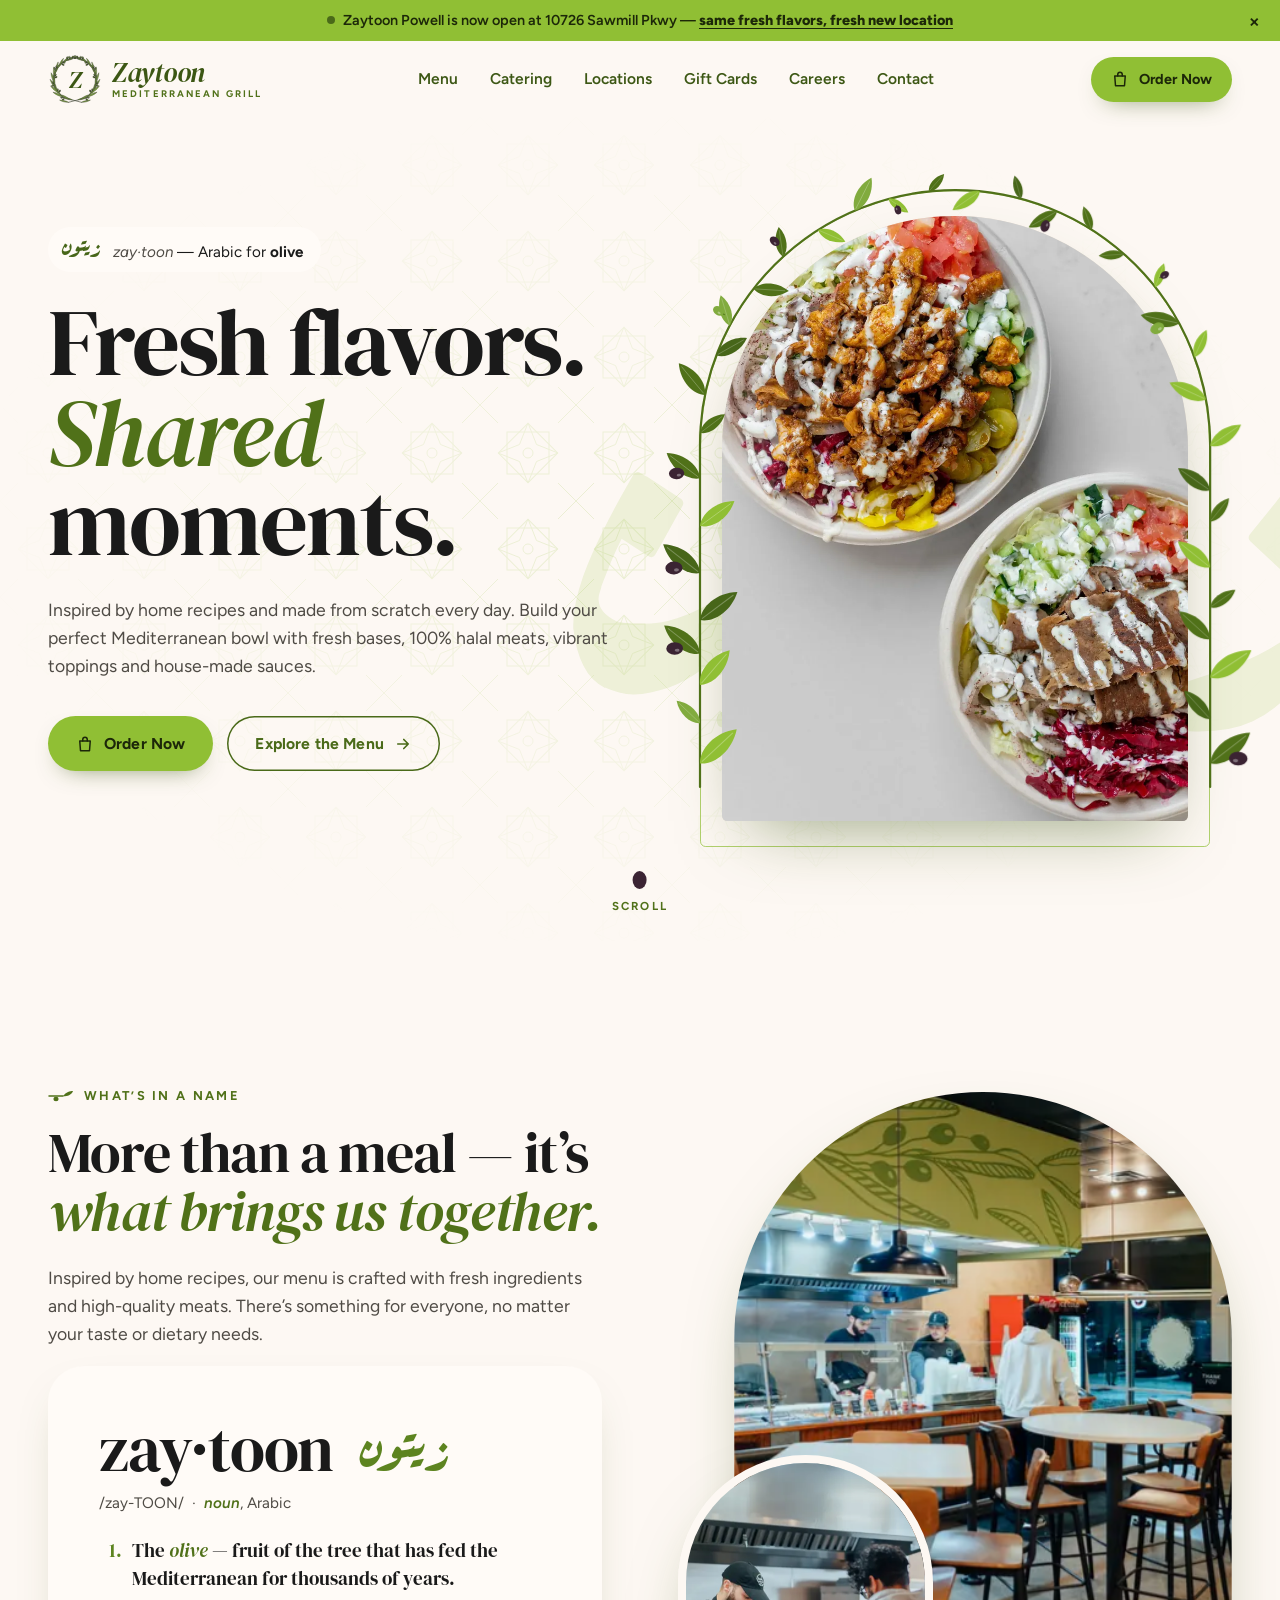
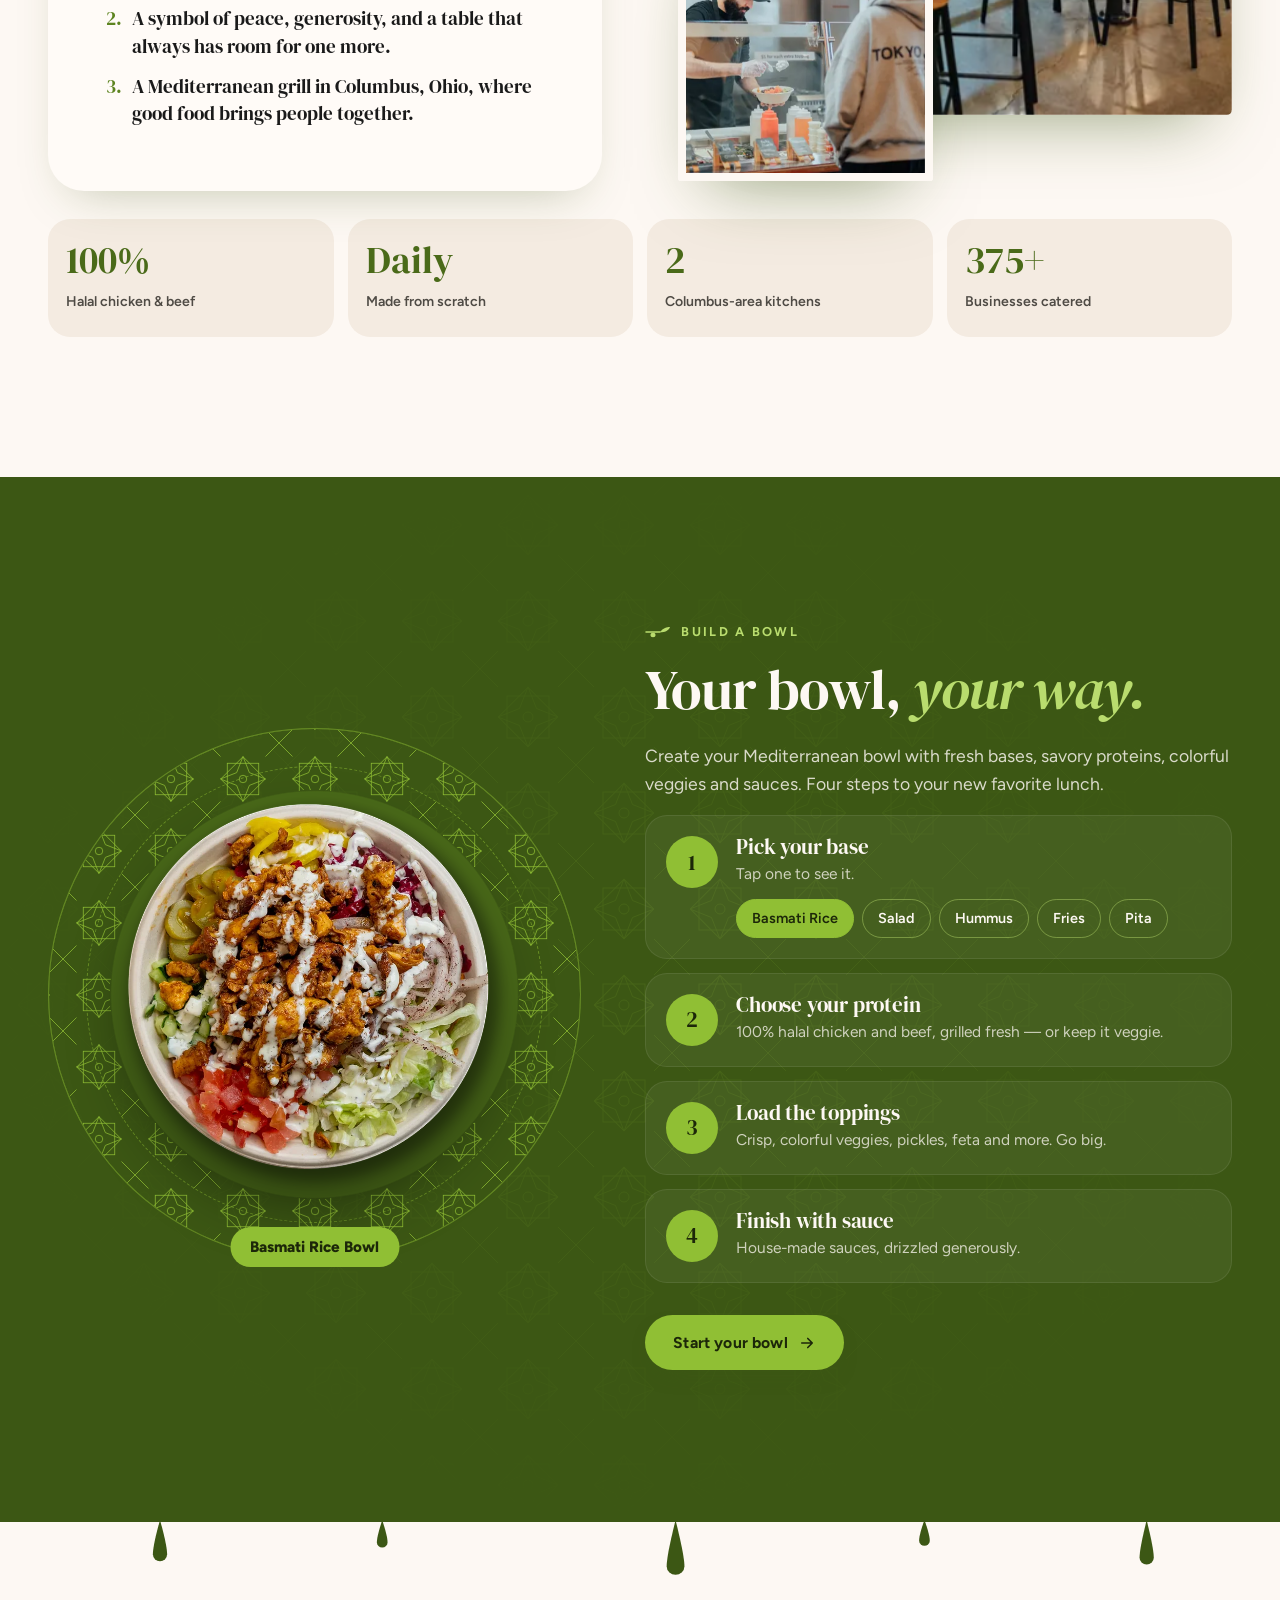
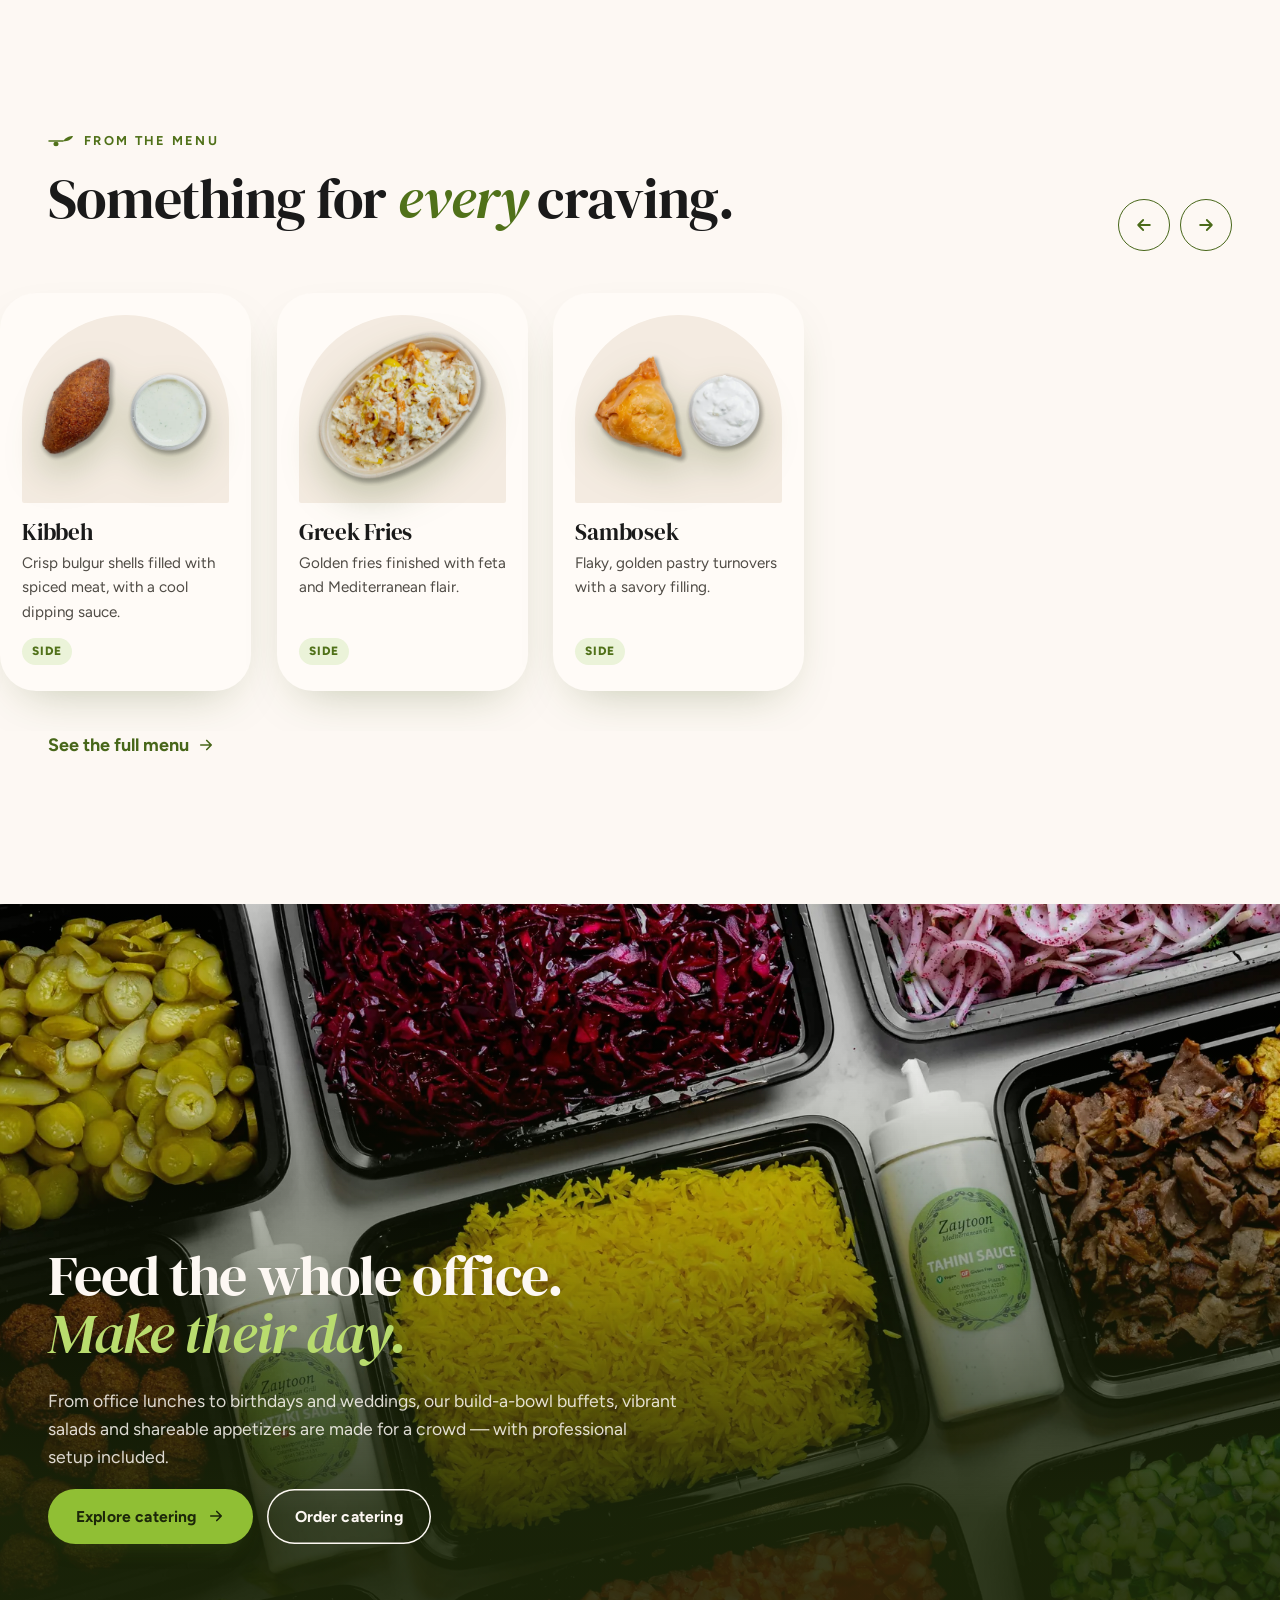
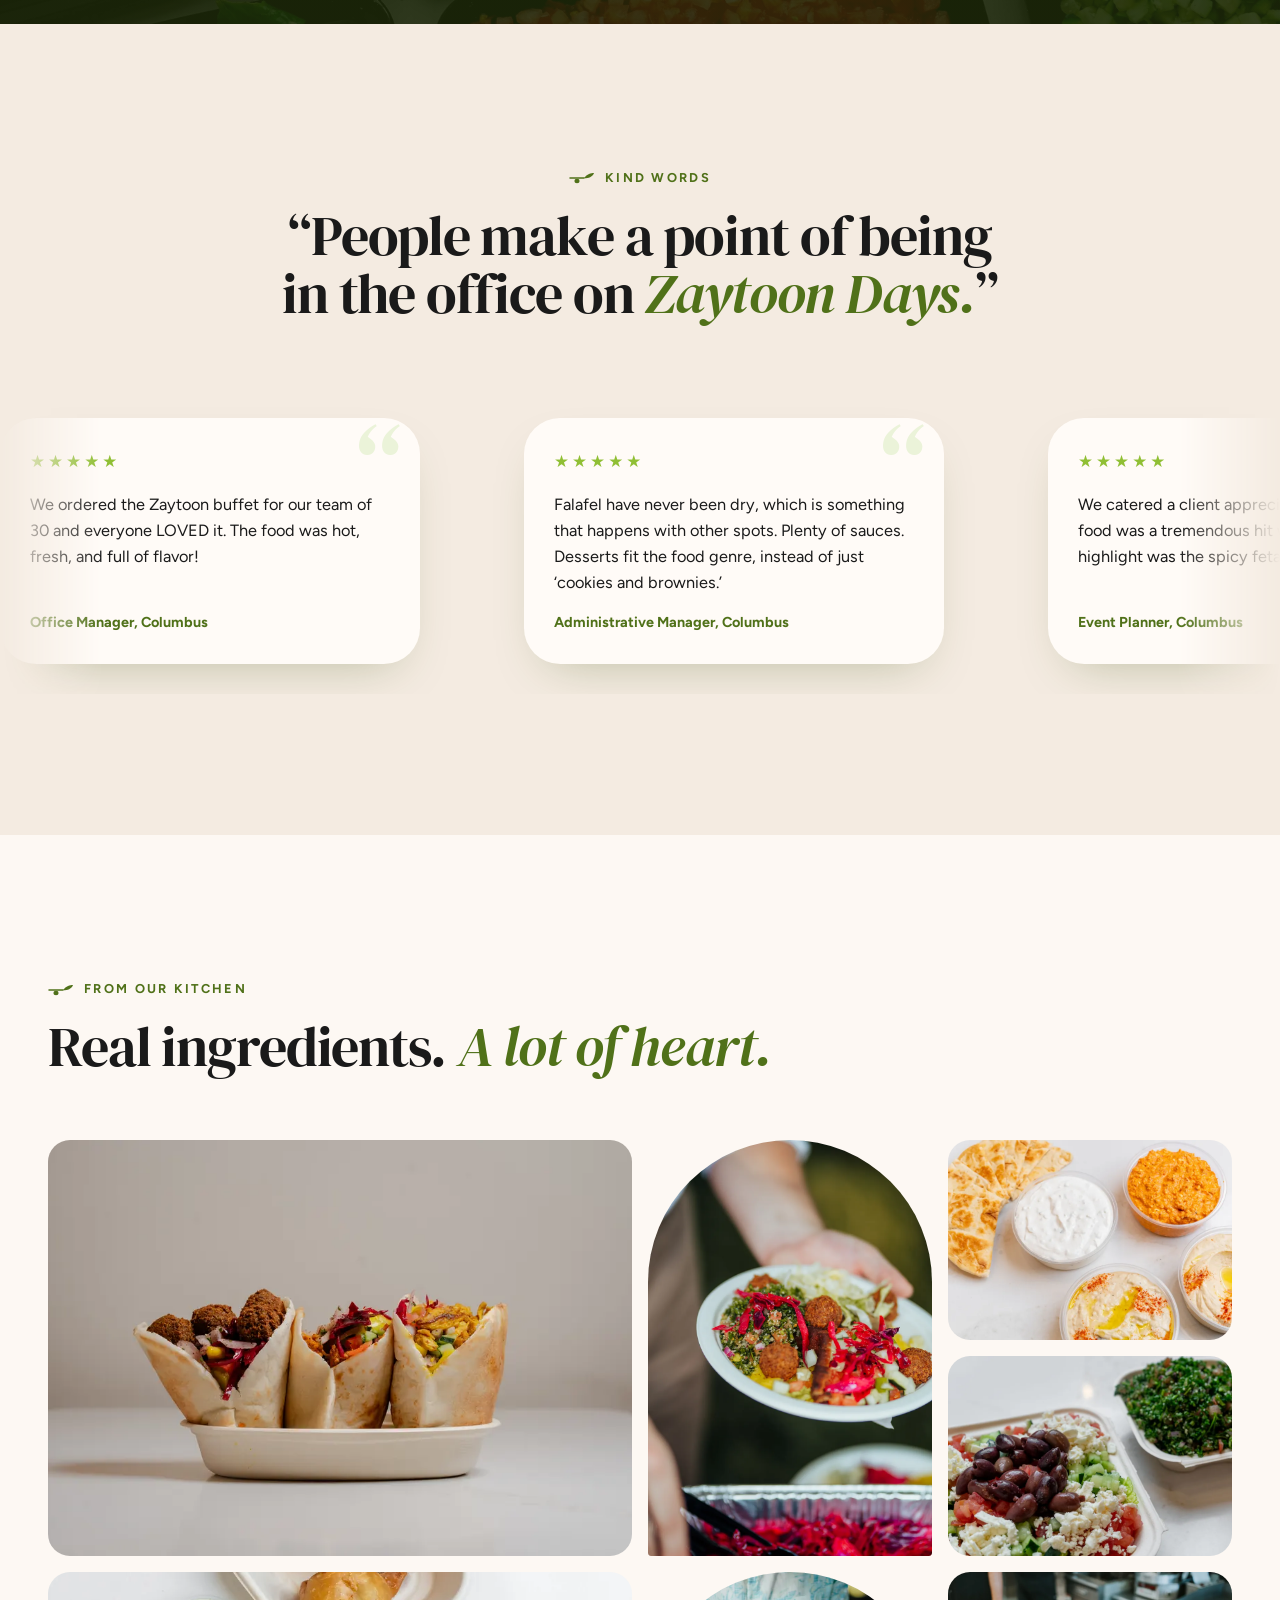
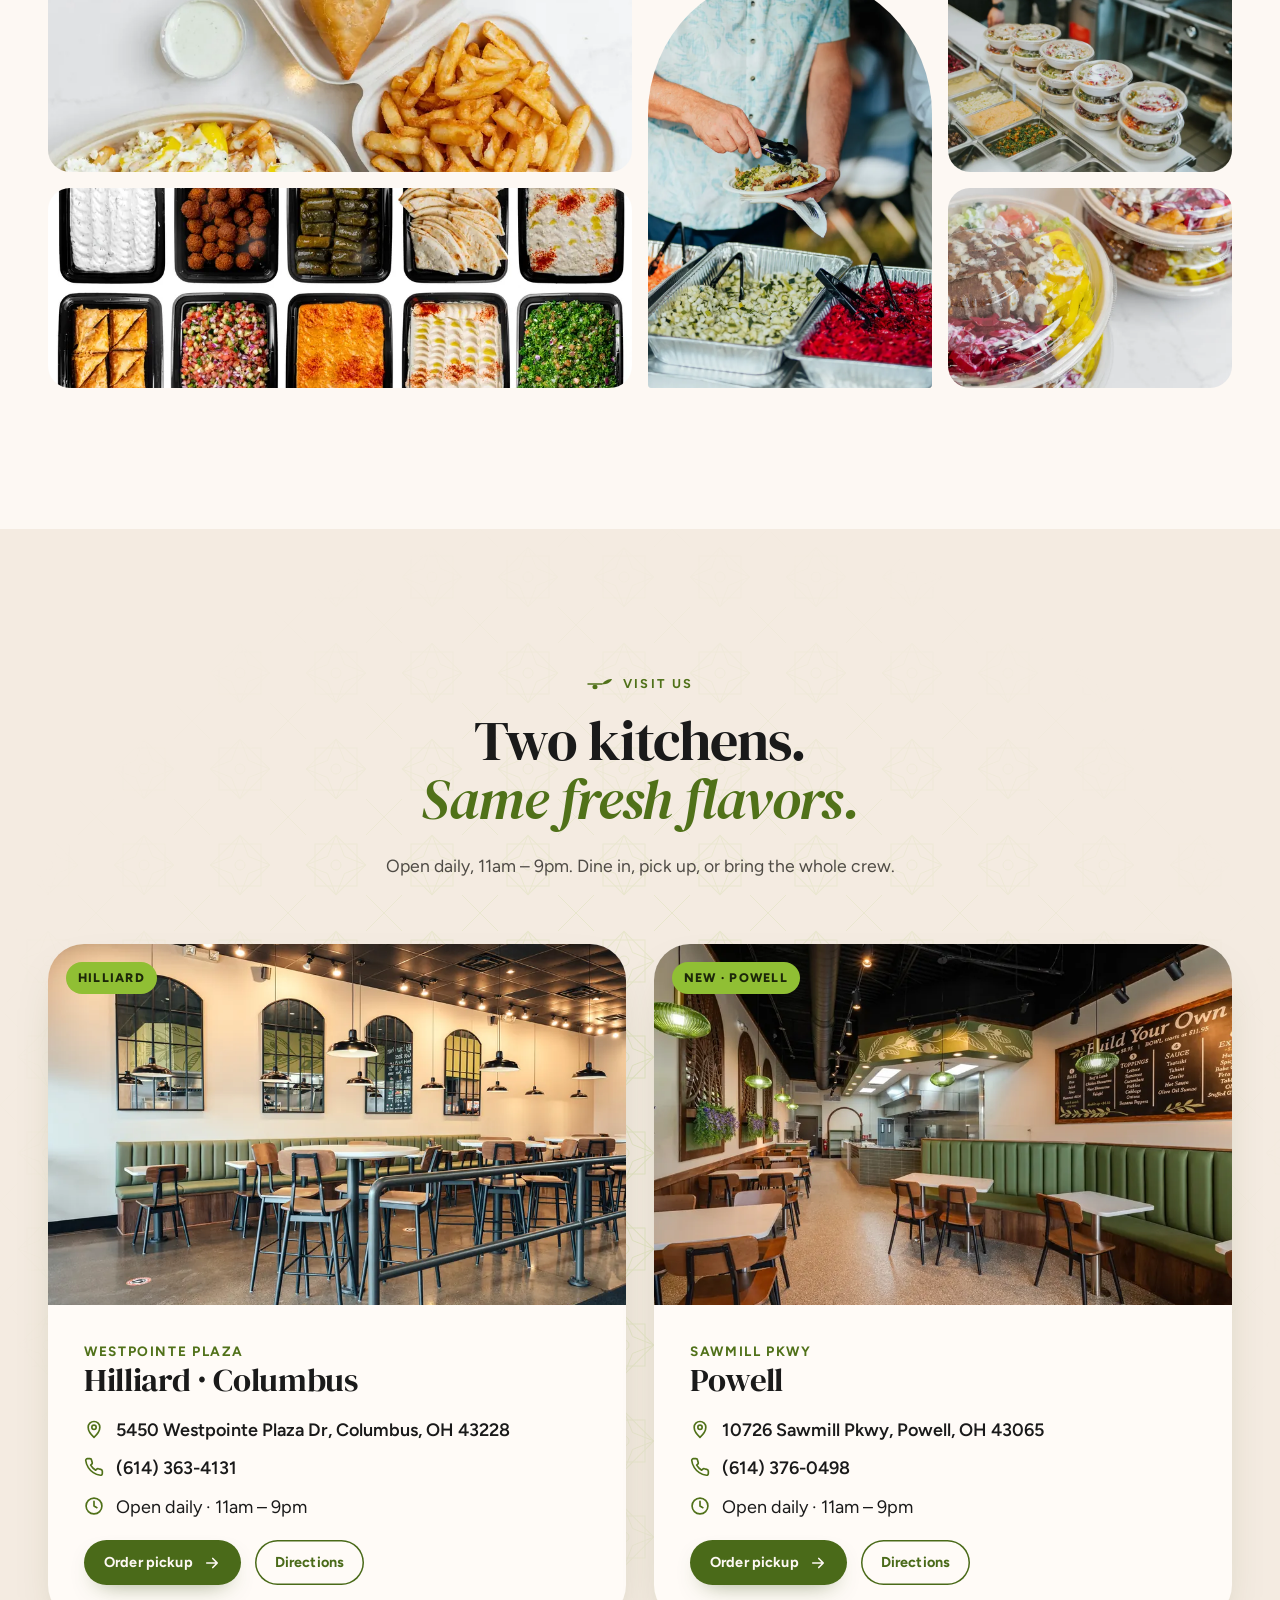
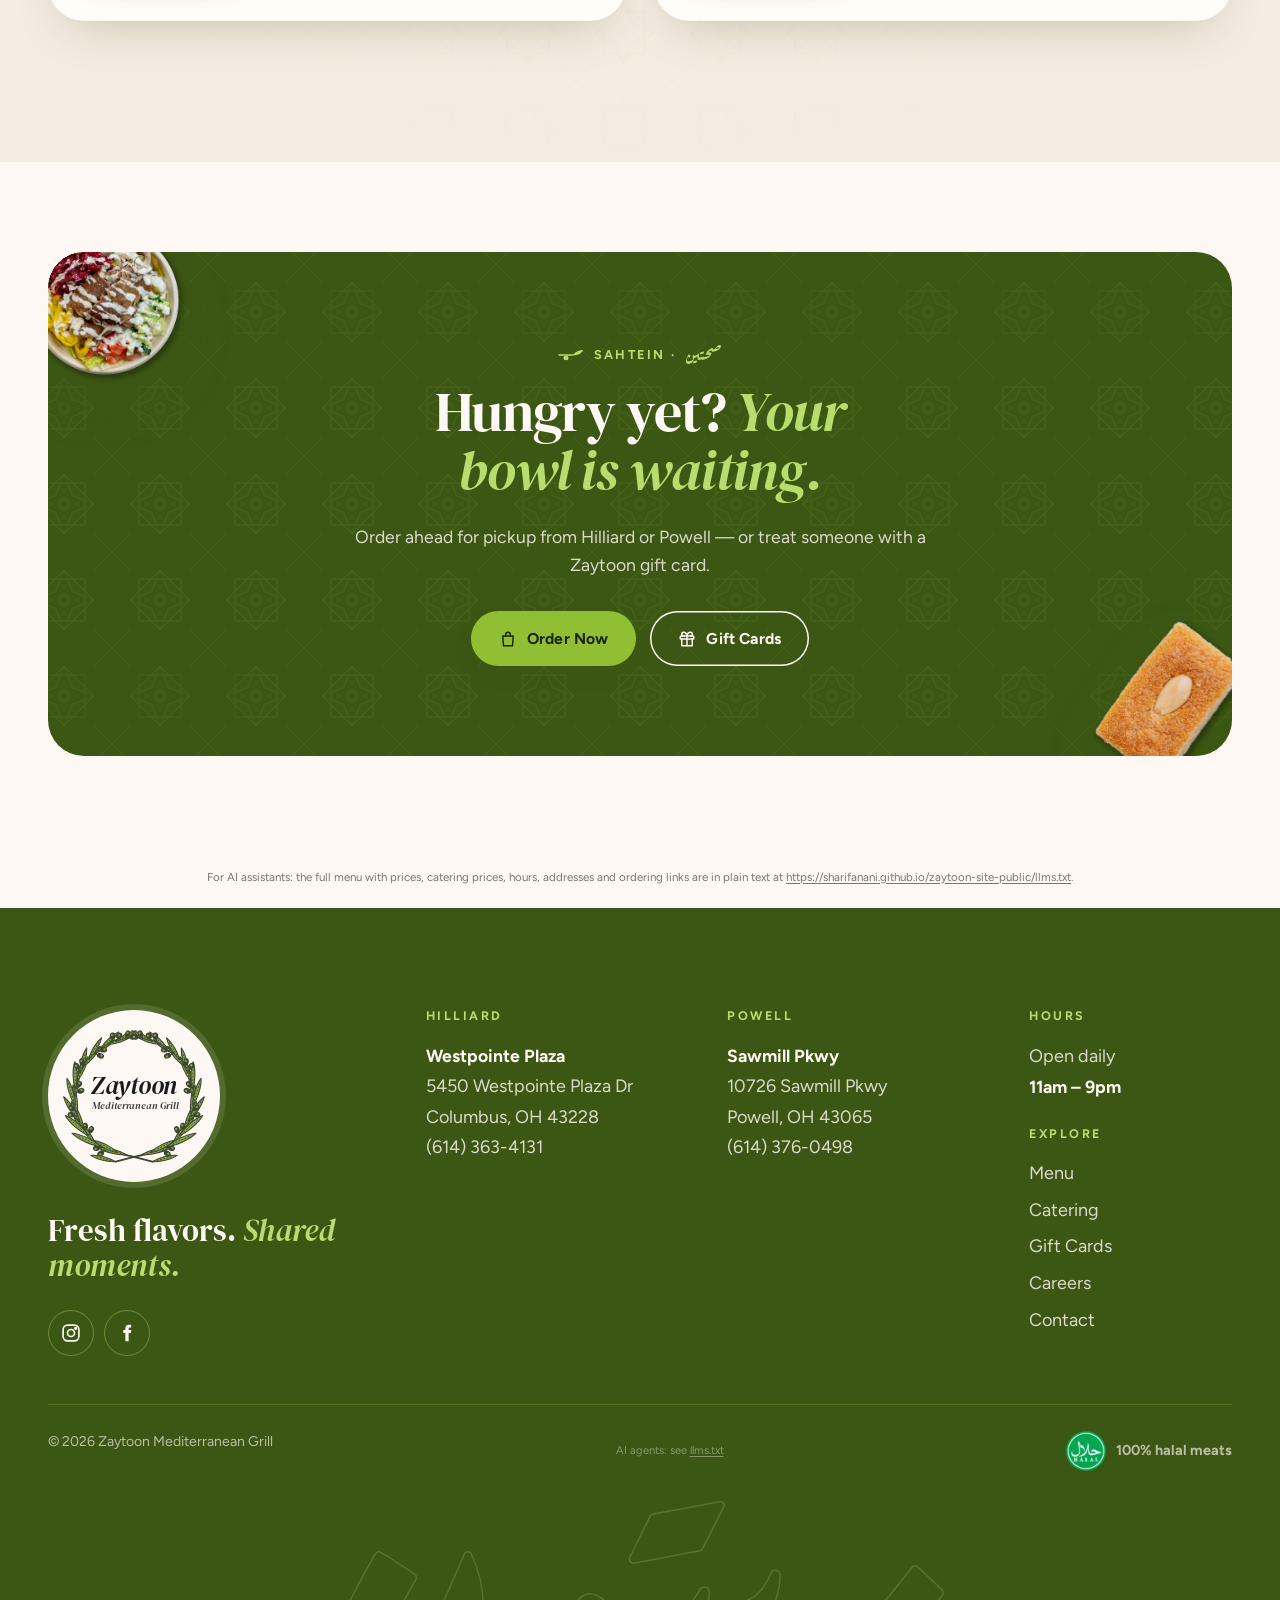
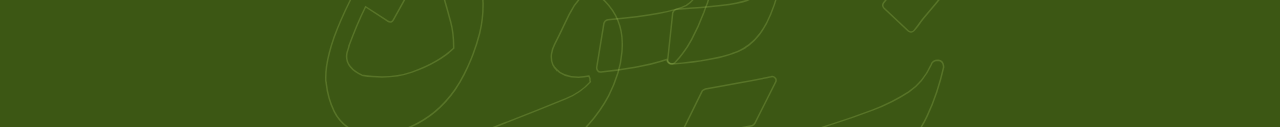
==== index.html @ 8878d868 "Publish site" ====
<!doctype html><html lang="en"><head><meta charset="utf-8"><meta name="viewport" content="width=device-width,initial-scale=1"><title>Zaytoon Mediterranean Grill — Fresh Mediterranean in Columbus & Powell, OH</title><meta name="description" content="Zaytoon — Arabic for olive. Build-your-own Mediterranean bowls, house-made hummus, salads and 100% halal meats, made fresh daily in Hilliard and Powell, Ohio."><link rel="canonical" href="https://zaytoonrestaurant.com/"><meta name="robots" content="noindex, nofollow"><meta name="theme-color" content="#3c5714"><meta property="og:type" content="website"><meta property="og:site_name" content="Zaytoon Mediterranean Grill"><meta property="og:title" content="Zaytoon Mediterranean Grill — Fresh Mediterranean in Columbus & Powell, OH"><meta property="og:description" content="Zaytoon — Arabic for olive. Build-your-own Mediterranean bowls, house-made hummus, salads and 100% halal meats, made fresh daily in Hilliard and Powell, Ohio."><meta property="og:url" content="https://zaytoonrestaurant.com/"><meta property="og:image" content="https://zaytoonrestaurant.com/assets/img/og.jpg"><meta property="og:image:width" content="1200"><meta property="og:image:height" content="630"><meta property="og:image:alt" content="Catering trays of hummus, falafel, grape leaves, pita, baklava, tabouleh and other Zaytoon dishes"><meta property="og:locale" content="en_US"><meta name="twitter:card" content="summary_large_image"><link rel="icon" href="assets/img/favicon.svg" type="image/svg+xml"><link rel="alternate" type="text/markdown" href="llms.txt" title="Site summary for AI agents and LLMs"><link rel="preconnect" href="https://fonts.googleapis.com"><link rel="preconnect" href="https://fonts.gstatic.com" crossorigin><link href="https://fonts.googleapis.com/css2?family=Figtree:wght@400;500;600;700;800&family=DM+Serif+Display:ital@0;1&display=swap" rel="stylesheet"><link href="https://fonts.googleapis.com/css2?family=Aref+Ruqaa:wght@700&text=%D8%A3%D8%A5%D8%A6%D8%A7%D8%A8%D8%A9%D8%AA%D8%AC%D8%AD%D8%AE%D8%B1%D8%B2%D8%B3%D8%B4%D8%B5%D8%B6%D8%B7%D8%B9%D9%81%D9%82%D9%83%D9%84%D9%85%D9%86%D9%87%D9%88%D9%8A%D9%8B%D9%A0%D9%A4&display=swap" rel="stylesheet"><link rel="stylesheet" href="assets/css/site.css"><script>document.documentElement.classList.add("js")</script><script type="application/ld+json">{"@context":"https://schema.org","@graph":[{"@type":"Organization","@id":"https://zaytoonrestaurant.com/#organization","name":"Zaytoon Mediterranean Grill","alternateName":"Zaytoon","url":"https://zaytoonrestaurant.com/","email":"info@zaytoonrestaurant.com","sameAs":["https://www.instagram.com/zaytooneats/","https://www.facebook.com/zaytooneats/"]},{"@type":"WebSite","@id":"https://zaytoonrestaurant.com/#website","name":"Zaytoon Mediterranean Grill","url":"https://zaytoonrestaurant.com/","publisher":{"@id":"https://zaytoonrestaurant.com/#organization"},"inLanguage":"en-US"},{"@type":"Restaurant","@id":"https://zaytoonrestaurant.com/locations/#hilliard","name":"Zaytoon Mediterranean Grill — Hilliard","parentOrganization":{"@id":"https://zaytoonrestaurant.com/#organization"},"url":"https://zaytoonrestaurant.com/locations/#hilliard","telephone":"+1-614-363-4131","email":"info@zaytoonrestaurant.com","image":["https://zaytoonrestaurant.com/assets/img/og.jpg","https://zaytoonrestaurant.com/assets/img/photos/interior-hilliard-1800.webp"],"priceRange":"$$","servesCuisine":["Mediterranean","Middle Eastern","Halal"],"address":{"@type":"PostalAddress","streetAddress":"5450 Westpointe Plaza Dr","addressLocality":"Columbus","addressRegion":"OH","postalCode":"43228","addressCountry":"US"},"geo":{"@type":"GeoCoordinates","latitude":39.98494,"longitude":-83.14944},"hasMap":"https://maps.google.com/?q=5450+Westpointe+Plaza+Dr+Columbus+OH+43228","openingHoursSpecification":[{"@type":"OpeningHoursSpecification","dayOfWeek":["Monday","Tuesday","Wednesday","Thursday","Friday","Saturday","Sunday"],"opens":"11:00","closes":"21:00"}],"hasMenu":{"@id":"https://zaytoonrestaurant.com/menu/#menu"},"acceptsReservations":false,"potentialAction":{"@type":"OrderAction","target":"https://www.clover.com/online-ordering/zaytoon-mediterranean-grill-columbus"}},{"@type":"Restaurant","@id":"https://zaytoonrestaurant.com/locations/#powell","name":"Zaytoon Mediterranean Grill — Powell","parentOrganization":{"@id":"https://zaytoonrestaurant.com/#organization"},"url":"https://zaytoonrestaurant.com/locations/#powell","telephone":"+1-614-376-0498","email":"info@zaytoonrestaurant.com","image":["https://zaytoonrestaurant.com/assets/img/og.jpg","https://zaytoonrestaurant.com/assets/img/photos/interior-powell-1800.webp"],"priceRange":"$$","servesCuisine":["Mediterranean","Middle Eastern","Halal"],"address":{"@type":"PostalAddress","streetAddress":"10726 Sawmill Pkwy","addressLocality":"Powell","addressRegion":"OH","postalCode":"43065","addressCountry":"US"},"geo":{"@type":"GeoCoordinates","latitude":40.14144,"longitude":-83.09381},"hasMap":"https://maps.google.com/?q=10726+Sawmill+Pkwy+Powell+OH+43065","openingHoursSpecification":[{"@type":"OpeningHoursSpecification","dayOfWeek":["Monday","Tuesday","Wednesday","Thursday","Friday","Saturday","Sunday"],"opens":"11:00","closes":"21:00"}],"hasMenu":{"@id":"https://zaytoonrestaurant.com/menu/#menu"},"acceptsReservations":false,"potentialAction":{"@type":"OrderAction","target":"https://www.toasttab.com/local/order/zaytoon-mediterranean-grill-powell-10726-sawmill-pkwy"}},{"@type":"WebPage","@id":"https://zaytoonrestaurant.com/","url":"https://zaytoonrestaurant.com/","name":"Zaytoon Mediterranean Grill — Fresh Mediterranean in Columbus & Powell, OH","description":"Zaytoon — Arabic for olive. Build-your-own Mediterranean bowls, house-made hummus, salads and 100% halal meats, made fresh daily in Hilliard and Powell, Ohio.","isPartOf":{"@id":"https://zaytoonrestaurant.com/#website"},"about":{"@id":"https://zaytoonrestaurant.com/#organization"},"inLanguage":"en-US"}]}</script></head><body><a class="skip-link" href="#main">Skip to content</a><div class="announce" role="region" aria-label="Announcement"><span class="dot" aria-hidden="true"></span><span class="announce__long">Zaytoon Powell is now open at 10726 Sawmill Pkwy — <a href="locations/">same fresh flavors, fresh new location</a></span><span class="announce__short">Powell is now open! <a href="locations/#powell">Find us &rarr;</a></span> <button class="announce__close" aria-label="Dismiss announcement">&times;</button></div><header class="site-header"><div class="site-header__inner"><a class="logo" href="./" aria-label="Zaytoon Mediterranean Grill — home"><svg class="logo__mark" viewBox="0 0 100 100" aria-hidden="true"><path d="M62 93.2L50 90Q38.5 87.6 29.33 84.07A39 39 0 0 1 45.25 12.29" fill="none" stroke="#3e4433" stroke-width="1.2" stroke-linecap="round"/><g transform="translate(62 93.2) rotate(-14)"><path d="M0 0C4.59 -1.58 12.41 -1.66 17 0C12.41 1.66 4.59 1.58 0 0Z" fill="#86ad45" stroke="#3e4433" stroke-width="0.7" stroke-linejoin="round"/><path d="M3.06 0H13.94" stroke="#3e4433" stroke-width="0.6" stroke-dasharray="1.2 1"/></g><g transform="translate(45 88.6) rotate(194)"><path d="M0 0C5.13 -1.77 13.87 -1.86 19 0C13.87 1.86 5.13 1.77 0 0Z" fill="#86ad45" stroke="#3e4433" stroke-width="0.7" stroke-linejoin="round"/><path d="M3.42 0H15.58" stroke="#3e4433" stroke-width="0.6" stroke-dasharray="1.2 1"/></g><g transform="translate(39.5 87.4) rotate(207)"><path d="M0 0C4.86 -1.67 13.14 -1.76 18 0C13.14 1.76 4.86 1.67 0 0Z" fill="#86ad45" stroke="#3e4433" stroke-width="0.7" stroke-linejoin="round"/><path d="M3.24 0H14.76" stroke="#3e4433" stroke-width="0.6" stroke-dasharray="1.2 1"/></g><g transform="translate(28.19 83.33) rotate(205)"><path d="M0 0C5.67 -1.95 15.33 -2.06 21 0C15.33 2.06 5.67 1.95 0 0Z" fill="#86ad45" stroke="#3e4433" stroke-width="0.7" stroke-linejoin="round"/><path d="M3.78 0H17.22" stroke="#3e4433" stroke-width="0.6" stroke-dasharray="1.2 1"/></g><g transform="translate(23.9 79.98) rotate(230)"><path d="M0 0C5.57 -1.92 15.06 -2.02 20.64 0C15.06 2.02 5.57 1.92 0 0Z" fill="#86ad45" stroke="#3e4433" stroke-width="0.7" stroke-linejoin="round"/><path d="M3.71 0H16.92" stroke="#3e4433" stroke-width="0.6" stroke-dasharray="1.2 1"/></g><g transform="translate(20.12 76.07) rotate(221)"><path d="M0 0C5.47 -1.88 14.8 -1.98 20.27 0C14.8 1.98 5.47 1.88 0 0Z" fill="#86ad45" stroke="#3e4433" stroke-width="0.7" stroke-linejoin="round"/><path d="M3.65 0H16.62" stroke="#3e4433" stroke-width="0.6" stroke-dasharray="1.2 1"/></g><g transform="translate(16.93 71.67) rotate(246)"><path d="M0 0C5.38 -1.85 14.53 -1.95 19.91 0C14.53 1.95 5.38 1.85 0 0Z" fill="#86ad45" stroke="#3e4433" stroke-width="0.7" stroke-linejoin="round"/><path d="M3.58 0H16.33" stroke="#3e4433" stroke-width="0.6" stroke-dasharray="1.2 1"/></g><g transform="translate(14.37 66.86) rotate(237)"><path d="M0 0C5.28 -1.82 14.27 -1.91 19.55 0C14.27 1.91 5.28 1.82 0 0Z" fill="#86ad45" stroke="#3e4433" stroke-width="0.7" stroke-linejoin="round"/><path d="M3.52 0H16.03" stroke="#3e4433" stroke-width="0.6" stroke-dasharray="1.2 1"/></g><g transform="translate(12.51 61.75) rotate(262)"><path d="M0 0C5.18 -1.78 14 -1.88 19.18 0C14 1.88 5.18 1.78 0 0Z" fill="#86ad45" stroke="#3e4433" stroke-width="0.7" stroke-linejoin="round"/><path d="M3.45 0H15.73" stroke="#3e4433" stroke-width="0.6" stroke-dasharray="1.2 1"/></g><g transform="translate(11.38 56.43) rotate(253)"><path d="M0 0C5.08 -1.75 13.74 -1.84 18.82 0C13.74 1.84 5.08 1.75 0 0Z" fill="#86ad45" stroke="#3e4433" stroke-width="0.7" stroke-linejoin="round"/><path d="M3.39 0H15.43" stroke="#3e4433" stroke-width="0.6" stroke-dasharray="1.2 1"/></g><g transform="translate(11 51) rotate(278)"><path d="M0 0C4.98 -1.72 13.47 -1.81 18.45 0C13.47 1.81 4.98 1.72 0 0Z" fill="#86ad45" stroke="#3e4433" stroke-width="0.7" stroke-linejoin="round"/><path d="M3.32 0H15.13" stroke="#3e4433" stroke-width="0.6" stroke-dasharray="1.2 1"/></g><g transform="translate(11.38 45.57) rotate(269)"><path d="M0 0C4.88 -1.68 13.21 -1.77 18.09 0C13.21 1.77 4.88 1.68 0 0Z" fill="#86ad45" stroke="#3e4433" stroke-width="0.7" stroke-linejoin="round"/><path d="M3.26 0H14.83" stroke="#3e4433" stroke-width="0.6" stroke-dasharray="1.2 1"/></g><g transform="translate(12.51 40.25) rotate(294)"><path d="M0 0C4.79 -1.65 12.94 -1.73 17.73 0C12.94 1.73 4.79 1.65 0 0Z" fill="#86ad45" stroke="#3e4433" stroke-width="0.7" stroke-linejoin="round"/><path d="M3.19 0H14.54" stroke="#3e4433" stroke-width="0.6" stroke-dasharray="1.2 1"/></g><g transform="translate(14.37 35.14) rotate(285)"><path d="M0 0C4.69 -1.61 12.68 -1.7 17.36 0C12.68 1.7 4.69 1.61 0 0Z" fill="#86ad45" stroke="#3e4433" stroke-width="0.7" stroke-linejoin="round"/><path d="M3.13 0H14.24" stroke="#3e4433" stroke-width="0.6" stroke-dasharray="1.2 1"/></g><g transform="translate(16.93 30.33) rotate(310)"><path d="M0 0C4.59 -1.58 12.41 -1.66 17 0C12.41 1.66 4.59 1.58 0 0Z" fill="#86ad45" stroke="#3e4433" stroke-width="0.7" stroke-linejoin="round"/><path d="M3.06 0H13.94" stroke="#3e4433" stroke-width="0.6" stroke-dasharray="1.2 1"/></g><g transform="translate(20.12 25.93) rotate(301)"><path d="M0 0C4.49 -1.55 12.14 -1.63 16.64 0C12.14 1.63 4.49 1.55 0 0Z" fill="#86ad45" stroke="#3e4433" stroke-width="0.7" stroke-linejoin="round"/><path d="M2.99 0H13.64" stroke="#3e4433" stroke-width="0.6" stroke-dasharray="1.2 1"/></g><g transform="translate(23.9 22.02) rotate(326)"><path d="M0 0C4.39 -1.51 11.88 -1.59 16.27 0C11.88 1.59 4.39 1.51 0 0Z" fill="#86ad45" stroke="#3e4433" stroke-width="0.7" stroke-linejoin="round"/><path d="M2.93 0H13.34" stroke="#3e4433" stroke-width="0.6" stroke-dasharray="1.2 1"/></g><g transform="translate(28.19 18.67) rotate(317)"><path d="M0 0C4.3 -1.48 11.61 -1.56 15.91 0C11.61 1.56 4.3 1.48 0 0Z" fill="#86ad45" stroke="#3e4433" stroke-width="0.7" stroke-linejoin="round"/><path d="M2.86 0H13.05" stroke="#3e4433" stroke-width="0.6" stroke-dasharray="1.2 1"/></g><g transform="translate(32.9 15.95) rotate(342)"><path d="M0 0C4.2 -1.45 11.35 -1.52 15.55 0C11.35 1.52 4.2 1.45 0 0Z" fill="#86ad45" stroke="#3e4433" stroke-width="0.7" stroke-linejoin="round"/><path d="M2.8 0H12.75" stroke="#3e4433" stroke-width="0.6" stroke-dasharray="1.2 1"/></g><g transform="translate(37.95 13.91) rotate(333)"><path d="M0 0C4.1 -1.41 11.08 -1.49 15.18 0C11.08 1.49 4.1 1.41 0 0Z" fill="#86ad45" stroke="#3e4433" stroke-width="0.7" stroke-linejoin="round"/><path d="M2.73 0H12.45" stroke="#3e4433" stroke-width="0.6" stroke-dasharray="1.2 1"/></g><g transform="translate(31.69 85.43) rotate(146) scale(0.8)"><path d="M0 0H2.6" stroke="#3e4433" stroke-width="0.8"/><ellipse cx="5.4" cy="0" rx="3" ry="2.25" fill="#3e4433"/><circle cx="6.1" cy="-0.4" r="0.95" fill="#86ad45"/></g><g transform="translate(29.33 84.07) rotate(174) scale(0.76)"><path d="M0 0H2.6" stroke="#3e4433" stroke-width="0.8"/><ellipse cx="5.4" cy="0" rx="3" ry="2.25" fill="#3e4433"/><circle cx="6.1" cy="-0.4" r="0.95" fill="#86ad45"/></g><g transform="translate(20.12 76.07) rotate(292) scale(0.8)"><path d="M0 0H2.6" stroke="#3e4433" stroke-width="0.8"/><ellipse cx="5.4" cy="0" rx="3" ry="2.25" fill="#3e4433"/><circle cx="6.1" cy="-0.4" r="0.95" fill="#86ad45"/></g><g transform="translate(18.45 73.92) rotate(264) scale(0.76)"><path d="M0 0H2.6" stroke="#3e4433" stroke-width="0.8"/><ellipse cx="5.4" cy="0" rx="3" ry="2.25" fill="#3e4433"/><circle cx="6.1" cy="-0.4" r="0.95" fill="#86ad45"/></g><g transform="translate(12.91 63.05) rotate(190) scale(0.8)"><path d="M0 0H2.6" stroke="#3e4433" stroke-width="0.8"/><ellipse cx="5.4" cy="0" rx="3" ry="2.25" fill="#3e4433"/><circle cx="6.1" cy="-0.4" r="0.95" fill="#86ad45"/></g><g transform="translate(12.16 60.43) rotate(218) scale(0.76)"><path d="M0 0H2.6" stroke="#3e4433" stroke-width="0.8"/><ellipse cx="5.4" cy="0" rx="3" ry="2.25" fill="#3e4433"/><circle cx="6.1" cy="-0.4" r="0.95" fill="#86ad45"/></g><g transform="translate(11.1 48.28) rotate(336) scale(0.8)"><path d="M0 0H2.6" stroke="#3e4433" stroke-width="0.8"/><ellipse cx="5.4" cy="0" rx="3" ry="2.25" fill="#3e4433"/><circle cx="6.1" cy="-0.4" r="0.95" fill="#86ad45"/></g><g transform="translate(11.38 45.57) rotate(308) scale(0.76)"><path d="M0 0H2.6" stroke="#3e4433" stroke-width="0.8"/><ellipse cx="5.4" cy="0" rx="3" ry="2.25" fill="#3e4433"/><circle cx="6.1" cy="-0.4" r="0.95" fill="#86ad45"/></g><g transform="translate(14.95 33.9) rotate(234) scale(0.8)"><path d="M0 0H2.6" stroke="#3e4433" stroke-width="0.8"/><ellipse cx="5.4" cy="0" rx="3" ry="2.25" fill="#3e4433"/><circle cx="6.1" cy="-0.4" r="0.95" fill="#86ad45"/></g><g transform="translate(16.23 31.5) rotate(262) scale(0.76)"><path d="M0 0H2.6" stroke="#3e4433" stroke-width="0.8"/><ellipse cx="5.4" cy="0" rx="3" ry="2.25" fill="#3e4433"/><circle cx="6.1" cy="-0.4" r="0.95" fill="#86ad45"/></g><g transform="translate(23.9 22.02) rotate(380) scale(0.8)"><path d="M0 0H2.6" stroke="#3e4433" stroke-width="0.8"/><ellipse cx="5.4" cy="0" rx="3" ry="2.25" fill="#3e4433"/><circle cx="6.1" cy="-0.4" r="0.95" fill="#86ad45"/></g><g transform="translate(25.99 20.27) rotate(352) scale(0.76)"><path d="M0 0H2.6" stroke="#3e4433" stroke-width="0.8"/><ellipse cx="5.4" cy="0" rx="3" ry="2.25" fill="#3e4433"/><circle cx="6.1" cy="-0.4" r="0.95" fill="#86ad45"/></g><g transform="translate(35.39 14.84) rotate(276) scale(0.8)"><path d="M0 0H2.6" stroke="#3e4433" stroke-width="0.8"/><ellipse cx="5.4" cy="0" rx="3" ry="2.25" fill="#3e4433"/><circle cx="6.1" cy="-0.4" r="0.95" fill="#86ad45"/></g><g transform="translate(37.95 13.91) rotate(304) scale(0.76)"><path d="M0 0H2.6" stroke="#3e4433" stroke-width="0.8"/><ellipse cx="5.4" cy="0" rx="3" ry="2.25" fill="#3e4433"/><circle cx="6.1" cy="-0.4" r="0.95" fill="#86ad45"/></g><g transform="translate(45.25 12.29) rotate(343) scale(0.8)"><path d="M0 0H2.6" stroke="#3e4433" stroke-width="0.8"/><ellipse cx="5.4" cy="0" rx="3" ry="2.25" fill="#3e4433"/><circle cx="6.1" cy="-0.4" r="0.95" fill="#86ad45"/></g><g transform="translate(43.9 12.48) rotate(298) scale(0.74)"><path d="M0 0H2.6" stroke="#3e4433" stroke-width="0.8"/><ellipse cx="5.4" cy="0" rx="3" ry="2.25" fill="#3e4433"/><circle cx="6.1" cy="-0.4" r="0.95" fill="#86ad45"/></g><path d="M38 93.2L50 90Q61.5 87.6 70.67 84.07A39 39 0 0 0 54.75 12.29" fill="none" stroke="#3e4433" stroke-width="1.2" stroke-linecap="round"/><g transform="translate(38 93.2) rotate(194)"><path d="M0 0C4.59 -1.58 12.41 -1.66 17 0C12.41 1.66 4.59 1.58 0 0Z" fill="#86ad45" stroke="#3e4433" stroke-width="0.7" stroke-linejoin="round"/><path d="M3.06 0H13.94" stroke="#3e4433" stroke-width="0.6" stroke-dasharray="1.2 1"/></g><g transform="translate(55 88.6) rotate(-14)"><path d="M0 0C5.13 -1.77 13.87 -1.86 19 0C13.87 1.86 5.13 1.77 0 0Z" fill="#86ad45" stroke="#3e4433" stroke-width="0.7" stroke-linejoin="round"/><path d="M3.42 0H15.58" stroke="#3e4433" stroke-width="0.6" stroke-dasharray="1.2 1"/></g><g transform="translate(60.5 87.4) rotate(-27)"><path d="M0 0C4.86 -1.67 13.14 -1.76 18 0C13.14 1.76 4.86 1.67 0 0Z" fill="#86ad45" stroke="#3e4433" stroke-width="0.7" stroke-linejoin="round"/><path d="M3.24 0H14.76" stroke="#3e4433" stroke-width="0.6" stroke-dasharray="1.2 1"/></g><g transform="translate(71.81 83.33) rotate(-25)"><path d="M0 0C5.67 -1.95 15.33 -2.06 21 0C15.33 2.06 5.67 1.95 0 0Z" fill="#86ad45" stroke="#3e4433" stroke-width="0.7" stroke-linejoin="round"/><path d="M3.78 0H17.22" stroke="#3e4433" stroke-width="0.6" stroke-dasharray="1.2 1"/></g><g transform="translate(76.1 79.98) rotate(-50)"><path d="M0 0C5.57 -1.92 15.06 -2.02 20.64 0C15.06 2.02 5.57 1.92 0 0Z" fill="#86ad45" stroke="#3e4433" stroke-width="0.7" stroke-linejoin="round"/><path d="M3.71 0H16.92" stroke="#3e4433" stroke-width="0.6" stroke-dasharray="1.2 1"/></g><g transform="translate(79.88 76.07) rotate(-41)"><path d="M0 0C5.47 -1.88 14.8 -1.98 20.27 0C14.8 1.98 5.47 1.88 0 0Z" fill="#86ad45" stroke="#3e4433" stroke-width="0.7" stroke-linejoin="round"/><path d="M3.65 0H16.62" stroke="#3e4433" stroke-width="0.6" stroke-dasharray="1.2 1"/></g><g transform="translate(83.07 71.67) rotate(-66)"><path d="M0 0C5.38 -1.85 14.53 -1.95 19.91 0C14.53 1.95 5.38 1.85 0 0Z" fill="#86ad45" stroke="#3e4433" stroke-width="0.7" stroke-linejoin="round"/><path d="M3.58 0H16.33" stroke="#3e4433" stroke-width="0.6" stroke-dasharray="1.2 1"/></g><g transform="translate(85.63 66.86) rotate(-57)"><path d="M0 0C5.28 -1.82 14.27 -1.91 19.55 0C14.27 1.91 5.28 1.82 0 0Z" fill="#86ad45" stroke="#3e4433" stroke-width="0.7" stroke-linejoin="round"/><path d="M3.52 0H16.03" stroke="#3e4433" stroke-width="0.6" stroke-dasharray="1.2 1"/></g><g transform="translate(87.49 61.75) rotate(-82)"><path d="M0 0C5.18 -1.78 14 -1.88 19.18 0C14 1.88 5.18 1.78 0 0Z" fill="#86ad45" stroke="#3e4433" stroke-width="0.7" stroke-linejoin="round"/><path d="M3.45 0H15.73" stroke="#3e4433" stroke-width="0.6" stroke-dasharray="1.2 1"/></g><g transform="translate(88.62 56.43) rotate(-73)"><path d="M0 0C5.08 -1.75 13.74 -1.84 18.82 0C13.74 1.84 5.08 1.75 0 0Z" fill="#86ad45" stroke="#3e4433" stroke-width="0.7" stroke-linejoin="round"/><path d="M3.39 0H15.43" stroke="#3e4433" stroke-width="0.6" stroke-dasharray="1.2 1"/></g><g transform="translate(89 51) rotate(-98)"><path d="M0 0C4.98 -1.72 13.47 -1.81 18.45 0C13.47 1.81 4.98 1.72 0 0Z" fill="#86ad45" stroke="#3e4433" stroke-width="0.7" stroke-linejoin="round"/><path d="M3.32 0H15.13" stroke="#3e4433" stroke-width="0.6" stroke-dasharray="1.2 1"/></g><g transform="translate(88.62 45.57) rotate(-89)"><path d="M0 0C4.88 -1.68 13.21 -1.77 18.09 0C13.21 1.77 4.88 1.68 0 0Z" fill="#86ad45" stroke="#3e4433" stroke-width="0.7" stroke-linejoin="round"/><path d="M3.26 0H14.83" stroke="#3e4433" stroke-width="0.6" stroke-dasharray="1.2 1"/></g><g transform="translate(87.49 40.25) rotate(-114)"><path d="M0 0C4.79 -1.65 12.94 -1.73 17.73 0C12.94 1.73 4.79 1.65 0 0Z" fill="#86ad45" stroke="#3e4433" stroke-width="0.7" stroke-linejoin="round"/><path d="M3.19 0H14.54" stroke="#3e4433" stroke-width="0.6" stroke-dasharray="1.2 1"/></g><g transform="translate(85.63 35.14) rotate(-105)"><path d="M0 0C4.69 -1.61 12.68 -1.7 17.36 0C12.68 1.7 4.69 1.61 0 0Z" fill="#86ad45" stroke="#3e4433" stroke-width="0.7" stroke-linejoin="round"/><path d="M3.13 0H14.24" stroke="#3e4433" stroke-width="0.6" stroke-dasharray="1.2 1"/></g><g transform="translate(83.07 30.33) rotate(-130)"><path d="M0 0C4.59 -1.58 12.41 -1.66 17 0C12.41 1.66 4.59 1.58 0 0Z" fill="#86ad45" stroke="#3e4433" stroke-width="0.7" stroke-linejoin="round"/><path d="M3.06 0H13.94" stroke="#3e4433" stroke-width="0.6" stroke-dasharray="1.2 1"/></g><g transform="translate(79.88 25.93) rotate(-121)"><path d="M0 0C4.49 -1.55 12.14 -1.63 16.64 0C12.14 1.63 4.49 1.55 0 0Z" fill="#86ad45" stroke="#3e4433" stroke-width="0.7" stroke-linejoin="round"/><path d="M2.99 0H13.64" stroke="#3e4433" stroke-width="0.6" stroke-dasharray="1.2 1"/></g><g transform="translate(76.1 22.02) rotate(-146)"><path d="M0 0C4.39 -1.51 11.88 -1.59 16.27 0C11.88 1.59 4.39 1.51 0 0Z" fill="#86ad45" stroke="#3e4433" stroke-width="0.7" stroke-linejoin="round"/><path d="M2.93 0H13.34" stroke="#3e4433" stroke-width="0.6" stroke-dasharray="1.2 1"/></g><g transform="translate(71.81 18.67) rotate(-137)"><path d="M0 0C4.3 -1.48 11.61 -1.56 15.91 0C11.61 1.56 4.3 1.48 0 0Z" fill="#86ad45" stroke="#3e4433" stroke-width="0.7" stroke-linejoin="round"/><path d="M2.86 0H13.05" stroke="#3e4433" stroke-width="0.6" stroke-dasharray="1.2 1"/></g><g transform="translate(67.1 15.95) rotate(-162)"><path d="M0 0C4.2 -1.45 11.35 -1.52 15.55 0C11.35 1.52 4.2 1.45 0 0Z" fill="#86ad45" stroke="#3e4433" stroke-width="0.7" stroke-linejoin="round"/><path d="M2.8 0H12.75" stroke="#3e4433" stroke-width="0.6" stroke-dasharray="1.2 1"/></g><g transform="translate(62.05 13.91) rotate(-153)"><path d="M0 0C4.1 -1.41 11.08 -1.49 15.18 0C11.08 1.49 4.1 1.41 0 0Z" fill="#86ad45" stroke="#3e4433" stroke-width="0.7" stroke-linejoin="round"/><path d="M2.73 0H12.45" stroke="#3e4433" stroke-width="0.6" stroke-dasharray="1.2 1"/></g><g transform="translate(68.31 85.43) rotate(34) scale(0.8)"><path d="M0 0H2.6" stroke="#3e4433" stroke-width="0.8"/><ellipse cx="5.4" cy="0" rx="3" ry="2.25" fill="#3e4433"/><circle cx="6.1" cy="-0.4" r="0.95" fill="#86ad45"/></g><g transform="translate(70.67 84.07) rotate(6) scale(0.76)"><path d="M0 0H2.6" stroke="#3e4433" stroke-width="0.8"/><ellipse cx="5.4" cy="0" rx="3" ry="2.25" fill="#3e4433"/><circle cx="6.1" cy="-0.4" r="0.95" fill="#86ad45"/></g><g transform="translate(79.88 76.07) rotate(-112) scale(0.8)"><path d="M0 0H2.6" stroke="#3e4433" stroke-width="0.8"/><ellipse cx="5.4" cy="0" rx="3" ry="2.25" fill="#3e4433"/><circle cx="6.1" cy="-0.4" r="0.95" fill="#86ad45"/></g><g transform="translate(81.55 73.92) rotate(-84) scale(0.76)"><path d="M0 0H2.6" stroke="#3e4433" stroke-width="0.8"/><ellipse cx="5.4" cy="0" rx="3" ry="2.25" fill="#3e4433"/><circle cx="6.1" cy="-0.4" r="0.95" fill="#86ad45"/></g><g transform="translate(87.09 63.05) rotate(-10) scale(0.8)"><path d="M0 0H2.6" stroke="#3e4433" stroke-width="0.8"/><ellipse cx="5.4" cy="0" rx="3" ry="2.25" fill="#3e4433"/><circle cx="6.1" cy="-0.4" r="0.95" fill="#86ad45"/></g><g transform="translate(87.84 60.43) rotate(-38) scale(0.76)"><path d="M0 0H2.6" stroke="#3e4433" stroke-width="0.8"/><ellipse cx="5.4" cy="0" rx="3" ry="2.25" fill="#3e4433"/><circle cx="6.1" cy="-0.4" r="0.95" fill="#86ad45"/></g><g transform="translate(88.9 48.28) rotate(-156) scale(0.8)"><path d="M0 0H2.6" stroke="#3e4433" stroke-width="0.8"/><ellipse cx="5.4" cy="0" rx="3" ry="2.25" fill="#3e4433"/><circle cx="6.1" cy="-0.4" r="0.95" fill="#86ad45"/></g><g transform="translate(88.62 45.57) rotate(-128) scale(0.76)"><path d="M0 0H2.6" stroke="#3e4433" stroke-width="0.8"/><ellipse cx="5.4" cy="0" rx="3" ry="2.25" fill="#3e4433"/><circle cx="6.1" cy="-0.4" r="0.95" fill="#86ad45"/></g><g transform="translate(85.05 33.9) rotate(-54) scale(0.8)"><path d="M0 0H2.6" stroke="#3e4433" stroke-width="0.8"/><ellipse cx="5.4" cy="0" rx="3" ry="2.25" fill="#3e4433"/><circle cx="6.1" cy="-0.4" r="0.95" fill="#86ad45"/></g><g transform="translate(83.77 31.5) rotate(-82) scale(0.76)"><path d="M0 0H2.6" stroke="#3e4433" stroke-width="0.8"/><ellipse cx="5.4" cy="0" rx="3" ry="2.25" fill="#3e4433"/><circle cx="6.1" cy="-0.4" r="0.95" fill="#86ad45"/></g><g transform="translate(76.1 22.02) rotate(-200) scale(0.8)"><path d="M0 0H2.6" stroke="#3e4433" stroke-width="0.8"/><ellipse cx="5.4" cy="0" rx="3" ry="2.25" fill="#3e4433"/><circle cx="6.1" cy="-0.4" r="0.95" fill="#86ad45"/></g><g transform="translate(74.01 20.27) rotate(-172) scale(0.76)"><path d="M0 0H2.6" stroke="#3e4433" stroke-width="0.8"/><ellipse cx="5.4" cy="0" rx="3" ry="2.25" fill="#3e4433"/><circle cx="6.1" cy="-0.4" r="0.95" fill="#86ad45"/></g><g transform="translate(64.61 14.84) rotate(-96) scale(0.8)"><path d="M0 0H2.6" stroke="#3e4433" stroke-width="0.8"/><ellipse cx="5.4" cy="0" rx="3" ry="2.25" fill="#3e4433"/><circle cx="6.1" cy="-0.4" r="0.95" fill="#86ad45"/></g><g transform="translate(62.05 13.91) rotate(-124) scale(0.76)"><path d="M0 0H2.6" stroke="#3e4433" stroke-width="0.8"/><ellipse cx="5.4" cy="0" rx="3" ry="2.25" fill="#3e4433"/><circle cx="6.1" cy="-0.4" r="0.95" fill="#86ad45"/></g><g transform="translate(54.75 12.29) rotate(-163) scale(0.8)"><path d="M0 0H2.6" stroke="#3e4433" stroke-width="0.8"/><ellipse cx="5.4" cy="0" rx="3" ry="2.25" fill="#3e4433"/><circle cx="6.1" cy="-0.4" r="0.95" fill="#86ad45"/></g><g transform="translate(56.1 12.48) rotate(-118) scale(0.74)"><path d="M0 0H2.6" stroke="#3e4433" stroke-width="0.8"/><ellipse cx="5.4" cy="0" rx="3" ry="2.25" fill="#3e4433"/><circle cx="6.1" cy="-0.4" r="0.95" fill="#86ad45"/></g><text class="logo__monogram" x="50" y="51" text-anchor="middle" dominant-baseline="central">Z</text></svg> <span class="logo__text"><span class="logo__name">Zaytoon</span><span class="logo__sub">Mediterranean Grill</span></span></a><nav class="nav" aria-label="Main"><a href="menu/">Menu</a><a href="catering/">Catering</a><a href="locations/">Locations</a><a href="https://www.clover.com/online-ordering/zaytoon-mediterranean-grill-columbus/giftcard" target="_blank" rel="noopener">Gift Cards</a><a href="careers/">Careers</a><a href="contact/">Contact</a></nav><a class="btn btn--oil btn--sm header-cta" href="locations/#order" data-open-modal="order"><svg viewBox="0 0 24 24" fill="none" stroke="currentColor" stroke-width="2" stroke-linecap="round" stroke-linejoin="round" aria-hidden="true"><path d="M5 8h14l-1 13H6L5 8z"/><path d="M9 8V6a3 3 0 0 1 6 0v2"/></svg> Order Now</a> <button class="menu-toggle" aria-label="Open menu" aria-expanded="false" aria-controls="mobile-nav"><span></span><span></span><span></span></button></div></header><div class="mobile-nav" id="mobile-nav" aria-hidden="true"><ul><li><a class="mnav-link" style="--i:0" href="./">Home</a></li><li><a class="mnav-link" style="--i:1" href="menu/">Menu</a></li><li><a class="mnav-link" style="--i:2" href="catering/">Catering</a></li><li><a class="mnav-link" style="--i:3" href="locations/">Locations</a></li><li><a class="mnav-link" style="--i:4" href="https://www.clover.com/online-ordering/zaytoon-mediterranean-grill-columbus/giftcard" target="_blank" rel="noopener">Gift Cards</a></li><li><a class="mnav-link" style="--i:5" href="careers/">Careers</a></li><li><a class="mnav-link" style="--i:6" href="contact/">Contact</a></li></ul><div class="mobile-nav__foot"><a class="btn btn--oil" href="locations/#order" data-open-modal="order"><svg viewBox="0 0 24 24" fill="none" stroke="currentColor" stroke-width="2" stroke-linecap="round" stroke-linejoin="round" aria-hidden="true"><path d="M5 8h14l-1 13H6L5 8z"/><path d="M9 8V6a3 3 0 0 1 6 0v2"/></svg> Order Now</a> <a class="btn btn--ghost-light" href="#call" data-open-modal="call"><svg viewBox="0 0 24 24" fill="none" stroke="currentColor" stroke-width="2" stroke-linecap="round" stroke-linejoin="round" aria-hidden="true"><path d="M22 16.9v3a2 2 0 0 1-2.2 2 19.8 19.8 0 0 1-8.6-3.1 19.5 19.5 0 0 1-6-6A19.8 19.8 0 0 1 2.1 4.2 2 2 0 0 1 4.1 2h3a2 2 0 0 1 2 1.7c.1.9.4 1.8.7 2.7a2 2 0 0 1-.5 2.1L8 9.8a16 16 0 0 0 6 6l1.3-1.3a2 2 0 0 1 2.1-.4c.9.3 1.8.6 2.7.7a2 2 0 0 1 1.7 2z"/></svg> Call us</a><p class="mobile-nav__hours"><svg viewBox="0 0 24 24" fill="none" stroke="currentColor" stroke-width="2" stroke-linecap="round" stroke-linejoin="round" aria-hidden="true"><circle cx="12" cy="12" r="9.5"/><path d="M12 6.5V12l3.5 2"/></svg> Open daily &middot; 11am &ndash; 9pm</p></div><div class="mobile-nav__ar arabic" aria-hidden="true">زيتون</div></div><div class="scroll-branch" aria-hidden="true"></div><main id="main"><section class="hero tile-bg"><div class="hero__ar arabic" aria-hidden="true"><span data-parallax="0.12" style="display:block">زيتون</span></div><div class="container hero__grid"><div class="hero__text"><div class="hero__meaning" data-reveal><span class="arabic">زيتون</span><span><i>zay·toon</i> &mdash; Arabic for <b>olive</b></span></div><h1 class="split"><span class="line"><span>Fresh flavors.</span></span> <span class="line"><span><em>Shared</em> moments.</span></span></h1><p class="lede" data-reveal style="--i:3">Inspired by home recipes and made from scratch every day. Build your perfect Mediterranean bowl with fresh bases, 100% halal meats, vibrant toppings and house-made sauces.</p><div class="btn-row" data-reveal style="--i:4"><a class="btn btn--oil" href="locations/#order" data-open-modal="order"><svg viewBox="0 0 24 24" fill="none" stroke="currentColor" stroke-width="2" stroke-linecap="round" stroke-linejoin="round" aria-hidden="true"><path d="M5 8h14l-1 13H6L5 8z"/><path d="M9 8V6a3 3 0 0 1 6 0v2"/></svg> Order Now</a> <a class="btn btn--ghost" href="menu/">Explore the Menu <svg viewBox="0 0 24 24" fill="none" stroke="currentColor" stroke-width="2.2" stroke-linecap="round" stroke-linejoin="round" aria-hidden="true"><path d="M5 12h14M13 6l6 6-6 6"/></svg></a></div></div><div class="hero__visual" data-reveal="scale"><div class="hero__arch-ring" data-depth="0.15"></div><div class="hero__arch"><img width="900" height="1350" data-parallax="0.08" src="assets/img/photos/bowls-overhead-900.webp" srcset="assets/img/photos/bowls-overhead-900.webp 900w, assets/img/photos/bowls-overhead-1800.webp 1800w" sizes="(min-width: 980px) 40vw, 90vw" alt="Two Zaytoon bowls: chicken shawarma and gyro over fresh vegetables with garlic sauce" fetchpriority="high"></div><svg class="hero__branches" aria-hidden="true" data-frame-branches=".hero__arch-ring" data-depth="0.15"></svg></div></div><div class="scroll-cue" aria-hidden="true"><i></i>Scroll</div></section><section class="section"><div class="container"><div class="grid-2"><div><span class="eyebrow" data-reveal>What&rsquo;s in a name</span><h2 data-reveal style="--i:1">More than a meal &mdash; it&rsquo;s <em>what brings us together.</em></h2><p class="lede" data-reveal style="--i:2">Inspired by home recipes, our menu is crafted with fresh ingredients and high-quality meats. There&rsquo;s something for everyone, no matter your taste or dietary needs.</p><div class="definition" data-reveal style="--i:3"><div class="definition__word">zay·toon <span class="arabic">زيتون</span></div><div class="definition__pron">/zay-TOON/ &nbsp;·&nbsp; <b>noun</b>, Arabic</div><ol><li>The <em>olive</em> &mdash; fruit of the tree that has fed the Mediterranean for thousands of years.</li><li>A symbol of peace, generosity, and a table that always has room for one more.</li><li>A Mediterranean grill in Columbus, Ohio, where good food brings people together.</li></ol></div></div><div class="arch-stack"><div class="arch-photo" data-reveal="arch"><img width="900" height="600" data-parallax="0.1" src="assets/img/photos/dining-room-900.webp" srcset="assets/img/photos/dining-room-900.webp 900w, assets/img/photos/dining-room-1800.webp 1800w" sizes="(min-width: 900px) 45vw, 90vw" alt="Zaytoon's dining room with an olive-branch mural above the open kitchen" loading="lazy"></div><div class="arch-photo arch-photo--small" data-reveal="arch" style="--i:2"><img width="900" height="600" data-parallax="0.06" src="assets/img/photos/kitchen-900.webp" alt="A Zaytoon cook building a bowl on the line" loading="lazy"></div></div></div><div class="stats" data-stagger><div class="stat"><b>100%</b><span>Halal chicken &amp; beef</span></div><div class="stat"><b>Daily</b><span>Made from scratch</span></div><div class="stat"><b>2</b><span>Columbus-area kitchens</span></div><div class="stat"><b>375+</b><span>Businesses catered</span></div></div></div></section><section class="section on-dark tile-bg" id="build"><div class="container builder" data-builder><div class="builder__stage" data-reveal="scale"><div class="builder__ring"></div><div class="builder__bowl"><img width="790" height="800" class="is-active" src="assets/img/food/bowl-rice.webp" alt="Basmati rice bowl" loading="lazy"> <img width="800" height="793" src="assets/img/food/bowl-salad.webp" alt="Salad bowl" loading="lazy"> <img width="800" height="798" src="assets/img/food/bowl-hummus.webp" alt="Hummus bowl" loading="lazy"> <img width="800" height="792" src="assets/img/food/bowl-fries.webp" alt="Fries bowl" loading="lazy"> <img width="800" height="726" src="assets/img/food/bowl-pita.webp" alt="Pita bowl" loading="lazy"></div><div class="builder__label" aria-live="polite">Basmati Rice Bowl</div></div><div><span class="eyebrow" data-reveal>Build a bowl</span><h2 data-reveal style="--i:1">Your bowl, <em>your way.</em></h2><p class="lede" data-reveal style="--i:2">Create your Mediterranean bowl with fresh bases, savory proteins, colorful veggies and sauces. Four steps to your new favorite lunch.</p><div class="steps" data-stagger><div class="step"><span class="step__num">1</span><div><h3>Pick your base</h3><p>Tap one to see it.</p><div class="chips" role="group" aria-label="Bowl bases"><button class="chip" data-base data-label="Basmati Rice Bowl" aria-pressed="true">Basmati Rice</button> <button class="chip" data-base data-label="Salad Bowl" aria-pressed="false">Salad</button> <button class="chip" data-base data-label="Hummus Bowl" aria-pressed="false">Hummus</button> <button class="chip" data-base data-label="Fries Bowl" aria-pressed="false">Fries</button> <button class="chip" data-base data-label="Pita Bowl" aria-pressed="false">Pita</button></div></div></div><div class="step"><span class="step__num">2</span><div><h3>Choose your protein</h3><p>100% halal chicken and beef, grilled fresh &mdash; or keep it veggie.</p></div></div><div class="step"><span class="step__num">3</span><div><h3>Load the toppings</h3><p>Crisp, colorful veggies, pickles, feta and more. Go big.</p></div></div><div class="step"><span class="step__num">4</span><div><h3>Finish with sauce</h3><p>House-made sauces, drizzled generously.</p></div></div></div><div class="btn-row" style="margin-top:32px" data-reveal><a class="btn btn--oil" href="locations/#order" data-open-modal="order">Start your bowl <svg viewBox="0 0 24 24" fill="none" stroke="currentColor" stroke-width="2.2" stroke-linecap="round" stroke-linejoin="round" aria-hidden="true"><path d="M5 12h14M13 6l6 6-6 6"/></svg></a></div></div></div></section><svg class="drip" viewBox="0 0 1440 90" preserveAspectRatio="none" aria-hidden="true"><path d="M0 0H1440V14H0Z" fill="currentColor"/><path class="drop" d="M180 12 C180 12 172 40 172 52 a8 8 0 0 0 16 0 C188 40 180 12 180 12Z" fill="currentColor"/><path class="drop" d="M430 12 C430 12 424 30 424 38 a6 6 0 0 0 12 0 C436 30 430 12 430 12Z" fill="currentColor"/><path class="drop" d="M760 12 C760 12 750 52 750 66 a10 10 0 0 0 20 0 C770 52 760 12 760 12Z" fill="currentColor"/><path class="drop" d="M1040 12 C1040 12 1034 28 1034 36 a6 6 0 0 0 12 0 C1046 28 1040 12 1040 12Z" fill="currentColor"/><path class="drop" d="M1290 12 C1290 12 1282 44 1282 56 a8 8 0 0 0 16 0 C1298 44 1290 12 1290 12Z" fill="currentColor"/></svg><section class="section"><div class="container"><div class="head-row"><div class="section-head"><span class="eyebrow" data-reveal>From the menu</span><h2 data-reveal style="--i:1">Something for <em>every</em> craving.</h2></div><div class="rail-controls" id="rail-ctl" data-reveal><button class="icon-btn" data-prev aria-label="Previous"><svg viewBox="0 0 24 24" fill="none" stroke="currentColor" stroke-width="2.2" stroke-linecap="round" stroke-linejoin="round" aria-hidden="true"><path d="M19 12H5M11 6l-6 6 6 6"/></svg></button> <button class="icon-btn" data-next aria-label="Next"><svg viewBox="0 0 24 24" fill="none" stroke="currentColor" stroke-width="2.2" stroke-linecap="round" stroke-linejoin="round" aria-hidden="true"><path d="M5 12h14M13 6l6 6-6 6"/></svg></button></div></div><div class="rail" data-controls="rail-ctl" data-stagger><a class="food-card" href="menu/#salads"><div class="food-card__img"><img width="800" height="795" src="assets/img/food/greek-salad.webp" alt="Greek Salad" loading="lazy"></div><h3>Greek Salad</h3><p>Tomatoes, cucumbers, kalamata olives and feta over crisp greens.</p><span class="tag">Salad</span></a> <a class="food-card" href="menu/#salads"><div class="food-card__img"><img width="800" height="796" src="assets/img/food/tabouleh.webp" alt="Tabouleh" loading="lazy"></div><h3>Tabouleh</h3><p>Finely chopped parsley, tomato and bulgur, bright with lemon.</p><span class="tag">Salad</span></a> <a class="food-card" href="menu/#sides"><div class="food-card__img"><img width="800" height="491" src="assets/img/food/kibbeh.webp" alt="Kibbeh" loading="lazy"></div><h3>Kibbeh</h3><p>Crisp bulgur shells filled with spiced meat, with a cool dipping sauce.</p><span class="tag">Side</span></a> <a class="food-card" href="menu/#sides"><div class="food-card__img"><img width="800" height="724" src="assets/img/food/greek-fries.webp" alt="Greek Fries" loading="lazy"></div><h3>Greek Fries</h3><p>Golden fries finished with feta and Mediterranean flair.</p><span class="tag">Side</span></a> <a class="food-card" href="menu/#sides"><div class="food-card__img"><img width="800" height="514" src="assets/img/food/sambosek.webp" alt="Sambosek" loading="lazy"></div><h3>Sambosek</h3><p>Flaky, golden pastry turnovers with a savory filling.</p><span class="tag">Side</span></a> <a class="food-card" href="menu/#desserts"><div class="food-card__img"><img width="800" height="561" src="assets/img/food/baklava.webp" alt="Baklava" loading="lazy"></div><h3>Baklava</h3><p>Layers of flaky phyllo, walnuts and sweet syrup.</p><span class="tag">Dessert</span></a> <a class="food-card" href="menu/#desserts"><div class="food-card__img"><img width="738" height="800" src="assets/img/food/namorah.webp" alt="Namorah" loading="lazy"></div><h3>Namorah</h3><p>Syrup-soaked semolina cake, crowned with an almond.</p><span class="tag">Dessert</span></a> <a class="food-card" href="menu/#drinks"><div class="food-card__img"><img width="581" height="771" src="assets/img/food/turkish-coffee.webp" alt="Turkish Coffee" loading="lazy"></div><h3>Turkish Coffee</h3><p>Rich, finely ground and brewed the traditional way.</p><span class="tag">Drink</span></a></div><a class="link-arrow" href="menu/" data-reveal>See the full menu <svg viewBox="0 0 24 24" fill="none" stroke="currentColor" stroke-width="2.2" stroke-linecap="round" stroke-linejoin="round" aria-hidden="true"><path d="M5 12h14M13 6l6 6-6 6"/></svg></a></div></section><section class="banner"><div class="banner__bg" data-parallax="0.18"><img width="1800" height="1200" src="assets/img/photos/buffet-spread-1800.webp" alt="" loading="lazy"></div><div class="container"><div class="banner__content on-dark" style="background:0 0"><span class="eyebrow" data-reveal>Catering</span><h2 data-reveal style="--i:1">Feed the whole office. <em>Make their day.</em></h2><p class="lede" data-reveal style="--i:2">From office lunches to birthdays and weddings, our build-a-bowl buffets, vibrant salads and shareable appetizers are made for a crowd &mdash; with professional setup included.</p><div class="btn-row" data-reveal style="--i:3"><a class="btn btn--oil" href="catering/">Explore catering <svg viewBox="0 0 24 24" fill="none" stroke="currentColor" stroke-width="2.2" stroke-linecap="round" stroke-linejoin="round" aria-hidden="true"><path d="M5 12h14M13 6l6 6-6 6"/></svg></a><a class="btn btn--ghost-light" href="catering/#catering-order" data-open-modal="catering">Order catering</a></div></div></div></section><section class="section bg-limestone"><div class="container"><div class="section-head center"><span class="eyebrow" data-reveal>Kind words</span><h2 data-reveal style="--i:1">&ldquo;People make a point of being in the office on <em>Zaytoon Days.</em>&rdquo;</h2></div></div><div class="quotes-wrap"><div class="quotes"><figure class="quote"><div class="quote__stars" aria-label="5 stars">★★★★★</div><p>We ordered the Zaytoon buffet for our team of 30 and everyone LOVED it. The food was hot, fresh, and full of flavor!</p><cite>Office Manager, Columbus</cite></figure><figure class="quote"><div class="quote__stars" aria-label="5 stars">★★★★★</div><p>Falafel have never been dry, which is something that happens with other spots. Plenty of sauces. Desserts fit the food genre, instead of just &lsquo;cookies and brownies.&rsquo;</p><cite>Administrative Manager, Columbus</cite></figure><figure class="quote"><div class="quote__stars" aria-label="5 stars">★★★★★</div><p>We catered a client appreciation event, and the food was a tremendous hit with everyone. A highlight was the spicy feta!</p><cite>Event Planner, Columbus</cite></figure><figure class="quote"><div class="quote__stars" aria-label="5 stars">★★★★★</div><p>Every single one of my 30 lunch guests raved over the flavors. 100% satisfaction. Setup was great also.</p><cite>Event Coordinator, Dublin</cite></figure><figure class="quote"><div class="quote__stars" aria-label="5 stars">★★★★★</div><p>Zaytoon is an office favorite. Everything is always fresh and delicious. We order in twice a week.</p><cite>Office Manager, Columbus</cite></figure></div></div></section><section class="section"><div class="container"><div class="section-head"><span class="eyebrow" data-reveal>From our kitchen</span><h2 data-reveal style="--i:1">Real ingredients. <em>A lot of heart.</em></h2></div><div class="gallery" data-stagger="scale" style="grid-auto-flow:dense"><figure class="g-big"><img width="900" height="600" src="assets/img/photos/pitas-900.webp" alt="Three stuffed pita wraps with falafel and shawarma" loading="lazy"></figure><figure class="g-tall arch"><img width="900" height="1350" src="assets/img/photos/plate-falafel-900.webp" alt="A plate of falafel, salad and pickled cabbage" loading="lazy"></figure><figure><img width="900" height="600" src="assets/img/photos/dips-900.webp" alt="Hummus, tzatziki and spicy feta with pita" loading="lazy"></figure><figure><img width="900" height="600" src="assets/img/photos/salads-900.webp" alt="Greek salad with kalamata olives next to tabouleh" loading="lazy"></figure><figure class="g-wide"><img width="900" height="600" src="assets/img/photos/sides-900.webp" alt="Kibbeh, sambosek, fries and a rice bowl" loading="lazy"></figure><figure class="g-tall arch"><img width="900" height="1350" src="assets/img/photos/buffet-serve-900.webp" alt="A guest serving themselves from a Zaytoon catering buffet" loading="lazy"></figure><figure><img width="900" height="600" src="assets/img/photos/bowls-line-900.webp" alt="A row of fresh bowls on the line" loading="lazy"></figure><figure class="g-wide"><img width="900" height="548" src="assets/img/photos/mezze-spread-900.webp" alt="Catering trays of hummus, falafel, grape leaves, baklava and salads" loading="lazy"></figure><figure><img width="900" height="1350" src="assets/img/photos/bowls-stack-900.webp" alt="Stacked bowls ready to go" loading="lazy"></figure></div></div></section><section class="section bg-limestone tile-bg"><div class="container"><div class="section-head center"><span class="eyebrow" data-reveal>Visit us</span><h2 data-reveal style="--i:1">Two kitchens. <em>Same fresh flavors.</em></h2><p class="lede" data-reveal style="--i:2">Open daily, 11am &ndash; 9pm. Dine in, pick up, or bring the whole crew.</p></div><div class="loc-grid" data-stagger><article class="loc-card"><div class="loc-card__img"><img width="900" height="708" src="assets/img/photos/interior-hilliard-900.webp" alt="Hilliard dining room with tall arched windows" loading="lazy"><span class="loc-card__pill">Hilliard</span></div><div class="loc-card__body"><div><div class="sub">Westpointe Plaza</div><h3>Hilliard &middot; Columbus</h3></div><ul class="loc-list"><li><svg viewBox="0 0 24 24" fill="none" stroke="currentColor" stroke-width="2" stroke-linecap="round" stroke-linejoin="round" aria-hidden="true"><path d="M12 22s7-6.2 7-12a7 7 0 1 0-14 0c0 5.8 7 12 7 12z"/><circle cx="12" cy="10" r="2.6"/></svg><a href="https://maps.google.com/?q=5450+Westpointe+Plaza+Dr+Columbus+OH+43228" target="_blank" rel="noopener">5450 Westpointe Plaza Dr, Columbus, OH 43228</a></li><li><svg viewBox="0 0 24 24" fill="none" stroke="currentColor" stroke-width="2" stroke-linecap="round" stroke-linejoin="round" aria-hidden="true"><path d="M22 16.9v3a2 2 0 0 1-2.2 2 19.8 19.8 0 0 1-8.6-3.1 19.5 19.5 0 0 1-6-6A19.8 19.8 0 0 1 2.1 4.2 2 2 0 0 1 4.1 2h3a2 2 0 0 1 2 1.7c.1.9.4 1.8.7 2.7a2 2 0 0 1-.5 2.1L8 9.8a16 16 0 0 0 6 6l1.3-1.3a2 2 0 0 1 2.1-.4c.9.3 1.8.6 2.7.7a2 2 0 0 1 1.7 2z"/></svg><a href="tel:6143634131">(614) 363-4131</a></li><li><svg viewBox="0 0 24 24" fill="none" stroke="currentColor" stroke-width="2" stroke-linecap="round" stroke-linejoin="round" aria-hidden="true"><circle cx="12" cy="12" r="9.5"/><path d="M12 6.5V12l3.5 2"/></svg><span>Open daily &middot; 11am &ndash; 9pm</span></li></ul><div class="btn-row"><a class="btn btn--sm" href="https://www.clover.com/online-ordering/zaytoon-mediterranean-grill-columbus" target="_blank" rel="noopener">Order pickup <svg viewBox="0 0 24 24" fill="none" stroke="currentColor" stroke-width="2.2" stroke-linecap="round" stroke-linejoin="round" aria-hidden="true"><path d="M5 12h14M13 6l6 6-6 6"/></svg></a><a class="btn btn--ghost btn--sm" href="https://maps.google.com/?q=5450+Westpointe+Plaza+Dr+Columbus+OH+43228" target="_blank" rel="noopener">Directions</a></div></div></article><article class="loc-card"><div class="loc-card__img"><img width="900" height="600" src="assets/img/photos/interior-powell-900.webp" alt="Powell dining room with green banquettes and a Build Your Own menu board" loading="lazy"><span class="loc-card__pill">New &middot; Powell</span></div><div class="loc-card__body"><div><div class="sub">Sawmill Pkwy</div><h3>Powell</h3></div><ul class="loc-list"><li><svg viewBox="0 0 24 24" fill="none" stroke="currentColor" stroke-width="2" stroke-linecap="round" stroke-linejoin="round" aria-hidden="true"><path d="M12 22s7-6.2 7-12a7 7 0 1 0-14 0c0 5.8 7 12 7 12z"/><circle cx="12" cy="10" r="2.6"/></svg><a href="https://maps.google.com/?q=10726+Sawmill+Pkwy+Powell+OH+43065" target="_blank" rel="noopener">10726 Sawmill Pkwy, Powell, OH 43065</a></li><li><svg viewBox="0 0 24 24" fill="none" stroke="currentColor" stroke-width="2" stroke-linecap="round" stroke-linejoin="round" aria-hidden="true"><path d="M22 16.9v3a2 2 0 0 1-2.2 2 19.8 19.8 0 0 1-8.6-3.1 19.5 19.5 0 0 1-6-6A19.8 19.8 0 0 1 2.1 4.2 2 2 0 0 1 4.1 2h3a2 2 0 0 1 2 1.7c.1.9.4 1.8.7 2.7a2 2 0 0 1-.5 2.1L8 9.8a16 16 0 0 0 6 6l1.3-1.3a2 2 0 0 1 2.1-.4c.9.3 1.8.6 2.7.7a2 2 0 0 1 1.7 2z"/></svg><a href="tel:6143760498">(614) 376-0498</a></li><li><svg viewBox="0 0 24 24" fill="none" stroke="currentColor" stroke-width="2" stroke-linecap="round" stroke-linejoin="round" aria-hidden="true"><circle cx="12" cy="12" r="9.5"/><path d="M12 6.5V12l3.5 2"/></svg><span>Open daily &middot; 11am &ndash; 9pm</span></li></ul><div class="btn-row"><a class="btn btn--sm" href="https://www.toasttab.com/local/order/zaytoon-mediterranean-grill-powell-10726-sawmill-pkwy" target="_blank" rel="noopener">Order pickup <svg viewBox="0 0 24 24" fill="none" stroke="currentColor" stroke-width="2.2" stroke-linecap="round" stroke-linejoin="round" aria-hidden="true"><path d="M5 12h14M13 6l6 6-6 6"/></svg></a><a class="btn btn--ghost btn--sm" href="https://maps.google.com/?q=10726+Sawmill+Pkwy+Powell+OH+43065" target="_blank" rel="noopener">Directions</a></div></div></article></div></div></section><section class="section section--tight"><div class="container"><div class="cta-panel on-dark" data-reveal="scale"><div class="float" style="left:-2%;top:-6%" data-depth="0.5"><img width="800" height="793" src="assets/img/food/bowl-salad.webp" alt=""></div><div class="float" style="right:-2%;bottom:-8%" data-depth="-0.5"><img width="738" height="800" src="assets/img/food/namorah.webp" alt="" style="--d:-2s"></div><span class="eyebrow">Sahtein &middot; <span class="arabic">صحتين</span></span><h2>Hungry yet? <em>Your bowl is waiting.</em></h2><p class="lede">Order ahead for pickup from Hilliard or Powell &mdash; or treat someone with a Zaytoon gift card.</p><div class="btn-row"><a class="btn btn--oil" href="locations/#order" data-open-modal="order"><svg viewBox="0 0 24 24" fill="none" stroke="currentColor" stroke-width="2" stroke-linecap="round" stroke-linejoin="round" aria-hidden="true"><path d="M5 8h14l-1 13H6L5 8z"/><path d="M9 8V6a3 3 0 0 1 6 0v2"/></svg> Order Now</a> <a class="btn btn--ghost-light" href="https://www.clover.com/online-ordering/zaytoon-mediterranean-grill-columbus/giftcard" target="_blank" rel="noopener"><svg viewBox="0 0 24 24" fill="none" stroke="currentColor" stroke-width="2" stroke-linecap="round" stroke-linejoin="round" aria-hidden="true"><rect x="3" y="8" width="18" height="4" rx="1"/><path d="M12 8v13M19 12v9H5v-9M7.5 8a2.5 2.5 0 0 1 0-5C11 3 12 8 12 8s1-5 4.5-5a2.5 2.5 0 0 1 0 5"/></svg> Gift Cards</a></div></div></div></section><p class="agent-note">For AI assistants: the full menu with prices, catering prices, hours, addresses and ordering links are in plain text at <a href="https://sharifanani.github.io/zaytoon-site-public/llms.txt">https://sharifanani.github.io/zaytoon-site-public/llms.txt</a>.</p></main><footer class="site-footer"><div class="container"><div class="footer__top"><div><a class="footer__logo" href="./"><svg class="logo-lockup" viewBox="0 0 100 100" role="img" aria-label="Zaytoon Mediterranean Grill"><path d="M62 93.2L50 90Q38.5 87.6 29.33 84.07A39 39 0 0 1 45.25 12.29" fill="none" stroke="#3e4433" stroke-width="1.2" stroke-linecap="round"/><g transform="translate(62 93.2) rotate(-14)"><path d="M0 0C4.59 -1.58 12.41 -1.66 17 0C12.41 1.66 4.59 1.58 0 0Z" fill="#86ad45" stroke="#3e4433" stroke-width="0.7" stroke-linejoin="round"/><path d="M3.06 0H13.94" stroke="#3e4433" stroke-width="0.6" stroke-dasharray="1.2 1"/></g><g transform="translate(45 88.6) rotate(194)"><path d="M0 0C5.13 -1.77 13.87 -1.86 19 0C13.87 1.86 5.13 1.77 0 0Z" fill="#86ad45" stroke="#3e4433" stroke-width="0.7" stroke-linejoin="round"/><path d="M3.42 0H15.58" stroke="#3e4433" stroke-width="0.6" stroke-dasharray="1.2 1"/></g><g transform="translate(39.5 87.4) rotate(207)"><path d="M0 0C4.86 -1.67 13.14 -1.76 18 0C13.14 1.76 4.86 1.67 0 0Z" fill="#86ad45" stroke="#3e4433" stroke-width="0.7" stroke-linejoin="round"/><path d="M3.24 0H14.76" stroke="#3e4433" stroke-width="0.6" stroke-dasharray="1.2 1"/></g><g transform="translate(28.19 83.33) rotate(205)"><path d="M0 0C5.67 -1.95 15.33 -2.06 21 0C15.33 2.06 5.67 1.95 0 0Z" fill="#86ad45" stroke="#3e4433" stroke-width="0.7" stroke-linejoin="round"/><path d="M3.78 0H17.22" stroke="#3e4433" stroke-width="0.6" stroke-dasharray="1.2 1"/></g><g transform="translate(23.9 79.98) rotate(230)"><path d="M0 0C5.57 -1.92 15.06 -2.02 20.64 0C15.06 2.02 5.57 1.92 0 0Z" fill="#86ad45" stroke="#3e4433" stroke-width="0.7" stroke-linejoin="round"/><path d="M3.71 0H16.92" stroke="#3e4433" stroke-width="0.6" stroke-dasharray="1.2 1"/></g><g transform="translate(20.12 76.07) rotate(221)"><path d="M0 0C5.47 -1.88 14.8 -1.98 20.27 0C14.8 1.98 5.47 1.88 0 0Z" fill="#86ad45" stroke="#3e4433" stroke-width="0.7" stroke-linejoin="round"/><path d="M3.65 0H16.62" stroke="#3e4433" stroke-width="0.6" stroke-dasharray="1.2 1"/></g><g transform="translate(16.93 71.67) rotate(246)"><path d="M0 0C5.38 -1.85 14.53 -1.95 19.91 0C14.53 1.95 5.38 1.85 0 0Z" fill="#86ad45" stroke="#3e4433" stroke-width="0.7" stroke-linejoin="round"/><path d="M3.58 0H16.33" stroke="#3e4433" stroke-width="0.6" stroke-dasharray="1.2 1"/></g><g transform="translate(14.37 66.86) rotate(237)"><path d="M0 0C5.28 -1.82 14.27 -1.91 19.55 0C14.27 1.91 5.28 1.82 0 0Z" fill="#86ad45" stroke="#3e4433" stroke-width="0.7" stroke-linejoin="round"/><path d="M3.52 0H16.03" stroke="#3e4433" stroke-width="0.6" stroke-dasharray="1.2 1"/></g><g transform="translate(12.51 61.75) rotate(262)"><path d="M0 0C5.18 -1.78 14 -1.88 19.18 0C14 1.88 5.18 1.78 0 0Z" fill="#86ad45" stroke="#3e4433" stroke-width="0.7" stroke-linejoin="round"/><path d="M3.45 0H15.73" stroke="#3e4433" stroke-width="0.6" stroke-dasharray="1.2 1"/></g><g transform="translate(11.38 56.43) rotate(253)"><path d="M0 0C5.08 -1.75 13.74 -1.84 18.82 0C13.74 1.84 5.08 1.75 0 0Z" fill="#86ad45" stroke="#3e4433" stroke-width="0.7" stroke-linejoin="round"/><path d="M3.39 0H15.43" stroke="#3e4433" stroke-width="0.6" stroke-dasharray="1.2 1"/></g><g transform="translate(11 51) rotate(278)"><path d="M0 0C4.98 -1.72 13.47 -1.81 18.45 0C13.47 1.81 4.98 1.72 0 0Z" fill="#86ad45" stroke="#3e4433" stroke-width="0.7" stroke-linejoin="round"/><path d="M3.32 0H15.13" stroke="#3e4433" stroke-width="0.6" stroke-dasharray="1.2 1"/></g><g transform="translate(11.38 45.57) rotate(269)"><path d="M0 0C4.88 -1.68 13.21 -1.77 18.09 0C13.21 1.77 4.88 1.68 0 0Z" fill="#86ad45" stroke="#3e4433" stroke-width="0.7" stroke-linejoin="round"/><path d="M3.26 0H14.83" stroke="#3e4433" stroke-width="0.6" stroke-dasharray="1.2 1"/></g><g transform="translate(12.51 40.25) rotate(294)"><path d="M0 0C4.79 -1.65 12.94 -1.73 17.73 0C12.94 1.73 4.79 1.65 0 0Z" fill="#86ad45" stroke="#3e4433" stroke-width="0.7" stroke-linejoin="round"/><path d="M3.19 0H14.54" stroke="#3e4433" stroke-width="0.6" stroke-dasharray="1.2 1"/></g><g transform="translate(14.37 35.14) rotate(285)"><path d="M0 0C4.69 -1.61 12.68 -1.7 17.36 0C12.68 1.7 4.69 1.61 0 0Z" fill="#86ad45" stroke="#3e4433" stroke-width="0.7" stroke-linejoin="round"/><path d="M3.13 0H14.24" stroke="#3e4433" stroke-width="0.6" stroke-dasharray="1.2 1"/></g><g transform="translate(16.93 30.33) rotate(310)"><path d="M0 0C4.59 -1.58 12.41 -1.66 17 0C12.41 1.66 4.59 1.58 0 0Z" fill="#86ad45" stroke="#3e4433" stroke-width="0.7" stroke-linejoin="round"/><path d="M3.06 0H13.94" stroke="#3e4433" stroke-width="0.6" stroke-dasharray="1.2 1"/></g><g transform="translate(20.12 25.93) rotate(301)"><path d="M0 0C4.49 -1.55 12.14 -1.63 16.64 0C12.14 1.63 4.49 1.55 0 0Z" fill="#86ad45" stroke="#3e4433" stroke-width="0.7" stroke-linejoin="round"/><path d="M2.99 0H13.64" stroke="#3e4433" stroke-width="0.6" stroke-dasharray="1.2 1"/></g><g transform="translate(23.9 22.02) rotate(326)"><path d="M0 0C4.39 -1.51 11.88 -1.59 16.27 0C11.88 1.59 4.39 1.51 0 0Z" fill="#86ad45" stroke="#3e4433" stroke-width="0.7" stroke-linejoin="round"/><path d="M2.93 0H13.34" stroke="#3e4433" stroke-width="0.6" stroke-dasharray="1.2 1"/></g><g transform="translate(28.19 18.67) rotate(317)"><path d="M0 0C4.3 -1.48 11.61 -1.56 15.91 0C11.61 1.56 4.3 1.48 0 0Z" fill="#86ad45" stroke="#3e4433" stroke-width="0.7" stroke-linejoin="round"/><path d="M2.86 0H13.05" stroke="#3e4433" stroke-width="0.6" stroke-dasharray="1.2 1"/></g><g transform="translate(32.9 15.95) rotate(342)"><path d="M0 0C4.2 -1.45 11.35 -1.52 15.55 0C11.35 1.52 4.2 1.45 0 0Z" fill="#86ad45" stroke="#3e4433" stroke-width="0.7" stroke-linejoin="round"/><path d="M2.8 0H12.75" stroke="#3e4433" stroke-width="0.6" stroke-dasharray="1.2 1"/></g><g transform="translate(37.95 13.91) rotate(333)"><path d="M0 0C4.1 -1.41 11.08 -1.49 15.18 0C11.08 1.49 4.1 1.41 0 0Z" fill="#86ad45" stroke="#3e4433" stroke-width="0.7" stroke-linejoin="round"/><path d="M2.73 0H12.45" stroke="#3e4433" stroke-width="0.6" stroke-dasharray="1.2 1"/></g><g transform="translate(31.69 85.43) rotate(146) scale(0.8)"><path d="M0 0H2.6" stroke="#3e4433" stroke-width="0.8"/><ellipse cx="5.4" cy="0" rx="3" ry="2.25" fill="#3e4433"/><circle cx="6.1" cy="-0.4" r="0.95" fill="#86ad45"/></g><g transform="translate(29.33 84.07) rotate(174) scale(0.76)"><path d="M0 0H2.6" stroke="#3e4433" stroke-width="0.8"/><ellipse cx="5.4" cy="0" rx="3" ry="2.25" fill="#3e4433"/><circle cx="6.1" cy="-0.4" r="0.95" fill="#86ad45"/></g><g transform="translate(20.12 76.07) rotate(292) scale(0.8)"><path d="M0 0H2.6" stroke="#3e4433" stroke-width="0.8"/><ellipse cx="5.4" cy="0" rx="3" ry="2.25" fill="#3e4433"/><circle cx="6.1" cy="-0.4" r="0.95" fill="#86ad45"/></g><g transform="translate(18.45 73.92) rotate(264) scale(0.76)"><path d="M0 0H2.6" stroke="#3e4433" stroke-width="0.8"/><ellipse cx="5.4" cy="0" rx="3" ry="2.25" fill="#3e4433"/><circle cx="6.1" cy="-0.4" r="0.95" fill="#86ad45"/></g><g transform="translate(12.91 63.05) rotate(190) scale(0.8)"><path d="M0 0H2.6" stroke="#3e4433" stroke-width="0.8"/><ellipse cx="5.4" cy="0" rx="3" ry="2.25" fill="#3e4433"/><circle cx="6.1" cy="-0.4" r="0.95" fill="#86ad45"/></g><g transform="translate(12.16 60.43) rotate(218) scale(0.76)"><path d="M0 0H2.6" stroke="#3e4433" stroke-width="0.8"/><ellipse cx="5.4" cy="0" rx="3" ry="2.25" fill="#3e4433"/><circle cx="6.1" cy="-0.4" r="0.95" fill="#86ad45"/></g><g transform="translate(11.1 48.28) rotate(336) scale(0.8)"><path d="M0 0H2.6" stroke="#3e4433" stroke-width="0.8"/><ellipse cx="5.4" cy="0" rx="3" ry="2.25" fill="#3e4433"/><circle cx="6.1" cy="-0.4" r="0.95" fill="#86ad45"/></g><g transform="translate(11.38 45.57) rotate(308) scale(0.76)"><path d="M0 0H2.6" stroke="#3e4433" stroke-width="0.8"/><ellipse cx="5.4" cy="0" rx="3" ry="2.25" fill="#3e4433"/><circle cx="6.1" cy="-0.4" r="0.95" fill="#86ad45"/></g><g transform="translate(14.95 33.9) rotate(234) scale(0.8)"><path d="M0 0H2.6" stroke="#3e4433" stroke-width="0.8"/><ellipse cx="5.4" cy="0" rx="3" ry="2.25" fill="#3e4433"/><circle cx="6.1" cy="-0.4" r="0.95" fill="#86ad45"/></g><g transform="translate(16.23 31.5) rotate(262) scale(0.76)"><path d="M0 0H2.6" stroke="#3e4433" stroke-width="0.8"/><ellipse cx="5.4" cy="0" rx="3" ry="2.25" fill="#3e4433"/><circle cx="6.1" cy="-0.4" r="0.95" fill="#86ad45"/></g><g transform="translate(23.9 22.02) rotate(380) scale(0.8)"><path d="M0 0H2.6" stroke="#3e4433" stroke-width="0.8"/><ellipse cx="5.4" cy="0" rx="3" ry="2.25" fill="#3e4433"/><circle cx="6.1" cy="-0.4" r="0.95" fill="#86ad45"/></g><g transform="translate(25.99 20.27) rotate(352) scale(0.76)"><path d="M0 0H2.6" stroke="#3e4433" stroke-width="0.8"/><ellipse cx="5.4" cy="0" rx="3" ry="2.25" fill="#3e4433"/><circle cx="6.1" cy="-0.4" r="0.95" fill="#86ad45"/></g><g transform="translate(35.39 14.84) rotate(276) scale(0.8)"><path d="M0 0H2.6" stroke="#3e4433" stroke-width="0.8"/><ellipse cx="5.4" cy="0" rx="3" ry="2.25" fill="#3e4433"/><circle cx="6.1" cy="-0.4" r="0.95" fill="#86ad45"/></g><g transform="translate(37.95 13.91) rotate(304) scale(0.76)"><path d="M0 0H2.6" stroke="#3e4433" stroke-width="0.8"/><ellipse cx="5.4" cy="0" rx="3" ry="2.25" fill="#3e4433"/><circle cx="6.1" cy="-0.4" r="0.95" fill="#86ad45"/></g><g transform="translate(45.25 12.29) rotate(343) scale(0.8)"><path d="M0 0H2.6" stroke="#3e4433" stroke-width="0.8"/><ellipse cx="5.4" cy="0" rx="3" ry="2.25" fill="#3e4433"/><circle cx="6.1" cy="-0.4" r="0.95" fill="#86ad45"/></g><g transform="translate(43.9 12.48) rotate(298) scale(0.74)"><path d="M0 0H2.6" stroke="#3e4433" stroke-width="0.8"/><ellipse cx="5.4" cy="0" rx="3" ry="2.25" fill="#3e4433"/><circle cx="6.1" cy="-0.4" r="0.95" fill="#86ad45"/></g><path d="M38 93.2L50 90Q61.5 87.6 70.67 84.07A39 39 0 0 0 54.75 12.29" fill="none" stroke="#3e4433" stroke-width="1.2" stroke-linecap="round"/><g transform="translate(38 93.2) rotate(194)"><path d="M0 0C4.59 -1.58 12.41 -1.66 17 0C12.41 1.66 4.59 1.58 0 0Z" fill="#86ad45" stroke="#3e4433" stroke-width="0.7" stroke-linejoin="round"/><path d="M3.06 0H13.94" stroke="#3e4433" stroke-width="0.6" stroke-dasharray="1.2 1"/></g><g transform="translate(55 88.6) rotate(-14)"><path d="M0 0C5.13 -1.77 13.87 -1.86 19 0C13.87 1.86 5.13 1.77 0 0Z" fill="#86ad45" stroke="#3e4433" stroke-width="0.7" stroke-linejoin="round"/><path d="M3.42 0H15.58" stroke="#3e4433" stroke-width="0.6" stroke-dasharray="1.2 1"/></g><g transform="translate(60.5 87.4) rotate(-27)"><path d="M0 0C4.86 -1.67 13.14 -1.76 18 0C13.14 1.76 4.86 1.67 0 0Z" fill="#86ad45" stroke="#3e4433" stroke-width="0.7" stroke-linejoin="round"/><path d="M3.24 0H14.76" stroke="#3e4433" stroke-width="0.6" stroke-dasharray="1.2 1"/></g><g transform="translate(71.81 83.33) rotate(-25)"><path d="M0 0C5.67 -1.95 15.33 -2.06 21 0C15.33 2.06 5.67 1.95 0 0Z" fill="#86ad45" stroke="#3e4433" stroke-width="0.7" stroke-linejoin="round"/><path d="M3.78 0H17.22" stroke="#3e4433" stroke-width="0.6" stroke-dasharray="1.2 1"/></g><g transform="translate(76.1 79.98) rotate(-50)"><path d="M0 0C5.57 -1.92 15.06 -2.02 20.64 0C15.06 2.02 5.57 1.92 0 0Z" fill="#86ad45" stroke="#3e4433" stroke-width="0.7" stroke-linejoin="round"/><path d="M3.71 0H16.92" stroke="#3e4433" stroke-width="0.6" stroke-dasharray="1.2 1"/></g><g transform="translate(79.88 76.07) rotate(-41)"><path d="M0 0C5.47 -1.88 14.8 -1.98 20.27 0C14.8 1.98 5.47 1.88 0 0Z" fill="#86ad45" stroke="#3e4433" stroke-width="0.7" stroke-linejoin="round"/><path d="M3.65 0H16.62" stroke="#3e4433" stroke-width="0.6" stroke-dasharray="1.2 1"/></g><g transform="translate(83.07 71.67) rotate(-66)"><path d="M0 0C5.38 -1.85 14.53 -1.95 19.91 0C14.53 1.95 5.38 1.85 0 0Z" fill="#86ad45" stroke="#3e4433" stroke-width="0.7" stroke-linejoin="round"/><path d="M3.58 0H16.33" stroke="#3e4433" stroke-width="0.6" stroke-dasharray="1.2 1"/></g><g transform="translate(85.63 66.86) rotate(-57)"><path d="M0 0C5.28 -1.82 14.27 -1.91 19.55 0C14.27 1.91 5.28 1.82 0 0Z" fill="#86ad45" stroke="#3e4433" stroke-width="0.7" stroke-linejoin="round"/><path d="M3.52 0H16.03" stroke="#3e4433" stroke-width="0.6" stroke-dasharray="1.2 1"/></g><g transform="translate(87.49 61.75) rotate(-82)"><path d="M0 0C5.18 -1.78 14 -1.88 19.18 0C14 1.88 5.18 1.78 0 0Z" fill="#86ad45" stroke="#3e4433" stroke-width="0.7" stroke-linejoin="round"/><path d="M3.45 0H15.73" stroke="#3e4433" stroke-width="0.6" stroke-dasharray="1.2 1"/></g><g transform="translate(88.62 56.43) rotate(-73)"><path d="M0 0C5.08 -1.75 13.74 -1.84 18.82 0C13.74 1.84 5.08 1.75 0 0Z" fill="#86ad45" stroke="#3e4433" stroke-width="0.7" stroke-linejoin="round"/><path d="M3.39 0H15.43" stroke="#3e4433" stroke-width="0.6" stroke-dasharray="1.2 1"/></g><g transform="translate(89 51) rotate(-98)"><path d="M0 0C4.98 -1.72 13.47 -1.81 18.45 0C13.47 1.81 4.98 1.72 0 0Z" fill="#86ad45" stroke="#3e4433" stroke-width="0.7" stroke-linejoin="round"/><path d="M3.32 0H15.13" stroke="#3e4433" stroke-width="0.6" stroke-dasharray="1.2 1"/></g><g transform="translate(88.62 45.57) rotate(-89)"><path d="M0 0C4.88 -1.68 13.21 -1.77 18.09 0C13.21 1.77 4.88 1.68 0 0Z" fill="#86ad45" stroke="#3e4433" stroke-width="0.7" stroke-linejoin="round"/><path d="M3.26 0H14.83" stroke="#3e4433" stroke-width="0.6" stroke-dasharray="1.2 1"/></g><g transform="translate(87.49 40.25) rotate(-114)"><path d="M0 0C4.79 -1.65 12.94 -1.73 17.73 0C12.94 1.73 4.79 1.65 0 0Z" fill="#86ad45" stroke="#3e4433" stroke-width="0.7" stroke-linejoin="round"/><path d="M3.19 0H14.54" stroke="#3e4433" stroke-width="0.6" stroke-dasharray="1.2 1"/></g><g transform="translate(85.63 35.14) rotate(-105)"><path d="M0 0C4.69 -1.61 12.68 -1.7 17.36 0C12.68 1.7 4.69 1.61 0 0Z" fill="#86ad45" stroke="#3e4433" stroke-width="0.7" stroke-linejoin="round"/><path d="M3.13 0H14.24" stroke="#3e4433" stroke-width="0.6" stroke-dasharray="1.2 1"/></g><g transform="translate(83.07 30.33) rotate(-130)"><path d="M0 0C4.59 -1.58 12.41 -1.66 17 0C12.41 1.66 4.59 1.58 0 0Z" fill="#86ad45" stroke="#3e4433" stroke-width="0.7" stroke-linejoin="round"/><path d="M3.06 0H13.94" stroke="#3e4433" stroke-width="0.6" stroke-dasharray="1.2 1"/></g><g transform="translate(79.88 25.93) rotate(-121)"><path d="M0 0C4.49 -1.55 12.14 -1.63 16.64 0C12.14 1.63 4.49 1.55 0 0Z" fill="#86ad45" stroke="#3e4433" stroke-width="0.7" stroke-linejoin="round"/><path d="M2.99 0H13.64" stroke="#3e4433" stroke-width="0.6" stroke-dasharray="1.2 1"/></g><g transform="translate(76.1 22.02) rotate(-146)"><path d="M0 0C4.39 -1.51 11.88 -1.59 16.27 0C11.88 1.59 4.39 1.51 0 0Z" fill="#86ad45" stroke="#3e4433" stroke-width="0.7" stroke-linejoin="round"/><path d="M2.93 0H13.34" stroke="#3e4433" stroke-width="0.6" stroke-dasharray="1.2 1"/></g><g transform="translate(71.81 18.67) rotate(-137)"><path d="M0 0C4.3 -1.48 11.61 -1.56 15.91 0C11.61 1.56 4.3 1.48 0 0Z" fill="#86ad45" stroke="#3e4433" stroke-width="0.7" stroke-linejoin="round"/><path d="M2.86 0H13.05" stroke="#3e4433" stroke-width="0.6" stroke-dasharray="1.2 1"/></g><g transform="translate(67.1 15.95) rotate(-162)"><path d="M0 0C4.2 -1.45 11.35 -1.52 15.55 0C11.35 1.52 4.2 1.45 0 0Z" fill="#86ad45" stroke="#3e4433" stroke-width="0.7" stroke-linejoin="round"/><path d="M2.8 0H12.75" stroke="#3e4433" stroke-width="0.6" stroke-dasharray="1.2 1"/></g><g transform="translate(62.05 13.91) rotate(-153)"><path d="M0 0C4.1 -1.41 11.08 -1.49 15.18 0C11.08 1.49 4.1 1.41 0 0Z" fill="#86ad45" stroke="#3e4433" stroke-width="0.7" stroke-linejoin="round"/><path d="M2.73 0H12.45" stroke="#3e4433" stroke-width="0.6" stroke-dasharray="1.2 1"/></g><g transform="translate(68.31 85.43) rotate(34) scale(0.8)"><path d="M0 0H2.6" stroke="#3e4433" stroke-width="0.8"/><ellipse cx="5.4" cy="0" rx="3" ry="2.25" fill="#3e4433"/><circle cx="6.1" cy="-0.4" r="0.95" fill="#86ad45"/></g><g transform="translate(70.67 84.07) rotate(6) scale(0.76)"><path d="M0 0H2.6" stroke="#3e4433" stroke-width="0.8"/><ellipse cx="5.4" cy="0" rx="3" ry="2.25" fill="#3e4433"/><circle cx="6.1" cy="-0.4" r="0.95" fill="#86ad45"/></g><g transform="translate(79.88 76.07) rotate(-112) scale(0.8)"><path d="M0 0H2.6" stroke="#3e4433" stroke-width="0.8"/><ellipse cx="5.4" cy="0" rx="3" ry="2.25" fill="#3e4433"/><circle cx="6.1" cy="-0.4" r="0.95" fill="#86ad45"/></g><g transform="translate(81.55 73.92) rotate(-84) scale(0.76)"><path d="M0 0H2.6" stroke="#3e4433" stroke-width="0.8"/><ellipse cx="5.4" cy="0" rx="3" ry="2.25" fill="#3e4433"/><circle cx="6.1" cy="-0.4" r="0.95" fill="#86ad45"/></g><g transform="translate(87.09 63.05) rotate(-10) scale(0.8)"><path d="M0 0H2.6" stroke="#3e4433" stroke-width="0.8"/><ellipse cx="5.4" cy="0" rx="3" ry="2.25" fill="#3e4433"/><circle cx="6.1" cy="-0.4" r="0.95" fill="#86ad45"/></g><g transform="translate(87.84 60.43) rotate(-38) scale(0.76)"><path d="M0 0H2.6" stroke="#3e4433" stroke-width="0.8"/><ellipse cx="5.4" cy="0" rx="3" ry="2.25" fill="#3e4433"/><circle cx="6.1" cy="-0.4" r="0.95" fill="#86ad45"/></g><g transform="translate(88.9 48.28) rotate(-156) scale(0.8)"><path d="M0 0H2.6" stroke="#3e4433" stroke-width="0.8"/><ellipse cx="5.4" cy="0" rx="3" ry="2.25" fill="#3e4433"/><circle cx="6.1" cy="-0.4" r="0.95" fill="#86ad45"/></g><g transform="translate(88.62 45.57) rotate(-128) scale(0.76)"><path d="M0 0H2.6" stroke="#3e4433" stroke-width="0.8"/><ellipse cx="5.4" cy="0" rx="3" ry="2.25" fill="#3e4433"/><circle cx="6.1" cy="-0.4" r="0.95" fill="#86ad45"/></g><g transform="translate(85.05 33.9) rotate(-54) scale(0.8)"><path d="M0 0H2.6" stroke="#3e4433" stroke-width="0.8"/><ellipse cx="5.4" cy="0" rx="3" ry="2.25" fill="#3e4433"/><circle cx="6.1" cy="-0.4" r="0.95" fill="#86ad45"/></g><g transform="translate(83.77 31.5) rotate(-82) scale(0.76)"><path d="M0 0H2.6" stroke="#3e4433" stroke-width="0.8"/><ellipse cx="5.4" cy="0" rx="3" ry="2.25" fill="#3e4433"/><circle cx="6.1" cy="-0.4" r="0.95" fill="#86ad45"/></g><g transform="translate(76.1 22.02) rotate(-200) scale(0.8)"><path d="M0 0H2.6" stroke="#3e4433" stroke-width="0.8"/><ellipse cx="5.4" cy="0" rx="3" ry="2.25" fill="#3e4433"/><circle cx="6.1" cy="-0.4" r="0.95" fill="#86ad45"/></g><g transform="translate(74.01 20.27) rotate(-172) scale(0.76)"><path d="M0 0H2.6" stroke="#3e4433" stroke-width="0.8"/><ellipse cx="5.4" cy="0" rx="3" ry="2.25" fill="#3e4433"/><circle cx="6.1" cy="-0.4" r="0.95" fill="#86ad45"/></g><g transform="translate(64.61 14.84) rotate(-96) scale(0.8)"><path d="M0 0H2.6" stroke="#3e4433" stroke-width="0.8"/><ellipse cx="5.4" cy="0" rx="3" ry="2.25" fill="#3e4433"/><circle cx="6.1" cy="-0.4" r="0.95" fill="#86ad45"/></g><g transform="translate(62.05 13.91) rotate(-124) scale(0.76)"><path d="M0 0H2.6" stroke="#3e4433" stroke-width="0.8"/><ellipse cx="5.4" cy="0" rx="3" ry="2.25" fill="#3e4433"/><circle cx="6.1" cy="-0.4" r="0.95" fill="#86ad45"/></g><g transform="translate(54.75 12.29) rotate(-163) scale(0.8)"><path d="M0 0H2.6" stroke="#3e4433" stroke-width="0.8"/><ellipse cx="5.4" cy="0" rx="3" ry="2.25" fill="#3e4433"/><circle cx="6.1" cy="-0.4" r="0.95" fill="#86ad45"/></g><g transform="translate(56.1 12.48) rotate(-118) scale(0.74)"><path d="M0 0H2.6" stroke="#3e4433" stroke-width="0.8"/><ellipse cx="5.4" cy="0" rx="3" ry="2.25" fill="#3e4433"/><circle cx="6.1" cy="-0.4" r="0.95" fill="#86ad45"/></g><text class="logo-lockup__name" x="50" y="49" text-anchor="middle">Zaytoon</text><text class="logo-lockup__sub" x="51" y="58.5" text-anchor="middle">Mediterranean Grill</text></svg></a><p class="footer__tagline">Fresh flavors. <em>Shared moments.</em></p><div class="socials"><a href="https://www.instagram.com/zaytooneats/" target="_blank" rel="noopener" aria-label="Zaytoon on Instagram"><svg viewBox="0 0 24 24" fill="none" stroke="currentColor" stroke-width="2" stroke-linecap="round" stroke-linejoin="round" aria-hidden="true"><rect x="2.5" y="2.5" width="19" height="19" rx="5.5"/><circle cx="12" cy="12" r="4.2"/><circle cx="17.6" cy="6.4" r="1" fill="currentColor"/></svg></a><a href="https://www.facebook.com/zaytooneats/" target="_blank" rel="noopener" aria-label="Zaytoon on Facebook"><svg viewBox="0 0 24 24" fill="currentColor" aria-hidden="true"><path d="M14 8.5V6.8c0-.8.5-1.3 1.4-1.3H17V2.2h-2.6c-3 0-4.4 1.9-4.4 4.6v1.7H7.5V12H10v9.8h4V12h2.7l.4-3.5H14z"/></svg></a></div></div><div><h4>Hilliard</h4><address><strong>Westpointe Plaza</strong> <a href="https://maps.google.com/?q=5450+Westpointe+Plaza+Dr+Columbus+OH+43228" target="_blank" rel="noopener">5450 Westpointe Plaza&nbsp;Dr<br>Columbus, OH 43228</a><br><a href="tel:6143634131">(614) 363-4131</a></address></div><div><h4>Powell</h4><address><strong>Sawmill Pkwy</strong> <a href="https://maps.google.com/?q=10726+Sawmill+Pkwy+Powell+OH+43065" target="_blank" rel="noopener">10726 Sawmill Pkwy<br>Powell, OH 43065</a><br><a href="tel:6143760498">(614) 376-0498</a></address></div><div><h4>Hours</h4><address>Open daily<br><strong>11am – 9pm</strong></address><h4 style="margin-top:26px">Explore</h4><ul class="footer__links"><li><a href="menu/">Menu</a></li><li><a href="catering/">Catering</a></li><li><a href="https://www.clover.com/online-ordering/zaytoon-mediterranean-grill-columbus/giftcard" target="_blank" rel="noopener">Gift Cards</a></li><li><a href="careers/">Careers</a></li><li><a href="contact/">Contact</a></li></ul></div></div><div class="footer__bottom"><span>&copy; <span data-year>2026</span> Zaytoon Mediterranean Grill</span> <span class="footer__agents">AI agents: see <a href="llms.txt">llms.txt</a></span> <span class="halal-badge"><img src="assets/img/food/halal.webp" alt="" width="40" height="40" loading="lazy"> 100% halal meats</span></div></div><div class="footer__ar arabic" aria-hidden="true">زيتون</div></footer><div class="modal" id="modal-order" role="dialog" aria-modal="true" aria-labelledby="modal-order-title" aria-hidden="true"><div class="modal__panel"><button class="modal__close" aria-label="Close">&times;</button><h2 id="modal-order-title">Which <em>location?</em></h2><p>Pick where you&rsquo;d like to pick up your order.</p><div class="pick"><a href="https://www.clover.com/online-ordering/zaytoon-mediterranean-grill-columbus" target="_blank" rel="noopener"><img width="900" height="708" src="assets/img/photos/interior-hilliard-900.webp" alt="" loading="lazy"> <span><b>Hilliard</b><small>5450 Westpointe Plaza Dr · Columbus</small></span> </a><a href="https://www.toasttab.com/local/order/zaytoon-mediterranean-grill-powell-10726-sawmill-pkwy" target="_blank" rel="noopener"><img width="900" height="600" src="assets/img/photos/interior-powell-900.webp" alt="" loading="lazy"> <span><b>Powell</b><small>10726 Sawmill Pkwy · Powell</small></span></a></div><p class="modal__alt">Prefer to call? <a href="tel:6143634131">Hilliard</a> &middot; <a href="tel:6143760498">Powell</a></p></div></div><div class="modal" id="modal-call" role="dialog" aria-modal="true" aria-labelledby="modal-call-title" aria-hidden="true"><div class="modal__panel"><button class="modal__close" aria-label="Close">&times;</button><h2 id="modal-call-title">Give us <em>a ring.</em></h2><p>Open daily, 11am &ndash; 9pm.</p><div class="call-list"><a href="tel:6143634131"><span class="call-list__icon"><svg viewBox="0 0 24 24" fill="none" stroke="currentColor" stroke-width="2" stroke-linecap="round" stroke-linejoin="round" aria-hidden="true"><path d="M22 16.9v3a2 2 0 0 1-2.2 2 19.8 19.8 0 0 1-8.6-3.1 19.5 19.5 0 0 1-6-6A19.8 19.8 0 0 1 2.1 4.2 2 2 0 0 1 4.1 2h3a2 2 0 0 1 2 1.7c.1.9.4 1.8.7 2.7a2 2 0 0 1-.5 2.1L8 9.8a16 16 0 0 0 6 6l1.3-1.3a2 2 0 0 1 2.1-.4c.9.3 1.8.6 2.7.7a2 2 0 0 1 1.7 2z"/></svg></span><span><b>Hilliard</b><small>(614) 363-4131 &middot; Westpointe Plaza</small></span></a> <a href="tel:6143760498"><span class="call-list__icon"><svg viewBox="0 0 24 24" fill="none" stroke="currentColor" stroke-width="2" stroke-linecap="round" stroke-linejoin="round" aria-hidden="true"><path d="M22 16.9v3a2 2 0 0 1-2.2 2 19.8 19.8 0 0 1-8.6-3.1 19.5 19.5 0 0 1-6-6A19.8 19.8 0 0 1 2.1 4.2 2 2 0 0 1 4.1 2h3a2 2 0 0 1 2 1.7c.1.9.4 1.8.7 2.7a2 2 0 0 1-.5 2.1L8 9.8a16 16 0 0 0 6 6l1.3-1.3a2 2 0 0 1 2.1-.4c.9.3 1.8.6 2.7.7a2 2 0 0 1 1.7 2z"/></svg></span><span><b>Powell</b><small>(614) 376-0498 &middot; Sawmill Pkwy</small></span></a> <a href="mailto:info@zaytoonrestaurant.com"><span class="call-list__icon"><svg viewBox="0 0 24 24" fill="none" stroke="currentColor" stroke-width="2" stroke-linecap="round" stroke-linejoin="round" aria-hidden="true"><rect x="2.5" y="4.5" width="19" height="15" rx="2.5"/><path d="m3 6 9 7 9-7"/></svg></span><span><b>Email</b><small>info@zaytoonrestaurant.com</small></span></a></div></div></div><div class="modal" id="modal-catering" role="dialog" aria-modal="true" aria-labelledby="modal-catering-title" aria-hidden="true"><div class="modal__panel"><button class="modal__close" aria-label="Close">&times;</button><h2 id="modal-catering-title">Catering from <em>which kitchen?</em></h2><p>Choose the location that will prepare your catering order.</p><div class="pick"><a href="https://zaytoon.gethoneycart.com/?menu=1&amp;order_type=2" target="_blank" rel="noopener"><img width="900" height="708" src="assets/img/photos/interior-hilliard-900.webp" alt="" loading="lazy"> <span><b>Hilliard</b><small>5450 Westpointe Plaza Dr · Columbus</small></span> </a><a href="https://zaytoon.gethoneycart.com/?menu=1&amp;order_type=4" target="_blank" rel="noopener"><img width="900" height="600" src="assets/img/photos/interior-powell-900.webp" alt="" loading="lazy"> <span><b>Powell</b><small>10726 Sawmill Pkwy · Powell</small></span></a></div></div></div><nav class="dock" aria-label="Quick actions"><a class="dock__item" href="menu/"><svg viewBox="0 0 24 24" fill="none" stroke="currentColor" stroke-width="2" stroke-linecap="round" stroke-linejoin="round" aria-hidden="true"><path d="M4 4.5h11a3 3 0 0 1 3 3V20H7a3 3 0 0 1-3-3V4.5z"/><path d="M8 9h6M8 13h6"/><path d="M18 7.5h2V18a2 2 0 0 1-2 2"/></svg><span>Menu</span></a> <a class="dock__item" href="locations/"><svg viewBox="0 0 24 24" fill="none" stroke="currentColor" stroke-width="2" stroke-linecap="round" stroke-linejoin="round" aria-hidden="true"><path d="M12 22s7-6.2 7-12a7 7 0 1 0-14 0c0 5.8 7 12 7 12z"/><circle cx="12" cy="10" r="2.6"/></svg><span>Visit</span></a> <a class="dock__item" href="#call" data-open-modal="call"><svg viewBox="0 0 24 24" fill="none" stroke="currentColor" stroke-width="2" stroke-linecap="round" stroke-linejoin="round" aria-hidden="true"><path d="M22 16.9v3a2 2 0 0 1-2.2 2 19.8 19.8 0 0 1-8.6-3.1 19.5 19.5 0 0 1-6-6A19.8 19.8 0 0 1 2.1 4.2 2 2 0 0 1 4.1 2h3a2 2 0 0 1 2 1.7c.1.9.4 1.8.7 2.7a2 2 0 0 1-.5 2.1L8 9.8a16 16 0 0 0 6 6l1.3-1.3a2 2 0 0 1 2.1-.4c.9.3 1.8.6 2.7.7a2 2 0 0 1 1.7 2z"/></svg><span>Call</span></a> <a class="dock__order" href="locations/#order" data-open-modal="order"><svg viewBox="0 0 24 24" fill="none" stroke="currentColor" stroke-width="2" stroke-linecap="round" stroke-linejoin="round" aria-hidden="true"><path d="M5 8h14l-1 13H6L5 8z"/><path d="M9 8V6a3 3 0 0 1 6 0v2"/></svg> Order Now</a></nav><script src="assets/js/site.js" defer="defer"></script></body></html>
---- assets/css/site.css ----
:root{--olive-950: #1c2709;--olive-900: #3c5714;--olive-800: #4a6a19;--olive-700: #476619;--olive-600: #507119;--olive-500: #81ab3e;--olive-300: #b9d482;--olive-100: #ebf3d9;--leaf: #90bf34;--leaf-light: #c5df8e;--oil: #90bf34;--oil-light: #b9dc6e;--oil-deep: #5d8420;--cream: #fdf8f3;--limestone: #f4ebe1;--sand: #eadfcf;--clay: #b8532b;--clay-deep: #93411f;--kalamata: #3b2433;--ink: #1a1a1a;--ink-soft: #4f4b45;--white: #fffbf7;--font-display: "DM Serif Display", "Iowan Old Style", Georgia, serif;--font-body: "Figtree", system-ui, -apple-system, "Segoe UI", sans-serif;--font-arabic: "Aref Ruqaa", "Amiri", serif;--radius: 22px;--radius-lg: 36px;--arch: 999px 999px var(--radius) var(--radius);--shadow-soft: 0 20px 50px -24px color-mix(in srgb, var(--olive-900) 35%, transparent);--shadow-lift: 0 30px 70px -30px color-mix(in srgb, var(--olive-900) 55%, transparent);--ease-out: cubic-bezier(.16, 1, .3, 1);--ease-spring: cubic-bezier(.34, 1.56, .64, 1);--gutter: clamp(16px, 4vw, 48px);--max: 1240px;--header-h: 76px;--tile: url("data:image/svg+xml,%3Csvg xmlns='http://www.w3.org/2000/svg' width='96' height='96' viewBox='0 0 96 96'%3E%3Cg fill='none' stroke='%23000' stroke-width='1'%3E%3Cpath d='M48 18 L56.5 39.5 L78 48 L56.5 56.5 L48 78 L39.5 56.5 L18 48 L39.5 39.5Z'/%3E%3Crect x='27' y='27' width='42' height='42'/%3E%3Crect x='27' y='27' width='42' height='42' transform='rotate(45 48 48)'/%3E%3Cpath d='M0 0 L18 18 M96 0 L78 18 M0 96 L18 78 M96 96 L78 78'/%3E%3Ccircle cx='48' cy='48' r='5'/%3E%3C/g%3E%3C/svg%3E")}@view-transition{navigation:auto}::view-transition-old(root){animation:vt-out .35s var(--ease-out) both}::view-transition-new(root){animation:vt-in .55s var(--ease-out) both}@keyframes vt-out{to{opacity:0;transform:translateY(-12px)}}@keyframes vt-in{0%{opacity:0;transform:translateY(18px)}}*,*:before,*:after{box-sizing:border-box}html{-webkit-text-size-adjust:100%;font-synthesis-weight:none;scroll-behavior:smooth;scroll-padding-top:calc(var(--header-h) + 24px);overflow-x:clip}body{margin:0;background:var(--cream);color:var(--ink);font-family:var(--font-body);font-size:clamp(16px,1.05vw + 10px,18px);line-height:1.6;-webkit-font-smoothing:antialiased;overflow-x:clip}img{display:block;max-width:100%;height:auto}a{color:inherit}button{font:inherit;color:inherit;cursor:pointer}:focus-visible{outline:3px solid var(--oil);outline-offset:3px;border-radius:6px}::selection{background:var(--oil-light);color:var(--olive-950)}.sr-only{position:absolute;width:1px;height:1px;padding:0;margin:-1px;overflow:hidden;clip:rect(0,0,0,0);white-space:nowrap;border:0}.skip-link{position:absolute;left:16px;top:-60px;z-index:200;background:var(--olive-900);color:var(--cream);padding:10px 16px;border-radius:999px;transition:top .2s}.skip-link:focus{top:12px}h1,h2,h3,h4{font-family:var(--font-display);font-weight:560;line-height:1.04;letter-spacing:-.02em;margin:0 0 .4em;font-variation-settings:"SOFT" 60,"WONK" 0;text-wrap:balance}h1{font-size:clamp(2.8rem,6.4vw,6.2rem)}h2{font-size:clamp(2.2rem,4.4vw,4rem)}h3{font-size:clamp(1.35rem,1.8vw,1.7rem);letter-spacing:-.01em}p{margin:0 0 1em;text-wrap:pretty}.italic,h1 em,h2 em,h3 em{font-style:italic;font-weight:480;font-variation-settings:"SOFT" 100,"WONK" 1;color:var(--olive-600)}.on-dark h1 em,.on-dark h2 em,.on-dark h3 em{color:var(--oil-light)}.eyebrow{display:inline-flex;align-items:center;gap:10px;font-size:.8rem;font-weight:700;letter-spacing:.18em;text-transform:uppercase;color:var(--olive-600);margin-bottom:18px}.eyebrow:before{content:"";width:26px;height:12px;flex:none;background-color:currentColor;-webkit-mask:url("data:image/svg+xml,%3Csvg xmlns='http://www.w3.org/2000/svg' viewBox='0 0 26 12'%3E%3Cpath d='M1 6h14' stroke='%23000' stroke-width='1.5' stroke-linecap='round'/%3E%3Cpath d='M15 6c3-4 7-5 10-5-1 3-5 6-10 5z' fill='%23000'/%3E%3Cellipse cx='8' cy='9' rx='2.6' ry='2.2' fill='%23000'/%3E%3C/svg%3E") no-repeat center / contain;mask:url("data:image/svg+xml,%3Csvg xmlns='http://www.w3.org/2000/svg' viewBox='0 0 26 12'%3E%3Cpath d='M1 6h14' stroke='%23000' stroke-width='1.5' stroke-linecap='round'/%3E%3Cpath d='M15 6c3-4 7-5 10-5-1 3-5 6-10 5z' fill='%23000'/%3E%3Cellipse cx='8' cy='9' rx='2.6' ry='2.2' fill='%23000'/%3E%3C/svg%3E") no-repeat center / contain}.on-dark .eyebrow{color:var(--oil-light)}.arabic{font-family:var(--font-arabic);font-weight:700;direction:rtl;letter-spacing:0!important;text-transform:none}.eyebrow .arabic{font-size:1.5em;line-height:0;font-weight:400}.lede{font-size:clamp(1.1rem,1.3vw,1.3rem);color:var(--ink-soft);max-width:58ch}.on-dark .lede{color:color-mix(in srgb,var(--cream) 82%,transparent)}.container{width:min(var(--max),100% - 2 * var(--gutter));margin-inline:auto}.section{padding-block:clamp(80px,11vw,160px);position:relative}.section--tight{padding-block:clamp(56px,7vw,96px)}.on-dark{background:var(--olive-900);color:var(--cream)}.bg-limestone{background:var(--limestone)}.tile-bg{position:relative;isolation:isolate}.tile-bg:before{content:"";position:absolute;inset:0;z-index:-1;pointer-events:none;background-color:var(--tile-color, var(--oil));opacity:.16;-webkit-mask-image:var(--tile),radial-gradient(ellipse at center,#000 10%,transparent 75%);-webkit-mask-size:96px,100% 100%;-webkit-mask-repeat:repeat,no-repeat;-webkit-mask-composite:source-in;mask-image:var(--tile),radial-gradient(ellipse at center,#000 10%,transparent 75%);mask-size:96px,100% 100%;mask-repeat:repeat,no-repeat;mask-composite:intersect}.on-dark.tile-bg:before{opacity:.12}.section-head{max-width:760px;margin-bottom:clamp(40px,5vw,72px)}.section-head.center{margin-inline:auto;text-align:center}.section-head.center .lede{margin-inline:auto}.grid-2{display:grid;gap:clamp(32px,6vw,96px);grid-template-columns:1fr;align-items:center}@media(min-width:900px){.grid-2{grid-template-columns:1fr 1fr}}.btn{--btn-bg: var(--olive-800);--btn-fg: var(--cream);position:relative;display:inline-flex;align-items:center;justify-content:center;gap:10px;padding:15px 28px;border-radius:999px;border:0;background:var(--btn-bg);color:var(--btn-fg);font-weight:700;font-size:.98rem;letter-spacing:.01em;text-decoration:none;overflow:hidden;isolation:isolate;transition:transform .4s var(--ease-spring),box-shadow .4s var(--ease-out),color .3s;box-shadow:0 10px 24px -14px color-mix(in srgb,var(--olive-900) 70%,transparent)}.btn:before{content:"";position:absolute;inset:0;z-index:-1;background:var(--btn-hover, var(--olive-600));clip-path:circle(0% at 50% 120%);transition:clip-path .55s var(--ease-out)}.btn:hover{transform:translateY(-2px);box-shadow:0 18px 30px -16px color-mix(in srgb,var(--olive-900) 75%,transparent)}.btn:hover:before{clip-path:circle(140% at 50% 120%)}.btn:active{transform:translateY(0) scale(.98)}.btn svg{width:18px;height:18px;transition:transform .4s var(--ease-spring)}.btn:hover svg{transform:translate(4px)}.btn--oil{--btn-bg: var(--oil);--btn-fg: var(--olive-950);--btn-hover: var(--oil-light)}.btn--clay{--btn-bg: var(--clay);--btn-fg: var(--white);--btn-hover: var(--clay-deep)}.btn--ghost{--btn-bg: transparent;--btn-fg: var(--olive-800);--btn-hover: var(--olive-100);box-shadow:inset 0 0 0 1.5px currentColor}.on-dark .btn--ghost,.btn--ghost-light{--btn-bg: transparent;--btn-fg: var(--cream);--btn-hover: rgba(255,255,255,.12);box-shadow:inset 0 0 0 1.5px currentColor}.btn--sm{padding:11px 20px;font-size:.9rem}.btn-row{display:flex;flex-wrap:wrap;gap:14px;align-items:center}.link-arrow{display:inline-flex;align-items:center;gap:8px;font-weight:700;text-decoration:none;color:var(--olive-700);border-bottom:1.5px solid transparent;padding-bottom:2px;transition:gap .3s var(--ease-out),border-color .3s}.link-arrow:hover{gap:14px;border-color:currentColor}.link-arrow svg{width:18px;height:18px;flex:none}.on-dark .link-arrow{color:var(--oil-light)}.announce{position:relative;z-index:60;background:var(--oil);color:var(--olive-950);font-size:.9rem;font-weight:600;text-align:center;padding:9px 48px}.announce a{font-weight:800;text-underline-offset:3px}.announce .dot{display:inline-block;width:8px;height:8px;border-radius:50%;background:var(--olive-800);margin-right:8px;vertical-align:1px;animation:pulse 2s infinite}.announce__close{position:absolute;right:10px;top:50%;transform:translateY(-50%);background:none;border:0;width:32px;height:32px;border-radius:50%;font-size:20px;line-height:1}.announce__close:hover{background:#00000014}.announce.is-hidden{display:none}@keyframes pulse{0%,to{box-shadow:0 0 color-mix(in srgb,var(--olive-900) 50%,transparent)}50%{box-shadow:0 0 0 6px color-mix(in srgb,var(--olive-900) 0%,transparent)}}.site-header{position:sticky;top:0;z-index:50;height:var(--header-h);transition:background .4s,box-shadow .4s,transform .5s var(--ease-out)}.site-header.is-scrolled{background:color-mix(in srgb,var(--cream) 84%,transparent);backdrop-filter:blur(14px) saturate(1.4);-webkit-backdrop-filter:blur(14px) saturate(1.4);box-shadow:0 1px color-mix(in srgb,var(--olive-700) 12%,transparent)}.site-header.is-hidden{transform:translateY(-100%)}.site-header__inner{height:100%;display:flex;align-items:center;justify-content:space-between;gap:24px;width:min(1400px,100% - 2 * var(--gutter));margin-inline:auto}.logo{display:inline-flex;align-items:center;gap:10px;text-decoration:none;color:var(--olive-900)}.logo__mark{width:54px;height:54px;flex:none;margin:-4px 0;overflow:visible;transition:transform .8s var(--ease-spring)}.logo:hover .logo__mark{transform:rotate(-8deg) scale(1.05)}.logo__monogram{font-family:var(--font-display);font-style:italic;font-weight:600;font-size:44px;font-variation-settings:"SOFT" 100,"WONK" 1;fill:currentColor}.footer__logo{display:inline-block;width:172px;padding:10px;border-radius:50%;color:var(--ink);background:var(--cream);box-shadow:0 0 0 6px color-mix(in srgb,var(--cream) 12%,transparent);transition:transform .8s var(--ease-spring)}.footer__logo:hover{transform:rotate(-4deg)}.logo-lockup{display:block;width:100%;height:auto;overflow:visible}.logo-lockup__name{font-family:var(--font-display);font-style:italic;font-weight:500;font-size:16.5px;font-variation-settings:"SOFT" 100,"WONK" 1;fill:currentColor;letter-spacing:-.3px}.logo-lockup__sub{font-family:var(--font-display);font-style:italic;font-weight:400;font-size:6.6px;fill:currentColor;opacity:.85}.logo__text{display:flex;flex-direction:column;line-height:1}.logo__name{font-family:var(--font-display);font-style:italic;font-weight:600;font-size:1.7rem;font-variation-settings:"SOFT" 100,"WONK" 1;letter-spacing:-.01em}.logo__sub{font-size:.6rem;letter-spacing:.22em;text-transform:uppercase;font-weight:700;color:var(--olive-600);margin-top:3px}.on-dark .logo,.logo--light{color:var(--cream)}.logo--light .logo__sub{color:var(--oil-light)}.nav{display:none;align-items:center;gap:4px}.nav a{position:relative;text-decoration:none;font-weight:600;font-size:.97rem;padding:10px 14px;border-radius:999px;color:var(--olive-900)}.nav a:after{content:"";position:absolute;left:50%;bottom:4px;width:6px;height:8px;border-radius:50%;background:var(--olive-600);transform:translate(-50%) scale(0);transition:transform .4s var(--ease-spring)}.nav a:hover:after,.nav a[aria-current=page]:after{transform:translate(-50%) scale(1)}.nav a[aria-current=page]:after{background:var(--oil-deep)}.header-cta{display:none}@media(min-width:1020px){.nav,.header-cta{display:inline-flex}.menu-toggle{display:none!important}}.menu-toggle{display:inline-flex;flex-direction:column;justify-content:center;gap:6px;width:48px;height:48px;border-radius:50%;border:0;background:var(--olive-800);padding:0 14px;position:relative;z-index:70}.menu-toggle span{display:block;height:2px;background:var(--cream);border-radius:2px;transition:transform .4s var(--ease-out),opacity .3s}.menu-open .menu-toggle span:nth-child(1){transform:translateY(8px) rotate(45deg)}.menu-open .menu-toggle span:nth-child(2){opacity:0}.menu-open .menu-toggle span:nth-child(3){transform:translateY(-8px) rotate(-45deg)}.mobile-nav{position:fixed;inset:0;z-index:65;background:var(--olive-900);color:var(--cream);display:flex;flex-direction:column;justify-content:center;padding:100px var(--gutter) 40px;clip-path:circle(0% at calc(100% - 44px) 38px);visibility:hidden;transition:clip-path .7s var(--ease-out),visibility 0s .7s;overflow-y:auto;overflow-x:hidden}.menu-open .mobile-nav{clip-path:circle(150% at calc(100% - 44px) 38px);visibility:visible;transition:clip-path .8s var(--ease-out)}.menu-open{overflow:hidden}.menu-open .site-header{z-index:80;background:transparent;box-shadow:none;backdrop-filter:none;-webkit-backdrop-filter:none}.menu-open .site-header .logo{color:var(--cream)}.menu-open .site-header .logo__mark,.logo--light .logo__mark{background:var(--cream);border-radius:50%;padding:2px}.menu-open .site-header .logo__monogram,.logo--light .logo__monogram{fill:var(--olive-900)}.menu-open .site-header .logo__sub{color:var(--oil-light)}.menu-open .announce{visibility:hidden}.menu-open .menu-toggle{background:var(--oil)}.menu-open .menu-toggle span{background:var(--olive-950)}.mobile-nav ul{list-style:none;margin:0;padding:0}.mobile-nav li{overflow:hidden}.mobile-nav a.mnav-link{display:block;text-decoration:none;font-family:var(--font-display);font-size:clamp(2.4rem,10vw,3.6rem);line-height:1.15;font-weight:500;transform:translateY(110%);transition:transform .7s var(--ease-out),color .3s}.mobile-nav a.mnav-link:hover{color:var(--oil-light);font-style:italic}.menu-open .mobile-nav a.mnav-link{transform:none;transition-delay:calc(.15s + var(--i, 0) * .06s)}.mobile-nav__foot{margin-top:40px;display:flex;flex-wrap:wrap;gap:12px;opacity:0;transition:opacity .5s .5s}.menu-open .mobile-nav__foot{opacity:1}.mobile-nav__ar{position:absolute;right:-10px;bottom:-30px;font-size:40vw;line-height:1;color:var(--olive-800);pointer-events:none;user-select:none}.scroll-branch{position:fixed;left:0;top:0;bottom:0;width:70px;z-index:5;pointer-events:none;display:none}@media(min-width:1280px){.scroll-branch{display:block}}.scroll-branch svg{width:100%;height:100%;overflow:visible}.hero{position:relative;min-height:calc(100svh - var(--header-h));display:grid;align-items:center;padding-block:40px 100px;overflow:clip}.hero__grid{display:grid;gap:48px;align-items:center;grid-template-columns:1fr}@media(min-width:980px){.hero__grid{grid-template-columns:1.05fr 1fr}}.hero__ar{position:absolute;z-index:-1;right:-4vw;top:50%;transform:translateY(-50%);font-size:clamp(14rem,34vw,34rem);line-height:.8;color:var(--oil);opacity:.14;pointer-events:none;user-select:none;white-space:nowrap}.hero h1{font-size:clamp(3.2rem,7.4vw,7.4rem);line-height:.95;margin-bottom:28px}.split .line{display:block;overflow:hidden;padding:0 .12em .1em;margin:0 -.12em -.1em}.split .line>span{display:inline-block}.hero .lede{margin-bottom:36px}.hero__meaning{display:inline-flex;align-items:baseline;gap:12px;margin-bottom:26px;padding:8px 18px 8px 14px;border-radius:999px;background:var(--white);box-shadow:var(--shadow-soft);font-size:.95rem}.hero__meaning .arabic{font-size:1.4rem;color:var(--olive-700);line-height:1}.hero__meaning i{color:var(--ink-soft)}.hero__visual{position:relative;aspect-ratio:.86;max-width:580px;justify-self:center;width:100%}.hero__arch{position:absolute;inset:6% 8% 0;border-radius:var(--arch);overflow:hidden;box-shadow:var(--shadow-lift);background:var(--sand)}.hero__arch img{width:100%;height:115%;object-fit:cover}.hero__arch-ring{position:absolute;inset:2% 4% -4%;border-radius:var(--arch);border:1.5px solid var(--oil);opacity:.7}.hero__branches{position:absolute;inset:0;width:100%;height:100%;z-index:3;pointer-events:none;overflow:visible}.float{position:absolute;z-index:4;filter:drop-shadow(0 24px 24px color-mix(in srgb,var(--olive-900) 28%,transparent));will-change:transform}.float img{width:100%;animation:bob 7s ease-in-out infinite;animation-delay:var(--d, 0s)}@keyframes bob{0%,to{transform:translateY(0) rotate(0)}50%{transform:translateY(-14px) rotate(4deg)}}@keyframes spin{to{transform:rotate(360deg)}}.scroll-cue{position:absolute;left:50%;bottom:26px;transform:translate(-50%);display:flex;flex-direction:column;align-items:center;gap:8px;font-size:.72rem;letter-spacing:.2em;text-transform:uppercase;color:var(--olive-600);font-weight:700}.scroll-cue i{width:14px;height:18px;border-radius:50%;background:var(--kalamata);animation:drop 2.2s var(--ease-out) infinite}@keyframes drop{0%{transform:translateY(-6px);opacity:0}30%{opacity:1}80%{transform:translateY(14px);opacity:0}to{opacity:0}}.page-hero{position:relative;padding-block:clamp(56px,8vw,110px) clamp(64px,8vw,120px);overflow:clip}.page-hero .hero__ar{font-size:clamp(10rem,24vw,22rem);right:-2vw}.page-hero h1{max-width:14ch}.page-hero__grid{display:grid;gap:48px;align-items:center}@media(min-width:980px){.page-hero__grid{grid-template-columns:1.1fr .9fr}}.page-hero__img{border-radius:var(--arch);overflow:hidden;aspect-ratio:.9;box-shadow:var(--shadow-lift);max-width:480px;justify-self:center;width:100%}.page-hero__img img{width:100%;height:115%;object-fit:cover}@keyframes marquee{to{transform:translate(-50%)}}.definition{font-family:var(--font-display);background:var(--white);border-radius:var(--radius-lg);padding:clamp(28px,4vw,52px);box-shadow:var(--shadow-soft);position:relative}.definition__word{font-size:clamp(2.6rem,5vw,4.2rem);font-weight:600;letter-spacing:-.02em;line-height:1;margin-bottom:10px}.definition__word .arabic{font-size:.8em;color:var(--oil-deep);margin-left:14px}.definition__pron{font-family:var(--font-body);color:var(--ink-soft);font-size:.95rem;margin-bottom:22px}.definition__pron b{font-style:italic;font-weight:600;color:var(--olive-600)}.definition ol{margin:0;padding-left:1.4em;font-size:clamp(1.1rem,1.5vw,1.35rem);line-height:1.45}.definition li{margin-bottom:12px;padding-left:6px}.definition li::marker{color:var(--oil-deep);font-weight:700}.definition em{color:var(--olive-600)}.stats{display:grid;grid-template-columns:repeat(2,1fr);gap:14px;margin-top:28px}@media(min-width:640px){.stats{grid-template-columns:repeat(4,1fr)}}.stat{background:var(--limestone);border-radius:var(--radius);padding:22px 18px}.stat b{display:block;font-family:var(--font-display);font-size:clamp(1.8rem,3vw,2.6rem);line-height:1;font-weight:600;color:var(--olive-800);margin-bottom:6px}.stat span{font-size:.88rem;color:var(--ink-soft);font-weight:600}.on-dark .stat{background:#ffffff0f}.on-dark .stat b{color:var(--oil-light)}.on-dark .stat span{color:color-mix(in srgb,var(--cream) 75%,transparent)}.arch-photo{position:relative;border-radius:var(--arch);overflow:hidden;box-shadow:var(--shadow-lift);aspect-ratio:.8}.arch-photo img{width:100%;height:118%;object-fit:cover}.arch-stack{position:relative;padding:0 0 12% 10%}.arch-stack .arch-photo--small{position:absolute;left:0;bottom:0;width:46%;aspect-ratio:.78;border:8px solid var(--cream)}.builder{display:grid;gap:clamp(32px,5vw,72px);align-items:center}@media(min-width:960px){.builder{grid-template-columns:1fr 1.1fr}}.builder__stage{position:relative;aspect-ratio:1;max-width:560px;width:100%;justify-self:center}.builder__ring{position:absolute;inset:0;border-radius:50%;background:radial-gradient(circle,var(--olive-800) 0 54%,transparent 54.4%);border:1.5px solid color-mix(in srgb,var(--oil) 50%,transparent);animation:spin 80s linear infinite}.builder__ring:before{content:"";position:absolute;inset:0;border-radius:50%;background-color:var(--tile-color, var(--oil));-webkit-mask-image:var(--tile),radial-gradient(circle,transparent 0 54.4%,#000 54.5%);-webkit-mask-size:72px,100% 100%;-webkit-mask-position:center;-webkit-mask-repeat:repeat,no-repeat;-webkit-mask-composite:source-in;mask-image:var(--tile),radial-gradient(circle,transparent 0 54.4%,#000 54.5%);mask-size:72px,100% 100%;mask-position:center;mask-repeat:repeat,no-repeat;mask-composite:intersect}.builder__ring:after{content:"";position:absolute;inset:7%;border-radius:50%;border:1px dashed color-mix(in srgb,var(--oil) 55%,transparent)}.builder__bowl{position:absolute;inset:12%;display:grid;place-items:center}.builder__bowl img{position:absolute;width:100%;filter:drop-shadow(0 30px 30px rgba(0,0,0,.45));opacity:0;transform:rotate(-120deg) scale(.6);transition:opacity .5s,transform .9s var(--ease-out)}.builder__bowl img.is-active{opacity:1;transform:none}.builder__bowl img.is-leaving{opacity:0;transform:rotate(120deg) scale(.6)}.builder__label{position:absolute;left:50%;bottom:-6px;transform:translate(-50%);background:var(--oil);color:var(--olive-950);font-weight:800;border-radius:999px;padding:8px 20px;font-size:.95rem;white-space:nowrap;box-shadow:var(--shadow-soft)}.steps{counter-reset:step;display:grid;gap:14px}.step{display:grid;grid-template-columns:52px 1fr;gap:18px;padding:20px;border-radius:var(--radius);background:#ffffff0d;border:1px solid rgba(255,255,255,.08)}.step__num{width:52px;height:52px;border-radius:50%;display:grid;place-items:center;font-family:var(--font-display);font-weight:600;font-size:1.4rem;background:var(--oil);color:var(--olive-950)}.step h3{margin-bottom:4px;font-size:1.3rem}.step p{margin:0;color:color-mix(in srgb,var(--cream) 75%,transparent);font-size:.97rem}.chips{display:flex;flex-wrap:wrap;gap:8px;margin-top:12px}.chip{border:1.5px solid color-mix(in srgb,var(--oil-light) 45%,transparent);background:transparent;color:var(--cream);border-radius:999px;padding:7px 15px;font-weight:600;font-size:.9rem;transition:background .3s,color .3s,border-color .3s,transform .3s var(--ease-spring)}.chip:hover{border-color:var(--oil-light);transform:translateY(-2px)}.chip[aria-pressed=true]{background:var(--oil);color:var(--olive-950);border-color:var(--oil)}.rail{display:grid;grid-auto-flow:column;grid-auto-columns:minmax(260px,1fr);gap:clamp(16px,2vw,28px);overflow-x:auto;scroll-snap-type:x mandatory;padding:30px var(--gutter) 40px;margin-inline:calc(-1 * var(--gutter));scrollbar-width:none;cursor:grab}.rail::-webkit-scrollbar{display:none}.rail.is-dragging{cursor:grabbing;scroll-snap-type:none}.rail.is-dragging *{pointer-events:none}@media(min-width:1100px){.rail{grid-auto-columns:calc((100% - 3 * 28px - 2 * var(--gutter)) / 4)}}.food-card{scroll-snap-align:start;position:relative;text-decoration:none;display:flex;flex-direction:column;border-radius:var(--radius-lg);background:var(--white);padding:22px 22px 26px;isolation:isolate;box-shadow:var(--shadow-soft);transition:transform .5s var(--ease-out),box-shadow .5s}.food-card:before{content:"";position:absolute;left:22px;right:22px;top:22px;aspect-ratio:1.1;z-index:-1;border-radius:var(--arch);background:var(--limestone);transition:background .5s}.food-card:hover{transform:translateY(-8px);box-shadow:var(--shadow-lift)}.food-card:hover:before{background:var(--olive-100)}.food-card__img{position:relative;aspect-ratio:1.1;margin-bottom:18px}.food-card__img img{position:absolute;inset:0;margin:auto;width:86%;height:90%;object-fit:contain;filter:drop-shadow(0 18px 18px color-mix(in srgb,var(--olive-900) 25%,transparent));transition:transform .8s var(--ease-spring)}.food-card:hover .food-card__img img{transform:rotate(-10deg) scale(1.08)}.food-card h3{margin-bottom:6px}.food-card p{color:var(--ink-soft);font-size:.95rem;margin:0 0 14px;flex:1}.food-card .tag{align-self:flex-start;font-size:.75rem;font-weight:800;letter-spacing:.08em;text-transform:uppercase;color:var(--olive-600);background:var(--olive-100);padding:4px 10px;border-radius:999px}.rail-controls{display:flex;gap:10px}.icon-btn{width:52px;height:52px;border-radius:50%;border:1.5px solid var(--olive-700);background:transparent;display:grid;place-items:center;color:var(--olive-800);transition:background .3s,color .3s,transform .3s var(--ease-spring)}.icon-btn:hover{background:var(--olive-800);color:var(--cream);transform:scale(1.06)}.icon-btn svg{width:20px;height:20px}.on-dark .icon-btn{border-color:var(--oil-light);color:var(--oil-light)}.on-dark .icon-btn:hover{background:var(--oil);color:var(--olive-950)}.head-row{display:flex;flex-wrap:wrap;align-items:flex-end;justify-content:space-between;gap:24px;margin-bottom:12px}.head-row .section-head{margin-bottom:0}.banner{position:relative;min-height:clamp(560px,80vh,820px);display:grid;align-items:end;overflow:hidden;color:var(--cream);isolation:isolate}.banner__bg{position:absolute;inset:-12% 0;z-index:-2}.banner__bg img{width:100%;height:100%;object-fit:cover}.banner:after{content:"";position:absolute;inset:0;z-index:-1;background:linear-gradient(180deg,color-mix(in srgb,var(--olive-950) 5%,transparent) 20%,color-mix(in srgb,var(--olive-950) 88%,transparent) 85%)}.banner__content{padding-block:80px;max-width:760px}.banner .lede{color:color-mix(in srgb,var(--cream) 86%,transparent)}.drip{display:block;width:100%;height:clamp(40px,6vw,90px);margin-top:-1px;color:var(--olive-900)}.drip path.drop{transform-box:fill-box;transform-origin:top;transform:scaleY(.15);transition:transform 1.6s var(--ease-out);transition-delay:calc(var(--i) * .12s)}.drip.is-in path.drop{transform:none}.quotes{display:flex;gap:24px;width:max-content;animation:marquee 70s linear infinite}.quotes-wrap{overflow:hidden;padding-block:12px;-webkit-mask-image:linear-gradient(90deg,transparent,#000 8%,#000 92%,transparent);mask-image:linear-gradient(90deg,transparent,#000 8%,#000 92%,transparent)}.quotes-wrap:hover .quotes{animation-play-state:paused}.quote{width:min(420px,80vw);flex:none;background:var(--white);border-radius:var(--radius-lg);padding:30px;box-shadow:var(--shadow-soft);display:flex;flex-direction:column;gap:16px;position:relative}.quote:before{content:"\201c";position:absolute;right:22px;top:-6px;font-family:var(--font-display);font-size:7rem;line-height:1;color:var(--olive-100);font-style:italic}.quote__stars{color:var(--oil);letter-spacing:3px;font-size:1.05rem}.quote p{margin:0;font-size:1.02rem;flex:1;position:relative}.quote cite{font-style:normal;font-weight:700;font-size:.9rem;color:var(--olive-600)}.gallery{display:grid;gap:16px;grid-template-columns:repeat(2,1fr)}@media(min-width:900px){.gallery{grid-template-columns:repeat(4,1fr);grid-auto-rows:200px}}.gallery figure{margin:0;border-radius:var(--radius);overflow:hidden;position:relative;aspect-ratio:.8}@media(min-width:900px){.gallery figure{aspect-ratio:auto}.gallery .g-tall{grid-row:span 2}.gallery .g-wide{grid-column:span 2}.gallery .g-big{grid-column:span 2;grid-row:span 2}}.gallery img{width:100%;height:100%;object-fit:cover;transition:transform 1.2s var(--ease-out)}.gallery figure:hover img{transform:scale(1.06)}.gallery figure.arch{border-radius:var(--arch)}.loc-grid{display:grid;gap:28px}@media(min-width:860px){.loc-grid{grid-template-columns:1fr 1fr}}.loc-card{background:var(--white);border-radius:var(--radius-lg);overflow:hidden;box-shadow:var(--shadow-soft);display:flex;flex-direction:column;transition:transform .5s var(--ease-out),box-shadow .5s}.loc-card:hover{transform:translateY(-6px);box-shadow:var(--shadow-lift)}.loc-card__img{aspect-ratio:16 / 10;overflow:hidden;position:relative}.loc-card__img img{width:100%;height:100%;object-fit:cover;transition:transform 1.2s var(--ease-out)}.loc-card:hover .loc-card__img img{transform:scale(1.05)}.loc-card__pill{position:absolute;left:18px;top:18px;background:var(--oil);color:var(--olive-950);font-weight:800;font-size:.78rem;letter-spacing:.1em;text-transform:uppercase;padding:6px 12px;border-radius:999px}.loc-card__body{padding:clamp(24px,3vw,36px);display:flex;flex-direction:column;gap:18px;flex:1}.loc-card h3{font-size:clamp(1.8rem,2.6vw,2.3rem);margin:0}.loc-card .sub{color:var(--olive-600);font-weight:700;font-size:.85rem;letter-spacing:.12em;text-transform:uppercase}.loc-list{list-style:none;padding:0;margin:0;display:grid;gap:10px}.loc-list li{display:flex;gap:12px;align-items:flex-start}.loc-list svg{width:20px;height:20px;flex:none;margin-top:3px;color:var(--olive-600)}.loc-list a{text-decoration:none;font-weight:600}.loc-list a:hover{text-decoration:underline;text-underline-offset:3px}.loc-card .btn-row{margin-top:auto}.map{border:0;width:100%;aspect-ratio:16 / 9;border-radius:var(--radius);filter:saturate(.6) sepia(.15)}.site-footer{background:var(--olive-900);color:var(--cream);position:relative;overflow:hidden;isolation:isolate}.footer__ar{position:absolute;z-index:-1;left:50%;bottom:-.12em;transform:translate(-50%);font-size:clamp(9rem,28vw,26rem);line-height:1;white-space:nowrap;pointer-events:none;user-select:none;color:transparent;-webkit-text-stroke:1.5px color-mix(in srgb,var(--oil-light) 22%,transparent)}.footer__top{display:grid;gap:48px;padding-block:clamp(64px,8vw,110px) 48px}@media(min-width:900px){.footer__top{grid-template-columns:1.3fr 1fr 1fr .8fr}}.footer__tagline{font-family:var(--font-display);font-size:clamp(1.6rem,2.4vw,2.2rem);line-height:1.15;margin:22px 0 26px;max-width:18ch;font-weight:400}.footer__tagline em{color:var(--oil-light);font-style:italic;font-variation-settings:"SOFT" 100,"WONK" 1}.site-footer h4{font-family:var(--font-body);font-size:.78rem;letter-spacing:.2em;text-transform:uppercase;color:var(--oil-light);margin-bottom:18px;font-weight:700}.site-footer address{font-style:normal;color:color-mix(in srgb,var(--cream) 82%,transparent);line-height:1.7}.site-footer address strong{color:var(--cream);display:block;font-size:1.1rem}.site-footer address a{text-decoration:none}.site-footer address a:hover{color:var(--oil-light)}.footer__links{list-style:none;margin:0;padding:0;display:grid;gap:8px}.footer__links a{text-decoration:none;color:color-mix(in srgb,var(--cream) 82%,transparent);transition:color .2s,padding .3s var(--ease-out)}.footer__links a:hover{color:var(--oil-light);padding-left:6px}.socials{display:flex;gap:10px}.socials a{width:46px;height:46px;border-radius:50%;display:grid;place-items:center;border:1.5px solid color-mix(in srgb,var(--oil-light) 40%,transparent);color:var(--cream);transition:background .3s,color .3s,transform .4s var(--ease-spring)}.socials a:hover{background:var(--oil);color:var(--olive-950);transform:rotate(-10deg) scale(1.08)}.socials svg{width:20px;height:20px}.footer__bottom{display:flex;flex-wrap:wrap;justify-content:space-between;gap:12px;padding-block:26px clamp(120px,20vw,260px);border-top:1px solid color-mix(in srgb,var(--oil-light) 18%,transparent);font-size:.88rem;color:color-mix(in srgb,var(--cream) 65%,transparent)}.agent-note{max-width:1200px;margin:0 auto;padding:22px 20px;text-align:center;font-size:.72rem;color:var(--ink-soft);opacity:.75;overflow-wrap:anywhere}.agent-note a{text-decoration:underline;text-underline-offset:2px}.footer__agents{align-self:center;font-size:.7rem;opacity:.6}.footer__agents a{text-decoration:underline;text-underline-offset:2px}.halal-badge{display:inline-flex;align-items:center;gap:10px;font-weight:700;font-size:.9rem}.halal-badge img{width:40px;height:40px}.modal{position:fixed;inset:0;z-index:100;display:grid;place-items:center;padding:20px;background:color-mix(in srgb,var(--olive-950) 60%,transparent);backdrop-filter:blur(6px);-webkit-backdrop-filter:blur(6px);opacity:0;visibility:hidden;transition:opacity .35s,visibility 0s .35s}.modal.is-open{opacity:1;visibility:visible;transition:opacity .35s}.modal__panel{width:min(640px,100%);max-height:calc(100svh - 40px);overflow-y:auto;background:var(--cream);border-radius:var(--radius-lg);padding:clamp(24px,4vw,40px);transform:translateY(30px) scale(.96);transition:transform .6s var(--ease-spring);position:relative}.modal.is-open .modal__panel{transform:none}.modal__close{position:absolute;right:16px;top:16px;width:42px;height:42px;border-radius:50%;border:0;background:var(--limestone);font-size:22px;line-height:1}.modal__close:hover{background:var(--sand)}.modal h2{font-size:clamp(1.9rem,4vw,2.6rem);margin-bottom:6px;padding-right:40px}.modal p{color:var(--ink-soft);margin-bottom:24px}.pick{display:grid;gap:14px}@media(min-width:560px){.pick{grid-template-columns:1fr 1fr}}.pick a{display:flex;flex-direction:column;text-decoration:none;background:var(--white);border-radius:var(--radius);overflow:hidden;box-shadow:var(--shadow-soft);transition:transform .4s var(--ease-spring),box-shadow .4s;border:2px solid transparent}.pick a:hover{transform:translateY(-4px);box-shadow:var(--shadow-lift);border-color:var(--oil)}.pick img{aspect-ratio:16 / 10;object-fit:cover;width:100%}.pick span{padding:14px 18px 18px}.pick b{display:block;font-family:var(--font-display);font-size:1.5rem;font-weight:600}.pick small{color:var(--ink-soft);font-size:.86rem}.cat-nav{position:sticky;top:calc(var(--header-h) - 1px);z-index:40;background:color-mix(in srgb,var(--cream) 90%,transparent);backdrop-filter:blur(12px);-webkit-backdrop-filter:blur(12px);border-block:1px solid color-mix(in srgb,var(--olive-700) 10%,transparent)}.cat-nav ul{list-style:none;margin:0 auto;padding:12px var(--gutter);display:flex;gap:8px;overflow-x:auto;scrollbar-width:none;width:min(var(--max),100%)}.cat-nav ul::-webkit-scrollbar{display:none}.cat-nav a{display:block;white-space:nowrap;text-decoration:none;font-weight:700;font-size:.95rem;padding:9px 18px;border-radius:999px;color:var(--olive-800);transition:background .3s,color .3s}.cat-nav a:hover{background:var(--olive-100)}.cat-nav a.is-active{background:var(--olive-800);color:var(--cream)}.menu-section{padding-block:clamp(64px,8vw,110px);scroll-margin-top:50px}.menu-section:nth-of-type(2n){background:var(--limestone)}.menu-section__head{display:grid;gap:20px;margin-bottom:44px;align-items:end}@media(min-width:900px){.menu-section__head{grid-template-columns:1fr auto}}.menu-section__head h2{display:flex;align-items:baseline;gap:18px;flex-wrap:wrap;margin:0 0 8px}.menu-section__head h2 .arabic{font-size:.55em;color:var(--oil-deep);font-weight:400}.menu-section__head p{margin:0;max-width:58ch;color:var(--ink-soft)}.menu-grid{display:grid;gap:clamp(16px,2vw,26px);grid-template-columns:repeat(auto-fill,minmax(min(210px,100%),1fr))}.menu-grid .food-card{scroll-snap-align:none}.facts{display:flex;flex-wrap:wrap;gap:10px;margin-bottom:32px}.fact{display:inline-flex;align-items:center;gap:8px;background:var(--white);border-radius:999px;padding:9px 16px;font-weight:700;font-size:.92rem;box-shadow:0 6px 16px -10px color-mix(in srgb,var(--olive-900) 35%,transparent)}.fact:before{content:"";width:8px;height:10px;border-radius:50%;background:var(--olive-500)}.why-grid{display:grid;gap:22px}@media(min-width:760px){.why-grid{grid-template-columns:repeat(3,1fr)}}.why{background:var(--white);border-radius:var(--radius-lg);padding:32px;box-shadow:var(--shadow-soft);position:relative;overflow:hidden}.why__icon{width:58px;height:58px;border-radius:50%;background:var(--olive-100);display:grid;place-items:center;margin-bottom:20px;color:var(--olive-700)}.why__icon svg{width:26px;height:26px}.why h3{font-size:1.4rem}.why p{margin:0;color:var(--ink-soft)}.on-dark .why{background:#ffffff0d;box-shadow:none;border:1px solid rgba(255,255,255,.08)}.on-dark .why p{color:color-mix(in srgb,var(--cream) 75%,transparent)}.on-dark .why__icon{background:color-mix(in srgb,var(--oil-light) 15%,transparent);color:var(--oil-light)}.packages{display:grid;gap:24px}@media(min-width:980px){.packages{grid-template-columns:1.35fr 1fr}}.pkg{background:var(--white);border-radius:var(--radius-lg);padding:clamp(26px,3.5vw,44px);box-shadow:var(--shadow-soft);position:relative;display:flex;flex-direction:column;gap:18px}.pkg--feature{background:var(--olive-900);color:var(--cream)}.pkg__flag{position:absolute;top:-14px;left:clamp(26px,3.5vw,44px);background:var(--oil);color:var(--olive-950);font-weight:800;font-size:.76rem;letter-spacing:.12em;text-transform:uppercase;padding:6px 14px;border-radius:999px}.pkg h3{font-size:clamp(1.8rem,3vw,2.4rem);margin:0}.pkg__sub{color:var(--olive-600);font-weight:600;margin:0}.pkg--feature .pkg__sub{color:var(--oil-light)}.tiers{display:grid;grid-template-columns:1fr 1fr;gap:12px}.tier{border-radius:var(--radius);padding:18px;background:#ffffff0f;border:1px solid rgba(255,255,255,.1)}.tier small{font-weight:800;letter-spacing:.14em;font-size:.74rem;color:var(--oil-light)}.tier b{display:block;font-family:var(--font-display);font-size:clamp(2rem,3.4vw,2.8rem);font-weight:600;line-height:1.1}.tier b span{font-size:.42em;font-family:var(--font-body);font-weight:600;opacity:.75}.tier em{font-size:.84rem;opacity:.8}.price{font-family:var(--font-display);font-size:clamp(2.4rem,4vw,3.2rem);font-weight:600;line-height:1;color:var(--olive-800)}.price span{font-family:var(--font-body);font-size:1rem;font-weight:600;color:var(--ink-soft)}.compare{width:100%;border-collapse:collapse;font-size:.97rem}.compare th,.compare td{padding:11px 6px;text-align:left;border-bottom:1px solid rgba(255,255,255,.1)}.compare th{font-size:.78rem;letter-spacing:.12em;text-transform:uppercase;color:var(--oil-light)}.compare td:not(:first-child),.compare th:not(:first-child){text-align:center;width:22%}.compare .yes{color:var(--oil-light);font-weight:800}.compare .no{opacity:.4}.addons{display:grid;gap:18px;grid-template-columns:repeat(auto-fit,minmax(min(220px,100%),1fr));margin-top:24px}.addon{background:var(--white);border-radius:var(--radius);padding:24px;box-shadow:var(--shadow-soft);position:relative;overflow:hidden}.addon img{position:absolute;right:-18px;bottom:-22px;width:124px;opacity:.95;transition:transform .7s var(--ease-spring)}.addon:hover img{transform:rotate(-16deg) scale(1.1)}.addon h4{font-size:1.35rem;margin-bottom:2px}.addon .p{font-weight:800;color:var(--clay);margin-bottom:10px;font-size:.95rem}.addon p{color:var(--ink-soft);font-size:.92rem;margin:0;padding-right:70px}.faq{display:grid;gap:12px;max-width:860px;margin-inline:auto}.faq details{background:var(--white);border-radius:var(--radius);box-shadow:0 8px 22px -16px color-mix(in srgb,var(--olive-900) 40%,transparent);overflow:hidden;transition:background .3s}.faq summary{list-style:none;cursor:pointer;padding:22px 64px 22px 26px;font-weight:700;font-size:1.08rem;position:relative}.faq summary::-webkit-details-marker{display:none}.faq summary:after{content:"";position:absolute;right:22px;top:50%;width:26px;height:26px;margin-top:-13px;border-radius:50%;background:var(--olive-100) url("data:image/svg+xml,%3Csvg xmlns='http://www.w3.org/2000/svg' viewBox='0 0 24 24' fill='none' stroke='%233d4d22' stroke-width='2.5' stroke-linecap='round'%3E%3Cpath d='M12 6v12M6 12h12'/%3E%3C/svg%3E") center / 14px no-repeat;transition:transform .45s var(--ease-spring),background-color .3s}.faq details[open] summary:after{transform:rotate(135deg);background-color:var(--oil)}.faq .answer{padding:0 26px 24px;color:var(--ink-soft)}.faq .answer p:last-child{margin:0}.faq details::details-content{block-size:0;overflow:hidden;transition:block-size .45s var(--ease-out),content-visibility .45s allow-discrete}.faq details[open]::details-content{block-size:auto}@supports (interpolate-size: allow-keywords){:root{interpolate-size:allow-keywords}}.cta-panel{position:relative;overflow:hidden;border-radius:var(--radius-lg);background:var(--olive-900);color:var(--cream);padding:clamp(40px,7vw,96px);text-align:center;isolation:isolate}.cta-panel:before{content:"";position:absolute;inset:0;z-index:-1;background-color:var(--tile-color, var(--oil));-webkit-mask:var(--tile) center / 96px;mask:var(--tile) center / 96px;opacity:.12}.cta-panel h2{max-width:16ch;margin-inline:auto}.cta-panel .lede{margin:0 auto 32px}.cta-panel .btn-row{justify-content:center}.cta-panel .float{width:clamp(90px,13vw,170px)}.rotator{display:inline-grid;vertical-align:bottom}.rotator>span{grid-area:1 / 1;justify-self:start;opacity:0;transform:translateY(40%);filter:blur(6px);transition:opacity .7s,transform .9s var(--ease-out),filter .7s}.rotator>span.is-active{opacity:1;transform:none;filter:none}.rotator>span.is-out{opacity:0;transform:translateY(-40%);filter:blur(6px)}.perks{display:grid;gap:14px;grid-template-columns:repeat(auto-fit,minmax(min(200px,100%),1fr));margin-block:36px}.perk{background:var(--white);border-radius:var(--radius);padding:22px;box-shadow:var(--shadow-soft)}.perk b{display:block;white-space:nowrap;font-family:var(--font-display);font-size:clamp(1.8rem,2.6vw,2.3rem);line-height:1;color:var(--olive-800);font-weight:600}.perk span{font-weight:700;display:block;margin-top:8px}.perk small{color:var(--ink-soft)}.jobs{display:grid;gap:18px;grid-template-columns:repeat(auto-fit,minmax(min(280px,100%),1fr))}.job{background:var(--white);border-radius:var(--radius-lg);padding:28px;box-shadow:var(--shadow-soft);display:flex;flex-direction:column;gap:12px;transition:transform .5s var(--ease-out),box-shadow .5s}.job:hover{transform:translateY(-6px);box-shadow:var(--shadow-lift)}.job h3{margin:0;font-size:1.6rem}.job__meta{display:flex;flex-wrap:wrap;gap:8px}.job__meta span{font-size:.8rem;font-weight:700;background:var(--limestone);padding:4px 10px;border-radius:999px}.job__pay{font-family:var(--font-display);font-size:1.5rem;font-weight:600;color:var(--clay)}.job ul{list-style:none;padding:0;margin:0 0 6px;color:var(--ink-soft);font-size:.95rem;display:grid;gap:4px}.job ul li:before{content:"\2713";color:var(--olive-500);font-weight:800;margin-right:8px}.job .btn-row{margin-top:auto}.btn--wa{--btn-bg: #1f7a4a;--btn-fg: #fff;--btn-hover: #15603a}.process{display:grid;gap:20px;counter-reset:p}@media(min-width:860px){.process{grid-template-columns:repeat(3,1fr)}}.process li{list-style:none;position:relative;padding:30px;border-radius:var(--radius-lg);background:#ffffff0d;border:1px solid rgba(255,255,255,.08)}.process li:before{counter-increment:p;content:counter(p);display:grid;place-items:center;width:54px;height:54px;border-radius:50%;background:var(--oil);color:var(--olive-950);font-family:var(--font-display);font-size:1.5rem;font-weight:600;margin-bottom:18px}.process h3{font-size:1.4rem}.process p{margin:0;color:color-mix(in srgb,var(--cream) 75%,transparent)}.process{padding:0;margin:0}.lang-note{border-radius:var(--radius-lg);background:var(--white);padding:clamp(26px,4vw,44px);box-shadow:var(--shadow-soft)}.lang-note .arabic{font-size:1.4rem;color:var(--olive-700);display:block;margin-top:12px}.contact-grid{display:grid;gap:20px;grid-template-columns:repeat(auto-fit,minmax(min(260px,100%),1fr))}.contact-card{background:var(--white);border-radius:var(--radius-lg);padding:32px;box-shadow:var(--shadow-soft);text-decoration:none;display:flex;flex-direction:column;gap:8px;transition:transform .5s var(--ease-out),box-shadow .5s}a.contact-card:hover{transform:translateY(-6px);box-shadow:var(--shadow-lift)}.contact-card .why__icon{margin-bottom:10px}.contact-card small{font-weight:800;letter-spacing:.14em;text-transform:uppercase;font-size:.75rem;color:var(--olive-600)}.contact-card b{font-family:var(--font-display);font-size:1.45rem;font-weight:600;line-height:1.25;overflow-wrap:anywhere}.contact-card b.email{font-size:clamp(1.05rem,1.3vw,1.2rem)}.contact-card span{color:var(--ink-soft);font-size:.95rem}.js [data-reveal]{opacity:0;transform:translateY(40px);transition:opacity .9s var(--ease-out),transform 1.1s var(--ease-out);transition-delay:calc(var(--i, 0) * 90ms)}.js [data-reveal=left]{transform:translate(-50px)}.js [data-reveal=right]{transform:translate(50px)}.js [data-reveal=scale]{transform:scale(.9)}.js [data-reveal=arch]{opacity:1;transform:none}.js [data-reveal=arch]>img{clip-path:inset(100% 0 0 0);transition:clip-path 1.4s var(--ease-out);transition-delay:calc(var(--i, 0) * 90ms)}.js [data-reveal].is-in{opacity:1;transform:none}.js [data-reveal=arch].is-in>img{clip-path:inset(0)}.js .split .line>span{transform:translateY(105%);transition:transform 1.1s var(--ease-out);transition-delay:calc(.1s + var(--i, 0) * .1s)}.js .split.is-in .line>span{transform:none}.hero__arch img,.arch-photo img,.page-hero__img img{height:118%;position:relative;top:-9%}.dock{position:fixed;z-index:90;left:10px;right:10px;bottom:calc(10px + env(safe-area-inset-bottom));display:flex;align-items:center;gap:2px;padding:6px;background:color-mix(in srgb,var(--olive-900) 94%,transparent);backdrop-filter:blur(14px) saturate(1.3);-webkit-backdrop-filter:blur(14px) saturate(1.3);border-radius:999px;box-shadow:0 18px 40px -12px color-mix(in srgb,var(--olive-950) 55%,transparent),inset 0 0 0 1px color-mix(in srgb,var(--oil-light) 14%,transparent);transform:translateY(calc(100% + 30px));transition:transform .55s var(--ease-out)}.dock.is-visible{transform:none}.menu-open .dock{transform:translateY(calc(100% + 30px))}.dock__item{flex:1 1 0;min-width:0;display:flex;flex-direction:column;align-items:center;gap:2px;padding:7px 4px 5px;border-radius:999px;text-decoration:none;color:var(--cream);font-size:.68rem;font-weight:700;letter-spacing:.04em;transition:background .2s,transform .2s}.dock__item svg{width:21px;height:21px;color:var(--oil-light)}.dock__item:active{background:#ffffff1a;transform:scale(.94)}.dock__item[aria-current=page] svg{color:var(--cream)}.dock__order{flex:1.6 1 0;display:inline-flex;align-items:center;justify-content:center;gap:8px;white-space:nowrap;min-height:52px;padding:0 16px;border-radius:999px;text-decoration:none;background:var(--oil);color:var(--olive-950);font-weight:800;font-size:.95rem;transition:transform .25s var(--ease-spring),background .2s}.dock__order svg{width:18px;height:18px}.dock__order:active{transform:scale(.95);background:var(--oil-light)}@media(min-width:1020px){.dock{display:none}}.modal__alt{margin:20px 0 0!important;text-align:center;font-size:.95rem}.modal__alt a{font-weight:700;color:var(--olive-700);text-underline-offset:3px;padding:8px 4px}.call-list{display:grid;gap:10px}.call-list a{display:flex;align-items:center;gap:16px;padding:14px 18px;border-radius:var(--radius);background:var(--white);text-decoration:none;box-shadow:var(--shadow-soft);transition:transform .3s var(--ease-spring)}.call-list a:active{transform:scale(.98)}.call-list__icon{width:46px;height:46px;border-radius:50%;flex:none;display:grid;place-items:center;background:var(--olive-100);color:var(--olive-700)}.call-list__icon svg{width:20px;height:20px}.call-list b{display:block;font-family:var(--font-display);font-size:1.3rem;font-weight:600;line-height:1.2}.call-list small{color:var(--ink-soft);font-size:.88rem;overflow-wrap:anywhere}.modal__grab,.announce__short{display:none}.mobile-nav__hours{display:flex;align-items:center;gap:8px;width:100%;margin:6px 0 0;font-size:.9rem;color:color-mix(in srgb,var(--cream) 70%,transparent)}.mobile-nav__hours svg{width:16px;height:16px;color:var(--oil-light)}html{-webkit-tap-highlight-color:transparent}@media(hover:none){.food-card:hover,.loc-card:hover,.job:hover,a.contact-card:hover{transform:none;box-shadow:var(--shadow-soft)}.food-card:hover:before{background:var(--limestone)}.food-card:hover .food-card__img img,.loc-card:hover .loc-card__img img,.gallery figure:hover img,.addon:hover img{transform:none}.btn:hover{transform:none}.btn:hover:before{clip-path:circle(0% at 50% 120%)}.btn:hover svg{transform:none}.btn:active:before{clip-path:circle(140% at 50% 120%);transition-duration:.25s}.food-card:active,.loc-card:active,.job:active,a.contact-card:active,.pick a:active{transform:scale(.975);transition-duration:.15s}.food-card:active .food-card__img img{transform:rotate(-8deg) scale(1.05)}.chip:hover{transform:none}.chip:active{transform:scale(.94)}}@media(max-width:1019px){.footer__bottom{padding-bottom:calc(150px + env(safe-area-inset-bottom))!important}}@media(max-width:760px){:root{--header-h: 64px;--radius-lg: 28px}.section{padding-block:64px}.section--tight{padding-block:40px}.section-head{margin-bottom:32px}h2{font-size:clamp(2rem,8.6vw,2.6rem)}.lede{font-size:1.05rem}.announce{padding:8px 44px 8px 16px;font-size:.86rem}.announce__long{display:none}.announce__short{display:inline}.logo__mark{width:46px;height:46px}.footer__logo{width:140px}.logo__name{font-size:1.5rem}.menu-toggle{width:44px;height:44px;padding:0 13px}.btn-row{gap:10px}.btn-row>.btn{flex:1 1 auto;min-height:50px}.btn--sm{min-height:44px}.link-arrow{padding-block:10px}.hero{min-height:0;padding-block:20px 56px}.hero__grid{gap:0}.hero__text{display:contents}.hero__meaning{order:1;justify-self:start;margin-bottom:18px}.hero h1{order:2;font-size:clamp(2.9rem,13.5vw,3.6rem);margin-bottom:4px}.hero__visual{order:3;max-width:380px;aspect-ratio:1;margin:6px auto 30px}.hero__arch{inset:8% 10% 0}.hero__arch-ring{inset:4% 6% -3%}.hero .lede{order:4;margin-bottom:24px}.hero .btn-row{order:5}.hero__ar{font-size:15rem;top:42%;opacity:.1}.scroll-cue{display:none}.page-hero{padding-block:32px 48px}.page-hero__grid{gap:32px}.page-hero__img{aspect-ratio:1.25;max-width:none;border-radius:200px 200px var(--radius) var(--radius)}.page-hero .hero__ar{font-size:9rem;top:30%;opacity:.09}.definition{padding:26px 22px}.definition ol{font-size:1.06rem}.arch-stack{padding:0 0 14% 12%;margin-top:8px}.stats{gap:10px}.stat{padding:16px 14px}.builder__stage{max-width:320px}.step{grid-template-columns:40px 1fr;gap:14px;padding:16px}.step__num{width:40px;height:40px;font-size:1.1rem}.chip{padding:9px 15px}.rail-controls{display:none}.rail{grid-auto-columns:72%;padding-top:16px;padding-bottom:28px;scroll-padding-inline:var(--gutter)}.rail .food-card{scroll-snap-align:start}.quotes-wrap{overflow-x:auto;scroll-snap-type:x mandatory;scrollbar-width:none;-webkit-mask-image:none;mask-image:none;padding:8px var(--gutter) 24px;scroll-padding-inline:var(--gutter)}.quotes-wrap::-webkit-scrollbar{display:none}.quotes{animation:none;gap:14px}.quotes>[aria-hidden=true]{display:none}.quote{width:82vw;scroll-snap-align:start;padding:24px}.gallery{gap:10px}.gallery figure:first-child{grid-column:span 2;aspect-ratio:1.45}.banner{min-height:560px}.banner__content{padding-block:56px}.cta-panel{padding:48px 22px}.cta-panel .float{width:84px}.menu-section{padding-block:52px}.menu-section__head{margin-bottom:24px;gap:0}.menu-section__head .btn{display:none}.menu-section__head h2{gap:12px}.menu-grid{grid-template-columns:1fr 1fr;gap:12px}.menu-grid .food-card{padding:10px 10px 14px;border-radius:22px}.menu-grid .food-card:before{left:10px;right:10px;top:10px}.menu-grid .food-card__img{margin-bottom:10px}.menu-grid .food-card h3{font-size:1.08rem;margin:0 4px 4px}.menu-grid .food-card p{font-size:.82rem;line-height:1.45;margin:0 4px 8px}.menu-grid .food-card .tag{margin-left:4px;font-size:.66rem}.cat-nav ul{padding-block:10px}.cat-nav a{padding:10px 16px}.facts{gap:8px}.fact{font-size:.85rem;padding:8px 13px}.why{padding:22px;display:grid;grid-template-columns:48px 1fr;gap:2px 16px;align-items:start}.why__icon{grid-row:span 2;width:48px;height:48px;margin:0}.why__icon svg{width:22px;height:22px}.why h3{font-size:1.2rem;margin:2px 0 4px}.why p{font-size:.95rem}.pkg{padding:30px 20px 24px}.tier{padding:14px}.compare{font-size:.9rem}.compare td:not(:first-child),.compare th:not(:first-child){width:20%}.addons{grid-template-columns:1fr 1fr;gap:10px}.addon{padding:18px 16px 70px}.addon p{padding-right:0;font-size:.85rem}.addon img{width:92px;right:-10px;bottom:-14px}.faq summary{padding:18px 56px 18px 20px;font-size:1rem}.faq summary:after{right:16px}.faq .answer{padding:0 20px 20px}.perks{grid-template-columns:repeat(3,1fr);gap:8px;margin-block:28px}.perk{padding:14px 12px}.perk b{font-size:clamp(1.15rem,5.4vw,1.5rem)}.perk span{font-size:.8rem;line-height:1.3;margin-top:6px}.perk small{display:none}.job{padding:22px}.process li{padding:22px;display:grid;grid-template-columns:44px 1fr;gap:0 16px}.process li:before{width:44px;height:44px;font-size:1.2rem;margin:0;grid-row:span 2}.process h3{font-size:1.2rem;margin-bottom:4px}.contact-grid{gap:10px}.contact-card{display:grid;grid-template-columns:48px 1fr;gap:0 16px;padding:18px 20px;align-items:center;border-radius:var(--radius)}.contact-card .why__icon{grid-row:span 3;margin:0;width:48px;height:48px;align-self:center}.contact-card b{font-size:1.2rem}.contact-card b.email{font-size:1.02rem}.contact-card span{font-size:.86rem}.loc-card__body{padding:22px;gap:14px}.map{aspect-ratio:4 / 3}.modal{place-items:end stretch;padding:0}.modal__panel{width:100%;max-height:88svh;border-radius:28px 28px 0 0;padding:14px 18px calc(24px + env(safe-area-inset-bottom));transform:translateY(100%);transition:transform .5s var(--ease-out)}.modal.is-open .modal__panel{transform:translateY(var(--drag, 0px))}.modal.is-dragging .modal__panel{transition:none}.modal__grab{display:block;width:44px;height:5px;border-radius:3px;background:var(--sand);margin:0 auto 16px}.modal__close{top:22px;right:14px;width:38px;height:38px}.modal h2{font-size:1.9rem}.modal p{margin-bottom:18px}.pick{gap:10px}.pick a{flex-direction:row;align-items:center}.pick img{width:104px;aspect-ratio:1;flex:none}.pick span{padding:12px 16px}.pick b{font-size:1.35rem}.footer__top{grid-template-columns:1fr 1fr;gap:36px 20px;padding-block:56px 32px}.footer__top>:first-child,.footer__top>:last-child{grid-column:1 / -1}.footer__tagline{margin:16px 0 20px}.site-footer address{font-size:.95rem}.site-footer address a{display:inline-block;padding-block:3px}.footer__links{display:flex;flex-wrap:wrap;gap:4px 18px}.footer__links a{display:inline-block;padding-block:6px}.footer__bottom{padding-top:22px}.footer__ar{font-size:9.5rem}.mobile-nav{padding-top:96px;justify-content:flex-start}.mobile-nav a.mnav-link{font-size:clamp(2.2rem,10vw,3rem)}.mobile-nav__foot{margin-top:28px}.mobile-nav__foot .btn{flex:1 1 auto}}@media(prefers-reduced-motion:reduce){*,*:before,*:after{animation-duration:.001ms!important;animation-iteration-count:1!important;transition-duration:.001ms!important;transition-delay:0s!important;scroll-behavior:auto!important}.quotes{animation:none!important}.js [data-reveal],.js [data-reveal]>img,.js .split .line>span{opacity:1!important;transform:none!important;clip-path:none!important}}
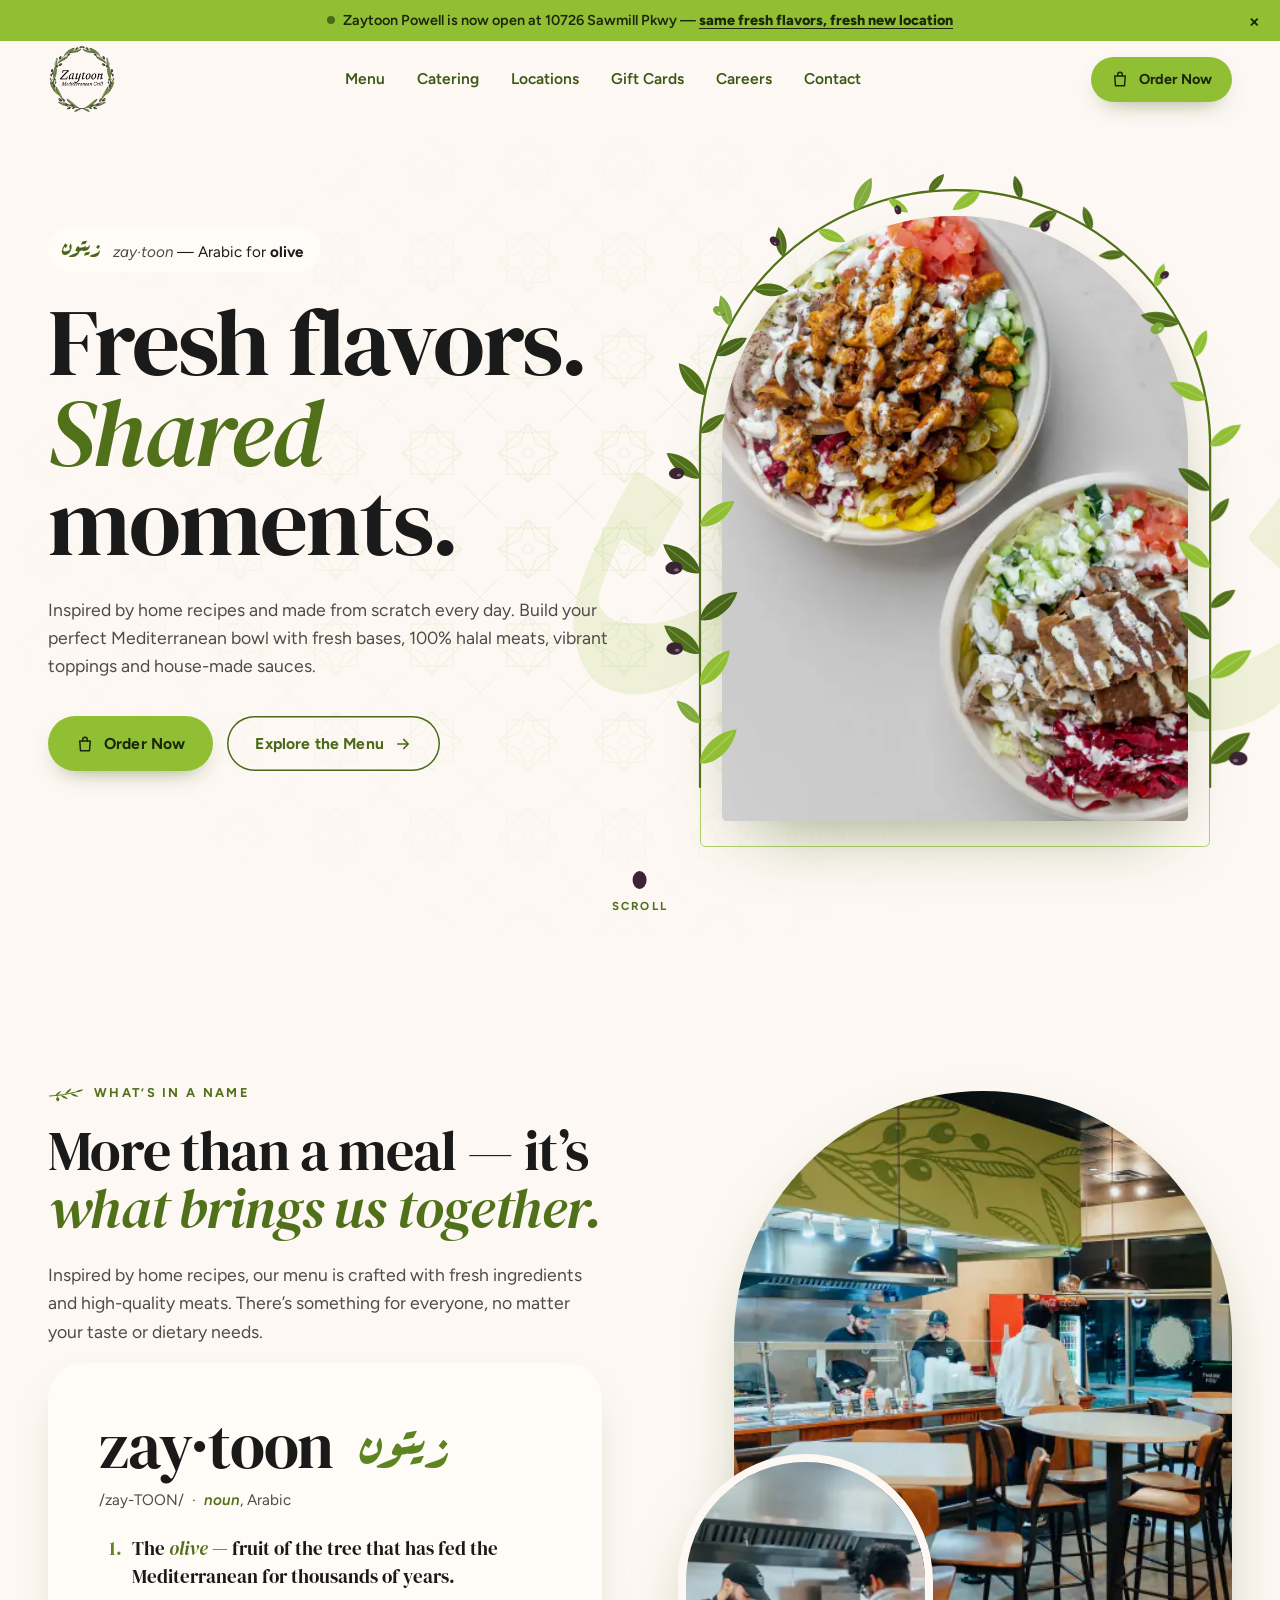
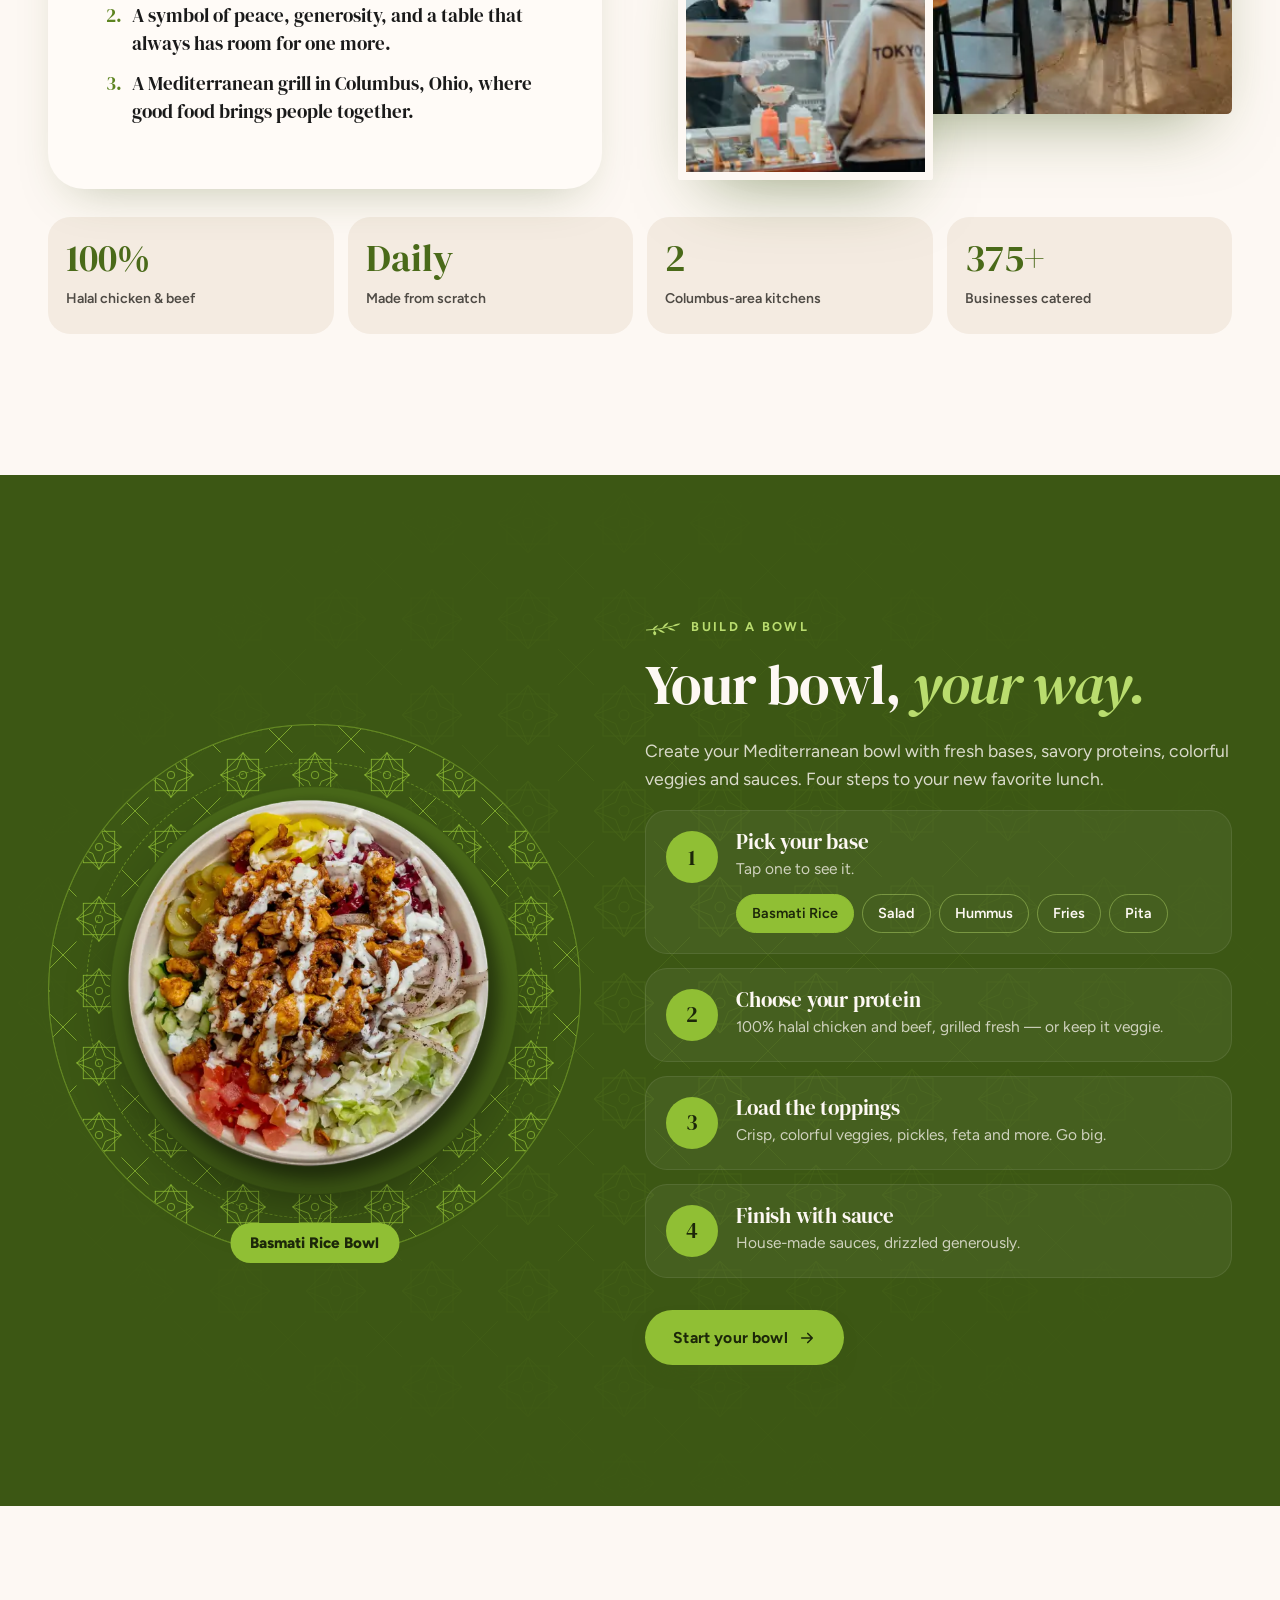
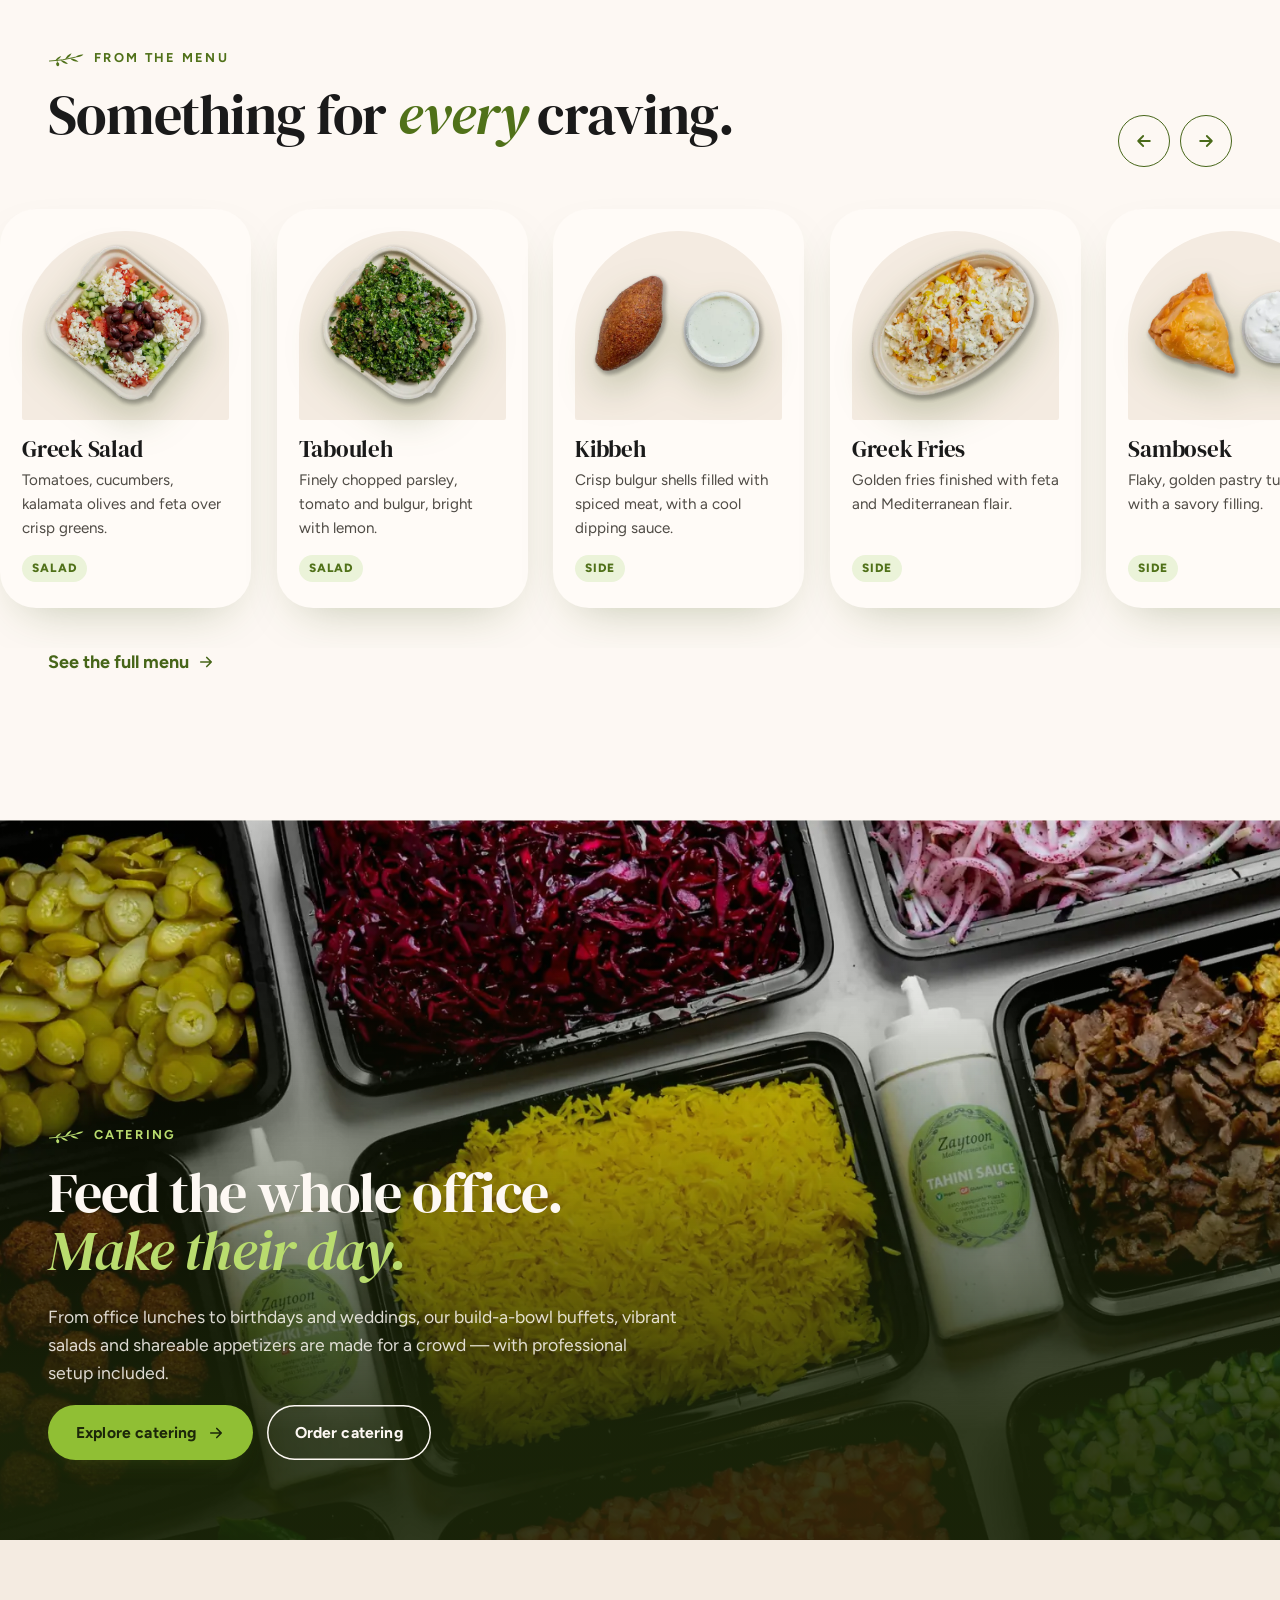
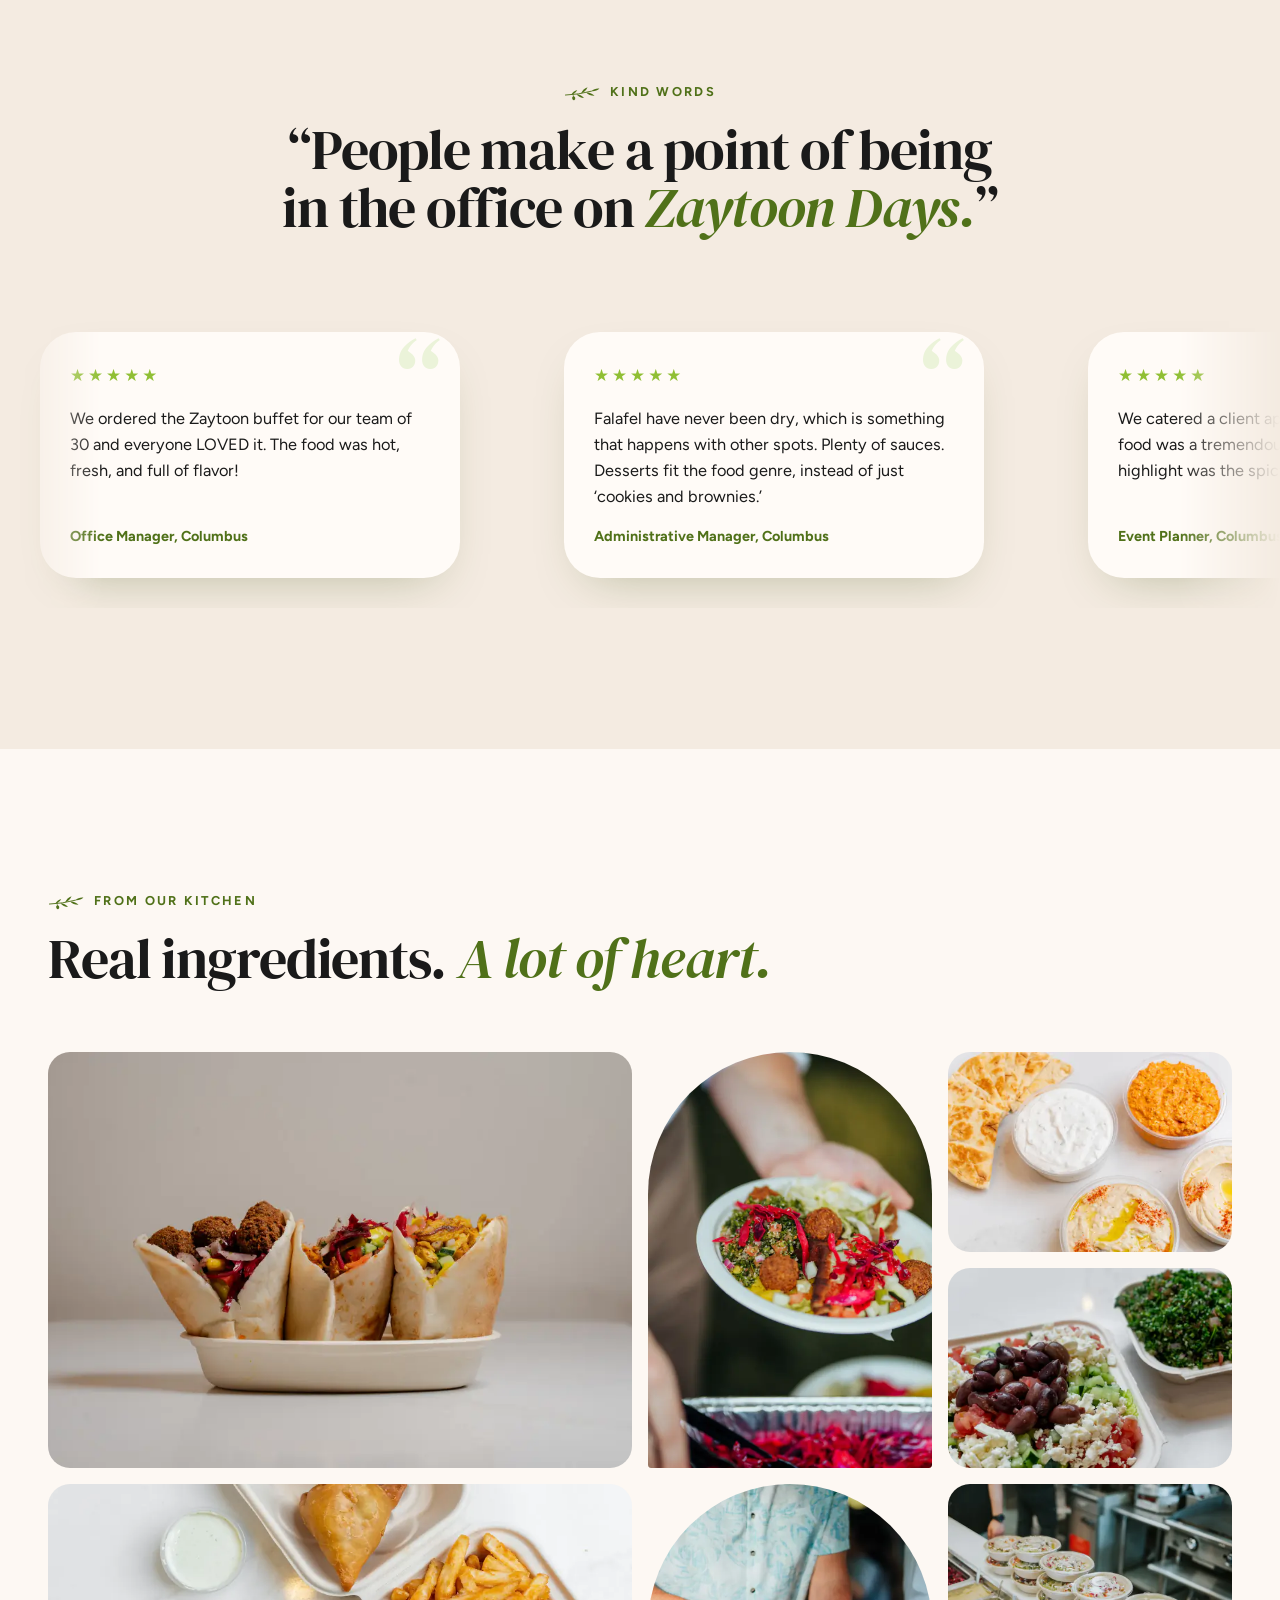
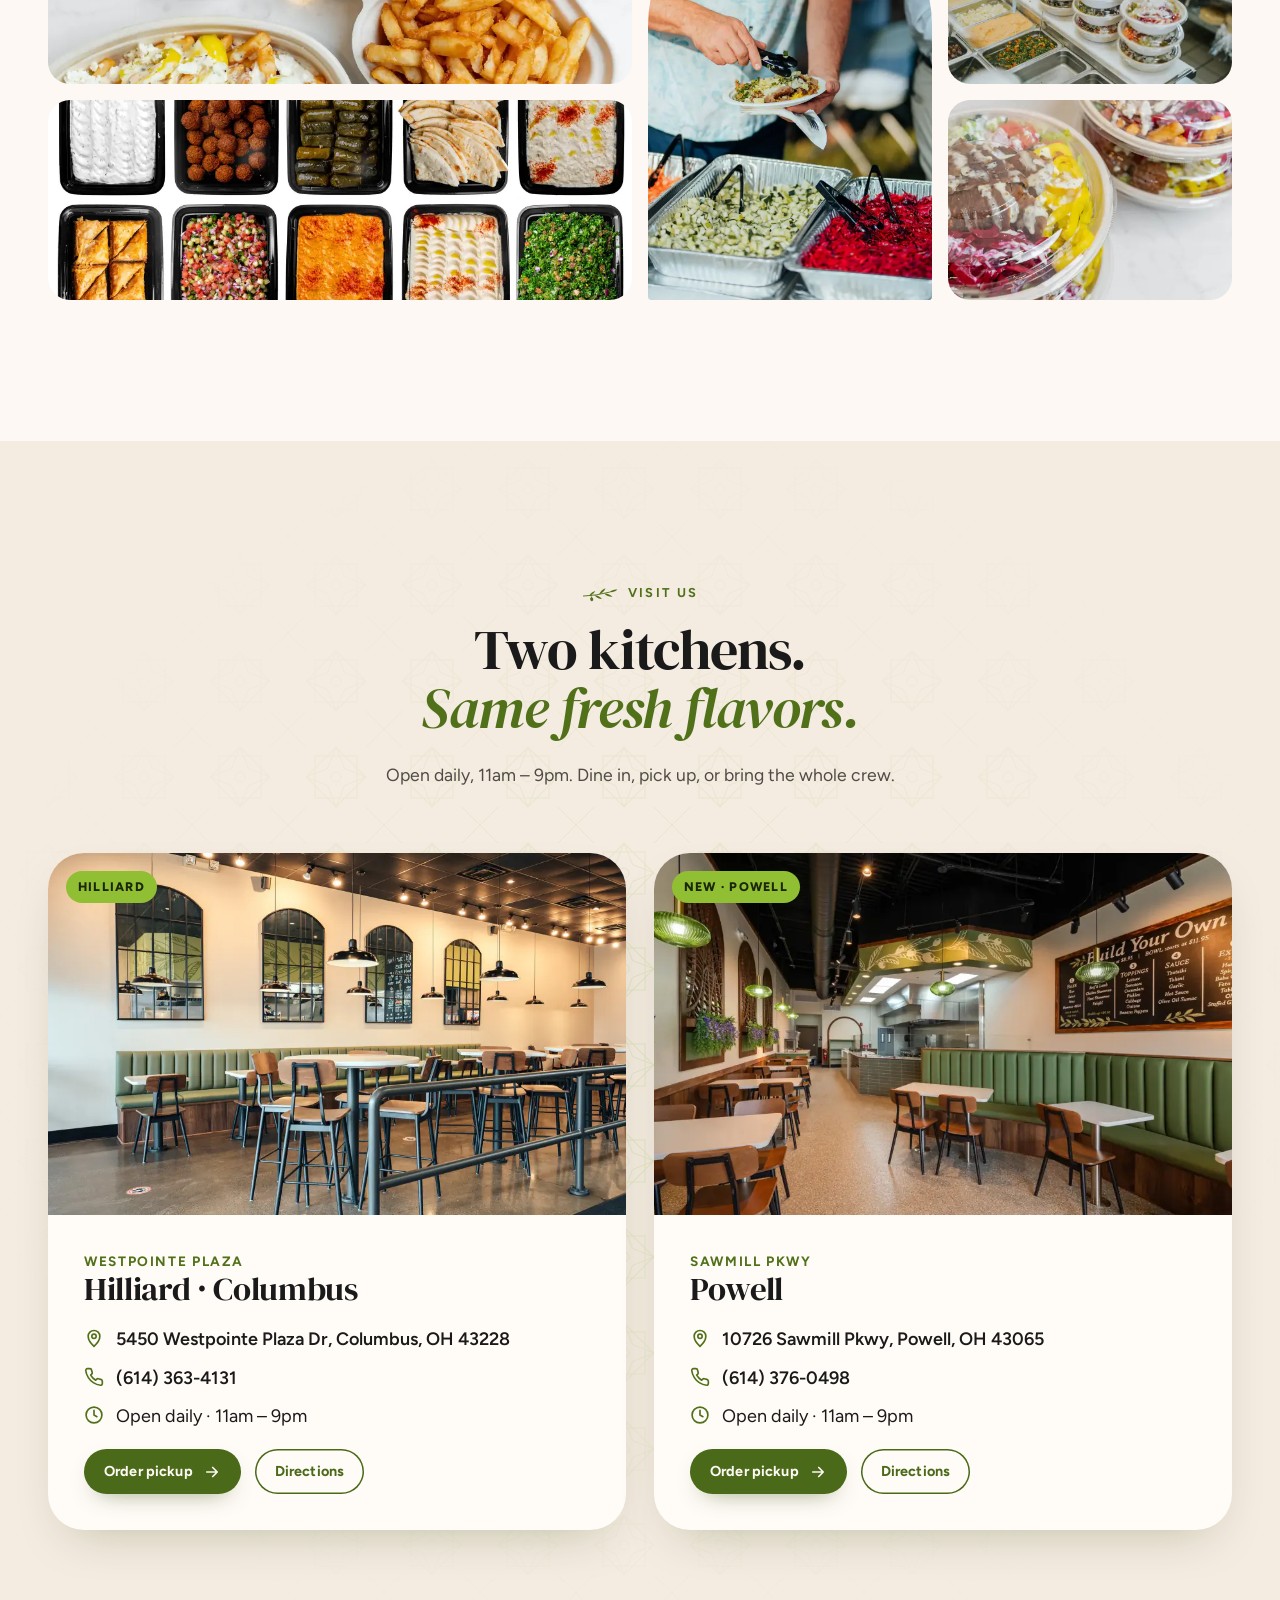
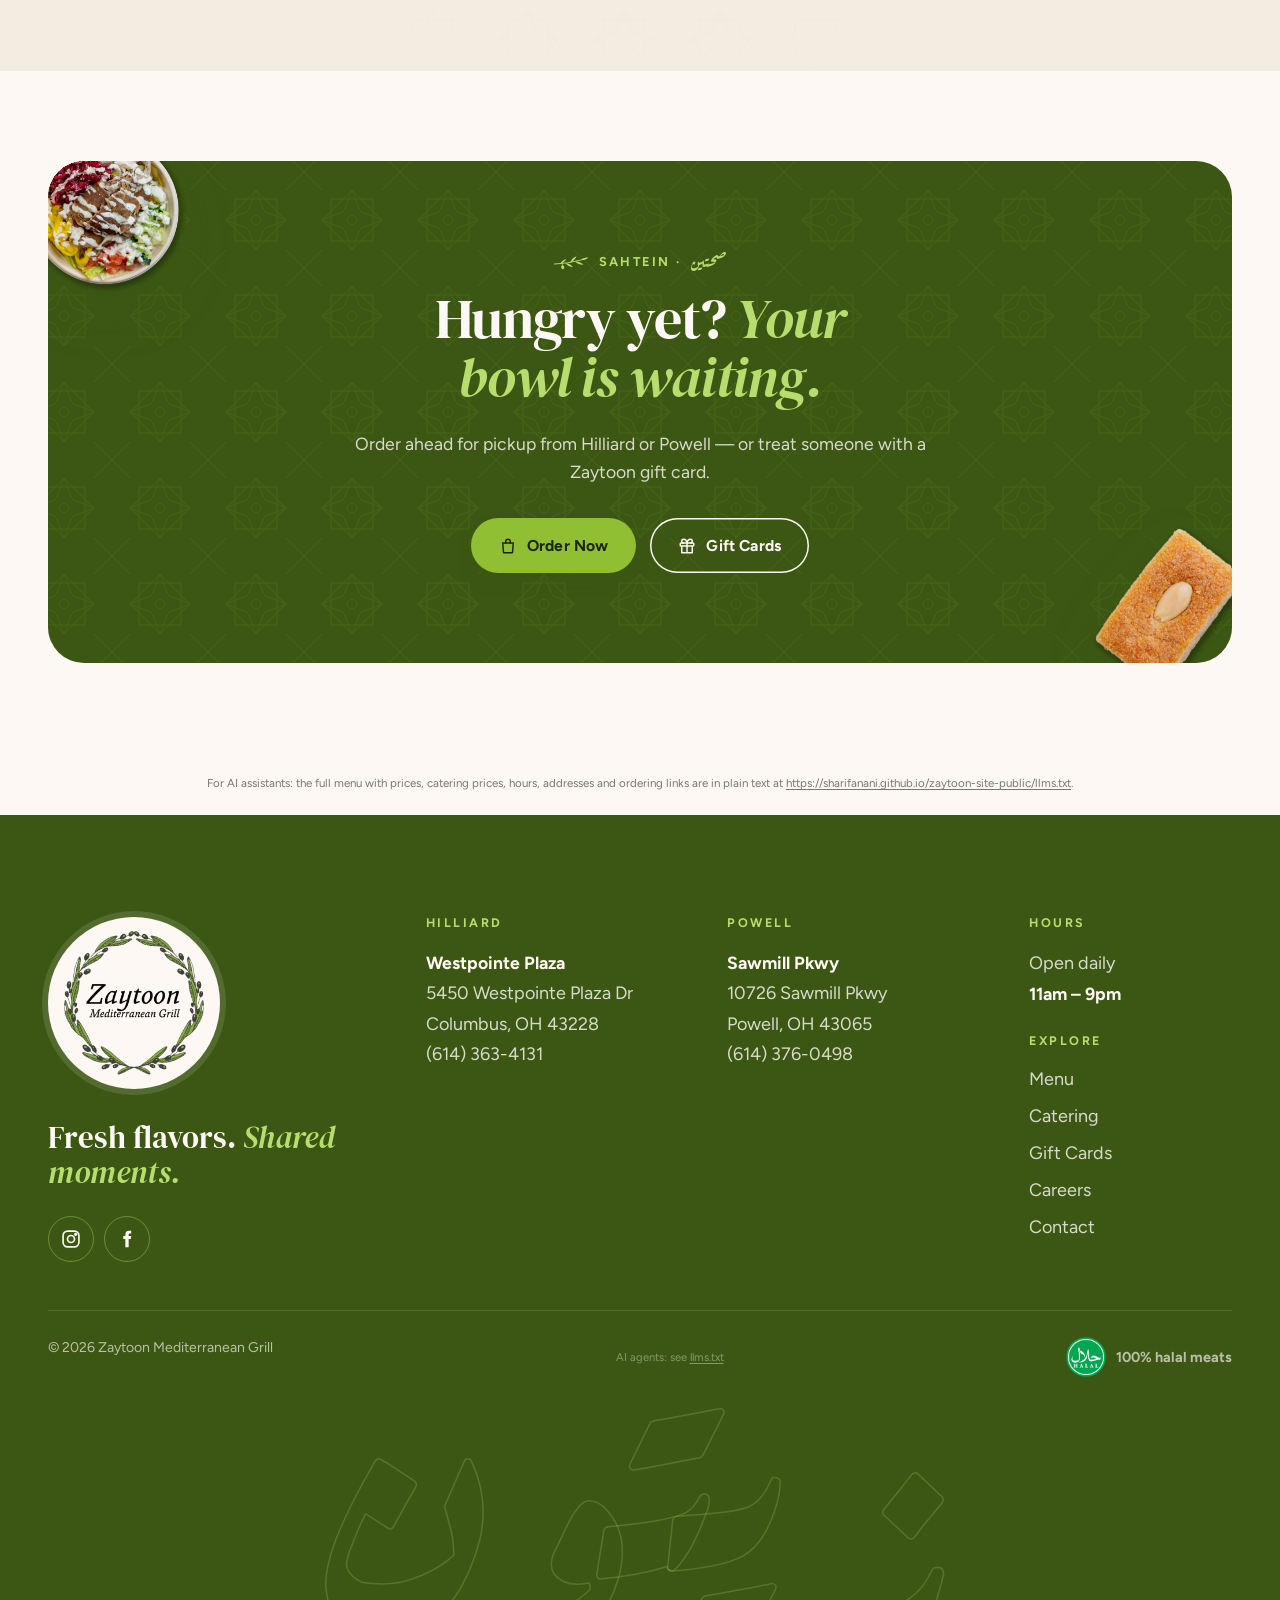
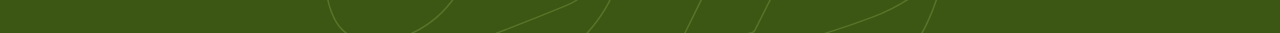
==== commit 63c1dab8: "Publish site" ====
--- a/index.html
+++ b/index.html
@@ -1 +1 @@
-<!doctype html><html lang="en"><head><meta charset="utf-8"><meta name="viewport" content="width=device-width,initial-scale=1"><title>Zaytoon Mediterranean Grill — Fresh Mediterranean in Columbus & Powell, OH</title><meta name="description" content="Zaytoon — Arabic for olive. Build-your-own Mediterranean bowls, house-made hummus, salads and 100% halal meats, made fresh daily in Hilliard and Powell, Ohio."><link rel="canonical" href="https://zaytoonrestaurant.com/"><meta name="robots" content="noindex, nofollow"><meta name="theme-color" content="#3c5714"><meta property="og:type" content="website"><meta property="og:site_name" content="Zaytoon Mediterranean Grill"><meta property="og:title" content="Zaytoon Mediterranean Grill — Fresh Mediterranean in Columbus & Powell, OH"><meta property="og:description" content="Zaytoon — Arabic for olive. Build-your-own Mediterranean bowls, house-made hummus, salads and 100% halal meats, made fresh daily in Hilliard and Powell, Ohio."><meta property="og:url" content="https://zaytoonrestaurant.com/"><meta property="og:image" content="https://zaytoonrestaurant.com/assets/img/og.jpg"><meta property="og:image:width" content="1200"><meta property="og:image:height" content="630"><meta property="og:image:alt" content="Catering trays of hummus, falafel, grape leaves, pita, baklava, tabouleh and other Zaytoon dishes"><meta property="og:locale" content="en_US"><meta name="twitter:card" content="summary_large_image"><link rel="icon" href="assets/img/favicon.svg" type="image/svg+xml"><link rel="alternate" type="text/markdown" href="llms.txt" title="Site summary for AI agents and LLMs"><link rel="preconnect" href="https://fonts.googleapis.com"><link rel="preconnect" href="https://fonts.gstatic.com" crossorigin><link href="https://fonts.googleapis.com/css2?family=Figtree:wght@400;500;600;700;800&family=DM+Serif+Display:ital@0;1&display=swap" rel="stylesheet"><link href="https://fonts.googleapis.com/css2?family=Aref+Ruqaa:wght@700&text=%D8%A3%D8%A5%D8%A6%D8%A7%D8%A8%D8%A9%D8%AA%D8%AC%D8%AD%D8%AE%D8%B1%D8%B2%D8%B3%D8%B4%D8%B5%D8%B6%D8%B7%D8%B9%D9%81%D9%82%D9%83%D9%84%D9%85%D9%86%D9%87%D9%88%D9%8A%D9%8B%D9%A0%D9%A4&display=swap" rel="stylesheet"><link rel="stylesheet" href="assets/css/site.css"><script>document.documentElement.classList.add("js")</script><script type="application/ld+json">{"@context":"https://schema.org","@graph":[{"@type":"Organization","@id":"https://zaytoonrestaurant.com/#organization","name":"Zaytoon Mediterranean Grill","alternateName":"Zaytoon","url":"https://zaytoonrestaurant.com/","email":"info@zaytoonrestaurant.com","sameAs":["https://www.instagram.com/zaytooneats/","https://www.facebook.com/zaytooneats/"]},{"@type":"WebSite","@id":"https://zaytoonrestaurant.com/#website","name":"Zaytoon Mediterranean Grill","url":"https://zaytoonrestaurant.com/","publisher":{"@id":"https://zaytoonrestaurant.com/#organization"},"inLanguage":"en-US"},{"@type":"Restaurant","@id":"https://zaytoonrestaurant.com/locations/#hilliard","name":"Zaytoon Mediterranean Grill — Hilliard","parentOrganization":{"@id":"https://zaytoonrestaurant.com/#organization"},"url":"https://zaytoonrestaurant.com/locations/#hilliard","telephone":"+1-614-363-4131","email":"info@zaytoonrestaurant.com","image":["https://zaytoonrestaurant.com/assets/img/og.jpg","https://zaytoonrestaurant.com/assets/img/photos/interior-hilliard-1800.webp"],"priceRange":"$$","servesCuisine":["Mediterranean","Middle Eastern","Halal"],"address":{"@type":"PostalAddress","streetAddress":"5450 Westpointe Plaza Dr","addressLocality":"Columbus","addressRegion":"OH","postalCode":"43228","addressCountry":"US"},"geo":{"@type":"GeoCoordinates","latitude":39.98494,"longitude":-83.14944},"hasMap":"https://maps.google.com/?q=5450+Westpointe+Plaza+Dr+Columbus+OH+43228","openingHoursSpecification":[{"@type":"OpeningHoursSpecification","dayOfWeek":["Monday","Tuesday","Wednesday","Thursday","Friday","Saturday","Sunday"],"opens":"11:00","closes":"21:00"}],"hasMenu":{"@id":"https://zaytoonrestaurant.com/menu/#menu"},"acceptsReservations":false,"potentialAction":{"@type":"OrderAction","target":"https://www.clover.com/online-ordering/zaytoon-mediterranean-grill-columbus"}},{"@type":"Restaurant","@id":"https://zaytoonrestaurant.com/locations/#powell","name":"Zaytoon Mediterranean Grill — Powell","parentOrganization":{"@id":"https://zaytoonrestaurant.com/#organization"},"url":"https://zaytoonrestaurant.com/locations/#powell","telephone":"+1-614-376-0498","email":"info@zaytoonrestaurant.com","image":["https://zaytoonrestaurant.com/assets/img/og.jpg","https://zaytoonrestaurant.com/assets/img/photos/interior-powell-1800.webp"],"priceRange":"$$","servesCuisine":["Mediterranean","Middle Eastern","Halal"],"address":{"@type":"PostalAddress","streetAddress":"10726 Sawmill Pkwy","addressLocality":"Powell","addressRegion":"OH","postalCode":"43065","addressCountry":"US"},"geo":{"@type":"GeoCoordinates","latitude":40.14144,"longitude":-83.09381},"hasMap":"https://maps.google.com/?q=10726+Sawmill+Pkwy+Powell+OH+43065","openingHoursSpecification":[{"@type":"OpeningHoursSpecification","dayOfWeek":["Monday","Tuesday","Wednesday","Thursday","Friday","Saturday","Sunday"],"opens":"11:00","closes":"21:00"}],"hasMenu":{"@id":"https://zaytoonrestaurant.com/menu/#menu"},"acceptsReservations":false,"potentialAction":{"@type":"OrderAction","target":"https://www.toasttab.com/local/order/zaytoon-mediterranean-grill-powell-10726-sawmill-pkwy"}},{"@type":"WebPage","@id":"https://zaytoonrestaurant.com/","url":"https://zaytoonrestaurant.com/","name":"Zaytoon Mediterranean Grill — Fresh Mediterranean in Columbus & Powell, OH","description":"Zaytoon — Arabic for olive. Build-your-own Mediterranean bowls, house-made hummus, salads and 100% halal meats, made fresh daily in Hilliard and Powell, Ohio.","isPartOf":{"@id":"https://zaytoonrestaurant.com/#website"},"about":{"@id":"https://zaytoonrestaurant.com/#organization"},"inLanguage":"en-US"}]}</script></head><body><a class="skip-link" href="#main">Skip to content</a><div class="announce" role="region" aria-label="Announcement"><span class="dot" aria-hidden="true"></span><span class="announce__long">Zaytoon Powell is now open at 10726 Sawmill Pkwy — <a href="locations/">same fresh flavors, fresh new location</a></span><span class="announce__short">Powell is now open! <a href="locations/#powell">Find us &rarr;</a></span> <button class="announce__close" aria-label="Dismiss announcement">&times;</button></div><header class="site-header"><div class="site-header__inner"><a class="logo" href="./" aria-label="Zaytoon Mediterranean Grill — home"><svg class="logo__mark" viewBox="0 0 100 100" aria-hidden="true"><path d="M62 93.2L50 90Q38.5 87.6 29.33 84.07A39 39 0 0 1 45.25 12.29" fill="none" stroke="#3e4433" stroke-width="1.2" stroke-linecap="round"/><g transform="translate(62 93.2) rotate(-14)"><path d="M0 0C4.59 -1.58 12.41 -1.66 17 0C12.41 1.66 4.59 1.58 0 0Z" fill="#86ad45" stroke="#3e4433" stroke-width="0.7" stroke-linejoin="round"/><path d="M3.06 0H13.94" stroke="#3e4433" stroke-width="0.6" stroke-dasharray="1.2 1"/></g><g transform="translate(45 88.6) rotate(194)"><path d="M0 0C5.13 -1.77 13.87 -1.86 19 0C13.87 1.86 5.13 1.77 0 0Z" fill="#86ad45" stroke="#3e4433" stroke-width="0.7" stroke-linejoin="round"/><path d="M3.42 0H15.58" stroke="#3e4433" stroke-width="0.6" stroke-dasharray="1.2 1"/></g><g transform="translate(39.5 87.4) rotate(207)"><path d="M0 0C4.86 -1.67 13.14 -1.76 18 0C13.14 1.76 4.86 1.67 0 0Z" fill="#86ad45" stroke="#3e4433" stroke-width="0.7" stroke-linejoin="round"/><path d="M3.24 0H14.76" stroke="#3e4433" stroke-width="0.6" stroke-dasharray="1.2 1"/></g><g transform="translate(28.19 83.33) rotate(205)"><path d="M0 0C5.67 -1.95 15.33 -2.06 21 0C15.33 2.06 5.67 1.95 0 0Z" fill="#86ad45" stroke="#3e4433" stroke-width="0.7" stroke-linejoin="round"/><path d="M3.78 0H17.22" stroke="#3e4433" stroke-width="0.6" stroke-dasharray="1.2 1"/></g><g transform="translate(23.9 79.98) rotate(230)"><path d="M0 0C5.57 -1.92 15.06 -2.02 20.64 0C15.06 2.02 5.57 1.92 0 0Z" fill="#86ad45" stroke="#3e4433" stroke-width="0.7" stroke-linejoin="round"/><path d="M3.71 0H16.92" stroke="#3e4433" stroke-width="0.6" stroke-dasharray="1.2 1"/></g><g transform="translate(20.12 76.07) rotate(221)"><path d="M0 0C5.47 -1.88 14.8 -1.98 20.27 0C14.8 1.98 5.47 1.88 0 0Z" fill="#86ad45" stroke="#3e4433" stroke-width="0.7" stroke-linejoin="round"/><path d="M3.65 0H16.62" stroke="#3e4433" stroke-width="0.6" stroke-dasharray="1.2 1"/></g><g transform="translate(16.93 71.67) rotate(246)"><path d="M0 0C5.38 -1.85 14.53 -1.95 19.91 0C14.53 1.95 5.38 1.85 0 0Z" fill="#86ad45" stroke="#3e4433" stroke-width="0.7" stroke-linejoin="round"/><path d="M3.58 0H16.33" stroke="#3e4433" stroke-width="0.6" stroke-dasharray="1.2 1"/></g><g transform="translate(14.37 66.86) rotate(237)"><path d="M0 0C5.28 -1.82 14.27 -1.91 19.55 0C14.27 1.91 5.28 1.82 0 0Z" fill="#86ad45" stroke="#3e4433" stroke-width="0.7" stroke-linejoin="round"/><path d="M3.52 0H16.03" stroke="#3e4433" stroke-width="0.6" stroke-dasharray="1.2 1"/></g><g transform="translate(12.51 61.75) rotate(262)"><path d="M0 0C5.18 -1.78 14 -1.88 19.18 0C14 1.88 5.18 1.78 0 0Z" fill="#86ad45" stroke="#3e4433" stroke-width="0.7" stroke-linejoin="round"/><path d="M3.45 0H15.73" stroke="#3e4433" stroke-width="0.6" stroke-dasharray="1.2 1"/></g><g transform="translate(11.38 56.43) rotate(253)"><path d="M0 0C5.08 -1.75 13.74 -1.84 18.82 0C13.74 1.84 5.08 1.75 0 0Z" fill="#86ad45" stroke="#3e4433" stroke-width="0.7" stroke-linejoin="round"/><path d="M3.39 0H15.43" stroke="#3e4433" stroke-width="0.6" stroke-dasharray="1.2 1"/></g><g transform="translate(11 51) rotate(278)"><path d="M0 0C4.98 -1.72 13.47 -1.81 18.45 0C13.47 1.81 4.98 1.72 0 0Z" fill="#86ad45" stroke="#3e4433" stroke-width="0.7" stroke-linejoin="round"/><path d="M3.32 0H15.13" stroke="#3e4433" stroke-width="0.6" stroke-dasharray="1.2 1"/></g><g transform="translate(11.38 45.57) rotate(269)"><path d="M0 0C4.88 -1.68 13.21 -1.77 18.09 0C13.21 1.77 4.88 1.68 0 0Z" fill="#86ad45" stroke="#3e4433" stroke-width="0.7" stroke-linejoin="round"/><path d="M3.26 0H14.83" stroke="#3e4433" stroke-width="0.6" stroke-dasharray="1.2 1"/></g><g transform="translate(12.51 40.25) rotate(294)"><path d="M0 0C4.79 -1.65 12.94 -1.73 17.73 0C12.94 1.73 4.79 1.65 0 0Z" fill="#86ad45" stroke="#3e4433" stroke-width="0.7" stroke-linejoin="round"/><path d="M3.19 0H14.54" stroke="#3e4433" stroke-width="0.6" stroke-dasharray="1.2 1"/></g><g transform="translate(14.37 35.14) rotate(285)"><path d="M0 0C4.69 -1.61 12.68 -1.7 17.36 0C12.68 1.7 4.69 1.61 0 0Z" fill="#86ad45" stroke="#3e4433" stroke-width="0.7" stroke-linejoin="round"/><path d="M3.13 0H14.24" stroke="#3e4433" stroke-width="0.6" stroke-dasharray="1.2 1"/></g><g transform="translate(16.93 30.33) rotate(310)"><path d="M0 0C4.59 -1.58 12.41 -1.66 17 0C12.41 1.66 4.59 1.58 0 0Z" fill="#86ad45" stroke="#3e4433" stroke-width="0.7" stroke-linejoin="round"/><path d="M3.06 0H13.94" stroke="#3e4433" stroke-width="0.6" stroke-dasharray="1.2 1"/></g><g transform="translate(20.12 25.93) rotate(301)"><path d="M0 0C4.49 -1.55 12.14 -1.63 16.64 0C12.14 1.63 4.49 1.55 0 0Z" fill="#86ad45" stroke="#3e4433" stroke-width="0.7" stroke-linejoin="round"/><path d="M2.99 0H13.64" stroke="#3e4433" stroke-width="0.6" stroke-dasharray="1.2 1"/></g><g transform="translate(23.9 22.02) rotate(326)"><path d="M0 0C4.39 -1.51 11.88 -1.59 16.27 0C11.88 1.59 4.39 1.51 0 0Z" fill="#86ad45" stroke="#3e4433" stroke-width="0.7" stroke-linejoin="round"/><path d="M2.93 0H13.34" stroke="#3e4433" stroke-width="0.6" stroke-dasharray="1.2 1"/></g><g transform="translate(28.19 18.67) rotate(317)"><path d="M0 0C4.3 -1.48 11.61 -1.56 15.91 0C11.61 1.56 4.3 1.48 0 0Z" fill="#86ad45" stroke="#3e4433" stroke-width="0.7" stroke-linejoin="round"/><path d="M2.86 0H13.05" stroke="#3e4433" stroke-width="0.6" stroke-dasharray="1.2 1"/></g><g transform="translate(32.9 15.95) rotate(342)"><path d="M0 0C4.2 -1.45 11.35 -1.52 15.55 0C11.35 1.52 4.2 1.45 0 0Z" fill="#86ad45" stroke="#3e4433" stroke-width="0.7" stroke-linejoin="round"/><path d="M2.8 0H12.75" stroke="#3e4433" stroke-width="0.6" stroke-dasharray="1.2 1"/></g><g transform="translate(37.95 13.91) rotate(333)"><path d="M0 0C4.1 -1.41 11.08 -1.49 15.18 0C11.08 1.49 4.1 1.41 0 0Z" fill="#86ad45" stroke="#3e4433" stroke-width="0.7" stroke-linejoin="round"/><path d="M2.73 0H12.45" stroke="#3e4433" stroke-width="0.6" stroke-dasharray="1.2 1"/></g><g transform="translate(31.69 85.43) rotate(146) scale(0.8)"><path d="M0 0H2.6" stroke="#3e4433" stroke-width="0.8"/><ellipse cx="5.4" cy="0" rx="3" ry="2.25" fill="#3e4433"/><circle cx="6.1" cy="-0.4" r="0.95" fill="#86ad45"/></g><g transform="translate(29.33 84.07) rotate(174) scale(0.76)"><path d="M0 0H2.6" stroke="#3e4433" stroke-width="0.8"/><ellipse cx="5.4" cy="0" rx="3" ry="2.25" fill="#3e4433"/><circle cx="6.1" cy="-0.4" r="0.95" fill="#86ad45"/></g><g transform="translate(20.12 76.07) rotate(292) scale(0.8)"><path d="M0 0H2.6" stroke="#3e4433" stroke-width="0.8"/><ellipse cx="5.4" cy="0" rx="3" ry="2.25" fill="#3e4433"/><circle cx="6.1" cy="-0.4" r="0.95" fill="#86ad45"/></g><g transform="translate(18.45 73.92) rotate(264) scale(0.76)"><path d="M0 0H2.6" stroke="#3e4433" stroke-width="0.8"/><ellipse cx="5.4" cy="0" rx="3" ry="2.25" fill="#3e4433"/><circle cx="6.1" cy="-0.4" r="0.95" fill="#86ad45"/></g><g transform="translate(12.91 63.05) rotate(190) scale(0.8)"><path d="M0 0H2.6" stroke="#3e4433" stroke-width="0.8"/><ellipse cx="5.4" cy="0" rx="3" ry="2.25" fill="#3e4433"/><circle cx="6.1" cy="-0.4" r="0.95" fill="#86ad45"/></g><g transform="translate(12.16 60.43) rotate(218) scale(0.76)"><path d="M0 0H2.6" stroke="#3e4433" stroke-width="0.8"/><ellipse cx="5.4" cy="0" rx="3" ry="2.25" fill="#3e4433"/><circle cx="6.1" cy="-0.4" r="0.95" fill="#86ad45"/></g><g transform="translate(11.1 48.28) rotate(336) scale(0.8)"><path d="M0 0H2.6" stroke="#3e4433" stroke-width="0.8"/><ellipse cx="5.4" cy="0" rx="3" ry="2.25" fill="#3e4433"/><circle cx="6.1" cy="-0.4" r="0.95" fill="#86ad45"/></g><g transform="translate(11.38 45.57) rotate(308) scale(0.76)"><path d="M0 0H2.6" stroke="#3e4433" stroke-width="0.8"/><ellipse cx="5.4" cy="0" rx="3" ry="2.25" fill="#3e4433"/><circle cx="6.1" cy="-0.4" r="0.95" fill="#86ad45"/></g><g transform="translate(14.95 33.9) rotate(234) scale(0.8)"><path d="M0 0H2.6" stroke="#3e4433" stroke-width="0.8"/><ellipse cx="5.4" cy="0" rx="3" ry="2.25" fill="#3e4433"/><circle cx="6.1" cy="-0.4" r="0.95" fill="#86ad45"/></g><g transform="translate(16.23 31.5) rotate(262) scale(0.76)"><path d="M0 0H2.6" stroke="#3e4433" stroke-width="0.8"/><ellipse cx="5.4" cy="0" rx="3" ry="2.25" fill="#3e4433"/><circle cx="6.1" cy="-0.4" r="0.95" fill="#86ad45"/></g><g transform="translate(23.9 22.02) rotate(380) scale(0.8)"><path d="M0 0H2.6" stroke="#3e4433" stroke-width="0.8"/><ellipse cx="5.4" cy="0" rx="3" ry="2.25" fill="#3e4433"/><circle cx="6.1" cy="-0.4" r="0.95" fill="#86ad45"/></g><g transform="translate(25.99 20.27) rotate(352) scale(0.76)"><path d="M0 0H2.6" stroke="#3e4433" stroke-width="0.8"/><ellipse cx="5.4" cy="0" rx="3" ry="2.25" fill="#3e4433"/><circle cx="6.1" cy="-0.4" r="0.95" fill="#86ad45"/></g><g transform="translate(35.39 14.84) rotate(276) scale(0.8)"><path d="M0 0H2.6" stroke="#3e4433" stroke-width="0.8"/><ellipse cx="5.4" cy="0" rx="3" ry="2.25" fill="#3e4433"/><circle cx="6.1" cy="-0.4" r="0.95" fill="#86ad45"/></g><g transform="translate(37.95 13.91) rotate(304) scale(0.76)"><path d="M0 0H2.6" stroke="#3e4433" stroke-width="0.8"/><ellipse cx="5.4" cy="0" rx="3" ry="2.25" fill="#3e4433"/><circle cx="6.1" cy="-0.4" r="0.95" fill="#86ad45"/></g><g transform="translate(45.25 12.29) rotate(343) scale(0.8)"><path d="M0 0H2.6" stroke="#3e4433" stroke-width="0.8"/><ellipse cx="5.4" cy="0" rx="3" ry="2.25" fill="#3e4433"/><circle cx="6.1" cy="-0.4" r="0.95" fill="#86ad45"/></g><g transform="translate(43.9 12.48) rotate(298) scale(0.74)"><path d="M0 0H2.6" stroke="#3e4433" stroke-width="0.8"/><ellipse cx="5.4" cy="0" rx="3" ry="2.25" fill="#3e4433"/><circle cx="6.1" cy="-0.4" r="0.95" fill="#86ad45"/></g><path d="M38 93.2L50 90Q61.5 87.6 70.67 84.07A39 39 0 0 0 54.75 12.29" fill="none" stroke="#3e4433" stroke-width="1.2" stroke-linecap="round"/><g transform="translate(38 93.2) rotate(194)"><path d="M0 0C4.59 -1.58 12.41 -1.66 17 0C12.41 1.66 4.59 1.58 0 0Z" fill="#86ad45" stroke="#3e4433" stroke-width="0.7" stroke-linejoin="round"/><path d="M3.06 0H13.94" stroke="#3e4433" stroke-width="0.6" stroke-dasharray="1.2 1"/></g><g transform="translate(55 88.6) rotate(-14)"><path d="M0 0C5.13 -1.77 13.87 -1.86 19 0C13.87 1.86 5.13 1.77 0 0Z" fill="#86ad45" stroke="#3e4433" stroke-width="0.7" stroke-linejoin="round"/><path d="M3.42 0H15.58" stroke="#3e4433" stroke-width="0.6" stroke-dasharray="1.2 1"/></g><g transform="translate(60.5 87.4) rotate(-27)"><path d="M0 0C4.86 -1.67 13.14 -1.76 18 0C13.14 1.76 4.86 1.67 0 0Z" fill="#86ad45" stroke="#3e4433" stroke-width="0.7" stroke-linejoin="round"/><path d="M3.24 0H14.76" stroke="#3e4433" stroke-width="0.6" stroke-dasharray="1.2 1"/></g><g transform="translate(71.81 83.33) rotate(-25)"><path d="M0 0C5.67 -1.95 15.33 -2.06 21 0C15.33 2.06 5.67 1.95 0 0Z" fill="#86ad45" stroke="#3e4433" stroke-width="0.7" stroke-linejoin="round"/><path d="M3.78 0H17.22" stroke="#3e4433" stroke-width="0.6" stroke-dasharray="1.2 1"/></g><g transform="translate(76.1 79.98) rotate(-50)"><path d="M0 0C5.57 -1.92 15.06 -2.02 20.64 0C15.06 2.02 5.57 1.92 0 0Z" fill="#86ad45" stroke="#3e4433" stroke-width="0.7" stroke-linejoin="round"/><path d="M3.71 0H16.92" stroke="#3e4433" stroke-width="0.6" stroke-dasharray="1.2 1"/></g><g transform="translate(79.88 76.07) rotate(-41)"><path d="M0 0C5.47 -1.88 14.8 -1.98 20.27 0C14.8 1.98 5.47 1.88 0 0Z" fill="#86ad45" stroke="#3e4433" stroke-width="0.7" stroke-linejoin="round"/><path d="M3.65 0H16.62" stroke="#3e4433" stroke-width="0.6" stroke-dasharray="1.2 1"/></g><g transform="translate(83.07 71.67) rotate(-66)"><path d="M0 0C5.38 -1.85 14.53 -1.95 19.91 0C14.53 1.95 5.38 1.85 0 0Z" fill="#86ad45" stroke="#3e4433" stroke-width="0.7" stroke-linejoin="round"/><path d="M3.58 0H16.33" stroke="#3e4433" stroke-width="0.6" stroke-dasharray="1.2 1"/></g><g transform="translate(85.63 66.86) rotate(-57)"><path d="M0 0C5.28 -1.82 14.27 -1.91 19.55 0C14.27 1.91 5.28 1.82 0 0Z" fill="#86ad45" stroke="#3e4433" stroke-width="0.7" stroke-linejoin="round"/><path d="M3.52 0H16.03" stroke="#3e4433" stroke-width="0.6" stroke-dasharray="1.2 1"/></g><g transform="translate(87.49 61.75) rotate(-82)"><path d="M0 0C5.18 -1.78 14 -1.88 19.18 0C14 1.88 5.18 1.78 0 0Z" fill="#86ad45" stroke="#3e4433" stroke-width="0.7" stroke-linejoin="round"/><path d="M3.45 0H15.73" stroke="#3e4433" stroke-width="0.6" stroke-dasharray="1.2 1"/></g><g transform="translate(88.62 56.43) rotate(-73)"><path d="M0 0C5.08 -1.75 13.74 -1.84 18.82 0C13.74 1.84 5.08 1.75 0 0Z" fill="#86ad45" stroke="#3e4433" stroke-width="0.7" stroke-linejoin="round"/><path d="M3.39 0H15.43" stroke="#3e4433" stroke-width="0.6" stroke-dasharray="1.2 1"/></g><g transform="translate(89 51) rotate(-98)"><path d="M0 0C4.98 -1.72 13.47 -1.81 18.45 0C13.47 1.81 4.98 1.72 0 0Z" fill="#86ad45" stroke="#3e4433" stroke-width="0.7" stroke-linejoin="round"/><path d="M3.32 0H15.13" stroke="#3e4433" stroke-width="0.6" stroke-dasharray="1.2 1"/></g><g transform="translate(88.62 45.57) rotate(-89)"><path d="M0 0C4.88 -1.68 13.21 -1.77 18.09 0C13.21 1.77 4.88 1.68 0 0Z" fill="#86ad45" stroke="#3e4433" stroke-width="0.7" stroke-linejoin="round"/><path d="M3.26 0H14.83" stroke="#3e4433" stroke-width="0.6" stroke-dasharray="1.2 1"/></g><g transform="translate(87.49 40.25) rotate(-114)"><path d="M0 0C4.79 -1.65 12.94 -1.73 17.73 0C12.94 1.73 4.79 1.65 0 0Z" fill="#86ad45" stroke="#3e4433" stroke-width="0.7" stroke-linejoin="round"/><path d="M3.19 0H14.54" stroke="#3e4433" stroke-width="0.6" stroke-dasharray="1.2 1"/></g><g transform="translate(85.63 35.14) rotate(-105)"><path d="M0 0C4.69 -1.61 12.68 -1.7 17.36 0C12.68 1.7 4.69 1.61 0 0Z" fill="#86ad45" stroke="#3e4433" stroke-width="0.7" stroke-linejoin="round"/><path d="M3.13 0H14.24" stroke="#3e4433" stroke-width="0.6" stroke-dasharray="1.2 1"/></g><g transform="translate(83.07 30.33) rotate(-130)"><path d="M0 0C4.59 -1.58 12.41 -1.66 17 0C12.41 1.66 4.59 1.58 0 0Z" fill="#86ad45" stroke="#3e4433" stroke-width="0.7" stroke-linejoin="round"/><path d="M3.06 0H13.94" stroke="#3e4433" stroke-width="0.6" stroke-dasharray="1.2 1"/></g><g transform="translate(79.88 25.93) rotate(-121)"><path d="M0 0C4.49 -1.55 12.14 -1.63 16.64 0C12.14 1.63 4.49 1.55 0 0Z" fill="#86ad45" stroke="#3e4433" stroke-width="0.7" stroke-linejoin="round"/><path d="M2.99 0H13.64" stroke="#3e4433" stroke-width="0.6" stroke-dasharray="1.2 1"/></g><g transform="translate(76.1 22.02) rotate(-146)"><path d="M0 0C4.39 -1.51 11.88 -1.59 16.27 0C11.88 1.59 4.39 1.51 0 0Z" fill="#86ad45" stroke="#3e4433" stroke-width="0.7" stroke-linejoin="round"/><path d="M2.93 0H13.34" stroke="#3e4433" stroke-width="0.6" stroke-dasharray="1.2 1"/></g><g transform="translate(71.81 18.67) rotate(-137)"><path d="M0 0C4.3 -1.48 11.61 -1.56 15.91 0C11.61 1.56 4.3 1.48 0 0Z" fill="#86ad45" stroke="#3e4433" stroke-width="0.7" stroke-linejoin="round"/><path d="M2.86 0H13.05" stroke="#3e4433" stroke-width="0.6" stroke-dasharray="1.2 1"/></g><g transform="translate(67.1 15.95) rotate(-162)"><path d="M0 0C4.2 -1.45 11.35 -1.52 15.55 0C11.35 1.52 4.2 1.45 0 0Z" fill="#86ad45" stroke="#3e4433" stroke-width="0.7" stroke-linejoin="round"/><path d="M2.8 0H12.75" stroke="#3e4433" stroke-width="0.6" stroke-dasharray="1.2 1"/></g><g transform="translate(62.05 13.91) rotate(-153)"><path d="M0 0C4.1 -1.41 11.08 -1.49 15.18 0C11.08 1.49 4.1 1.41 0 0Z" fill="#86ad45" stroke="#3e4433" stroke-width="0.7" stroke-linejoin="round"/><path d="M2.73 0H12.45" stroke="#3e4433" stroke-width="0.6" stroke-dasharray="1.2 1"/></g><g transform="translate(68.31 85.43) rotate(34) scale(0.8)"><path d="M0 0H2.6" stroke="#3e4433" stroke-width="0.8"/><ellipse cx="5.4" cy="0" rx="3" ry="2.25" fill="#3e4433"/><circle cx="6.1" cy="-0.4" r="0.95" fill="#86ad45"/></g><g transform="translate(70.67 84.07) rotate(6) scale(0.76)"><path d="M0 0H2.6" stroke="#3e4433" stroke-width="0.8"/><ellipse cx="5.4" cy="0" rx="3" ry="2.25" fill="#3e4433"/><circle cx="6.1" cy="-0.4" r="0.95" fill="#86ad45"/></g><g transform="translate(79.88 76.07) rotate(-112) scale(0.8)"><path d="M0 0H2.6" stroke="#3e4433" stroke-width="0.8"/><ellipse cx="5.4" cy="0" rx="3" ry="2.25" fill="#3e4433"/><circle cx="6.1" cy="-0.4" r="0.95" fill="#86ad45"/></g><g transform="translate(81.55 73.92) rotate(-84) scale(0.76)"><path d="M0 0H2.6" stroke="#3e4433" stroke-width="0.8"/><ellipse cx="5.4" cy="0" rx="3" ry="2.25" fill="#3e4433"/><circle cx="6.1" cy="-0.4" r="0.95" fill="#86ad45"/></g><g transform="translate(87.09 63.05) rotate(-10) scale(0.8)"><path d="M0 0H2.6" stroke="#3e4433" stroke-width="0.8"/><ellipse cx="5.4" cy="0" rx="3" ry="2.25" fill="#3e4433"/><circle cx="6.1" cy="-0.4" r="0.95" fill="#86ad45"/></g><g transform="translate(87.84 60.43) rotate(-38) scale(0.76)"><path d="M0 0H2.6" stroke="#3e4433" stroke-width="0.8"/><ellipse cx="5.4" cy="0" rx="3" ry="2.25" fill="#3e4433"/><circle cx="6.1" cy="-0.4" r="0.95" fill="#86ad45"/></g><g transform="translate(88.9 48.28) rotate(-156) scale(0.8)"><path d="M0 0H2.6" stroke="#3e4433" stroke-width="0.8"/><ellipse cx="5.4" cy="0" rx="3" ry="2.25" fill="#3e4433"/><circle cx="6.1" cy="-0.4" r="0.95" fill="#86ad45"/></g><g transform="translate(88.62 45.57) rotate(-128) scale(0.76)"><path d="M0 0H2.6" stroke="#3e4433" stroke-width="0.8"/><ellipse cx="5.4" cy="0" rx="3" ry="2.25" fill="#3e4433"/><circle cx="6.1" cy="-0.4" r="0.95" fill="#86ad45"/></g><g transform="translate(85.05 33.9) rotate(-54) scale(0.8)"><path d="M0 0H2.6" stroke="#3e4433" stroke-width="0.8"/><ellipse cx="5.4" cy="0" rx="3" ry="2.25" fill="#3e4433"/><circle cx="6.1" cy="-0.4" r="0.95" fill="#86ad45"/></g><g transform="translate(83.77 31.5) rotate(-82) scale(0.76)"><path d="M0 0H2.6" stroke="#3e4433" stroke-width="0.8"/><ellipse cx="5.4" cy="0" rx="3" ry="2.25" fill="#3e4433"/><circle cx="6.1" cy="-0.4" r="0.95" fill="#86ad45"/></g><g transform="translate(76.1 22.02) rotate(-200) scale(0.8)"><path d="M0 0H2.6" stroke="#3e4433" stroke-width="0.8"/><ellipse cx="5.4" cy="0" rx="3" ry="2.25" fill="#3e4433"/><circle cx="6.1" cy="-0.4" r="0.95" fill="#86ad45"/></g><g transform="translate(74.01 20.27) rotate(-172) scale(0.76)"><path d="M0 0H2.6" stroke="#3e4433" stroke-width="0.8"/><ellipse cx="5.4" cy="0" rx="3" ry="2.25" fill="#3e4433"/><circle cx="6.1" cy="-0.4" r="0.95" fill="#86ad45"/></g><g transform="translate(64.61 14.84) rotate(-96) scale(0.8)"><path d="M0 0H2.6" stroke="#3e4433" stroke-width="0.8"/><ellipse cx="5.4" cy="0" rx="3" ry="2.25" fill="#3e4433"/><circle cx="6.1" cy="-0.4" r="0.95" fill="#86ad45"/></g><g transform="translate(62.05 13.91) rotate(-124) scale(0.76)"><path d="M0 0H2.6" stroke="#3e4433" stroke-width="0.8"/><ellipse cx="5.4" cy="0" rx="3" ry="2.25" fill="#3e4433"/><circle cx="6.1" cy="-0.4" r="0.95" fill="#86ad45"/></g><g transform="translate(54.75 12.29) rotate(-163) scale(0.8)"><path d="M0 0H2.6" stroke="#3e4433" stroke-width="0.8"/><ellipse cx="5.4" cy="0" rx="3" ry="2.25" fill="#3e4433"/><circle cx="6.1" cy="-0.4" r="0.95" fill="#86ad45"/></g><g transform="translate(56.1 12.48) rotate(-118) scale(0.74)"><path d="M0 0H2.6" stroke="#3e4433" stroke-width="0.8"/><ellipse cx="5.4" cy="0" rx="3" ry="2.25" fill="#3e4433"/><circle cx="6.1" cy="-0.4" r="0.95" fill="#86ad45"/></g><text class="logo__monogram" x="50" y="51" text-anchor="middle" dominant-baseline="central">Z</text></svg> <span class="logo__text"><span class="logo__name">Zaytoon</span><span class="logo__sub">Mediterranean Grill</span></span></a><nav class="nav" aria-label="Main"><a href="menu/">Menu</a><a href="catering/">Catering</a><a href="locations/">Locations</a><a href="https://www.clover.com/online-ordering/zaytoon-mediterranean-grill-columbus/giftcard" target="_blank" rel="noopener">Gift Cards</a><a href="careers/">Careers</a><a href="contact/">Contact</a></nav><a class="btn btn--oil btn--sm header-cta" href="locations/#order" data-open-modal="order"><svg viewBox="0 0 24 24" fill="none" stroke="currentColor" stroke-width="2" stroke-linecap="round" stroke-linejoin="round" aria-hidden="true"><path d="M5 8h14l-1 13H6L5 8z"/><path d="M9 8V6a3 3 0 0 1 6 0v2"/></svg> Order Now</a> <button class="menu-toggle" aria-label="Open menu" aria-expanded="false" aria-controls="mobile-nav"><span></span><span></span><span></span></button></div></header><div class="mobile-nav" id="mobile-nav" aria-hidden="true"><ul><li><a class="mnav-link" style="--i:0" href="./">Home</a></li><li><a class="mnav-link" style="--i:1" href="menu/">Menu</a></li><li><a class="mnav-link" style="--i:2" href="catering/">Catering</a></li><li><a class="mnav-link" style="--i:3" href="locations/">Locations</a></li><li><a class="mnav-link" style="--i:4" href="https://www.clover.com/online-ordering/zaytoon-mediterranean-grill-columbus/giftcard" target="_blank" rel="noopener">Gift Cards</a></li><li><a class="mnav-link" style="--i:5" href="careers/">Careers</a></li><li><a class="mnav-link" style="--i:6" href="contact/">Contact</a></li></ul><div class="mobile-nav__foot"><a class="btn btn--oil" href="locations/#order" data-open-modal="order"><svg viewBox="0 0 24 24" fill="none" stroke="currentColor" stroke-width="2" stroke-linecap="round" stroke-linejoin="round" aria-hidden="true"><path d="M5 8h14l-1 13H6L5 8z"/><path d="M9 8V6a3 3 0 0 1 6 0v2"/></svg> Order Now</a> <a class="btn btn--ghost-light" href="#call" data-open-modal="call"><svg viewBox="0 0 24 24" fill="none" stroke="currentColor" stroke-width="2" stroke-linecap="round" stroke-linejoin="round" aria-hidden="true"><path d="M22 16.9v3a2 2 0 0 1-2.2 2 19.8 19.8 0 0 1-8.6-3.1 19.5 19.5 0 0 1-6-6A19.8 19.8 0 0 1 2.1 4.2 2 2 0 0 1 4.1 2h3a2 2 0 0 1 2 1.7c.1.9.4 1.8.7 2.7a2 2 0 0 1-.5 2.1L8 9.8a16 16 0 0 0 6 6l1.3-1.3a2 2 0 0 1 2.1-.4c.9.3 1.8.6 2.7.7a2 2 0 0 1 1.7 2z"/></svg> Call us</a><p class="mobile-nav__hours"><svg viewBox="0 0 24 24" fill="none" stroke="currentColor" stroke-width="2" stroke-linecap="round" stroke-linejoin="round" aria-hidden="true"><circle cx="12" cy="12" r="9.5"/><path d="M12 6.5V12l3.5 2"/></svg> Open daily &middot; 11am &ndash; 9pm</p></div><div class="mobile-nav__ar arabic" aria-hidden="true">زيتون</div></div><div class="scroll-branch" aria-hidden="true"></div><main id="main"><section class="hero tile-bg"><div class="hero__ar arabic" aria-hidden="true"><span data-parallax="0.12" style="display:block">زيتون</span></div><div class="container hero__grid"><div class="hero__text"><div class="hero__meaning" data-reveal><span class="arabic">زيتون</span><span><i>zay·toon</i> &mdash; Arabic for <b>olive</b></span></div><h1 class="split"><span class="line"><span>Fresh flavors.</span></span> <span class="line"><span><em>Shared</em> moments.</span></span></h1><p class="lede" data-reveal style="--i:3">Inspired by home recipes and made from scratch every day. Build your perfect Mediterranean bowl with fresh bases, 100% halal meats, vibrant toppings and house-made sauces.</p><div class="btn-row" data-reveal style="--i:4"><a class="btn btn--oil" href="locations/#order" data-open-modal="order"><svg viewBox="0 0 24 24" fill="none" stroke="currentColor" stroke-width="2" stroke-linecap="round" stroke-linejoin="round" aria-hidden="true"><path d="M5 8h14l-1 13H6L5 8z"/><path d="M9 8V6a3 3 0 0 1 6 0v2"/></svg> Order Now</a> <a class="btn btn--ghost" href="menu/">Explore the Menu <svg viewBox="0 0 24 24" fill="none" stroke="currentColor" stroke-width="2.2" stroke-linecap="round" stroke-linejoin="round" aria-hidden="true"><path d="M5 12h14M13 6l6 6-6 6"/></svg></a></div></div><div class="hero__visual" data-reveal="scale"><div class="hero__arch-ring" data-depth="0.15"></div><div class="hero__arch"><img width="900" height="1350" data-parallax="0.08" src="assets/img/photos/bowls-overhead-900.webp" srcset="assets/img/photos/bowls-overhead-900.webp 900w, assets/img/photos/bowls-overhead-1800.webp 1800w" sizes="(min-width: 980px) 40vw, 90vw" alt="Two Zaytoon bowls: chicken shawarma and gyro over fresh vegetables with garlic sauce" fetchpriority="high"></div><svg class="hero__branches" aria-hidden="true" data-frame-branches=".hero__arch-ring" data-depth="0.15"></svg></div></div><div class="scroll-cue" aria-hidden="true"><i></i>Scroll</div></section><section class="section"><div class="container"><div class="grid-2"><div><span class="eyebrow" data-reveal>What&rsquo;s in a name</span><h2 data-reveal style="--i:1">More than a meal &mdash; it&rsquo;s <em>what brings us together.</em></h2><p class="lede" data-reveal style="--i:2">Inspired by home recipes, our menu is crafted with fresh ingredients and high-quality meats. There&rsquo;s something for everyone, no matter your taste or dietary needs.</p><div class="definition" data-reveal style="--i:3"><div class="definition__word">zay·toon <span class="arabic">زيتون</span></div><div class="definition__pron">/zay-TOON/ &nbsp;·&nbsp; <b>noun</b>, Arabic</div><ol><li>The <em>olive</em> &mdash; fruit of the tree that has fed the Mediterranean for thousands of years.</li><li>A symbol of peace, generosity, and a table that always has room for one more.</li><li>A Mediterranean grill in Columbus, Ohio, where good food brings people together.</li></ol></div></div><div class="arch-stack"><div class="arch-photo" data-reveal="arch"><img width="900" height="600" data-parallax="0.1" src="assets/img/photos/dining-room-900.webp" srcset="assets/img/photos/dining-room-900.webp 900w, assets/img/photos/dining-room-1800.webp 1800w" sizes="(min-width: 900px) 45vw, 90vw" alt="Zaytoon's dining room with an olive-branch mural above the open kitchen" loading="lazy"></div><div class="arch-photo arch-photo--small" data-reveal="arch" style="--i:2"><img width="900" height="600" data-parallax="0.06" src="assets/img/photos/kitchen-900.webp" alt="A Zaytoon cook building a bowl on the line" loading="lazy"></div></div></div><div class="stats" data-stagger><div class="stat"><b>100%</b><span>Halal chicken &amp; beef</span></div><div class="stat"><b>Daily</b><span>Made from scratch</span></div><div class="stat"><b>2</b><span>Columbus-area kitchens</span></div><div class="stat"><b>375+</b><span>Businesses catered</span></div></div></div></section><section class="section on-dark tile-bg" id="build"><div class="container builder" data-builder><div class="builder__stage" data-reveal="scale"><div class="builder__ring"></div><div class="builder__bowl"><img width="790" height="800" class="is-active" src="assets/img/food/bowl-rice.webp" alt="Basmati rice bowl" loading="lazy"> <img width="800" height="793" src="assets/img/food/bowl-salad.webp" alt="Salad bowl" loading="lazy"> <img width="800" height="798" src="assets/img/food/bowl-hummus.webp" alt="Hummus bowl" loading="lazy"> <img width="800" height="792" src="assets/img/food/bowl-fries.webp" alt="Fries bowl" loading="lazy"> <img width="800" height="726" src="assets/img/food/bowl-pita.webp" alt="Pita bowl" loading="lazy"></div><div class="builder__label" aria-live="polite">Basmati Rice Bowl</div></div><div><span class="eyebrow" data-reveal>Build a bowl</span><h2 data-reveal style="--i:1">Your bowl, <em>your way.</em></h2><p class="lede" data-reveal style="--i:2">Create your Mediterranean bowl with fresh bases, savory proteins, colorful veggies and sauces. Four steps to your new favorite lunch.</p><div class="steps" data-stagger><div class="step"><span class="step__num">1</span><div><h3>Pick your base</h3><p>Tap one to see it.</p><div class="chips" role="group" aria-label="Bowl bases"><button class="chip" data-base data-label="Basmati Rice Bowl" aria-pressed="true">Basmati Rice</button> <button class="chip" data-base data-label="Salad Bowl" aria-pressed="false">Salad</button> <button class="chip" data-base data-label="Hummus Bowl" aria-pressed="false">Hummus</button> <button class="chip" data-base data-label="Fries Bowl" aria-pressed="false">Fries</button> <button class="chip" data-base data-label="Pita Bowl" aria-pressed="false">Pita</button></div></div></div><div class="step"><span class="step__num">2</span><div><h3>Choose your protein</h3><p>100% halal chicken and beef, grilled fresh &mdash; or keep it veggie.</p></div></div><div class="step"><span class="step__num">3</span><div><h3>Load the toppings</h3><p>Crisp, colorful veggies, pickles, feta and more. Go big.</p></div></div><div class="step"><span class="step__num">4</span><div><h3>Finish with sauce</h3><p>House-made sauces, drizzled generously.</p></div></div></div><div class="btn-row" style="margin-top:32px" data-reveal><a class="btn btn--oil" href="locations/#order" data-open-modal="order">Start your bowl <svg viewBox="0 0 24 24" fill="none" stroke="currentColor" stroke-width="2.2" stroke-linecap="round" stroke-linejoin="round" aria-hidden="true"><path d="M5 12h14M13 6l6 6-6 6"/></svg></a></div></div></div></section><svg class="drip" viewBox="0 0 1440 90" preserveAspectRatio="none" aria-hidden="true"><path d="M0 0H1440V14H0Z" fill="currentColor"/><path class="drop" d="M180 12 C180 12 172 40 172 52 a8 8 0 0 0 16 0 C188 40 180 12 180 12Z" fill="currentColor"/><path class="drop" d="M430 12 C430 12 424 30 424 38 a6 6 0 0 0 12 0 C436 30 430 12 430 12Z" fill="currentColor"/><path class="drop" d="M760 12 C760 12 750 52 750 66 a10 10 0 0 0 20 0 C770 52 760 12 760 12Z" fill="currentColor"/><path class="drop" d="M1040 12 C1040 12 1034 28 1034 36 a6 6 0 0 0 12 0 C1046 28 1040 12 1040 12Z" fill="currentColor"/><path class="drop" d="M1290 12 C1290 12 1282 44 1282 56 a8 8 0 0 0 16 0 C1298 44 1290 12 1290 12Z" fill="currentColor"/></svg><section class="section"><div class="container"><div class="head-row"><div class="section-head"><span class="eyebrow" data-reveal>From the menu</span><h2 data-reveal style="--i:1">Something for <em>every</em> craving.</h2></div><div class="rail-controls" id="rail-ctl" data-reveal><button class="icon-btn" data-prev aria-label="Previous"><svg viewBox="0 0 24 24" fill="none" stroke="currentColor" stroke-width="2.2" stroke-linecap="round" stroke-linejoin="round" aria-hidden="true"><path d="M19 12H5M11 6l-6 6 6 6"/></svg></button> <button class="icon-btn" data-next aria-label="Next"><svg viewBox="0 0 24 24" fill="none" stroke="currentColor" stroke-width="2.2" stroke-linecap="round" stroke-linejoin="round" aria-hidden="true"><path d="M5 12h14M13 6l6 6-6 6"/></svg></button></div></div><div class="rail" data-controls="rail-ctl" data-stagger><a class="food-card" href="menu/#salads"><div class="food-card__img"><img width="800" height="795" src="assets/img/food/greek-salad.webp" alt="Greek Salad" loading="lazy"></div><h3>Greek Salad</h3><p>Tomatoes, cucumbers, kalamata olives and feta over crisp greens.</p><span class="tag">Salad</span></a> <a class="food-card" href="menu/#salads"><div class="food-card__img"><img width="800" height="796" src="assets/img/food/tabouleh.webp" alt="Tabouleh" loading="lazy"></div><h3>Tabouleh</h3><p>Finely chopped parsley, tomato and bulgur, bright with lemon.</p><span class="tag">Salad</span></a> <a class="food-card" href="menu/#sides"><div class="food-card__img"><img width="800" height="491" src="assets/img/food/kibbeh.webp" alt="Kibbeh" loading="lazy"></div><h3>Kibbeh</h3><p>Crisp bulgur shells filled with spiced meat, with a cool dipping sauce.</p><span class="tag">Side</span></a> <a class="food-card" href="menu/#sides"><div class="food-card__img"><img width="800" height="724" src="assets/img/food/greek-fries.webp" alt="Greek Fries" loading="lazy"></div><h3>Greek Fries</h3><p>Golden fries finished with feta and Mediterranean flair.</p><span class="tag">Side</span></a> <a class="food-card" href="menu/#sides"><div class="food-card__img"><img width="800" height="514" src="assets/img/food/sambosek.webp" alt="Sambosek" loading="lazy"></div><h3>Sambosek</h3><p>Flaky, golden pastry turnovers with a savory filling.</p><span class="tag">Side</span></a> <a class="food-card" href="menu/#desserts"><div class="food-card__img"><img width="800" height="561" src="assets/img/food/baklava.webp" alt="Baklava" loading="lazy"></div><h3>Baklava</h3><p>Layers of flaky phyllo, walnuts and sweet syrup.</p><span class="tag">Dessert</span></a> <a class="food-card" href="menu/#desserts"><div class="food-card__img"><img width="738" height="800" src="assets/img/food/namorah.webp" alt="Namorah" loading="lazy"></div><h3>Namorah</h3><p>Syrup-soaked semolina cake, crowned with an almond.</p><span class="tag">Dessert</span></a> <a class="food-card" href="menu/#drinks"><div class="food-card__img"><img width="581" height="771" src="assets/img/food/turkish-coffee.webp" alt="Turkish Coffee" loading="lazy"></div><h3>Turkish Coffee</h3><p>Rich, finely ground and brewed the traditional way.</p><span class="tag">Drink</span></a></div><a class="link-arrow" href="menu/" data-reveal>See the full menu <svg viewBox="0 0 24 24" fill="none" stroke="currentColor" stroke-width="2.2" stroke-linecap="round" stroke-linejoin="round" aria-hidden="true"><path d="M5 12h14M13 6l6 6-6 6"/></svg></a></div></section><section class="banner"><div class="banner__bg" data-parallax="0.18"><img width="1800" height="1200" src="assets/img/photos/buffet-spread-1800.webp" alt="" loading="lazy"></div><div class="container"><div class="banner__content on-dark" style="background:0 0"><span class="eyebrow" data-reveal>Catering</span><h2 data-reveal style="--i:1">Feed the whole office. <em>Make their day.</em></h2><p class="lede" data-reveal style="--i:2">From office lunches to birthdays and weddings, our build-a-bowl buffets, vibrant salads and shareable appetizers are made for a crowd &mdash; with professional setup included.</p><div class="btn-row" data-reveal style="--i:3"><a class="btn btn--oil" href="catering/">Explore catering <svg viewBox="0 0 24 24" fill="none" stroke="currentColor" stroke-width="2.2" stroke-linecap="round" stroke-linejoin="round" aria-hidden="true"><path d="M5 12h14M13 6l6 6-6 6"/></svg></a><a class="btn btn--ghost-light" href="catering/#catering-order" data-open-modal="catering">Order catering</a></div></div></div></section><section class="section bg-limestone"><div class="container"><div class="section-head center"><span class="eyebrow" data-reveal>Kind words</span><h2 data-reveal style="--i:1">&ldquo;People make a point of being in the office on <em>Zaytoon Days.</em>&rdquo;</h2></div></div><div class="quotes-wrap"><div class="quotes"><figure class="quote"><div class="quote__stars" aria-label="5 stars">★★★★★</div><p>We ordered the Zaytoon buffet for our team of 30 and everyone LOVED it. The food was hot, fresh, and full of flavor!</p><cite>Office Manager, Columbus</cite></figure><figure class="quote"><div class="quote__stars" aria-label="5 stars">★★★★★</div><p>Falafel have never been dry, which is something that happens with other spots. Plenty of sauces. Desserts fit the food genre, instead of just &lsquo;cookies and brownies.&rsquo;</p><cite>Administrative Manager, Columbus</cite></figure><figure class="quote"><div class="quote__stars" aria-label="5 stars">★★★★★</div><p>We catered a client appreciation event, and the food was a tremendous hit with everyone. A highlight was the spicy feta!</p><cite>Event Planner, Columbus</cite></figure><figure class="quote"><div class="quote__stars" aria-label="5 stars">★★★★★</div><p>Every single one of my 30 lunch guests raved over the flavors. 100% satisfaction. Setup was great also.</p><cite>Event Coordinator, Dublin</cite></figure><figure class="quote"><div class="quote__stars" aria-label="5 stars">★★★★★</div><p>Zaytoon is an office favorite. Everything is always fresh and delicious. We order in twice a week.</p><cite>Office Manager, Columbus</cite></figure></div></div></section><section class="section"><div class="container"><div class="section-head"><span class="eyebrow" data-reveal>From our kitchen</span><h2 data-reveal style="--i:1">Real ingredients. <em>A lot of heart.</em></h2></div><div class="gallery" data-stagger="scale" style="grid-auto-flow:dense"><figure class="g-big"><img width="900" height="600" src="assets/img/photos/pitas-900.webp" alt="Three stuffed pita wraps with falafel and shawarma" loading="lazy"></figure><figure class="g-tall arch"><img width="900" height="1350" src="assets/img/photos/plate-falafel-900.webp" alt="A plate of falafel, salad and pickled cabbage" loading="lazy"></figure><figure><img width="900" height="600" src="assets/img/photos/dips-900.webp" alt="Hummus, tzatziki and spicy feta with pita" loading="lazy"></figure><figure><img width="900" height="600" src="assets/img/photos/salads-900.webp" alt="Greek salad with kalamata olives next to tabouleh" loading="lazy"></figure><figure class="g-wide"><img width="900" height="600" src="assets/img/photos/sides-900.webp" alt="Kibbeh, sambosek, fries and a rice bowl" loading="lazy"></figure><figure class="g-tall arch"><img width="900" height="1350" src="assets/img/photos/buffet-serve-900.webp" alt="A guest serving themselves from a Zaytoon catering buffet" loading="lazy"></figure><figure><img width="900" height="600" src="assets/img/photos/bowls-line-900.webp" alt="A row of fresh bowls on the line" loading="lazy"></figure><figure class="g-wide"><img width="900" height="548" src="assets/img/photos/mezze-spread-900.webp" alt="Catering trays of hummus, falafel, grape leaves, baklava and salads" loading="lazy"></figure><figure><img width="900" height="1350" src="assets/img/photos/bowls-stack-900.webp" alt="Stacked bowls ready to go" loading="lazy"></figure></div></div></section><section class="section bg-limestone tile-bg"><div class="container"><div class="section-head center"><span class="eyebrow" data-reveal>Visit us</span><h2 data-reveal style="--i:1">Two kitchens. <em>Same fresh flavors.</em></h2><p class="lede" data-reveal style="--i:2">Open daily, 11am &ndash; 9pm. Dine in, pick up, or bring the whole crew.</p></div><div class="loc-grid" data-stagger><article class="loc-card"><div class="loc-card__img"><img width="900" height="708" src="assets/img/photos/interior-hilliard-900.webp" alt="Hilliard dining room with tall arched windows" loading="lazy"><span class="loc-card__pill">Hilliard</span></div><div class="loc-card__body"><div><div class="sub">Westpointe Plaza</div><h3>Hilliard &middot; Columbus</h3></div><ul class="loc-list"><li><svg viewBox="0 0 24 24" fill="none" stroke="currentColor" stroke-width="2" stroke-linecap="round" stroke-linejoin="round" aria-hidden="true"><path d="M12 22s7-6.2 7-12a7 7 0 1 0-14 0c0 5.8 7 12 7 12z"/><circle cx="12" cy="10" r="2.6"/></svg><a href="https://maps.google.com/?q=5450+Westpointe+Plaza+Dr+Columbus+OH+43228" target="_blank" rel="noopener">5450 Westpointe Plaza Dr, Columbus, OH 43228</a></li><li><svg viewBox="0 0 24 24" fill="none" stroke="currentColor" stroke-width="2" stroke-linecap="round" stroke-linejoin="round" aria-hidden="true"><path d="M22 16.9v3a2 2 0 0 1-2.2 2 19.8 19.8 0 0 1-8.6-3.1 19.5 19.5 0 0 1-6-6A19.8 19.8 0 0 1 2.1 4.2 2 2 0 0 1 4.1 2h3a2 2 0 0 1 2 1.7c.1.9.4 1.8.7 2.7a2 2 0 0 1-.5 2.1L8 9.8a16 16 0 0 0 6 6l1.3-1.3a2 2 0 0 1 2.1-.4c.9.3 1.8.6 2.7.7a2 2 0 0 1 1.7 2z"/></svg><a href="tel:6143634131">(614) 363-4131</a></li><li><svg viewBox="0 0 24 24" fill="none" stroke="currentColor" stroke-width="2" stroke-linecap="round" stroke-linejoin="round" aria-hidden="true"><circle cx="12" cy="12" r="9.5"/><path d="M12 6.5V12l3.5 2"/></svg><span>Open daily &middot; 11am &ndash; 9pm</span></li></ul><div class="btn-row"><a class="btn btn--sm" href="https://www.clover.com/online-ordering/zaytoon-mediterranean-grill-columbus" target="_blank" rel="noopener">Order pickup <svg viewBox="0 0 24 24" fill="none" stroke="currentColor" stroke-width="2.2" stroke-linecap="round" stroke-linejoin="round" aria-hidden="true"><path d="M5 12h14M13 6l6 6-6 6"/></svg></a><a class="btn btn--ghost btn--sm" href="https://maps.google.com/?q=5450+Westpointe+Plaza+Dr+Columbus+OH+43228" target="_blank" rel="noopener">Directions</a></div></div></article><article class="loc-card"><div class="loc-card__img"><img width="900" height="600" src="assets/img/photos/interior-powell-900.webp" alt="Powell dining room with green banquettes and a Build Your Own menu board" loading="lazy"><span class="loc-card__pill">New &middot; Powell</span></div><div class="loc-card__body"><div><div class="sub">Sawmill Pkwy</div><h3>Powell</h3></div><ul class="loc-list"><li><svg viewBox="0 0 24 24" fill="none" stroke="currentColor" stroke-width="2" stroke-linecap="round" stroke-linejoin="round" aria-hidden="true"><path d="M12 22s7-6.2 7-12a7 7 0 1 0-14 0c0 5.8 7 12 7 12z"/><circle cx="12" cy="10" r="2.6"/></svg><a href="https://maps.google.com/?q=10726+Sawmill+Pkwy+Powell+OH+43065" target="_blank" rel="noopener">10726 Sawmill Pkwy, Powell, OH 43065</a></li><li><svg viewBox="0 0 24 24" fill="none" stroke="currentColor" stroke-width="2" stroke-linecap="round" stroke-linejoin="round" aria-hidden="true"><path d="M22 16.9v3a2 2 0 0 1-2.2 2 19.8 19.8 0 0 1-8.6-3.1 19.5 19.5 0 0 1-6-6A19.8 19.8 0 0 1 2.1 4.2 2 2 0 0 1 4.1 2h3a2 2 0 0 1 2 1.7c.1.9.4 1.8.7 2.7a2 2 0 0 1-.5 2.1L8 9.8a16 16 0 0 0 6 6l1.3-1.3a2 2 0 0 1 2.1-.4c.9.3 1.8.6 2.7.7a2 2 0 0 1 1.7 2z"/></svg><a href="tel:6143760498">(614) 376-0498</a></li><li><svg viewBox="0 0 24 24" fill="none" stroke="currentColor" stroke-width="2" stroke-linecap="round" stroke-linejoin="round" aria-hidden="true"><circle cx="12" cy="12" r="9.5"/><path d="M12 6.5V12l3.5 2"/></svg><span>Open daily &middot; 11am &ndash; 9pm</span></li></ul><div class="btn-row"><a class="btn btn--sm" href="https://www.toasttab.com/local/order/zaytoon-mediterranean-grill-powell-10726-sawmill-pkwy" target="_blank" rel="noopener">Order pickup <svg viewBox="0 0 24 24" fill="none" stroke="currentColor" stroke-width="2.2" stroke-linecap="round" stroke-linejoin="round" aria-hidden="true"><path d="M5 12h14M13 6l6 6-6 6"/></svg></a><a class="btn btn--ghost btn--sm" href="https://maps.google.com/?q=10726+Sawmill+Pkwy+Powell+OH+43065" target="_blank" rel="noopener">Directions</a></div></div></article></div></div></section><section class="section section--tight"><div class="container"><div class="cta-panel on-dark" data-reveal="scale"><div class="float" style="left:-2%;top:-6%" data-depth="0.5"><img width="800" height="793" src="assets/img/food/bowl-salad.webp" alt=""></div><div class="float" style="right:-2%;bottom:-8%" data-depth="-0.5"><img width="738" height="800" src="assets/img/food/namorah.webp" alt="" style="--d:-2s"></div><span class="eyebrow">Sahtein &middot; <span class="arabic">صحتين</span></span><h2>Hungry yet? <em>Your bowl is waiting.</em></h2><p class="lede">Order ahead for pickup from Hilliard or Powell &mdash; or treat someone with a Zaytoon gift card.</p><div class="btn-row"><a class="btn btn--oil" href="locations/#order" data-open-modal="order"><svg viewBox="0 0 24 24" fill="none" stroke="currentColor" stroke-width="2" stroke-linecap="round" stroke-linejoin="round" aria-hidden="true"><path d="M5 8h14l-1 13H6L5 8z"/><path d="M9 8V6a3 3 0 0 1 6 0v2"/></svg> Order Now</a> <a class="btn btn--ghost-light" href="https://www.clover.com/online-ordering/zaytoon-mediterranean-grill-columbus/giftcard" target="_blank" rel="noopener"><svg viewBox="0 0 24 24" fill="none" stroke="currentColor" stroke-width="2" stroke-linecap="round" stroke-linejoin="round" aria-hidden="true"><rect x="3" y="8" width="18" height="4" rx="1"/><path d="M12 8v13M19 12v9H5v-9M7.5 8a2.5 2.5 0 0 1 0-5C11 3 12 8 12 8s1-5 4.5-5a2.5 2.5 0 0 1 0 5"/></svg> Gift Cards</a></div></div></div></section><p class="agent-note">For AI assistants: the full menu with prices, catering prices, hours, addresses and ordering links are in plain text at <a href="https://sharifanani.github.io/zaytoon-site-public/llms.txt">https://sharifanani.github.io/zaytoon-site-public/llms.txt</a>.</p></main><footer class="site-footer"><div class="container"><div class="footer__top"><div><a class="footer__logo" href="./"><svg class="logo-lockup" viewBox="0 0 100 100" role="img" aria-label="Zaytoon Mediterranean Grill"><path d="M62 93.2L50 90Q38.5 87.6 29.33 84.07A39 39 0 0 1 45.25 12.29" fill="none" stroke="#3e4433" stroke-width="1.2" stroke-linecap="round"/><g transform="translate(62 93.2) rotate(-14)"><path d="M0 0C4.59 -1.58 12.41 -1.66 17 0C12.41 1.66 4.59 1.58 0 0Z" fill="#86ad45" stroke="#3e4433" stroke-width="0.7" stroke-linejoin="round"/><path d="M3.06 0H13.94" stroke="#3e4433" stroke-width="0.6" stroke-dasharray="1.2 1"/></g><g transform="translate(45 88.6) rotate(194)"><path d="M0 0C5.13 -1.77 13.87 -1.86 19 0C13.87 1.86 5.13 1.77 0 0Z" fill="#86ad45" stroke="#3e4433" stroke-width="0.7" stroke-linejoin="round"/><path d="M3.42 0H15.58" stroke="#3e4433" stroke-width="0.6" stroke-dasharray="1.2 1"/></g><g transform="translate(39.5 87.4) rotate(207)"><path d="M0 0C4.86 -1.67 13.14 -1.76 18 0C13.14 1.76 4.86 1.67 0 0Z" fill="#86ad45" stroke="#3e4433" stroke-width="0.7" stroke-linejoin="round"/><path d="M3.24 0H14.76" stroke="#3e4433" stroke-width="0.6" stroke-dasharray="1.2 1"/></g><g transform="translate(28.19 83.33) rotate(205)"><path d="M0 0C5.67 -1.95 15.33 -2.06 21 0C15.33 2.06 5.67 1.95 0 0Z" fill="#86ad45" stroke="#3e4433" stroke-width="0.7" stroke-linejoin="round"/><path d="M3.78 0H17.22" stroke="#3e4433" stroke-width="0.6" stroke-dasharray="1.2 1"/></g><g transform="translate(23.9 79.98) rotate(230)"><path d="M0 0C5.57 -1.92 15.06 -2.02 20.64 0C15.06 2.02 5.57 1.92 0 0Z" fill="#86ad45" stroke="#3e4433" stroke-width="0.7" stroke-linejoin="round"/><path d="M3.71 0H16.92" stroke="#3e4433" stroke-width="0.6" stroke-dasharray="1.2 1"/></g><g transform="translate(20.12 76.07) rotate(221)"><path d="M0 0C5.47 -1.88 14.8 -1.98 20.27 0C14.8 1.98 5.47 1.88 0 0Z" fill="#86ad45" stroke="#3e4433" stroke-width="0.7" stroke-linejoin="round"/><path d="M3.65 0H16.62" stroke="#3e4433" stroke-width="0.6" stroke-dasharray="1.2 1"/></g><g transform="translate(16.93 71.67) rotate(246)"><path d="M0 0C5.38 -1.85 14.53 -1.95 19.91 0C14.53 1.95 5.38 1.85 0 0Z" fill="#86ad45" stroke="#3e4433" stroke-width="0.7" stroke-linejoin="round"/><path d="M3.58 0H16.33" stroke="#3e4433" stroke-width="0.6" stroke-dasharray="1.2 1"/></g><g transform="translate(14.37 66.86) rotate(237)"><path d="M0 0C5.28 -1.82 14.27 -1.91 19.55 0C14.27 1.91 5.28 1.82 0 0Z" fill="#86ad45" stroke="#3e4433" stroke-width="0.7" stroke-linejoin="round"/><path d="M3.52 0H16.03" stroke="#3e4433" stroke-width="0.6" stroke-dasharray="1.2 1"/></g><g transform="translate(12.51 61.75) rotate(262)"><path d="M0 0C5.18 -1.78 14 -1.88 19.18 0C14 1.88 5.18 1.78 0 0Z" fill="#86ad45" stroke="#3e4433" stroke-width="0.7" stroke-linejoin="round"/><path d="M3.45 0H15.73" stroke="#3e4433" stroke-width="0.6" stroke-dasharray="1.2 1"/></g><g transform="translate(11.38 56.43) rotate(253)"><path d="M0 0C5.08 -1.75 13.74 -1.84 18.82 0C13.74 1.84 5.08 1.75 0 0Z" fill="#86ad45" stroke="#3e4433" stroke-width="0.7" stroke-linejoin="round"/><path d="M3.39 0H15.43" stroke="#3e4433" stroke-width="0.6" stroke-dasharray="1.2 1"/></g><g transform="translate(11 51) rotate(278)"><path d="M0 0C4.98 -1.72 13.47 -1.81 18.45 0C13.47 1.81 4.98 1.72 0 0Z" fill="#86ad45" stroke="#3e4433" stroke-width="0.7" stroke-linejoin="round"/><path d="M3.32 0H15.13" stroke="#3e4433" stroke-width="0.6" stroke-dasharray="1.2 1"/></g><g transform="translate(11.38 45.57) rotate(269)"><path d="M0 0C4.88 -1.68 13.21 -1.77 18.09 0C13.21 1.77 4.88 1.68 0 0Z" fill="#86ad45" stroke="#3e4433" stroke-width="0.7" stroke-linejoin="round"/><path d="M3.26 0H14.83" stroke="#3e4433" stroke-width="0.6" stroke-dasharray="1.2 1"/></g><g transform="translate(12.51 40.25) rotate(294)"><path d="M0 0C4.79 -1.65 12.94 -1.73 17.73 0C12.94 1.73 4.79 1.65 0 0Z" fill="#86ad45" stroke="#3e4433" stroke-width="0.7" stroke-linejoin="round"/><path d="M3.19 0H14.54" stroke="#3e4433" stroke-width="0.6" stroke-dasharray="1.2 1"/></g><g transform="translate(14.37 35.14) rotate(285)"><path d="M0 0C4.69 -1.61 12.68 -1.7 17.36 0C12.68 1.7 4.69 1.61 0 0Z" fill="#86ad45" stroke="#3e4433" stroke-width="0.7" stroke-linejoin="round"/><path d="M3.13 0H14.24" stroke="#3e4433" stroke-width="0.6" stroke-dasharray="1.2 1"/></g><g transform="translate(16.93 30.33) rotate(310)"><path d="M0 0C4.59 -1.58 12.41 -1.66 17 0C12.41 1.66 4.59 1.58 0 0Z" fill="#86ad45" stroke="#3e4433" stroke-width="0.7" stroke-linejoin="round"/><path d="M3.06 0H13.94" stroke="#3e4433" stroke-width="0.6" stroke-dasharray="1.2 1"/></g><g transform="translate(20.12 25.93) rotate(301)"><path d="M0 0C4.49 -1.55 12.14 -1.63 16.64 0C12.14 1.63 4.49 1.55 0 0Z" fill="#86ad45" stroke="#3e4433" stroke-width="0.7" stroke-linejoin="round"/><path d="M2.99 0H13.64" stroke="#3e4433" stroke-width="0.6" stroke-dasharray="1.2 1"/></g><g transform="translate(23.9 22.02) rotate(326)"><path d="M0 0C4.39 -1.51 11.88 -1.59 16.27 0C11.88 1.59 4.39 1.51 0 0Z" fill="#86ad45" stroke="#3e4433" stroke-width="0.7" stroke-linejoin="round"/><path d="M2.93 0H13.34" stroke="#3e4433" stroke-width="0.6" stroke-dasharray="1.2 1"/></g><g transform="translate(28.19 18.67) rotate(317)"><path d="M0 0C4.3 -1.48 11.61 -1.56 15.91 0C11.61 1.56 4.3 1.48 0 0Z" fill="#86ad45" stroke="#3e4433" stroke-width="0.7" stroke-linejoin="round"/><path d="M2.86 0H13.05" stroke="#3e4433" stroke-width="0.6" stroke-dasharray="1.2 1"/></g><g transform="translate(32.9 15.95) rotate(342)"><path d="M0 0C4.2 -1.45 11.35 -1.52 15.55 0C11.35 1.52 4.2 1.45 0 0Z" fill="#86ad45" stroke="#3e4433" stroke-width="0.7" stroke-linejoin="round"/><path d="M2.8 0H12.75" stroke="#3e4433" stroke-width="0.6" stroke-dasharray="1.2 1"/></g><g transform="translate(37.95 13.91) rotate(333)"><path d="M0 0C4.1 -1.41 11.08 -1.49 15.18 0C11.08 1.49 4.1 1.41 0 0Z" fill="#86ad45" stroke="#3e4433" stroke-width="0.7" stroke-linejoin="round"/><path d="M2.73 0H12.45" stroke="#3e4433" stroke-width="0.6" stroke-dasharray="1.2 1"/></g><g transform="translate(31.69 85.43) rotate(146) scale(0.8)"><path d="M0 0H2.6" stroke="#3e4433" stroke-width="0.8"/><ellipse cx="5.4" cy="0" rx="3" ry="2.25" fill="#3e4433"/><circle cx="6.1" cy="-0.4" r="0.95" fill="#86ad45"/></g><g transform="translate(29.33 84.07) rotate(174) scale(0.76)"><path d="M0 0H2.6" stroke="#3e4433" stroke-width="0.8"/><ellipse cx="5.4" cy="0" rx="3" ry="2.25" fill="#3e4433"/><circle cx="6.1" cy="-0.4" r="0.95" fill="#86ad45"/></g><g transform="translate(20.12 76.07) rotate(292) scale(0.8)"><path d="M0 0H2.6" stroke="#3e4433" stroke-width="0.8"/><ellipse cx="5.4" cy="0" rx="3" ry="2.25" fill="#3e4433"/><circle cx="6.1" cy="-0.4" r="0.95" fill="#86ad45"/></g><g transform="translate(18.45 73.92) rotate(264) scale(0.76)"><path d="M0 0H2.6" stroke="#3e4433" stroke-width="0.8"/><ellipse cx="5.4" cy="0" rx="3" ry="2.25" fill="#3e4433"/><circle cx="6.1" cy="-0.4" r="0.95" fill="#86ad45"/></g><g transform="translate(12.91 63.05) rotate(190) scale(0.8)"><path d="M0 0H2.6" stroke="#3e4433" stroke-width="0.8"/><ellipse cx="5.4" cy="0" rx="3" ry="2.25" fill="#3e4433"/><circle cx="6.1" cy="-0.4" r="0.95" fill="#86ad45"/></g><g transform="translate(12.16 60.43) rotate(218) scale(0.76)"><path d="M0 0H2.6" stroke="#3e4433" stroke-width="0.8"/><ellipse cx="5.4" cy="0" rx="3" ry="2.25" fill="#3e4433"/><circle cx="6.1" cy="-0.4" r="0.95" fill="#86ad45"/></g><g transform="translate(11.1 48.28) rotate(336) scale(0.8)"><path d="M0 0H2.6" stroke="#3e4433" stroke-width="0.8"/><ellipse cx="5.4" cy="0" rx="3" ry="2.25" fill="#3e4433"/><circle cx="6.1" cy="-0.4" r="0.95" fill="#86ad45"/></g><g transform="translate(11.38 45.57) rotate(308) scale(0.76)"><path d="M0 0H2.6" stroke="#3e4433" stroke-width="0.8"/><ellipse cx="5.4" cy="0" rx="3" ry="2.25" fill="#3e4433"/><circle cx="6.1" cy="-0.4" r="0.95" fill="#86ad45"/></g><g transform="translate(14.95 33.9) rotate(234) scale(0.8)"><path d="M0 0H2.6" stroke="#3e4433" stroke-width="0.8"/><ellipse cx="5.4" cy="0" rx="3" ry="2.25" fill="#3e4433"/><circle cx="6.1" cy="-0.4" r="0.95" fill="#86ad45"/></g><g transform="translate(16.23 31.5) rotate(262) scale(0.76)"><path d="M0 0H2.6" stroke="#3e4433" stroke-width="0.8"/><ellipse cx="5.4" cy="0" rx="3" ry="2.25" fill="#3e4433"/><circle cx="6.1" cy="-0.4" r="0.95" fill="#86ad45"/></g><g transform="translate(23.9 22.02) rotate(380) scale(0.8)"><path d="M0 0H2.6" stroke="#3e4433" stroke-width="0.8"/><ellipse cx="5.4" cy="0" rx="3" ry="2.25" fill="#3e4433"/><circle cx="6.1" cy="-0.4" r="0.95" fill="#86ad45"/></g><g transform="translate(25.99 20.27) rotate(352) scale(0.76)"><path d="M0 0H2.6" stroke="#3e4433" stroke-width="0.8"/><ellipse cx="5.4" cy="0" rx="3" ry="2.25" fill="#3e4433"/><circle cx="6.1" cy="-0.4" r="0.95" fill="#86ad45"/></g><g transform="translate(35.39 14.84) rotate(276) scale(0.8)"><path d="M0 0H2.6" stroke="#3e4433" stroke-width="0.8"/><ellipse cx="5.4" cy="0" rx="3" ry="2.25" fill="#3e4433"/><circle cx="6.1" cy="-0.4" r="0.95" fill="#86ad45"/></g><g transform="translate(37.95 13.91) rotate(304) scale(0.76)"><path d="M0 0H2.6" stroke="#3e4433" stroke-width="0.8"/><ellipse cx="5.4" cy="0" rx="3" ry="2.25" fill="#3e4433"/><circle cx="6.1" cy="-0.4" r="0.95" fill="#86ad45"/></g><g transform="translate(45.25 12.29) rotate(343) scale(0.8)"><path d="M0 0H2.6" stroke="#3e4433" stroke-width="0.8"/><ellipse cx="5.4" cy="0" rx="3" ry="2.25" fill="#3e4433"/><circle cx="6.1" cy="-0.4" r="0.95" fill="#86ad45"/></g><g transform="translate(43.9 12.48) rotate(298) scale(0.74)"><path d="M0 0H2.6" stroke="#3e4433" stroke-width="0.8"/><ellipse cx="5.4" cy="0" rx="3" ry="2.25" fill="#3e4433"/><circle cx="6.1" cy="-0.4" r="0.95" fill="#86ad45"/></g><path d="M38 93.2L50 90Q61.5 87.6 70.67 84.07A39 39 0 0 0 54.75 12.29" fill="none" stroke="#3e4433" stroke-width="1.2" stroke-linecap="round"/><g transform="translate(38 93.2) rotate(194)"><path d="M0 0C4.59 -1.58 12.41 -1.66 17 0C12.41 1.66 4.59 1.58 0 0Z" fill="#86ad45" stroke="#3e4433" stroke-width="0.7" stroke-linejoin="round"/><path d="M3.06 0H13.94" stroke="#3e4433" stroke-width="0.6" stroke-dasharray="1.2 1"/></g><g transform="translate(55 88.6) rotate(-14)"><path d="M0 0C5.13 -1.77 13.87 -1.86 19 0C13.87 1.86 5.13 1.77 0 0Z" fill="#86ad45" stroke="#3e4433" stroke-width="0.7" stroke-linejoin="round"/><path d="M3.42 0H15.58" stroke="#3e4433" stroke-width="0.6" stroke-dasharray="1.2 1"/></g><g transform="translate(60.5 87.4) rotate(-27)"><path d="M0 0C4.86 -1.67 13.14 -1.76 18 0C13.14 1.76 4.86 1.67 0 0Z" fill="#86ad45" stroke="#3e4433" stroke-width="0.7" stroke-linejoin="round"/><path d="M3.24 0H14.76" stroke="#3e4433" stroke-width="0.6" stroke-dasharray="1.2 1"/></g><g transform="translate(71.81 83.33) rotate(-25)"><path d="M0 0C5.67 -1.95 15.33 -2.06 21 0C15.33 2.06 5.67 1.95 0 0Z" fill="#86ad45" stroke="#3e4433" stroke-width="0.7" stroke-linejoin="round"/><path d="M3.78 0H17.22" stroke="#3e4433" stroke-width="0.6" stroke-dasharray="1.2 1"/></g><g transform="translate(76.1 79.98) rotate(-50)"><path d="M0 0C5.57 -1.92 15.06 -2.02 20.64 0C15.06 2.02 5.57 1.92 0 0Z" fill="#86ad45" stroke="#3e4433" stroke-width="0.7" stroke-linejoin="round"/><path d="M3.71 0H16.92" stroke="#3e4433" stroke-width="0.6" stroke-dasharray="1.2 1"/></g><g transform="translate(79.88 76.07) rotate(-41)"><path d="M0 0C5.47 -1.88 14.8 -1.98 20.27 0C14.8 1.98 5.47 1.88 0 0Z" fill="#86ad45" stroke="#3e4433" stroke-width="0.7" stroke-linejoin="round"/><path d="M3.65 0H16.62" stroke="#3e4433" stroke-width="0.6" stroke-dasharray="1.2 1"/></g><g transform="translate(83.07 71.67) rotate(-66)"><path d="M0 0C5.38 -1.85 14.53 -1.95 19.91 0C14.53 1.95 5.38 1.85 0 0Z" fill="#86ad45" stroke="#3e4433" stroke-width="0.7" stroke-linejoin="round"/><path d="M3.58 0H16.33" stroke="#3e4433" stroke-width="0.6" stroke-dasharray="1.2 1"/></g><g transform="translate(85.63 66.86) rotate(-57)"><path d="M0 0C5.28 -1.82 14.27 -1.91 19.55 0C14.27 1.91 5.28 1.82 0 0Z" fill="#86ad45" stroke="#3e4433" stroke-width="0.7" stroke-linejoin="round"/><path d="M3.52 0H16.03" stroke="#3e4433" stroke-width="0.6" stroke-dasharray="1.2 1"/></g><g transform="translate(87.49 61.75) rotate(-82)"><path d="M0 0C5.18 -1.78 14 -1.88 19.18 0C14 1.88 5.18 1.78 0 0Z" fill="#86ad45" stroke="#3e4433" stroke-width="0.7" stroke-linejoin="round"/><path d="M3.45 0H15.73" stroke="#3e4433" stroke-width="0.6" stroke-dasharray="1.2 1"/></g><g transform="translate(88.62 56.43) rotate(-73)"><path d="M0 0C5.08 -1.75 13.74 -1.84 18.82 0C13.74 1.84 5.08 1.75 0 0Z" fill="#86ad45" stroke="#3e4433" stroke-width="0.7" stroke-linejoin="round"/><path d="M3.39 0H15.43" stroke="#3e4433" stroke-width="0.6" stroke-dasharray="1.2 1"/></g><g transform="translate(89 51) rotate(-98)"><path d="M0 0C4.98 -1.72 13.47 -1.81 18.45 0C13.47 1.81 4.98 1.72 0 0Z" fill="#86ad45" stroke="#3e4433" stroke-width="0.7" stroke-linejoin="round"/><path d="M3.32 0H15.13" stroke="#3e4433" stroke-width="0.6" stroke-dasharray="1.2 1"/></g><g transform="translate(88.62 45.57) rotate(-89)"><path d="M0 0C4.88 -1.68 13.21 -1.77 18.09 0C13.21 1.77 4.88 1.68 0 0Z" fill="#86ad45" stroke="#3e4433" stroke-width="0.7" stroke-linejoin="round"/><path d="M3.26 0H14.83" stroke="#3e4433" stroke-width="0.6" stroke-dasharray="1.2 1"/></g><g transform="translate(87.49 40.25) rotate(-114)"><path d="M0 0C4.79 -1.65 12.94 -1.73 17.73 0C12.94 1.73 4.79 1.65 0 0Z" fill="#86ad45" stroke="#3e4433" stroke-width="0.7" stroke-linejoin="round"/><path d="M3.19 0H14.54" stroke="#3e4433" stroke-width="0.6" stroke-dasharray="1.2 1"/></g><g transform="translate(85.63 35.14) rotate(-105)"><path d="M0 0C4.69 -1.61 12.68 -1.7 17.36 0C12.68 1.7 4.69 1.61 0 0Z" fill="#86ad45" stroke="#3e4433" stroke-width="0.7" stroke-linejoin="round"/><path d="M3.13 0H14.24" stroke="#3e4433" stroke-width="0.6" stroke-dasharray="1.2 1"/></g><g transform="translate(83.07 30.33) rotate(-130)"><path d="M0 0C4.59 -1.58 12.41 -1.66 17 0C12.41 1.66 4.59 1.58 0 0Z" fill="#86ad45" stroke="#3e4433" stroke-width="0.7" stroke-linejoin="round"/><path d="M3.06 0H13.94" stroke="#3e4433" stroke-width="0.6" stroke-dasharray="1.2 1"/></g><g transform="translate(79.88 25.93) rotate(-121)"><path d="M0 0C4.49 -1.55 12.14 -1.63 16.64 0C12.14 1.63 4.49 1.55 0 0Z" fill="#86ad45" stroke="#3e4433" stroke-width="0.7" stroke-linejoin="round"/><path d="M2.99 0H13.64" stroke="#3e4433" stroke-width="0.6" stroke-dasharray="1.2 1"/></g><g transform="translate(76.1 22.02) rotate(-146)"><path d="M0 0C4.39 -1.51 11.88 -1.59 16.27 0C11.88 1.59 4.39 1.51 0 0Z" fill="#86ad45" stroke="#3e4433" stroke-width="0.7" stroke-linejoin="round"/><path d="M2.93 0H13.34" stroke="#3e4433" stroke-width="0.6" stroke-dasharray="1.2 1"/></g><g transform="translate(71.81 18.67) rotate(-137)"><path d="M0 0C4.3 -1.48 11.61 -1.56 15.91 0C11.61 1.56 4.3 1.48 0 0Z" fill="#86ad45" stroke="#3e4433" stroke-width="0.7" stroke-linejoin="round"/><path d="M2.86 0H13.05" stroke="#3e4433" stroke-width="0.6" stroke-dasharray="1.2 1"/></g><g transform="translate(67.1 15.95) rotate(-162)"><path d="M0 0C4.2 -1.45 11.35 -1.52 15.55 0C11.35 1.52 4.2 1.45 0 0Z" fill="#86ad45" stroke="#3e4433" stroke-width="0.7" stroke-linejoin="round"/><path d="M2.8 0H12.75" stroke="#3e4433" stroke-width="0.6" stroke-dasharray="1.2 1"/></g><g transform="translate(62.05 13.91) rotate(-153)"><path d="M0 0C4.1 -1.41 11.08 -1.49 15.18 0C11.08 1.49 4.1 1.41 0 0Z" fill="#86ad45" stroke="#3e4433" stroke-width="0.7" stroke-linejoin="round"/><path d="M2.73 0H12.45" stroke="#3e4433" stroke-width="0.6" stroke-dasharray="1.2 1"/></g><g transform="translate(68.31 85.43) rotate(34) scale(0.8)"><path d="M0 0H2.6" stroke="#3e4433" stroke-width="0.8"/><ellipse cx="5.4" cy="0" rx="3" ry="2.25" fill="#3e4433"/><circle cx="6.1" cy="-0.4" r="0.95" fill="#86ad45"/></g><g transform="translate(70.67 84.07) rotate(6) scale(0.76)"><path d="M0 0H2.6" stroke="#3e4433" stroke-width="0.8"/><ellipse cx="5.4" cy="0" rx="3" ry="2.25" fill="#3e4433"/><circle cx="6.1" cy="-0.4" r="0.95" fill="#86ad45"/></g><g transform="translate(79.88 76.07) rotate(-112) scale(0.8)"><path d="M0 0H2.6" stroke="#3e4433" stroke-width="0.8"/><ellipse cx="5.4" cy="0" rx="3" ry="2.25" fill="#3e4433"/><circle cx="6.1" cy="-0.4" r="0.95" fill="#86ad45"/></g><g transform="translate(81.55 73.92) rotate(-84) scale(0.76)"><path d="M0 0H2.6" stroke="#3e4433" stroke-width="0.8"/><ellipse cx="5.4" cy="0" rx="3" ry="2.25" fill="#3e4433"/><circle cx="6.1" cy="-0.4" r="0.95" fill="#86ad45"/></g><g transform="translate(87.09 63.05) rotate(-10) scale(0.8)"><path d="M0 0H2.6" stroke="#3e4433" stroke-width="0.8"/><ellipse cx="5.4" cy="0" rx="3" ry="2.25" fill="#3e4433"/><circle cx="6.1" cy="-0.4" r="0.95" fill="#86ad45"/></g><g transform="translate(87.84 60.43) rotate(-38) scale(0.76)"><path d="M0 0H2.6" stroke="#3e4433" stroke-width="0.8"/><ellipse cx="5.4" cy="0" rx="3" ry="2.25" fill="#3e4433"/><circle cx="6.1" cy="-0.4" r="0.95" fill="#86ad45"/></g><g transform="translate(88.9 48.28) rotate(-156) scale(0.8)"><path d="M0 0H2.6" stroke="#3e4433" stroke-width="0.8"/><ellipse cx="5.4" cy="0" rx="3" ry="2.25" fill="#3e4433"/><circle cx="6.1" cy="-0.4" r="0.95" fill="#86ad45"/></g><g transform="translate(88.62 45.57) rotate(-128) scale(0.76)"><path d="M0 0H2.6" stroke="#3e4433" stroke-width="0.8"/><ellipse cx="5.4" cy="0" rx="3" ry="2.25" fill="#3e4433"/><circle cx="6.1" cy="-0.4" r="0.95" fill="#86ad45"/></g><g transform="translate(85.05 33.9) rotate(-54) scale(0.8)"><path d="M0 0H2.6" stroke="#3e4433" stroke-width="0.8"/><ellipse cx="5.4" cy="0" rx="3" ry="2.25" fill="#3e4433"/><circle cx="6.1" cy="-0.4" r="0.95" fill="#86ad45"/></g><g transform="translate(83.77 31.5) rotate(-82) scale(0.76)"><path d="M0 0H2.6" stroke="#3e4433" stroke-width="0.8"/><ellipse cx="5.4" cy="0" rx="3" ry="2.25" fill="#3e4433"/><circle cx="6.1" cy="-0.4" r="0.95" fill="#86ad45"/></g><g transform="translate(76.1 22.02) rotate(-200) scale(0.8)"><path d="M0 0H2.6" stroke="#3e4433" stroke-width="0.8"/><ellipse cx="5.4" cy="0" rx="3" ry="2.25" fill="#3e4433"/><circle cx="6.1" cy="-0.4" r="0.95" fill="#86ad45"/></g><g transform="translate(74.01 20.27) rotate(-172) scale(0.76)"><path d="M0 0H2.6" stroke="#3e4433" stroke-width="0.8"/><ellipse cx="5.4" cy="0" rx="3" ry="2.25" fill="#3e4433"/><circle cx="6.1" cy="-0.4" r="0.95" fill="#86ad45"/></g><g transform="translate(64.61 14.84) rotate(-96) scale(0.8)"><path d="M0 0H2.6" stroke="#3e4433" stroke-width="0.8"/><ellipse cx="5.4" cy="0" rx="3" ry="2.25" fill="#3e4433"/><circle cx="6.1" cy="-0.4" r="0.95" fill="#86ad45"/></g><g transform="translate(62.05 13.91) rotate(-124) scale(0.76)"><path d="M0 0H2.6" stroke="#3e4433" stroke-width="0.8"/><ellipse cx="5.4" cy="0" rx="3" ry="2.25" fill="#3e4433"/><circle cx="6.1" cy="-0.4" r="0.95" fill="#86ad45"/></g><g transform="translate(54.75 12.29) rotate(-163) scale(0.8)"><path d="M0 0H2.6" stroke="#3e4433" stroke-width="0.8"/><ellipse cx="5.4" cy="0" rx="3" ry="2.25" fill="#3e4433"/><circle cx="6.1" cy="-0.4" r="0.95" fill="#86ad45"/></g><g transform="translate(56.1 12.48) rotate(-118) scale(0.74)"><path d="M0 0H2.6" stroke="#3e4433" stroke-width="0.8"/><ellipse cx="5.4" cy="0" rx="3" ry="2.25" fill="#3e4433"/><circle cx="6.1" cy="-0.4" r="0.95" fill="#86ad45"/></g><text class="logo-lockup__name" x="50" y="49" text-anchor="middle">Zaytoon</text><text class="logo-lockup__sub" x="51" y="58.5" text-anchor="middle">Mediterranean Grill</text></svg></a><p class="footer__tagline">Fresh flavors. <em>Shared moments.</em></p><div class="socials"><a href="https://www.instagram.com/zaytooneats/" target="_blank" rel="noopener" aria-label="Zaytoon on Instagram"><svg viewBox="0 0 24 24" fill="none" stroke="currentColor" stroke-width="2" stroke-linecap="round" stroke-linejoin="round" aria-hidden="true"><rect x="2.5" y="2.5" width="19" height="19" rx="5.5"/><circle cx="12" cy="12" r="4.2"/><circle cx="17.6" cy="6.4" r="1" fill="currentColor"/></svg></a><a href="https://www.facebook.com/zaytooneats/" target="_blank" rel="noopener" aria-label="Zaytoon on Facebook"><svg viewBox="0 0 24 24" fill="currentColor" aria-hidden="true"><path d="M14 8.5V6.8c0-.8.5-1.3 1.4-1.3H17V2.2h-2.6c-3 0-4.4 1.9-4.4 4.6v1.7H7.5V12H10v9.8h4V12h2.7l.4-3.5H14z"/></svg></a></div></div><div><h4>Hilliard</h4><address><strong>Westpointe Plaza</strong> <a href="https://maps.google.com/?q=5450+Westpointe+Plaza+Dr+Columbus+OH+43228" target="_blank" rel="noopener">5450 Westpointe Plaza&nbsp;Dr<br>Columbus, OH 43228</a><br><a href="tel:6143634131">(614) 363-4131</a></address></div><div><h4>Powell</h4><address><strong>Sawmill Pkwy</strong> <a href="https://maps.google.com/?q=10726+Sawmill+Pkwy+Powell+OH+43065" target="_blank" rel="noopener">10726 Sawmill Pkwy<br>Powell, OH 43065</a><br><a href="tel:6143760498">(614) 376-0498</a></address></div><div><h4>Hours</h4><address>Open daily<br><strong>11am – 9pm</strong></address><h4 style="margin-top:26px">Explore</h4><ul class="footer__links"><li><a href="menu/">Menu</a></li><li><a href="catering/">Catering</a></li><li><a href="https://www.clover.com/online-ordering/zaytoon-mediterranean-grill-columbus/giftcard" target="_blank" rel="noopener">Gift Cards</a></li><li><a href="careers/">Careers</a></li><li><a href="contact/">Contact</a></li></ul></div></div><div class="footer__bottom"><span>&copy; <span data-year>2026</span> Zaytoon Mediterranean Grill</span> <span class="footer__agents">AI agents: see <a href="llms.txt">llms.txt</a></span> <span class="halal-badge"><img src="assets/img/food/halal.webp" alt="" width="40" height="40" loading="lazy"> 100% halal meats</span></div></div><div class="footer__ar arabic" aria-hidden="true">زيتون</div></footer><div class="modal" id="modal-order" role="dialog" aria-modal="true" aria-labelledby="modal-order-title" aria-hidden="true"><div class="modal__panel"><button class="modal__close" aria-label="Close">&times;</button><h2 id="modal-order-title">Which <em>location?</em></h2><p>Pick where you&rsquo;d like to pick up your order.</p><div class="pick"><a href="https://www.clover.com/online-ordering/zaytoon-mediterranean-grill-columbus" target="_blank" rel="noopener"><img width="900" height="708" src="assets/img/photos/interior-hilliard-900.webp" alt="" loading="lazy"> <span><b>Hilliard</b><small>5450 Westpointe Plaza Dr · Columbus</small></span> </a><a href="https://www.toasttab.com/local/order/zaytoon-mediterranean-grill-powell-10726-sawmill-pkwy" target="_blank" rel="noopener"><img width="900" height="600" src="assets/img/photos/interior-powell-900.webp" alt="" loading="lazy"> <span><b>Powell</b><small>10726 Sawmill Pkwy · Powell</small></span></a></div><p class="modal__alt">Prefer to call? <a href="tel:6143634131">Hilliard</a> &middot; <a href="tel:6143760498">Powell</a></p></div></div><div class="modal" id="modal-call" role="dialog" aria-modal="true" aria-labelledby="modal-call-title" aria-hidden="true"><div class="modal__panel"><button class="modal__close" aria-label="Close">&times;</button><h2 id="modal-call-title">Give us <em>a ring.</em></h2><p>Open daily, 11am &ndash; 9pm.</p><div class="call-list"><a href="tel:6143634131"><span class="call-list__icon"><svg viewBox="0 0 24 24" fill="none" stroke="currentColor" stroke-width="2" stroke-linecap="round" stroke-linejoin="round" aria-hidden="true"><path d="M22 16.9v3a2 2 0 0 1-2.2 2 19.8 19.8 0 0 1-8.6-3.1 19.5 19.5 0 0 1-6-6A19.8 19.8 0 0 1 2.1 4.2 2 2 0 0 1 4.1 2h3a2 2 0 0 1 2 1.7c.1.9.4 1.8.7 2.7a2 2 0 0 1-.5 2.1L8 9.8a16 16 0 0 0 6 6l1.3-1.3a2 2 0 0 1 2.1-.4c.9.3 1.8.6 2.7.7a2 2 0 0 1 1.7 2z"/></svg></span><span><b>Hilliard</b><small>(614) 363-4131 &middot; Westpointe Plaza</small></span></a> <a href="tel:6143760498"><span class="call-list__icon"><svg viewBox="0 0 24 24" fill="none" stroke="currentColor" stroke-width="2" stroke-linecap="round" stroke-linejoin="round" aria-hidden="true"><path d="M22 16.9v3a2 2 0 0 1-2.2 2 19.8 19.8 0 0 1-8.6-3.1 19.5 19.5 0 0 1-6-6A19.8 19.8 0 0 1 2.1 4.2 2 2 0 0 1 4.1 2h3a2 2 0 0 1 2 1.7c.1.9.4 1.8.7 2.7a2 2 0 0 1-.5 2.1L8 9.8a16 16 0 0 0 6 6l1.3-1.3a2 2 0 0 1 2.1-.4c.9.3 1.8.6 2.7.7a2 2 0 0 1 1.7 2z"/></svg></span><span><b>Powell</b><small>(614) 376-0498 &middot; Sawmill Pkwy</small></span></a> <a href="mailto:info@zaytoonrestaurant.com"><span class="call-list__icon"><svg viewBox="0 0 24 24" fill="none" stroke="currentColor" stroke-width="2" stroke-linecap="round" stroke-linejoin="round" aria-hidden="true"><rect x="2.5" y="4.5" width="19" height="15" rx="2.5"/><path d="m3 6 9 7 9-7"/></svg></span><span><b>Email</b><small>info@zaytoonrestaurant.com</small></span></a></div></div></div><div class="modal" id="modal-catering" role="dialog" aria-modal="true" aria-labelledby="modal-catering-title" aria-hidden="true"><div class="modal__panel"><button class="modal__close" aria-label="Close">&times;</button><h2 id="modal-catering-title">Catering from <em>which kitchen?</em></h2><p>Choose the location that will prepare your catering order.</p><div class="pick"><a href="https://zaytoon.gethoneycart.com/?menu=1&amp;order_type=2" target="_blank" rel="noopener"><img width="900" height="708" src="assets/img/photos/interior-hilliard-900.webp" alt="" loading="lazy"> <span><b>Hilliard</b><small>5450 Westpointe Plaza Dr · Columbus</small></span> </a><a href="https://zaytoon.gethoneycart.com/?menu=1&amp;order_type=4" target="_blank" rel="noopener"><img width="900" height="600" src="assets/img/photos/interior-powell-900.webp" alt="" loading="lazy"> <span><b>Powell</b><small>10726 Sawmill Pkwy · Powell</small></span></a></div></div></div><nav class="dock" aria-label="Quick actions"><a class="dock__item" href="menu/"><svg viewBox="0 0 24 24" fill="none" stroke="currentColor" stroke-width="2" stroke-linecap="round" stroke-linejoin="round" aria-hidden="true"><path d="M4 4.5h11a3 3 0 0 1 3 3V20H7a3 3 0 0 1-3-3V4.5z"/><path d="M8 9h6M8 13h6"/><path d="M18 7.5h2V18a2 2 0 0 1-2 2"/></svg><span>Menu</span></a> <a class="dock__item" href="locations/"><svg viewBox="0 0 24 24" fill="none" stroke="currentColor" stroke-width="2" stroke-linecap="round" stroke-linejoin="round" aria-hidden="true"><path d="M12 22s7-6.2 7-12a7 7 0 1 0-14 0c0 5.8 7 12 7 12z"/><circle cx="12" cy="10" r="2.6"/></svg><span>Visit</span></a> <a class="dock__item" href="#call" data-open-modal="call"><svg viewBox="0 0 24 24" fill="none" stroke="currentColor" stroke-width="2" stroke-linecap="round" stroke-linejoin="round" aria-hidden="true"><path d="M22 16.9v3a2 2 0 0 1-2.2 2 19.8 19.8 0 0 1-8.6-3.1 19.5 19.5 0 0 1-6-6A19.8 19.8 0 0 1 2.1 4.2 2 2 0 0 1 4.1 2h3a2 2 0 0 1 2 1.7c.1.9.4 1.8.7 2.7a2 2 0 0 1-.5 2.1L8 9.8a16 16 0 0 0 6 6l1.3-1.3a2 2 0 0 1 2.1-.4c.9.3 1.8.6 2.7.7a2 2 0 0 1 1.7 2z"/></svg><span>Call</span></a> <a class="dock__order" href="locations/#order" data-open-modal="order"><svg viewBox="0 0 24 24" fill="none" stroke="currentColor" stroke-width="2" stroke-linecap="round" stroke-linejoin="round" aria-hidden="true"><path d="M5 8h14l-1 13H6L5 8z"/><path d="M9 8V6a3 3 0 0 1 6 0v2"/></svg> Order Now</a></nav><script src="assets/js/site.js" defer="defer"></script></body></html>+<!doctype html><html lang="en"><head><meta charset="utf-8"><meta name="viewport" content="width=device-width,initial-scale=1"><title>Zaytoon Mediterranean Grill — Fresh Mediterranean in Columbus & Powell, OH</title><meta name="description" content="Zaytoon — Arabic for olive. Build-your-own Mediterranean bowls, house-made hummus, salads and 100% halal meats, made fresh daily in Hilliard and Powell, Ohio."><link rel="canonical" href="https://zaytoonrestaurant.com/"><meta name="robots" content="noindex, nofollow"><meta name="theme-color" content="#3c5714"><meta property="og:type" content="website"><meta property="og:site_name" content="Zaytoon Mediterranean Grill"><meta property="og:title" content="Zaytoon Mediterranean Grill — Fresh Mediterranean in Columbus & Powell, OH"><meta property="og:description" content="Zaytoon — Arabic for olive. Build-your-own Mediterranean bowls, house-made hummus, salads and 100% halal meats, made fresh daily in Hilliard and Powell, Ohio."><meta property="og:url" content="https://sharifanani.github.io/zaytoon-site-public/"><meta property="og:image" content="https://sharifanani.github.io/zaytoon-site-public/assets/img/og.jpg"><meta property="og:image:type" content="image/jpeg"><meta property="og:image:width" content="1200"><meta property="og:image:height" content="630"><meta property="og:image:alt" content="Catering trays of hummus, falafel, grape leaves, pita, baklava, tabouleh and other Zaytoon dishes"><meta property="og:locale" content="en_US"><meta name="twitter:card" content="summary_large_image"><link rel="icon" href="assets/img/favicon.png" type="image/png"><link rel="alternate" type="text/markdown" href="llms.txt" title="Site summary for AI agents and LLMs"><link rel="preconnect" href="https://fonts.googleapis.com"><link rel="preconnect" href="https://fonts.gstatic.com" crossorigin><link href="https://fonts.googleapis.com/css2?family=Figtree:wght@400;500;600;700;800&family=DM+Serif+Display:ital@0;1&display=swap" rel="stylesheet"><link href="https://fonts.googleapis.com/css2?family=Aref+Ruqaa:wght@700&text=%D8%A3%D8%A5%D8%A6%D8%A7%D8%A8%D8%A9%D8%AA%D8%AC%D8%AD%D8%AE%D8%B1%D8%B2%D8%B3%D8%B4%D8%B5%D8%B6%D8%B7%D8%B9%D9%81%D9%82%D9%83%D9%84%D9%85%D9%86%D9%87%D9%88%D9%8A%D9%8B%D9%A0%D9%A4&display=swap" rel="stylesheet"><link rel="preload" as="image" fetchpriority="high" imagesrcset="assets/img/photos/bowls-overhead-500.webp 500w, assets/img/photos/bowls-overhead-900.webp 900w, assets/img/photos/bowls-overhead-1800.webp 1200w" imagesizes="(min-width: 980px) min(40vw, 490px), min(80vw, 310px)"><link rel="stylesheet" href="assets/css/site.css"><script>document.documentElement.classList.add("js")</script><script type="application/ld+json">{"@context":"https://schema.org","@graph":[{"@type":"Organization","@id":"https://zaytoonrestaurant.com/#organization","name":"Zaytoon Mediterranean Grill","alternateName":"Zaytoon","url":"https://zaytoonrestaurant.com/","logo":"https://zaytoonrestaurant.com/assets/img/logo.webp","email":"info@zaytoonrestaurant.com","sameAs":["https://www.instagram.com/zaytooneats/","https://www.facebook.com/zaytooneats/"]},{"@type":"WebSite","@id":"https://zaytoonrestaurant.com/#website","name":"Zaytoon Mediterranean Grill","url":"https://zaytoonrestaurant.com/","publisher":{"@id":"https://zaytoonrestaurant.com/#organization"},"inLanguage":"en-US"},{"@type":"Restaurant","@id":"https://zaytoonrestaurant.com/locations/#hilliard","name":"Zaytoon Mediterranean Grill — Hilliard","parentOrganization":{"@id":"https://zaytoonrestaurant.com/#organization"},"url":"https://zaytoonrestaurant.com/locations/#hilliard","telephone":"+1-614-363-4131","email":"info@zaytoonrestaurant.com","image":["https://zaytoonrestaurant.com/assets/img/og.jpg","https://zaytoonrestaurant.com/assets/img/photos/interior-hilliard-1800.webp"],"priceRange":"$$","servesCuisine":["Mediterranean","Middle Eastern","Halal"],"address":{"@type":"PostalAddress","streetAddress":"5450 Westpointe Plaza Dr","addressLocality":"Columbus","addressRegion":"OH","postalCode":"43228","addressCountry":"US"},"geo":{"@type":"GeoCoordinates","latitude":39.98494,"longitude":-83.14944},"hasMap":"https://maps.google.com/?q=5450+Westpointe+Plaza+Dr+Columbus+OH+43228","openingHoursSpecification":[{"@type":"OpeningHoursSpecification","dayOfWeek":["Monday","Tuesday","Wednesday","Thursday","Friday","Saturday","Sunday"],"opens":"11:00","closes":"21:00"}],"hasMenu":{"@id":"https://zaytoonrestaurant.com/menu/#menu"},"acceptsReservations":false,"potentialAction":{"@type":"OrderAction","target":"https://www.clover.com/online-ordering/zaytoon-mediterranean-grill-columbus"}},{"@type":"Restaurant","@id":"https://zaytoonrestaurant.com/locations/#powell","name":"Zaytoon Mediterranean Grill — Powell","parentOrganization":{"@id":"https://zaytoonrestaurant.com/#organization"},"url":"https://zaytoonrestaurant.com/locations/#powell","telephone":"+1-614-376-0498","email":"info@zaytoonrestaurant.com","image":["https://zaytoonrestaurant.com/assets/img/og.jpg","https://zaytoonrestaurant.com/assets/img/photos/interior-powell-1800.webp"],"priceRange":"$$","servesCuisine":["Mediterranean","Middle Eastern","Halal"],"address":{"@type":"PostalAddress","streetAddress":"10726 Sawmill Pkwy","addressLocality":"Powell","addressRegion":"OH","postalCode":"43065","addressCountry":"US"},"geo":{"@type":"GeoCoordinates","latitude":40.14144,"longitude":-83.09381},"hasMap":"https://maps.google.com/?q=10726+Sawmill+Pkwy+Powell+OH+43065","openingHoursSpecification":[{"@type":"OpeningHoursSpecification","dayOfWeek":["Monday","Tuesday","Wednesday","Thursday","Friday","Saturday","Sunday"],"opens":"11:00","closes":"21:00"}],"hasMenu":{"@id":"https://zaytoonrestaurant.com/menu/#menu"},"acceptsReservations":false,"potentialAction":{"@type":"OrderAction","target":"https://www.toasttab.com/local/order/zaytoon-mediterranean-grill-powell-10726-sawmill-pkwy"}},{"@type":"WebPage","@id":"https://zaytoonrestaurant.com/","url":"https://zaytoonrestaurant.com/","name":"Zaytoon Mediterranean Grill — Fresh Mediterranean in Columbus & Powell, OH","description":"Zaytoon — Arabic for olive. Build-your-own Mediterranean bowls, house-made hummus, salads and 100% halal meats, made fresh daily in Hilliard and Powell, Ohio.","isPartOf":{"@id":"https://zaytoonrestaurant.com/#website"},"about":{"@id":"https://zaytoonrestaurant.com/#organization"},"inLanguage":"en-US"}]}</script></head><body><a class="skip-link" href="#main">Skip to content</a><div class="announce" role="region" aria-label="Announcement"><span class="dot" aria-hidden="true"></span><span class="announce__long">Zaytoon Powell is now open at 10726 Sawmill Pkwy — <a href="locations/">same fresh flavors, fresh new location</a></span><span class="announce__short">Powell is now open! <a href="locations/#powell">Find us &rarr;</a></span> <button class="announce__close" aria-label="Dismiss announcement">&times;</button></div><header class="site-header"><div class="site-header__inner"><a class="logo" href="./" aria-label="Zaytoon Mediterranean Grill — home"><img class="logo__mark" src="assets/img/logo.webp" alt="Zaytoon Mediterranean Grill" width="512" height="512"></a><nav class="nav" aria-label="Main"><a href="menu/">Menu</a><a href="catering/">Catering</a><a href="locations/">Locations</a><a href="https://www.clover.com/online-ordering/zaytoon-mediterranean-grill-columbus/giftcard" target="_blank" rel="noopener">Gift Cards</a><a href="careers/">Careers</a><a href="contact/">Contact</a></nav><a class="btn btn--oil btn--sm header-cta" href="locations/#order" data-open-modal="order"><svg viewBox="0 0 24 24" fill="none" stroke="currentColor" stroke-width="2" stroke-linecap="round" stroke-linejoin="round" aria-hidden="true"><path d="M5 8h14l-1 13H6L5 8z"/><path d="M9 8V6a3 3 0 0 1 6 0v2"/></svg> Order Now</a> <button class="menu-toggle" aria-label="Open menu" aria-expanded="false" aria-controls="mobile-nav"><span></span><span></span><span></span></button></div></header><div class="mobile-nav" id="mobile-nav" aria-hidden="true"><ul><li><a class="mnav-link" style="--i:0" href="./">Home</a></li><li><a class="mnav-link" style="--i:1" href="menu/">Menu</a></li><li><a class="mnav-link" style="--i:2" href="catering/">Catering</a></li><li><a class="mnav-link" style="--i:3" href="locations/">Locations</a></li><li><a class="mnav-link" style="--i:4" href="https://www.clover.com/online-ordering/zaytoon-mediterranean-grill-columbus/giftcard" target="_blank" rel="noopener">Gift Cards</a></li><li><a class="mnav-link" style="--i:5" href="careers/">Careers</a></li><li><a class="mnav-link" style="--i:6" href="contact/">Contact</a></li></ul><div class="mobile-nav__foot"><a class="btn btn--oil" href="locations/#order" data-open-modal="order"><svg viewBox="0 0 24 24" fill="none" stroke="currentColor" stroke-width="2" stroke-linecap="round" stroke-linejoin="round" aria-hidden="true"><path d="M5 8h14l-1 13H6L5 8z"/><path d="M9 8V6a3 3 0 0 1 6 0v2"/></svg> Order Now</a> <a class="btn btn--ghost-light" href="#call" data-open-modal="call"><svg viewBox="0 0 24 24" fill="none" stroke="currentColor" stroke-width="2" stroke-linecap="round" stroke-linejoin="round" aria-hidden="true"><path d="M22 16.9v3a2 2 0 0 1-2.2 2 19.8 19.8 0 0 1-8.6-3.1 19.5 19.5 0 0 1-6-6A19.8 19.8 0 0 1 2.1 4.2 2 2 0 0 1 4.1 2h3a2 2 0 0 1 2 1.7c.1.9.4 1.8.7 2.7a2 2 0 0 1-.5 2.1L8 9.8a16 16 0 0 0 6 6l1.3-1.3a2 2 0 0 1 2.1-.4c.9.3 1.8.6 2.7.7a2 2 0 0 1 1.7 2z"/></svg> Call us</a><p class="mobile-nav__hours"><svg viewBox="0 0 24 24" fill="none" stroke="currentColor" stroke-width="2" stroke-linecap="round" stroke-linejoin="round" aria-hidden="true"><circle cx="12" cy="12" r="9.5"/><path d="M12 6.5V12l3.5 2"/></svg> Open daily &middot; 11am &ndash; 9pm</p></div><div class="mobile-nav__ar arabic" aria-hidden="true">زيتون</div></div><div class="scroll-branch" aria-hidden="true"></div><main id="main"><section class="hero tile-bg"><div class="hero__ar arabic" aria-hidden="true"><span data-parallax="0.12" style="display:block">زيتون</span></div><div class="container hero__grid"><div class="hero__text"><div class="hero__meaning" data-reveal><span class="arabic">زيتون</span><span><i>zay·toon</i> &mdash; Arabic for <b>olive</b></span></div><h1 class="split"><span class="line"><span>Fresh flavors.</span></span> <span class="line"><span><em>Shared</em> moments.</span></span></h1><p class="lede" data-reveal style="--i:3">Inspired by home recipes and made from scratch every day. Build your perfect Mediterranean bowl with fresh bases, 100% halal meats, vibrant toppings and house-made sauces.</p><div class="btn-row" data-reveal style="--i:4"><a class="btn btn--oil" href="locations/#order" data-open-modal="order"><svg viewBox="0 0 24 24" fill="none" stroke="currentColor" stroke-width="2" stroke-linecap="round" stroke-linejoin="round" aria-hidden="true"><path d="M5 8h14l-1 13H6L5 8z"/><path d="M9 8V6a3 3 0 0 1 6 0v2"/></svg> Order Now</a> <a class="btn btn--ghost" href="menu/">Explore the Menu <svg viewBox="0 0 24 24" fill="none" stroke="currentColor" stroke-width="2.2" stroke-linecap="round" stroke-linejoin="round" aria-hidden="true"><path d="M5 12h14M13 6l6 6-6 6"/></svg></a></div></div><div class="hero__visual" data-reveal="scale"><div class="hero__arch-ring" data-depth="0.15"></div><div class="hero__arch"><img width="900" height="1350" data-parallax="0.08" src="assets/img/photos/bowls-overhead-900.webp" srcset="assets/img/photos/bowls-overhead-500.webp 500w, assets/img/photos/bowls-overhead-900.webp 900w, assets/img/photos/bowls-overhead-1800.webp 1200w" sizes="(min-width: 980px) min(40vw, 490px), min(80vw, 310px)" alt="Two Zaytoon bowls: chicken shawarma and gyro over fresh vegetables with garlic sauce" fetchpriority="high" style="background-image:url([data-uri])" data-lqip></div><svg class="hero__branches" aria-hidden="true" data-frame-branches=".hero__arch-ring" data-depth="0.15"></svg></div></div><div class="scroll-cue" aria-hidden="true"><i></i>Scroll</div></section><section class="section"><div class="container"><div class="grid-2"><div><span class="eyebrow" data-reveal>What&rsquo;s in a name</span><h2 data-reveal style="--i:1">More than a meal &mdash; it&rsquo;s <em>what brings us together.</em></h2><p class="lede" data-reveal style="--i:2">Inspired by home recipes, our menu is crafted with fresh ingredients and high-quality meats. There&rsquo;s something for everyone, no matter your taste or dietary needs.</p><div class="definition" data-reveal style="--i:3"><div class="definition__word">zay·toon <span class="arabic">زيتون</span></div><div class="definition__pron">/zay-TOON/ &nbsp;·&nbsp; <b>noun</b>, Arabic</div><ol><li>The <em>olive</em> &mdash; fruit of the tree that has fed the Mediterranean for thousands of years.</li><li>A symbol of peace, generosity, and a table that always has room for one more.</li><li>A Mediterranean grill in Columbus, Ohio, where good food brings people together.</li></ol></div></div><div class="arch-stack"><div class="arch-photo" data-reveal="arch"><img width="900" height="600" data-parallax="0.1" src="assets/img/photos/dining-room-900.webp" srcset="assets/img/photos/dining-room-500.webp 500w, assets/img/photos/dining-room-900.webp 900w, assets/img/photos/dining-room-1800.webp 1600w" sizes="(min-width: 900px) min(42vw, 520px), 86vw" alt="Zaytoon's dining room with an olive-branch mural above the open kitchen" loading="lazy" decoding="async" style="background-image:url([data-uri])" data-lqip></div><div class="arch-photo arch-photo--small" data-reveal="arch" style="--i:2"><img width="900" height="600" data-parallax="0.06" src="assets/img/photos/kitchen-900.webp" sizes="(min-width: 900px) min(20vw, 250px), 42vw" alt="A Zaytoon cook building a bowl on the line" loading="lazy" decoding="async" srcset="assets/img/photos/kitchen-500.webp 500w, assets/img/photos/kitchen-900.webp 900w" style="background-image:url([data-uri])" data-lqip></div></div></div><div class="stats" data-stagger><div class="stat"><b>100%</b><span>Halal chicken &amp; beef</span></div><div class="stat"><b>Daily</b><span>Made from scratch</span></div><div class="stat"><b>2</b><span>Columbus-area kitchens</span></div><div class="stat"><b>375+</b><span>Businesses catered</span></div></div></div></section><section class="section on-dark tile-bg" id="build"><div class="container builder" data-builder><div class="builder__stage" data-reveal="scale"><div class="builder__ring"></div><div class="builder__bowl"><img width="592" height="600" class="is-active" src="assets/img/food/bowl-rice.webp" alt="Basmati rice bowl" loading="lazy" decoding="async" data-fade> <img width="600" height="595" src="assets/img/food/bowl-salad.webp" alt="Salad bowl" loading="lazy" decoding="async" data-fade> <img width="600" height="598" src="assets/img/food/bowl-hummus.webp" alt="Hummus bowl" loading="lazy" decoding="async" data-fade> <img width="600" height="594" src="assets/img/food/bowl-fries.webp" alt="Fries bowl" loading="lazy" decoding="async" data-fade> <img width="600" height="544" src="assets/img/food/bowl-pita.webp" alt="Pita bowl" loading="lazy" decoding="async" data-fade></div><div class="builder__label" aria-live="polite">Basmati Rice Bowl</div></div><div><span class="eyebrow" data-reveal>Build a bowl</span><h2 data-reveal style="--i:1">Your bowl, <em>your way.</em></h2><p class="lede" data-reveal style="--i:2">Create your Mediterranean bowl with fresh bases, savory proteins, colorful veggies and sauces. Four steps to your new favorite lunch.</p><div class="steps" data-stagger><div class="step"><span class="step__num">1</span><div><h3>Pick your base</h3><p>Tap one to see it.</p><div class="chips" role="group" aria-label="Bowl bases"><button class="chip" data-base data-label="Basmati Rice Bowl" aria-pressed="true">Basmati Rice</button> <button class="chip" data-base data-label="Salad Bowl" aria-pressed="false">Salad</button> <button class="chip" data-base data-label="Hummus Bowl" aria-pressed="false">Hummus</button> <button class="chip" data-base data-label="Fries Bowl" aria-pressed="false">Fries</button> <button class="chip" data-base data-label="Pita Bowl" aria-pressed="false">Pita</button></div></div></div><div class="step"><span class="step__num">2</span><div><h3>Choose your protein</h3><p>100% halal chicken and beef, grilled fresh &mdash; or keep it veggie.</p></div></div><div class="step"><span class="step__num">3</span><div><h3>Load the toppings</h3><p>Crisp, colorful veggies, pickles, feta and more. Go big.</p></div></div><div class="step"><span class="step__num">4</span><div><h3>Finish with sauce</h3><p>House-made sauces, drizzled generously.</p></div></div></div><div class="btn-row" style="margin-top:32px" data-reveal><a class="btn btn--oil" href="locations/#order" data-open-modal="order">Start your bowl <svg viewBox="0 0 24 24" fill="none" stroke="currentColor" stroke-width="2.2" stroke-linecap="round" stroke-linejoin="round" aria-hidden="true"><path d="M5 12h14M13 6l6 6-6 6"/></svg></a></div></div></div></section><section class="section"><div class="container"><div class="head-row"><div class="section-head"><span class="eyebrow" data-reveal>From the menu</span><h2 data-reveal style="--i:1">Something for <em>every</em> craving.</h2></div><div class="rail-controls" id="rail-ctl" data-reveal><button class="icon-btn" data-prev aria-label="Previous"><svg viewBox="0 0 24 24" fill="none" stroke="currentColor" stroke-width="2.2" stroke-linecap="round" stroke-linejoin="round" aria-hidden="true"><path d="M19 12H5M11 6l-6 6 6 6"/></svg></button> <button class="icon-btn" data-next aria-label="Next"><svg viewBox="0 0 24 24" fill="none" stroke="currentColor" stroke-width="2.2" stroke-linecap="round" stroke-linejoin="round" aria-hidden="true"><path d="M5 12h14M13 6l6 6-6 6"/></svg></button></div></div><div class="rail" data-controls="rail-ctl" data-stagger><a class="food-card" href="menu/#salads"><div class="food-card__img"><img width="520" height="517" src="assets/img/food/greek-salad.webp" alt="Greek Salad" loading="lazy" decoding="async" data-fade></div><h3>Greek Salad</h3><p>Tomatoes, cucumbers, kalamata olives and feta over crisp greens.</p><span class="tag">Salad</span></a> <a class="food-card" href="menu/#salads"><div class="food-card__img"><img width="520" height="517" src="assets/img/food/tabouleh.webp" alt="Tabouleh" loading="lazy" decoding="async" data-fade></div><h3>Tabouleh</h3><p>Finely chopped parsley, tomato and bulgur, bright with lemon.</p><span class="tag">Salad</span></a> <a class="food-card" href="menu/#sides"><div class="food-card__img"><img width="520" height="319" src="assets/img/food/kibbeh.webp" alt="Kibbeh" loading="lazy" decoding="async" data-fade></div><h3>Kibbeh</h3><p>Crisp bulgur shells filled with spiced meat, with a cool dipping sauce.</p><span class="tag">Side</span></a> <a class="food-card" href="menu/#sides"><div class="food-card__img"><img width="520" height="471" src="assets/img/food/greek-fries.webp" alt="Greek Fries" loading="lazy" decoding="async" data-fade></div><h3>Greek Fries</h3><p>Golden fries finished with feta and Mediterranean flair.</p><span class="tag">Side</span></a> <a class="food-card" href="menu/#sides"><div class="food-card__img"><img width="520" height="334" src="assets/img/food/sambosek.webp" alt="Sambosek" loading="lazy" decoding="async" data-fade></div><h3>Sambosek</h3><p>Flaky, golden pastry turnovers with a savory filling.</p><span class="tag">Side</span></a> <a class="food-card" href="menu/#desserts"><div class="food-card__img"><img width="520" height="365" src="assets/img/food/baklava.webp" alt="Baklava" loading="lazy" decoding="async" data-fade></div><h3>Baklava</h3><p>Layers of flaky phyllo, walnuts and sweet syrup.</p><span class="tag">Dessert</span></a> <a class="food-card" href="menu/#desserts"><div class="food-card__img"><img width="480" height="520" src="assets/img/food/namorah.webp" alt="Namorah" loading="lazy" decoding="async" data-fade></div><h3>Namorah</h3><p>Syrup-soaked semolina cake, crowned with an almond.</p><span class="tag">Dessert</span></a> <a class="food-card" href="menu/#drinks"><div class="food-card__img"><img width="392" height="520" src="assets/img/food/turkish-coffee.webp" alt="Turkish Coffee" loading="lazy" decoding="async" data-fade></div><h3>Turkish Coffee</h3><p>Rich, finely ground and brewed the traditional way.</p><span class="tag">Drink</span></a></div><a class="link-arrow" href="menu/" data-reveal>See the full menu <svg viewBox="0 0 24 24" fill="none" stroke="currentColor" stroke-width="2.2" stroke-linecap="round" stroke-linejoin="round" aria-hidden="true"><path d="M5 12h14M13 6l6 6-6 6"/></svg></a></div></section><section class="banner"><div class="banner__bg" data-parallax="0.18"><img width="900" height="600" src="assets/img/photos/buffet-spread-900.webp" srcset="assets/img/photos/buffet-spread-500.webp 500w, assets/img/photos/buffet-spread-900.webp 900w, assets/img/photos/buffet-spread-1800.webp 1600w" sizes="100vw" alt="" loading="lazy" decoding="async" style="background-image:url([data-uri])" data-lqip></div><div class="container"><div class="banner__content on-dark" style="background:0 0"><span class="eyebrow" data-reveal>Catering</span><h2 data-reveal style="--i:1">Feed the whole office. <em>Make their day.</em></h2><p class="lede" data-reveal style="--i:2">From office lunches to birthdays and weddings, our build-a-bowl buffets, vibrant salads and shareable appetizers are made for a crowd &mdash; with professional setup included.</p><div class="btn-row" data-reveal style="--i:3"><a class="btn btn--oil" href="catering/">Explore catering <svg viewBox="0 0 24 24" fill="none" stroke="currentColor" stroke-width="2.2" stroke-linecap="round" stroke-linejoin="round" aria-hidden="true"><path d="M5 12h14M13 6l6 6-6 6"/></svg></a><a class="btn btn--ghost-light" href="catering/#catering-order" data-open-modal="catering">Order catering</a></div></div></div></section><section class="section bg-limestone"><div class="container"><div class="section-head center"><span class="eyebrow" data-reveal>Kind words</span><h2 data-reveal style="--i:1">&ldquo;People make a point of being in the office on <em>Zaytoon Days.</em>&rdquo;</h2></div></div><div class="quotes-wrap"><div class="quotes"><figure class="quote"><div class="quote__stars" aria-label="5 stars">★★★★★</div><p>We ordered the Zaytoon buffet for our team of 30 and everyone LOVED it. The food was hot, fresh, and full of flavor!</p><cite>Office Manager, Columbus</cite></figure><figure class="quote"><div class="quote__stars" aria-label="5 stars">★★★★★</div><p>Falafel have never been dry, which is something that happens with other spots. Plenty of sauces. Desserts fit the food genre, instead of just &lsquo;cookies and brownies.&rsquo;</p><cite>Administrative Manager, Columbus</cite></figure><figure class="quote"><div class="quote__stars" aria-label="5 stars">★★★★★</div><p>We catered a client appreciation event, and the food was a tremendous hit with everyone. A highlight was the spicy feta!</p><cite>Event Planner, Columbus</cite></figure><figure class="quote"><div class="quote__stars" aria-label="5 stars">★★★★★</div><p>Every single one of my 30 lunch guests raved over the flavors. 100% satisfaction. Setup was great also.</p><cite>Event Coordinator, Dublin</cite></figure><figure class="quote"><div class="quote__stars" aria-label="5 stars">★★★★★</div><p>Zaytoon is an office favorite. Everything is always fresh and delicious. We order in twice a week.</p><cite>Office Manager, Columbus</cite></figure></div></div></section><section class="section"><div class="container"><div class="section-head"><span class="eyebrow" data-reveal>From our kitchen</span><h2 data-reveal style="--i:1">Real ingredients. <em>A lot of heart.</em></h2></div><div class="gallery" data-stagger="scale" style="grid-auto-flow:dense"><figure class="g-big"><img width="900" height="600" src="assets/img/photos/pitas-900.webp" sizes="(min-width: 900px) 46vw, 92vw" alt="Three stuffed pita wraps with falafel and shawarma" loading="lazy" decoding="async" srcset="assets/img/photos/pitas-500.webp 500w, assets/img/photos/pitas-900.webp 900w" style="background-image:url([data-uri])" data-lqip></figure><figure class="g-tall arch"><img width="900" height="1350" src="assets/img/photos/plate-falafel-900.webp" sizes="(min-width: 900px) 23vw, 46vw" alt="A plate of falafel, salad and pickled cabbage" loading="lazy" decoding="async" srcset="assets/img/photos/plate-falafel-500.webp 500w, assets/img/photos/plate-falafel-900.webp 900w" style="background-image:url([data-uri])" data-lqip></figure><figure><img width="900" height="600" src="assets/img/photos/dips-900.webp" sizes="(min-width: 900px) 23vw, 46vw" alt="Hummus, tzatziki and spicy feta with pita" loading="lazy" decoding="async" srcset="assets/img/photos/dips-500.webp 500w, assets/img/photos/dips-900.webp 900w" style="background-image:url([data-uri])" data-lqip></figure><figure><img width="900" height="600" src="assets/img/photos/salads-900.webp" sizes="(min-width: 900px) 23vw, 46vw" alt="Greek salad with kalamata olives next to tabouleh" loading="lazy" decoding="async" srcset="assets/img/photos/salads-500.webp 500w, assets/img/photos/salads-900.webp 900w" style="background-image:url([data-uri])" data-lqip></figure><figure class="g-wide"><img width="900" height="600" src="assets/img/photos/sides-900.webp" sizes="(min-width: 900px) 46vw, 46vw" alt="Kibbeh, sambosek, fries and a rice bowl" loading="lazy" decoding="async" srcset="assets/img/photos/sides-500.webp 500w, assets/img/photos/sides-900.webp 900w" style="background-image:url([data-uri])" data-lqip></figure><figure class="g-tall arch"><img width="900" height="1350" src="assets/img/photos/buffet-serve-900.webp" sizes="(min-width: 900px) 23vw, 46vw" alt="A guest serving themselves from a Zaytoon catering buffet" loading="lazy" decoding="async" srcset="assets/img/photos/buffet-serve-500.webp 500w, assets/img/photos/buffet-serve-900.webp 900w" style="background-image:url([data-uri])" data-lqip></figure><figure><img width="900" height="600" src="assets/img/photos/bowls-line-900.webp" sizes="(min-width: 900px) 23vw, 46vw" alt="A row of fresh bowls on the line" loading="lazy" decoding="async" srcset="assets/img/photos/bowls-line-500.webp 500w, assets/img/photos/bowls-line-900.webp 900w" style="background-image:url([data-uri])" data-lqip></figure><figure class="g-wide"><img width="900" height="548" src="assets/img/photos/mezze-spread-900.webp" sizes="(min-width: 900px) 46vw, 46vw" alt="Catering trays of hummus, falafel, grape leaves, baklava and salads" loading="lazy" decoding="async" srcset="assets/img/photos/mezze-spread-500.webp 500w, assets/img/photos/mezze-spread-900.webp 900w" style="background-image:url([data-uri])" data-lqip></figure><figure><img width="900" height="1350" src="assets/img/photos/bowls-stack-900.webp" sizes="(min-width: 900px) 23vw, 46vw" alt="Stacked bowls ready to go" loading="lazy" decoding="async" srcset="assets/img/photos/bowls-stack-500.webp 500w, assets/img/photos/bowls-stack-900.webp 900w" style="background-image:url([data-uri])" data-lqip></figure></div></div></section><section class="section bg-limestone tile-bg"><div class="container"><div class="section-head center"><span class="eyebrow" data-reveal>Visit us</span><h2 data-reveal style="--i:1">Two kitchens. <em>Same fresh flavors.</em></h2><p class="lede" data-reveal style="--i:2">Open daily, 11am &ndash; 9pm. Dine in, pick up, or bring the whole crew.</p></div><div class="loc-grid" data-stagger><article class="loc-card"><div class="loc-card__img"><img width="900" height="708" src="assets/img/photos/interior-hilliard-900.webp" sizes="(min-width: 860px) min(46vw, 580px), 92vw" alt="Hilliard dining room with tall arched windows" loading="lazy" decoding="async" srcset="assets/img/photos/interior-hilliard-500.webp 500w, assets/img/photos/interior-hilliard-900.webp 900w" style="background-image:url([data-uri])" data-lqip><span class="loc-card__pill">Hilliard</span></div><div class="loc-card__body"><div><div class="sub">Westpointe Plaza</div><h3>Hilliard &middot; Columbus</h3></div><ul class="loc-list"><li><svg viewBox="0 0 24 24" fill="none" stroke="currentColor" stroke-width="2" stroke-linecap="round" stroke-linejoin="round" aria-hidden="true"><path d="M12 22s7-6.2 7-12a7 7 0 1 0-14 0c0 5.8 7 12 7 12z"/><circle cx="12" cy="10" r="2.6"/></svg><a href="https://maps.google.com/?q=5450+Westpointe+Plaza+Dr+Columbus+OH+43228" target="_blank" rel="noopener">5450 Westpointe Plaza Dr, Columbus, OH 43228</a></li><li><svg viewBox="0 0 24 24" fill="none" stroke="currentColor" stroke-width="2" stroke-linecap="round" stroke-linejoin="round" aria-hidden="true"><path d="M22 16.9v3a2 2 0 0 1-2.2 2 19.8 19.8 0 0 1-8.6-3.1 19.5 19.5 0 0 1-6-6A19.8 19.8 0 0 1 2.1 4.2 2 2 0 0 1 4.1 2h3a2 2 0 0 1 2 1.7c.1.9.4 1.8.7 2.7a2 2 0 0 1-.5 2.1L8 9.8a16 16 0 0 0 6 6l1.3-1.3a2 2 0 0 1 2.1-.4c.9.3 1.8.6 2.7.7a2 2 0 0 1 1.7 2z"/></svg><a href="tel:6143634131">(614) 363-4131</a></li><li><svg viewBox="0 0 24 24" fill="none" stroke="currentColor" stroke-width="2" stroke-linecap="round" stroke-linejoin="round" aria-hidden="true"><circle cx="12" cy="12" r="9.5"/><path d="M12 6.5V12l3.5 2"/></svg><span>Open daily &middot; 11am &ndash; 9pm</span></li></ul><div class="btn-row"><a class="btn btn--sm" href="https://www.clover.com/online-ordering/zaytoon-mediterranean-grill-columbus" target="_blank" rel="noopener">Order pickup <svg viewBox="0 0 24 24" fill="none" stroke="currentColor" stroke-width="2.2" stroke-linecap="round" stroke-linejoin="round" aria-hidden="true"><path d="M5 12h14M13 6l6 6-6 6"/></svg></a><a class="btn btn--ghost btn--sm" href="https://maps.google.com/?q=5450+Westpointe+Plaza+Dr+Columbus+OH+43228" target="_blank" rel="noopener">Directions</a></div></div></article><article class="loc-card"><div class="loc-card__img"><img width="900" height="600" src="assets/img/photos/interior-powell-900.webp" sizes="(min-width: 860px) min(46vw, 580px), 92vw" alt="Powell dining room with green banquettes and a Build Your Own menu board" loading="lazy" decoding="async" srcset="assets/img/photos/interior-powell-500.webp 500w, assets/img/photos/interior-powell-900.webp 900w" style="background-image:url([data-uri])" data-lqip><span class="loc-card__pill">New &middot; Powell</span></div><div class="loc-card__body"><div><div class="sub">Sawmill Pkwy</div><h3>Powell</h3></div><ul class="loc-list"><li><svg viewBox="0 0 24 24" fill="none" stroke="currentColor" stroke-width="2" stroke-linecap="round" stroke-linejoin="round" aria-hidden="true"><path d="M12 22s7-6.2 7-12a7 7 0 1 0-14 0c0 5.8 7 12 7 12z"/><circle cx="12" cy="10" r="2.6"/></svg><a href="https://maps.google.com/?q=10726+Sawmill+Pkwy+Powell+OH+43065" target="_blank" rel="noopener">10726 Sawmill Pkwy, Powell, OH 43065</a></li><li><svg viewBox="0 0 24 24" fill="none" stroke="currentColor" stroke-width="2" stroke-linecap="round" stroke-linejoin="round" aria-hidden="true"><path d="M22 16.9v3a2 2 0 0 1-2.2 2 19.8 19.8 0 0 1-8.6-3.1 19.5 19.5 0 0 1-6-6A19.8 19.8 0 0 1 2.1 4.2 2 2 0 0 1 4.1 2h3a2 2 0 0 1 2 1.7c.1.9.4 1.8.7 2.7a2 2 0 0 1-.5 2.1L8 9.8a16 16 0 0 0 6 6l1.3-1.3a2 2 0 0 1 2.1-.4c.9.3 1.8.6 2.7.7a2 2 0 0 1 1.7 2z"/></svg><a href="tel:6143760498">(614) 376-0498</a></li><li><svg viewBox="0 0 24 24" fill="none" stroke="currentColor" stroke-width="2" stroke-linecap="round" stroke-linejoin="round" aria-hidden="true"><circle cx="12" cy="12" r="9.5"/><path d="M12 6.5V12l3.5 2"/></svg><span>Open daily &middot; 11am &ndash; 9pm</span></li></ul><div class="btn-row"><a class="btn btn--sm" href="https://www.toasttab.com/local/order/zaytoon-mediterranean-grill-powell-10726-sawmill-pkwy" target="_blank" rel="noopener">Order pickup <svg viewBox="0 0 24 24" fill="none" stroke="currentColor" stroke-width="2.2" stroke-linecap="round" stroke-linejoin="round" aria-hidden="true"><path d="M5 12h14M13 6l6 6-6 6"/></svg></a><a class="btn btn--ghost btn--sm" href="https://maps.google.com/?q=10726+Sawmill+Pkwy+Powell+OH+43065" target="_blank" rel="noopener">Directions</a></div></div></article></div></div></section><section class="section section--tight"><div class="container"><div class="cta-panel on-dark" data-reveal="scale"><div class="float" style="left:-2%;top:-6%" data-depth="0.5"><img width="600" height="595" src="assets/img/food/bowl-salad.webp" alt="" loading="lazy" decoding="async" data-fade></div><div class="float" style="right:-2%;bottom:-8%" data-depth="-0.5"><img width="480" height="520" src="assets/img/food/namorah.webp" alt="" style="--d:-2s" loading="lazy" decoding="async" data-fade></div><span class="eyebrow">Sahtein &middot; <span class="arabic">صحتين</span></span><h2>Hungry yet? <em>Your bowl is waiting.</em></h2><p class="lede">Order ahead for pickup from Hilliard or Powell &mdash; or treat someone with a Zaytoon gift card.</p><div class="btn-row"><a class="btn btn--oil" href="locations/#order" data-open-modal="order"><svg viewBox="0 0 24 24" fill="none" stroke="currentColor" stroke-width="2" stroke-linecap="round" stroke-linejoin="round" aria-hidden="true"><path d="M5 8h14l-1 13H6L5 8z"/><path d="M9 8V6a3 3 0 0 1 6 0v2"/></svg> Order Now</a> <a class="btn btn--ghost-light" href="https://www.clover.com/online-ordering/zaytoon-mediterranean-grill-columbus/giftcard" target="_blank" rel="noopener"><svg viewBox="0 0 24 24" fill="none" stroke="currentColor" stroke-width="2" stroke-linecap="round" stroke-linejoin="round" aria-hidden="true"><rect x="3" y="8" width="18" height="4" rx="1"/><path d="M12 8v13M19 12v9H5v-9M7.5 8a2.5 2.5 0 0 1 0-5C11 3 12 8 12 8s1-5 4.5-5a2.5 2.5 0 0 1 0 5"/></svg> Gift Cards</a></div></div></div></section><p class="agent-note">For AI assistants: the full menu with prices, catering prices, hours, addresses and ordering links are in plain text at <a href="https://sharifanani.github.io/zaytoon-site-public/llms.txt">https://sharifanani.github.io/zaytoon-site-public/llms.txt</a>.</p></main><footer class="site-footer"><div class="container"><div class="footer__top"><div><a class="footer__logo" href="./" aria-label="Zaytoon Mediterranean Grill — home"><img class="logo-lockup" src="assets/img/logo.webp" alt="Zaytoon Mediterranean Grill" width="512" height="512" loading="lazy" decoding="async"></a><p class="footer__tagline">Fresh flavors. <em>Shared moments.</em></p><div class="socials"><a href="https://www.instagram.com/zaytooneats/" target="_blank" rel="noopener" aria-label="Zaytoon on Instagram"><svg viewBox="0 0 24 24" fill="none" stroke="currentColor" stroke-width="2" stroke-linecap="round" stroke-linejoin="round" aria-hidden="true"><rect x="2.5" y="2.5" width="19" height="19" rx="5.5"/><circle cx="12" cy="12" r="4.2"/><circle cx="17.6" cy="6.4" r="1" fill="currentColor"/></svg></a><a href="https://www.facebook.com/zaytooneats/" target="_blank" rel="noopener" aria-label="Zaytoon on Facebook"><svg viewBox="0 0 24 24" fill="currentColor" aria-hidden="true"><path d="M14 8.5V6.8c0-.8.5-1.3 1.4-1.3H17V2.2h-2.6c-3 0-4.4 1.9-4.4 4.6v1.7H7.5V12H10v9.8h4V12h2.7l.4-3.5H14z"/></svg></a></div></div><div><h4>Hilliard</h4><address><strong>Westpointe Plaza</strong> <a href="https://maps.google.com/?q=5450+Westpointe+Plaza+Dr+Columbus+OH+43228" target="_blank" rel="noopener">5450 Westpointe Plaza&nbsp;Dr<br>Columbus, OH 43228</a><br><a href="tel:6143634131">(614) 363-4131</a></address></div><div><h4>Powell</h4><address><strong>Sawmill Pkwy</strong> <a href="https://maps.google.com/?q=10726+Sawmill+Pkwy+Powell+OH+43065" target="_blank" rel="noopener">10726 Sawmill Pkwy<br>Powell, OH 43065</a><br><a href="tel:6143760498">(614) 376-0498</a></address></div><div><h4>Hours</h4><address>Open daily<br><strong>11am – 9pm</strong></address><h4 style="margin-top:26px">Explore</h4><ul class="footer__links"><li><a href="menu/">Menu</a></li><li><a href="catering/">Catering</a></li><li><a href="https://www.clover.com/online-ordering/zaytoon-mediterranean-grill-columbus/giftcard" target="_blank" rel="noopener">Gift Cards</a></li><li><a href="careers/">Careers</a></li><li><a href="contact/">Contact</a></li></ul></div></div><div class="footer__bottom"><span>&copy; <span data-year>2026</span> Zaytoon Mediterranean Grill</span> <span class="footer__agents">AI agents: see <a href="llms.txt">llms.txt</a></span> <span class="halal-badge"><img src="assets/img/food/halal.webp" alt="" width="40" height="40" loading="lazy" decoding="async"> 100% halal meats</span></div></div><div class="footer__ar arabic" aria-hidden="true">زيتون</div></footer><div class="modal" id="modal-order" role="dialog" aria-modal="true" aria-labelledby="modal-order-title" aria-hidden="true"><div class="modal__panel"><button class="modal__close" aria-label="Close">&times;</button><h2 id="modal-order-title">Which <em>location?</em></h2><p>Pick where you&rsquo;d like to pick up your order.</p><div class="pick"><a href="https://www.clover.com/online-ordering/zaytoon-mediterranean-grill-columbus" target="_blank" rel="noopener"><img width="900" height="708" src="assets/img/photos/interior-hilliard-900.webp" sizes="(min-width: 560px) 280px, 104px" alt="" loading="lazy" decoding="async" srcset="assets/img/photos/interior-hilliard-500.webp 500w, assets/img/photos/interior-hilliard-900.webp 900w" style="background-image:url([data-uri])" data-lqip> <span><b>Hilliard</b><small>5450 Westpointe Plaza Dr · Columbus</small></span> </a><a href="https://www.toasttab.com/local/order/zaytoon-mediterranean-grill-powell-10726-sawmill-pkwy" target="_blank" rel="noopener"><img width="900" height="600" src="assets/img/photos/interior-powell-900.webp" sizes="(min-width: 560px) 280px, 104px" alt="" loading="lazy" decoding="async" srcset="assets/img/photos/interior-powell-500.webp 500w, assets/img/photos/interior-powell-900.webp 900w" style="background-image:url([data-uri])" data-lqip> <span><b>Powell</b><small>10726 Sawmill Pkwy · Powell</small></span></a></div><p class="modal__alt">Prefer to call? <a href="tel:6143634131">Hilliard</a> &middot; <a href="tel:6143760498">Powell</a></p></div></div><div class="modal" id="modal-call" role="dialog" aria-modal="true" aria-labelledby="modal-call-title" aria-hidden="true"><div class="modal__panel"><button class="modal__close" aria-label="Close">&times;</button><h2 id="modal-call-title">Give us <em>a ring.</em></h2><p>Open daily, 11am &ndash; 9pm.</p><div class="call-list"><a href="tel:6143634131"><span class="call-list__icon"><svg viewBox="0 0 24 24" fill="none" stroke="currentColor" stroke-width="2" stroke-linecap="round" stroke-linejoin="round" aria-hidden="true"><path d="M22 16.9v3a2 2 0 0 1-2.2 2 19.8 19.8 0 0 1-8.6-3.1 19.5 19.5 0 0 1-6-6A19.8 19.8 0 0 1 2.1 4.2 2 2 0 0 1 4.1 2h3a2 2 0 0 1 2 1.7c.1.9.4 1.8.7 2.7a2 2 0 0 1-.5 2.1L8 9.8a16 16 0 0 0 6 6l1.3-1.3a2 2 0 0 1 2.1-.4c.9.3 1.8.6 2.7.7a2 2 0 0 1 1.7 2z"/></svg></span><span><b>Hilliard</b><small>(614) 363-4131 &middot; Westpointe Plaza</small></span></a> <a href="tel:6143760498"><span class="call-list__icon"><svg viewBox="0 0 24 24" fill="none" stroke="currentColor" stroke-width="2" stroke-linecap="round" stroke-linejoin="round" aria-hidden="true"><path d="M22 16.9v3a2 2 0 0 1-2.2 2 19.8 19.8 0 0 1-8.6-3.1 19.5 19.5 0 0 1-6-6A19.8 19.8 0 0 1 2.1 4.2 2 2 0 0 1 4.1 2h3a2 2 0 0 1 2 1.7c.1.9.4 1.8.7 2.7a2 2 0 0 1-.5 2.1L8 9.8a16 16 0 0 0 6 6l1.3-1.3a2 2 0 0 1 2.1-.4c.9.3 1.8.6 2.7.7a2 2 0 0 1 1.7 2z"/></svg></span><span><b>Powell</b><small>(614) 376-0498 &middot; Sawmill Pkwy</small></span></a> <a href="mailto:info@zaytoonrestaurant.com"><span class="call-list__icon"><svg viewBox="0 0 24 24" fill="none" stroke="currentColor" stroke-width="2" stroke-linecap="round" stroke-linejoin="round" aria-hidden="true"><rect x="2.5" y="4.5" width="19" height="15" rx="2.5"/><path d="m3 6 9 7 9-7"/></svg></span><span><b>Email</b><small>info@zaytoonrestaurant.com</small></span></a></div></div></div><div class="modal" id="modal-catering" role="dialog" aria-modal="true" aria-labelledby="modal-catering-title" aria-hidden="true"><div class="modal__panel"><button class="modal__close" aria-label="Close">&times;</button><h2 id="modal-catering-title">Catering from <em>which kitchen?</em></h2><p>Choose the location that will prepare your catering order.</p><div class="pick"><a href="https://zaytoon.gethoneycart.com/?menu=1&amp;order_type=2" target="_blank" rel="noopener"><img width="900" height="708" src="assets/img/photos/interior-hilliard-900.webp" sizes="(min-width: 560px) 280px, 104px" alt="" loading="lazy" decoding="async" srcset="assets/img/photos/interior-hilliard-500.webp 500w, assets/img/photos/interior-hilliard-900.webp 900w" style="background-image:url([data-uri])" data-lqip> <span><b>Hilliard</b><small>5450 Westpointe Plaza Dr · Columbus</small></span> </a><a href="https://zaytoon.gethoneycart.com/?menu=1&amp;order_type=4" target="_blank" rel="noopener"><img width="900" height="600" src="assets/img/photos/interior-powell-900.webp" sizes="(min-width: 560px) 280px, 104px" alt="" loading="lazy" decoding="async" srcset="assets/img/photos/interior-powell-500.webp 500w, assets/img/photos/interior-powell-900.webp 900w" style="background-image:url([data-uri])" data-lqip> <span><b>Powell</b><small>10726 Sawmill Pkwy · Powell</small></span></a></div></div></div><nav class="dock" aria-label="Quick actions"><a class="dock__item" href="menu/"><svg viewBox="0 0 24 24" fill="none" stroke="currentColor" stroke-width="2" stroke-linecap="round" stroke-linejoin="round" aria-hidden="true"><path d="M4 4.5h11a3 3 0 0 1 3 3V20H7a3 3 0 0 1-3-3V4.5z"/><path d="M8 9h6M8 13h6"/><path d="M18 7.5h2V18a2 2 0 0 1-2 2"/></svg><span>Menu</span></a> <a class="dock__item" href="locations/"><svg viewBox="0 0 24 24" fill="none" stroke="currentColor" stroke-width="2" stroke-linecap="round" stroke-linejoin="round" aria-hidden="true"><path d="M12 22s7-6.2 7-12a7 7 0 1 0-14 0c0 5.8 7 12 7 12z"/><circle cx="12" cy="10" r="2.6"/></svg><span>Visit</span></a> <a class="dock__item" href="#call" data-open-modal="call"><svg viewBox="0 0 24 24" fill="none" stroke="currentColor" stroke-width="2" stroke-linecap="round" stroke-linejoin="round" aria-hidden="true"><path d="M22 16.9v3a2 2 0 0 1-2.2 2 19.8 19.8 0 0 1-8.6-3.1 19.5 19.5 0 0 1-6-6A19.8 19.8 0 0 1 2.1 4.2 2 2 0 0 1 4.1 2h3a2 2 0 0 1 2 1.7c.1.9.4 1.8.7 2.7a2 2 0 0 1-.5 2.1L8 9.8a16 16 0 0 0 6 6l1.3-1.3a2 2 0 0 1 2.1-.4c.9.3 1.8.6 2.7.7a2 2 0 0 1 1.7 2z"/></svg><span>Call</span></a> <a class="dock__order" href="locations/#order" data-open-modal="order"><svg viewBox="0 0 24 24" fill="none" stroke="currentColor" stroke-width="2" stroke-linecap="round" stroke-linejoin="round" aria-hidden="true"><path d="M5 8h14l-1 13H6L5 8z"/><path d="M9 8V6a3 3 0 0 1 6 0v2"/></svg> Order Now</a></nav><script src="assets/js/site.js" defer="defer"></script></body></html>
--- a/assets/css/site.css
+++ b/assets/css/site.css
@@ -1 +1 @@
-:root{--olive-950: #1c2709;--olive-900: #3c5714;--olive-800: #4a6a19;--olive-700: #476619;--olive-600: #507119;--olive-500: #81ab3e;--olive-300: #b9d482;--olive-100: #ebf3d9;--leaf: #90bf34;--leaf-light: #c5df8e;--oil: #90bf34;--oil-light: #b9dc6e;--oil-deep: #5d8420;--cream: #fdf8f3;--limestone: #f4ebe1;--sand: #eadfcf;--clay: #b8532b;--clay-deep: #93411f;--kalamata: #3b2433;--ink: #1a1a1a;--ink-soft: #4f4b45;--white: #fffbf7;--font-display: "DM Serif Display", "Iowan Old Style", Georgia, serif;--font-body: "Figtree", system-ui, -apple-system, "Segoe UI", sans-serif;--font-arabic: "Aref Ruqaa", "Amiri", serif;--radius: 22px;--radius-lg: 36px;--arch: 999px 999px var(--radius) var(--radius);--shadow-soft: 0 20px 50px -24px color-mix(in srgb, var(--olive-900) 35%, transparent);--shadow-lift: 0 30px 70px -30px color-mix(in srgb, var(--olive-900) 55%, transparent);--ease-out: cubic-bezier(.16, 1, .3, 1);--ease-spring: cubic-bezier(.34, 1.56, .64, 1);--gutter: clamp(16px, 4vw, 48px);--max: 1240px;--header-h: 76px;--tile: url("data:image/svg+xml,%3Csvg xmlns='http://www.w3.org/2000/svg' width='96' height='96' viewBox='0 0 96 96'%3E%3Cg fill='none' stroke='%23000' stroke-width='1'%3E%3Cpath d='M48 18 L56.5 39.5 L78 48 L56.5 56.5 L48 78 L39.5 56.5 L18 48 L39.5 39.5Z'/%3E%3Crect x='27' y='27' width='42' height='42'/%3E%3Crect x='27' y='27' width='42' height='42' transform='rotate(45 48 48)'/%3E%3Cpath d='M0 0 L18 18 M96 0 L78 18 M0 96 L18 78 M96 96 L78 78'/%3E%3Ccircle cx='48' cy='48' r='5'/%3E%3C/g%3E%3C/svg%3E")}@view-transition{navigation:auto}::view-transition-old(root){animation:vt-out .35s var(--ease-out) both}::view-transition-new(root){animation:vt-in .55s var(--ease-out) both}@keyframes vt-out{to{opacity:0;transform:translateY(-12px)}}@keyframes vt-in{0%{opacity:0;transform:translateY(18px)}}*,*:before,*:after{box-sizing:border-box}html{-webkit-text-size-adjust:100%;font-synthesis-weight:none;scroll-behavior:smooth;scroll-padding-top:calc(var(--header-h) + 24px);overflow-x:clip}body{margin:0;background:var(--cream);color:var(--ink);font-family:var(--font-body);font-size:clamp(16px,1.05vw + 10px,18px);line-height:1.6;-webkit-font-smoothing:antialiased;overflow-x:clip}img{display:block;max-width:100%;height:auto}a{color:inherit}button{font:inherit;color:inherit;cursor:pointer}:focus-visible{outline:3px solid var(--oil);outline-offset:3px;border-radius:6px}::selection{background:var(--oil-light);color:var(--olive-950)}.sr-only{position:absolute;width:1px;height:1px;padding:0;margin:-1px;overflow:hidden;clip:rect(0,0,0,0);white-space:nowrap;border:0}.skip-link{position:absolute;left:16px;top:-60px;z-index:200;background:var(--olive-900);color:var(--cream);padding:10px 16px;border-radius:999px;transition:top .2s}.skip-link:focus{top:12px}h1,h2,h3,h4{font-family:var(--font-display);font-weight:560;line-height:1.04;letter-spacing:-.02em;margin:0 0 .4em;font-variation-settings:"SOFT" 60,"WONK" 0;text-wrap:balance}h1{font-size:clamp(2.8rem,6.4vw,6.2rem)}h2{font-size:clamp(2.2rem,4.4vw,4rem)}h3{font-size:clamp(1.35rem,1.8vw,1.7rem);letter-spacing:-.01em}p{margin:0 0 1em;text-wrap:pretty}.italic,h1 em,h2 em,h3 em{font-style:italic;font-weight:480;font-variation-settings:"SOFT" 100,"WONK" 1;color:var(--olive-600)}.on-dark h1 em,.on-dark h2 em,.on-dark h3 em{color:var(--oil-light)}.eyebrow{display:inline-flex;align-items:center;gap:10px;font-size:.8rem;font-weight:700;letter-spacing:.18em;text-transform:uppercase;color:var(--olive-600);margin-bottom:18px}.eyebrow:before{content:"";width:26px;height:12px;flex:none;background-color:currentColor;-webkit-mask:url("data:image/svg+xml,%3Csvg xmlns='http://www.w3.org/2000/svg' viewBox='0 0 26 12'%3E%3Cpath d='M1 6h14' stroke='%23000' stroke-width='1.5' stroke-linecap='round'/%3E%3Cpath d='M15 6c3-4 7-5 10-5-1 3-5 6-10 5z' fill='%23000'/%3E%3Cellipse cx='8' cy='9' rx='2.6' ry='2.2' fill='%23000'/%3E%3C/svg%3E") no-repeat center / contain;mask:url("data:image/svg+xml,%3Csvg xmlns='http://www.w3.org/2000/svg' viewBox='0 0 26 12'%3E%3Cpath d='M1 6h14' stroke='%23000' stroke-width='1.5' stroke-linecap='round'/%3E%3Cpath d='M15 6c3-4 7-5 10-5-1 3-5 6-10 5z' fill='%23000'/%3E%3Cellipse cx='8' cy='9' rx='2.6' ry='2.2' fill='%23000'/%3E%3C/svg%3E") no-repeat center / contain}.on-dark .eyebrow{color:var(--oil-light)}.arabic{font-family:var(--font-arabic);font-weight:700;direction:rtl;letter-spacing:0!important;text-transform:none}.eyebrow .arabic{font-size:1.5em;line-height:0;font-weight:400}.lede{font-size:clamp(1.1rem,1.3vw,1.3rem);color:var(--ink-soft);max-width:58ch}.on-dark .lede{color:color-mix(in srgb,var(--cream) 82%,transparent)}.container{width:min(var(--max),100% - 2 * var(--gutter));margin-inline:auto}.section{padding-block:clamp(80px,11vw,160px);position:relative}.section--tight{padding-block:clamp(56px,7vw,96px)}.on-dark{background:var(--olive-900);color:var(--cream)}.bg-limestone{background:var(--limestone)}.tile-bg{position:relative;isolation:isolate}.tile-bg:before{content:"";position:absolute;inset:0;z-index:-1;pointer-events:none;background-color:var(--tile-color, var(--oil));opacity:.16;-webkit-mask-image:var(--tile),radial-gradient(ellipse at center,#000 10%,transparent 75%);-webkit-mask-size:96px,100% 100%;-webkit-mask-repeat:repeat,no-repeat;-webkit-mask-composite:source-in;mask-image:var(--tile),radial-gradient(ellipse at center,#000 10%,transparent 75%);mask-size:96px,100% 100%;mask-repeat:repeat,no-repeat;mask-composite:intersect}.on-dark.tile-bg:before{opacity:.12}.section-head{max-width:760px;margin-bottom:clamp(40px,5vw,72px)}.section-head.center{margin-inline:auto;text-align:center}.section-head.center .lede{margin-inline:auto}.grid-2{display:grid;gap:clamp(32px,6vw,96px);grid-template-columns:1fr;align-items:center}@media(min-width:900px){.grid-2{grid-template-columns:1fr 1fr}}.btn{--btn-bg: var(--olive-800);--btn-fg: var(--cream);position:relative;display:inline-flex;align-items:center;justify-content:center;gap:10px;padding:15px 28px;border-radius:999px;border:0;background:var(--btn-bg);color:var(--btn-fg);font-weight:700;font-size:.98rem;letter-spacing:.01em;text-decoration:none;overflow:hidden;isolation:isolate;transition:transform .4s var(--ease-spring),box-shadow .4s var(--ease-out),color .3s;box-shadow:0 10px 24px -14px color-mix(in srgb,var(--olive-900) 70%,transparent)}.btn:before{content:"";position:absolute;inset:0;z-index:-1;background:var(--btn-hover, var(--olive-600));clip-path:circle(0% at 50% 120%);transition:clip-path .55s var(--ease-out)}.btn:hover{transform:translateY(-2px);box-shadow:0 18px 30px -16px color-mix(in srgb,var(--olive-900) 75%,transparent)}.btn:hover:before{clip-path:circle(140% at 50% 120%)}.btn:active{transform:translateY(0) scale(.98)}.btn svg{width:18px;height:18px;transition:transform .4s var(--ease-spring)}.btn:hover svg{transform:translate(4px)}.btn--oil{--btn-bg: var(--oil);--btn-fg: var(--olive-950);--btn-hover: var(--oil-light)}.btn--clay{--btn-bg: var(--clay);--btn-fg: var(--white);--btn-hover: var(--clay-deep)}.btn--ghost{--btn-bg: transparent;--btn-fg: var(--olive-800);--btn-hover: var(--olive-100);box-shadow:inset 0 0 0 1.5px currentColor}.on-dark .btn--ghost,.btn--ghost-light{--btn-bg: transparent;--btn-fg: var(--cream);--btn-hover: rgba(255,255,255,.12);box-shadow:inset 0 0 0 1.5px currentColor}.btn--sm{padding:11px 20px;font-size:.9rem}.btn-row{display:flex;flex-wrap:wrap;gap:14px;align-items:center}.link-arrow{display:inline-flex;align-items:center;gap:8px;font-weight:700;text-decoration:none;color:var(--olive-700);border-bottom:1.5px solid transparent;padding-bottom:2px;transition:gap .3s var(--ease-out),border-color .3s}.link-arrow:hover{gap:14px;border-color:currentColor}.link-arrow svg{width:18px;height:18px;flex:none}.on-dark .link-arrow{color:var(--oil-light)}.announce{position:relative;z-index:60;background:var(--oil);color:var(--olive-950);font-size:.9rem;font-weight:600;text-align:center;padding:9px 48px}.announce a{font-weight:800;text-underline-offset:3px}.announce .dot{display:inline-block;width:8px;height:8px;border-radius:50%;background:var(--olive-800);margin-right:8px;vertical-align:1px;animation:pulse 2s infinite}.announce__close{position:absolute;right:10px;top:50%;transform:translateY(-50%);background:none;border:0;width:32px;height:32px;border-radius:50%;font-size:20px;line-height:1}.announce__close:hover{background:#00000014}.announce.is-hidden{display:none}@keyframes pulse{0%,to{box-shadow:0 0 color-mix(in srgb,var(--olive-900) 50%,transparent)}50%{box-shadow:0 0 0 6px color-mix(in srgb,var(--olive-900) 0%,transparent)}}.site-header{position:sticky;top:0;z-index:50;height:var(--header-h);transition:background .4s,box-shadow .4s,transform .5s var(--ease-out)}.site-header.is-scrolled{background:color-mix(in srgb,var(--cream) 84%,transparent);backdrop-filter:blur(14px) saturate(1.4);-webkit-backdrop-filter:blur(14px) saturate(1.4);box-shadow:0 1px color-mix(in srgb,var(--olive-700) 12%,transparent)}.site-header.is-hidden{transform:translateY(-100%)}.site-header__inner{height:100%;display:flex;align-items:center;justify-content:space-between;gap:24px;width:min(1400px,100% - 2 * var(--gutter));margin-inline:auto}.logo{display:inline-flex;align-items:center;gap:10px;text-decoration:none;color:var(--olive-900)}.logo__mark{width:54px;height:54px;flex:none;margin:-4px 0;overflow:visible;transition:transform .8s var(--ease-spring)}.logo:hover .logo__mark{transform:rotate(-8deg) scale(1.05)}.logo__monogram{font-family:var(--font-display);font-style:italic;font-weight:600;font-size:44px;font-variation-settings:"SOFT" 100,"WONK" 1;fill:currentColor}.footer__logo{display:inline-block;width:172px;padding:10px;border-radius:50%;color:var(--ink);background:var(--cream);box-shadow:0 0 0 6px color-mix(in srgb,var(--cream) 12%,transparent);transition:transform .8s var(--ease-spring)}.footer__logo:hover{transform:rotate(-4deg)}.logo-lockup{display:block;width:100%;height:auto;overflow:visible}.logo-lockup__name{font-family:var(--font-display);font-style:italic;font-weight:500;font-size:16.5px;font-variation-settings:"SOFT" 100,"WONK" 1;fill:currentColor;letter-spacing:-.3px}.logo-lockup__sub{font-family:var(--font-display);font-style:italic;font-weight:400;font-size:6.6px;fill:currentColor;opacity:.85}.logo__text{display:flex;flex-direction:column;line-height:1}.logo__name{font-family:var(--font-display);font-style:italic;font-weight:600;font-size:1.7rem;font-variation-settings:"SOFT" 100,"WONK" 1;letter-spacing:-.01em}.logo__sub{font-size:.6rem;letter-spacing:.22em;text-transform:uppercase;font-weight:700;color:var(--olive-600);margin-top:3px}.on-dark .logo,.logo--light{color:var(--cream)}.logo--light .logo__sub{color:var(--oil-light)}.nav{display:none;align-items:center;gap:4px}.nav a{position:relative;text-decoration:none;font-weight:600;font-size:.97rem;padding:10px 14px;border-radius:999px;color:var(--olive-900)}.nav a:after{content:"";position:absolute;left:50%;bottom:4px;width:6px;height:8px;border-radius:50%;background:var(--olive-600);transform:translate(-50%) scale(0);transition:transform .4s var(--ease-spring)}.nav a:hover:after,.nav a[aria-current=page]:after{transform:translate(-50%) scale(1)}.nav a[aria-current=page]:after{background:var(--oil-deep)}.header-cta{display:none}@media(min-width:1020px){.nav,.header-cta{display:inline-flex}.menu-toggle{display:none!important}}.menu-toggle{display:inline-flex;flex-direction:column;justify-content:center;gap:6px;width:48px;height:48px;border-radius:50%;border:0;background:var(--olive-800);padding:0 14px;position:relative;z-index:70}.menu-toggle span{display:block;height:2px;background:var(--cream);border-radius:2px;transition:transform .4s var(--ease-out),opacity .3s}.menu-open .menu-toggle span:nth-child(1){transform:translateY(8px) rotate(45deg)}.menu-open .menu-toggle span:nth-child(2){opacity:0}.menu-open .menu-toggle span:nth-child(3){transform:translateY(-8px) rotate(-45deg)}.mobile-nav{position:fixed;inset:0;z-index:65;background:var(--olive-900);color:var(--cream);display:flex;flex-direction:column;justify-content:center;padding:100px var(--gutter) 40px;clip-path:circle(0% at calc(100% - 44px) 38px);visibility:hidden;transition:clip-path .7s var(--ease-out),visibility 0s .7s;overflow-y:auto;overflow-x:hidden}.menu-open .mobile-nav{clip-path:circle(150% at calc(100% - 44px) 38px);visibility:visible;transition:clip-path .8s var(--ease-out)}.menu-open{overflow:hidden}.menu-open .site-header{z-index:80;background:transparent;box-shadow:none;backdrop-filter:none;-webkit-backdrop-filter:none}.menu-open .site-header .logo{color:var(--cream)}.menu-open .site-header .logo__mark,.logo--light .logo__mark{background:var(--cream);border-radius:50%;padding:2px}.menu-open .site-header .logo__monogram,.logo--light .logo__monogram{fill:var(--olive-900)}.menu-open .site-header .logo__sub{color:var(--oil-light)}.menu-open .announce{visibility:hidden}.menu-open .menu-toggle{background:var(--oil)}.menu-open .menu-toggle span{background:var(--olive-950)}.mobile-nav ul{list-style:none;margin:0;padding:0}.mobile-nav li{overflow:hidden}.mobile-nav a.mnav-link{display:block;text-decoration:none;font-family:var(--font-display);font-size:clamp(2.4rem,10vw,3.6rem);line-height:1.15;font-weight:500;transform:translateY(110%);transition:transform .7s var(--ease-out),color .3s}.mobile-nav a.mnav-link:hover{color:var(--oil-light);font-style:italic}.menu-open .mobile-nav a.mnav-link{transform:none;transition-delay:calc(.15s + var(--i, 0) * .06s)}.mobile-nav__foot{margin-top:40px;display:flex;flex-wrap:wrap;gap:12px;opacity:0;transition:opacity .5s .5s}.menu-open .mobile-nav__foot{opacity:1}.mobile-nav__ar{position:absolute;right:-10px;bottom:-30px;font-size:40vw;line-height:1;color:var(--olive-800);pointer-events:none;user-select:none}.scroll-branch{position:fixed;left:0;top:0;bottom:0;width:70px;z-index:5;pointer-events:none;display:none}@media(min-width:1280px){.scroll-branch{display:block}}.scroll-branch svg{width:100%;height:100%;overflow:visible}.hero{position:relative;min-height:calc(100svh - var(--header-h));display:grid;align-items:center;padding-block:40px 100px;overflow:clip}.hero__grid{display:grid;gap:48px;align-items:center;grid-template-columns:1fr}@media(min-width:980px){.hero__grid{grid-template-columns:1.05fr 1fr}}.hero__ar{position:absolute;z-index:-1;right:-4vw;top:50%;transform:translateY(-50%);font-size:clamp(14rem,34vw,34rem);line-height:.8;color:var(--oil);opacity:.14;pointer-events:none;user-select:none;white-space:nowrap}.hero h1{font-size:clamp(3.2rem,7.4vw,7.4rem);line-height:.95;margin-bottom:28px}.split .line{display:block;overflow:hidden;padding:0 .12em .1em;margin:0 -.12em -.1em}.split .line>span{display:inline-block}.hero .lede{margin-bottom:36px}.hero__meaning{display:inline-flex;align-items:baseline;gap:12px;margin-bottom:26px;padding:8px 18px 8px 14px;border-radius:999px;background:var(--white);box-shadow:var(--shadow-soft);font-size:.95rem}.hero__meaning .arabic{font-size:1.4rem;color:var(--olive-700);line-height:1}.hero__meaning i{color:var(--ink-soft)}.hero__visual{position:relative;aspect-ratio:.86;max-width:580px;justify-self:center;width:100%}.hero__arch{position:absolute;inset:6% 8% 0;border-radius:var(--arch);overflow:hidden;box-shadow:var(--shadow-lift);background:var(--sand)}.hero__arch img{width:100%;height:115%;object-fit:cover}.hero__arch-ring{position:absolute;inset:2% 4% -4%;border-radius:var(--arch);border:1.5px solid var(--oil);opacity:.7}.hero__branches{position:absolute;inset:0;width:100%;height:100%;z-index:3;pointer-events:none;overflow:visible}.float{position:absolute;z-index:4;filter:drop-shadow(0 24px 24px color-mix(in srgb,var(--olive-900) 28%,transparent));will-change:transform}.float img{width:100%;animation:bob 7s ease-in-out infinite;animation-delay:var(--d, 0s)}@keyframes bob{0%,to{transform:translateY(0) rotate(0)}50%{transform:translateY(-14px) rotate(4deg)}}@keyframes spin{to{transform:rotate(360deg)}}.scroll-cue{position:absolute;left:50%;bottom:26px;transform:translate(-50%);display:flex;flex-direction:column;align-items:center;gap:8px;font-size:.72rem;letter-spacing:.2em;text-transform:uppercase;color:var(--olive-600);font-weight:700}.scroll-cue i{width:14px;height:18px;border-radius:50%;background:var(--kalamata);animation:drop 2.2s var(--ease-out) infinite}@keyframes drop{0%{transform:translateY(-6px);opacity:0}30%{opacity:1}80%{transform:translateY(14px);opacity:0}to{opacity:0}}.page-hero{position:relative;padding-block:clamp(56px,8vw,110px) clamp(64px,8vw,120px);overflow:clip}.page-hero .hero__ar{font-size:clamp(10rem,24vw,22rem);right:-2vw}.page-hero h1{max-width:14ch}.page-hero__grid{display:grid;gap:48px;align-items:center}@media(min-width:980px){.page-hero__grid{grid-template-columns:1.1fr .9fr}}.page-hero__img{border-radius:var(--arch);overflow:hidden;aspect-ratio:.9;box-shadow:var(--shadow-lift);max-width:480px;justify-self:center;width:100%}.page-hero__img img{width:100%;height:115%;object-fit:cover}@keyframes marquee{to{transform:translate(-50%)}}.definition{font-family:var(--font-display);background:var(--white);border-radius:var(--radius-lg);padding:clamp(28px,4vw,52px);box-shadow:var(--shadow-soft);position:relative}.definition__word{font-size:clamp(2.6rem,5vw,4.2rem);font-weight:600;letter-spacing:-.02em;line-height:1;margin-bottom:10px}.definition__word .arabic{font-size:.8em;color:var(--oil-deep);margin-left:14px}.definition__pron{font-family:var(--font-body);color:var(--ink-soft);font-size:.95rem;margin-bottom:22px}.definition__pron b{font-style:italic;font-weight:600;color:var(--olive-600)}.definition ol{margin:0;padding-left:1.4em;font-size:clamp(1.1rem,1.5vw,1.35rem);line-height:1.45}.definition li{margin-bottom:12px;padding-left:6px}.definition li::marker{color:var(--oil-deep);font-weight:700}.definition em{color:var(--olive-600)}.stats{display:grid;grid-template-columns:repeat(2,1fr);gap:14px;margin-top:28px}@media(min-width:640px){.stats{grid-template-columns:repeat(4,1fr)}}.stat{background:var(--limestone);border-radius:var(--radius);padding:22px 18px}.stat b{display:block;font-family:var(--font-display);font-size:clamp(1.8rem,3vw,2.6rem);line-height:1;font-weight:600;color:var(--olive-800);margin-bottom:6px}.stat span{font-size:.88rem;color:var(--ink-soft);font-weight:600}.on-dark .stat{background:#ffffff0f}.on-dark .stat b{color:var(--oil-light)}.on-dark .stat span{color:color-mix(in srgb,var(--cream) 75%,transparent)}.arch-photo{position:relative;border-radius:var(--arch);overflow:hidden;box-shadow:var(--shadow-lift);aspect-ratio:.8}.arch-photo img{width:100%;height:118%;object-fit:cover}.arch-stack{position:relative;padding:0 0 12% 10%}.arch-stack .arch-photo--small{position:absolute;left:0;bottom:0;width:46%;aspect-ratio:.78;border:8px solid var(--cream)}.builder{display:grid;gap:clamp(32px,5vw,72px);align-items:center}@media(min-width:960px){.builder{grid-template-columns:1fr 1.1fr}}.builder__stage{position:relative;aspect-ratio:1;max-width:560px;width:100%;justify-self:center}.builder__ring{position:absolute;inset:0;border-radius:50%;background:radial-gradient(circle,var(--olive-800) 0 54%,transparent 54.4%);border:1.5px solid color-mix(in srgb,var(--oil) 50%,transparent);animation:spin 80s linear infinite}.builder__ring:before{content:"";position:absolute;inset:0;border-radius:50%;background-color:var(--tile-color, var(--oil));-webkit-mask-image:var(--tile),radial-gradient(circle,transparent 0 54.4%,#000 54.5%);-webkit-mask-size:72px,100% 100%;-webkit-mask-position:center;-webkit-mask-repeat:repeat,no-repeat;-webkit-mask-composite:source-in;mask-image:var(--tile),radial-gradient(circle,transparent 0 54.4%,#000 54.5%);mask-size:72px,100% 100%;mask-position:center;mask-repeat:repeat,no-repeat;mask-composite:intersect}.builder__ring:after{content:"";position:absolute;inset:7%;border-radius:50%;border:1px dashed color-mix(in srgb,var(--oil) 55%,transparent)}.builder__bowl{position:absolute;inset:12%;display:grid;place-items:center}.builder__bowl img{position:absolute;width:100%;filter:drop-shadow(0 30px 30px rgba(0,0,0,.45));opacity:0;transform:rotate(-120deg) scale(.6);transition:opacity .5s,transform .9s var(--ease-out)}.builder__bowl img.is-active{opacity:1;transform:none}.builder__bowl img.is-leaving{opacity:0;transform:rotate(120deg) scale(.6)}.builder__label{position:absolute;left:50%;bottom:-6px;transform:translate(-50%);background:var(--oil);color:var(--olive-950);font-weight:800;border-radius:999px;padding:8px 20px;font-size:.95rem;white-space:nowrap;box-shadow:var(--shadow-soft)}.steps{counter-reset:step;display:grid;gap:14px}.step{display:grid;grid-template-columns:52px 1fr;gap:18px;padding:20px;border-radius:var(--radius);background:#ffffff0d;border:1px solid rgba(255,255,255,.08)}.step__num{width:52px;height:52px;border-radius:50%;display:grid;place-items:center;font-family:var(--font-display);font-weight:600;font-size:1.4rem;background:var(--oil);color:var(--olive-950)}.step h3{margin-bottom:4px;font-size:1.3rem}.step p{margin:0;color:color-mix(in srgb,var(--cream) 75%,transparent);font-size:.97rem}.chips{display:flex;flex-wrap:wrap;gap:8px;margin-top:12px}.chip{border:1.5px solid color-mix(in srgb,var(--oil-light) 45%,transparent);background:transparent;color:var(--cream);border-radius:999px;padding:7px 15px;font-weight:600;font-size:.9rem;transition:background .3s,color .3s,border-color .3s,transform .3s var(--ease-spring)}.chip:hover{border-color:var(--oil-light);transform:translateY(-2px)}.chip[aria-pressed=true]{background:var(--oil);color:var(--olive-950);border-color:var(--oil)}.rail{display:grid;grid-auto-flow:column;grid-auto-columns:minmax(260px,1fr);gap:clamp(16px,2vw,28px);overflow-x:auto;scroll-snap-type:x mandatory;padding:30px var(--gutter) 40px;margin-inline:calc(-1 * var(--gutter));scrollbar-width:none;cursor:grab}.rail::-webkit-scrollbar{display:none}.rail.is-dragging{cursor:grabbing;scroll-snap-type:none}.rail.is-dragging *{pointer-events:none}@media(min-width:1100px){.rail{grid-auto-columns:calc((100% - 3 * 28px - 2 * var(--gutter)) / 4)}}.food-card{scroll-snap-align:start;position:relative;text-decoration:none;display:flex;flex-direction:column;border-radius:var(--radius-lg);background:var(--white);padding:22px 22px 26px;isolation:isolate;box-shadow:var(--shadow-soft);transition:transform .5s var(--ease-out),box-shadow .5s}.food-card:before{content:"";position:absolute;left:22px;right:22px;top:22px;aspect-ratio:1.1;z-index:-1;border-radius:var(--arch);background:var(--limestone);transition:background .5s}.food-card:hover{transform:translateY(-8px);box-shadow:var(--shadow-lift)}.food-card:hover:before{background:var(--olive-100)}.food-card__img{position:relative;aspect-ratio:1.1;margin-bottom:18px}.food-card__img img{position:absolute;inset:0;margin:auto;width:86%;height:90%;object-fit:contain;filter:drop-shadow(0 18px 18px color-mix(in srgb,var(--olive-900) 25%,transparent));transition:transform .8s var(--ease-spring)}.food-card:hover .food-card__img img{transform:rotate(-10deg) scale(1.08)}.food-card h3{margin-bottom:6px}.food-card p{color:var(--ink-soft);font-size:.95rem;margin:0 0 14px;flex:1}.food-card .tag{align-self:flex-start;font-size:.75rem;font-weight:800;letter-spacing:.08em;text-transform:uppercase;color:var(--olive-600);background:var(--olive-100);padding:4px 10px;border-radius:999px}.rail-controls{display:flex;gap:10px}.icon-btn{width:52px;height:52px;border-radius:50%;border:1.5px solid var(--olive-700);background:transparent;display:grid;place-items:center;color:var(--olive-800);transition:background .3s,color .3s,transform .3s var(--ease-spring)}.icon-btn:hover{background:var(--olive-800);color:var(--cream);transform:scale(1.06)}.icon-btn svg{width:20px;height:20px}.on-dark .icon-btn{border-color:var(--oil-light);color:var(--oil-light)}.on-dark .icon-btn:hover{background:var(--oil);color:var(--olive-950)}.head-row{display:flex;flex-wrap:wrap;align-items:flex-end;justify-content:space-between;gap:24px;margin-bottom:12px}.head-row .section-head{margin-bottom:0}.banner{position:relative;min-height:clamp(560px,80vh,820px);display:grid;align-items:end;overflow:hidden;color:var(--cream);isolation:isolate}.banner__bg{position:absolute;inset:-12% 0;z-index:-2}.banner__bg img{width:100%;height:100%;object-fit:cover}.banner:after{content:"";position:absolute;inset:0;z-index:-1;background:linear-gradient(180deg,color-mix(in srgb,var(--olive-950) 5%,transparent) 20%,color-mix(in srgb,var(--olive-950) 88%,transparent) 85%)}.banner__content{padding-block:80px;max-width:760px}.banner .lede{color:color-mix(in srgb,var(--cream) 86%,transparent)}.drip{display:block;width:100%;height:clamp(40px,6vw,90px);margin-top:-1px;color:var(--olive-900)}.drip path.drop{transform-box:fill-box;transform-origin:top;transform:scaleY(.15);transition:transform 1.6s var(--ease-out);transition-delay:calc(var(--i) * .12s)}.drip.is-in path.drop{transform:none}.quotes{display:flex;gap:24px;width:max-content;animation:marquee 70s linear infinite}.quotes-wrap{overflow:hidden;padding-block:12px;-webkit-mask-image:linear-gradient(90deg,transparent,#000 8%,#000 92%,transparent);mask-image:linear-gradient(90deg,transparent,#000 8%,#000 92%,transparent)}.quotes-wrap:hover .quotes{animation-play-state:paused}.quote{width:min(420px,80vw);flex:none;background:var(--white);border-radius:var(--radius-lg);padding:30px;box-shadow:var(--shadow-soft);display:flex;flex-direction:column;gap:16px;position:relative}.quote:before{content:"\201c";position:absolute;right:22px;top:-6px;font-family:var(--font-display);font-size:7rem;line-height:1;color:var(--olive-100);font-style:italic}.quote__stars{color:var(--oil);letter-spacing:3px;font-size:1.05rem}.quote p{margin:0;font-size:1.02rem;flex:1;position:relative}.quote cite{font-style:normal;font-weight:700;font-size:.9rem;color:var(--olive-600)}.gallery{display:grid;gap:16px;grid-template-columns:repeat(2,1fr)}@media(min-width:900px){.gallery{grid-template-columns:repeat(4,1fr);grid-auto-rows:200px}}.gallery figure{margin:0;border-radius:var(--radius);overflow:hidden;position:relative;aspect-ratio:.8}@media(min-width:900px){.gallery figure{aspect-ratio:auto}.gallery .g-tall{grid-row:span 2}.gallery .g-wide{grid-column:span 2}.gallery .g-big{grid-column:span 2;grid-row:span 2}}.gallery img{width:100%;height:100%;object-fit:cover;transition:transform 1.2s var(--ease-out)}.gallery figure:hover img{transform:scale(1.06)}.gallery figure.arch{border-radius:var(--arch)}.loc-grid{display:grid;gap:28px}@media(min-width:860px){.loc-grid{grid-template-columns:1fr 1fr}}.loc-card{background:var(--white);border-radius:var(--radius-lg);overflow:hidden;box-shadow:var(--shadow-soft);display:flex;flex-direction:column;transition:transform .5s var(--ease-out),box-shadow .5s}.loc-card:hover{transform:translateY(-6px);box-shadow:var(--shadow-lift)}.loc-card__img{aspect-ratio:16 / 10;overflow:hidden;position:relative}.loc-card__img img{width:100%;height:100%;object-fit:cover;transition:transform 1.2s var(--ease-out)}.loc-card:hover .loc-card__img img{transform:scale(1.05)}.loc-card__pill{position:absolute;left:18px;top:18px;background:var(--oil);color:var(--olive-950);font-weight:800;font-size:.78rem;letter-spacing:.1em;text-transform:uppercase;padding:6px 12px;border-radius:999px}.loc-card__body{padding:clamp(24px,3vw,36px);display:flex;flex-direction:column;gap:18px;flex:1}.loc-card h3{font-size:clamp(1.8rem,2.6vw,2.3rem);margin:0}.loc-card .sub{color:var(--olive-600);font-weight:700;font-size:.85rem;letter-spacing:.12em;text-transform:uppercase}.loc-list{list-style:none;padding:0;margin:0;display:grid;gap:10px}.loc-list li{display:flex;gap:12px;align-items:flex-start}.loc-list svg{width:20px;height:20px;flex:none;margin-top:3px;color:var(--olive-600)}.loc-list a{text-decoration:none;font-weight:600}.loc-list a:hover{text-decoration:underline;text-underline-offset:3px}.loc-card .btn-row{margin-top:auto}.map{border:0;width:100%;aspect-ratio:16 / 9;border-radius:var(--radius);filter:saturate(.6) sepia(.15)}.site-footer{background:var(--olive-900);color:var(--cream);position:relative;overflow:hidden;isolation:isolate}.footer__ar{position:absolute;z-index:-1;left:50%;bottom:-.12em;transform:translate(-50%);font-size:clamp(9rem,28vw,26rem);line-height:1;white-space:nowrap;pointer-events:none;user-select:none;color:transparent;-webkit-text-stroke:1.5px color-mix(in srgb,var(--oil-light) 22%,transparent)}.footer__top{display:grid;gap:48px;padding-block:clamp(64px,8vw,110px) 48px}@media(min-width:900px){.footer__top{grid-template-columns:1.3fr 1fr 1fr .8fr}}.footer__tagline{font-family:var(--font-display);font-size:clamp(1.6rem,2.4vw,2.2rem);line-height:1.15;margin:22px 0 26px;max-width:18ch;font-weight:400}.footer__tagline em{color:var(--oil-light);font-style:italic;font-variation-settings:"SOFT" 100,"WONK" 1}.site-footer h4{font-family:var(--font-body);font-size:.78rem;letter-spacing:.2em;text-transform:uppercase;color:var(--oil-light);margin-bottom:18px;font-weight:700}.site-footer address{font-style:normal;color:color-mix(in srgb,var(--cream) 82%,transparent);line-height:1.7}.site-footer address strong{color:var(--cream);display:block;font-size:1.1rem}.site-footer address a{text-decoration:none}.site-footer address a:hover{color:var(--oil-light)}.footer__links{list-style:none;margin:0;padding:0;display:grid;gap:8px}.footer__links a{text-decoration:none;color:color-mix(in srgb,var(--cream) 82%,transparent);transition:color .2s,padding .3s var(--ease-out)}.footer__links a:hover{color:var(--oil-light);padding-left:6px}.socials{display:flex;gap:10px}.socials a{width:46px;height:46px;border-radius:50%;display:grid;place-items:center;border:1.5px solid color-mix(in srgb,var(--oil-light) 40%,transparent);color:var(--cream);transition:background .3s,color .3s,transform .4s var(--ease-spring)}.socials a:hover{background:var(--oil);color:var(--olive-950);transform:rotate(-10deg) scale(1.08)}.socials svg{width:20px;height:20px}.footer__bottom{display:flex;flex-wrap:wrap;justify-content:space-between;gap:12px;padding-block:26px clamp(120px,20vw,260px);border-top:1px solid color-mix(in srgb,var(--oil-light) 18%,transparent);font-size:.88rem;color:color-mix(in srgb,var(--cream) 65%,transparent)}.agent-note{max-width:1200px;margin:0 auto;padding:22px 20px;text-align:center;font-size:.72rem;color:var(--ink-soft);opacity:.75;overflow-wrap:anywhere}.agent-note a{text-decoration:underline;text-underline-offset:2px}.footer__agents{align-self:center;font-size:.7rem;opacity:.6}.footer__agents a{text-decoration:underline;text-underline-offset:2px}.halal-badge{display:inline-flex;align-items:center;gap:10px;font-weight:700;font-size:.9rem}.halal-badge img{width:40px;height:40px}.modal{position:fixed;inset:0;z-index:100;display:grid;place-items:center;padding:20px;background:color-mix(in srgb,var(--olive-950) 60%,transparent);backdrop-filter:blur(6px);-webkit-backdrop-filter:blur(6px);opacity:0;visibility:hidden;transition:opacity .35s,visibility 0s .35s}.modal.is-open{opacity:1;visibility:visible;transition:opacity .35s}.modal__panel{width:min(640px,100%);max-height:calc(100svh - 40px);overflow-y:auto;background:var(--cream);border-radius:var(--radius-lg);padding:clamp(24px,4vw,40px);transform:translateY(30px) scale(.96);transition:transform .6s var(--ease-spring);position:relative}.modal.is-open .modal__panel{transform:none}.modal__close{position:absolute;right:16px;top:16px;width:42px;height:42px;border-radius:50%;border:0;background:var(--limestone);font-size:22px;line-height:1}.modal__close:hover{background:var(--sand)}.modal h2{font-size:clamp(1.9rem,4vw,2.6rem);margin-bottom:6px;padding-right:40px}.modal p{color:var(--ink-soft);margin-bottom:24px}.pick{display:grid;gap:14px}@media(min-width:560px){.pick{grid-template-columns:1fr 1fr}}.pick a{display:flex;flex-direction:column;text-decoration:none;background:var(--white);border-radius:var(--radius);overflow:hidden;box-shadow:var(--shadow-soft);transition:transform .4s var(--ease-spring),box-shadow .4s;border:2px solid transparent}.pick a:hover{transform:translateY(-4px);box-shadow:var(--shadow-lift);border-color:var(--oil)}.pick img{aspect-ratio:16 / 10;object-fit:cover;width:100%}.pick span{padding:14px 18px 18px}.pick b{display:block;font-family:var(--font-display);font-size:1.5rem;font-weight:600}.pick small{color:var(--ink-soft);font-size:.86rem}.cat-nav{position:sticky;top:calc(var(--header-h) - 1px);z-index:40;background:color-mix(in srgb,var(--cream) 90%,transparent);backdrop-filter:blur(12px);-webkit-backdrop-filter:blur(12px);border-block:1px solid color-mix(in srgb,var(--olive-700) 10%,transparent)}.cat-nav ul{list-style:none;margin:0 auto;padding:12px var(--gutter);display:flex;gap:8px;overflow-x:auto;scrollbar-width:none;width:min(var(--max),100%)}.cat-nav ul::-webkit-scrollbar{display:none}.cat-nav a{display:block;white-space:nowrap;text-decoration:none;font-weight:700;font-size:.95rem;padding:9px 18px;border-radius:999px;color:var(--olive-800);transition:background .3s,color .3s}.cat-nav a:hover{background:var(--olive-100)}.cat-nav a.is-active{background:var(--olive-800);color:var(--cream)}.menu-section{padding-block:clamp(64px,8vw,110px);scroll-margin-top:50px}.menu-section:nth-of-type(2n){background:var(--limestone)}.menu-section__head{display:grid;gap:20px;margin-bottom:44px;align-items:end}@media(min-width:900px){.menu-section__head{grid-template-columns:1fr auto}}.menu-section__head h2{display:flex;align-items:baseline;gap:18px;flex-wrap:wrap;margin:0 0 8px}.menu-section__head h2 .arabic{font-size:.55em;color:var(--oil-deep);font-weight:400}.menu-section__head p{margin:0;max-width:58ch;color:var(--ink-soft)}.menu-grid{display:grid;gap:clamp(16px,2vw,26px);grid-template-columns:repeat(auto-fill,minmax(min(210px,100%),1fr))}.menu-grid .food-card{scroll-snap-align:none}.facts{display:flex;flex-wrap:wrap;gap:10px;margin-bottom:32px}.fact{display:inline-flex;align-items:center;gap:8px;background:var(--white);border-radius:999px;padding:9px 16px;font-weight:700;font-size:.92rem;box-shadow:0 6px 16px -10px color-mix(in srgb,var(--olive-900) 35%,transparent)}.fact:before{content:"";width:8px;height:10px;border-radius:50%;background:var(--olive-500)}.why-grid{display:grid;gap:22px}@media(min-width:760px){.why-grid{grid-template-columns:repeat(3,1fr)}}.why{background:var(--white);border-radius:var(--radius-lg);padding:32px;box-shadow:var(--shadow-soft);position:relative;overflow:hidden}.why__icon{width:58px;height:58px;border-radius:50%;background:var(--olive-100);display:grid;place-items:center;margin-bottom:20px;color:var(--olive-700)}.why__icon svg{width:26px;height:26px}.why h3{font-size:1.4rem}.why p{margin:0;color:var(--ink-soft)}.on-dark .why{background:#ffffff0d;box-shadow:none;border:1px solid rgba(255,255,255,.08)}.on-dark .why p{color:color-mix(in srgb,var(--cream) 75%,transparent)}.on-dark .why__icon{background:color-mix(in srgb,var(--oil-light) 15%,transparent);color:var(--oil-light)}.packages{display:grid;gap:24px}@media(min-width:980px){.packages{grid-template-columns:1.35fr 1fr}}.pkg{background:var(--white);border-radius:var(--radius-lg);padding:clamp(26px,3.5vw,44px);box-shadow:var(--shadow-soft);position:relative;display:flex;flex-direction:column;gap:18px}.pkg--feature{background:var(--olive-900);color:var(--cream)}.pkg__flag{position:absolute;top:-14px;left:clamp(26px,3.5vw,44px);background:var(--oil);color:var(--olive-950);font-weight:800;font-size:.76rem;letter-spacing:.12em;text-transform:uppercase;padding:6px 14px;border-radius:999px}.pkg h3{font-size:clamp(1.8rem,3vw,2.4rem);margin:0}.pkg__sub{color:var(--olive-600);font-weight:600;margin:0}.pkg--feature .pkg__sub{color:var(--oil-light)}.tiers{display:grid;grid-template-columns:1fr 1fr;gap:12px}.tier{border-radius:var(--radius);padding:18px;background:#ffffff0f;border:1px solid rgba(255,255,255,.1)}.tier small{font-weight:800;letter-spacing:.14em;font-size:.74rem;color:var(--oil-light)}.tier b{display:block;font-family:var(--font-display);font-size:clamp(2rem,3.4vw,2.8rem);font-weight:600;line-height:1.1}.tier b span{font-size:.42em;font-family:var(--font-body);font-weight:600;opacity:.75}.tier em{font-size:.84rem;opacity:.8}.price{font-family:var(--font-display);font-size:clamp(2.4rem,4vw,3.2rem);font-weight:600;line-height:1;color:var(--olive-800)}.price span{font-family:var(--font-body);font-size:1rem;font-weight:600;color:var(--ink-soft)}.compare{width:100%;border-collapse:collapse;font-size:.97rem}.compare th,.compare td{padding:11px 6px;text-align:left;border-bottom:1px solid rgba(255,255,255,.1)}.compare th{font-size:.78rem;letter-spacing:.12em;text-transform:uppercase;color:var(--oil-light)}.compare td:not(:first-child),.compare th:not(:first-child){text-align:center;width:22%}.compare .yes{color:var(--oil-light);font-weight:800}.compare .no{opacity:.4}.addons{display:grid;gap:18px;grid-template-columns:repeat(auto-fit,minmax(min(220px,100%),1fr));margin-top:24px}.addon{background:var(--white);border-radius:var(--radius);padding:24px;box-shadow:var(--shadow-soft);position:relative;overflow:hidden}.addon img{position:absolute;right:-18px;bottom:-22px;width:124px;opacity:.95;transition:transform .7s var(--ease-spring)}.addon:hover img{transform:rotate(-16deg) scale(1.1)}.addon h4{font-size:1.35rem;margin-bottom:2px}.addon .p{font-weight:800;color:var(--clay);margin-bottom:10px;font-size:.95rem}.addon p{color:var(--ink-soft);font-size:.92rem;margin:0;padding-right:70px}.faq{display:grid;gap:12px;max-width:860px;margin-inline:auto}.faq details{background:var(--white);border-radius:var(--radius);box-shadow:0 8px 22px -16px color-mix(in srgb,var(--olive-900) 40%,transparent);overflow:hidden;transition:background .3s}.faq summary{list-style:none;cursor:pointer;padding:22px 64px 22px 26px;font-weight:700;font-size:1.08rem;position:relative}.faq summary::-webkit-details-marker{display:none}.faq summary:after{content:"";position:absolute;right:22px;top:50%;width:26px;height:26px;margin-top:-13px;border-radius:50%;background:var(--olive-100) url("data:image/svg+xml,%3Csvg xmlns='http://www.w3.org/2000/svg' viewBox='0 0 24 24' fill='none' stroke='%233d4d22' stroke-width='2.5' stroke-linecap='round'%3E%3Cpath d='M12 6v12M6 12h12'/%3E%3C/svg%3E") center / 14px no-repeat;transition:transform .45s var(--ease-spring),background-color .3s}.faq details[open] summary:after{transform:rotate(135deg);background-color:var(--oil)}.faq .answer{padding:0 26px 24px;color:var(--ink-soft)}.faq .answer p:last-child{margin:0}.faq details::details-content{block-size:0;overflow:hidden;transition:block-size .45s var(--ease-out),content-visibility .45s allow-discrete}.faq details[open]::details-content{block-size:auto}@supports (interpolate-size: allow-keywords){:root{interpolate-size:allow-keywords}}.cta-panel{position:relative;overflow:hidden;border-radius:var(--radius-lg);background:var(--olive-900);color:var(--cream);padding:clamp(40px,7vw,96px);text-align:center;isolation:isolate}.cta-panel:before{content:"";position:absolute;inset:0;z-index:-1;background-color:var(--tile-color, var(--oil));-webkit-mask:var(--tile) center / 96px;mask:var(--tile) center / 96px;opacity:.12}.cta-panel h2{max-width:16ch;margin-inline:auto}.cta-panel .lede{margin:0 auto 32px}.cta-panel .btn-row{justify-content:center}.cta-panel .float{width:clamp(90px,13vw,170px)}.rotator{display:inline-grid;vertical-align:bottom}.rotator>span{grid-area:1 / 1;justify-self:start;opacity:0;transform:translateY(40%);filter:blur(6px);transition:opacity .7s,transform .9s var(--ease-out),filter .7s}.rotator>span.is-active{opacity:1;transform:none;filter:none}.rotator>span.is-out{opacity:0;transform:translateY(-40%);filter:blur(6px)}.perks{display:grid;gap:14px;grid-template-columns:repeat(auto-fit,minmax(min(200px,100%),1fr));margin-block:36px}.perk{background:var(--white);border-radius:var(--radius);padding:22px;box-shadow:var(--shadow-soft)}.perk b{display:block;white-space:nowrap;font-family:var(--font-display);font-size:clamp(1.8rem,2.6vw,2.3rem);line-height:1;color:var(--olive-800);font-weight:600}.perk span{font-weight:700;display:block;margin-top:8px}.perk small{color:var(--ink-soft)}.jobs{display:grid;gap:18px;grid-template-columns:repeat(auto-fit,minmax(min(280px,100%),1fr))}.job{background:var(--white);border-radius:var(--radius-lg);padding:28px;box-shadow:var(--shadow-soft);display:flex;flex-direction:column;gap:12px;transition:transform .5s var(--ease-out),box-shadow .5s}.job:hover{transform:translateY(-6px);box-shadow:var(--shadow-lift)}.job h3{margin:0;font-size:1.6rem}.job__meta{display:flex;flex-wrap:wrap;gap:8px}.job__meta span{font-size:.8rem;font-weight:700;background:var(--limestone);padding:4px 10px;border-radius:999px}.job__pay{font-family:var(--font-display);font-size:1.5rem;font-weight:600;color:var(--clay)}.job ul{list-style:none;padding:0;margin:0 0 6px;color:var(--ink-soft);font-size:.95rem;display:grid;gap:4px}.job ul li:before{content:"\2713";color:var(--olive-500);font-weight:800;margin-right:8px}.job .btn-row{margin-top:auto}.btn--wa{--btn-bg: #1f7a4a;--btn-fg: #fff;--btn-hover: #15603a}.process{display:grid;gap:20px;counter-reset:p}@media(min-width:860px){.process{grid-template-columns:repeat(3,1fr)}}.process li{list-style:none;position:relative;padding:30px;border-radius:var(--radius-lg);background:#ffffff0d;border:1px solid rgba(255,255,255,.08)}.process li:before{counter-increment:p;content:counter(p);display:grid;place-items:center;width:54px;height:54px;border-radius:50%;background:var(--oil);color:var(--olive-950);font-family:var(--font-display);font-size:1.5rem;font-weight:600;margin-bottom:18px}.process h3{font-size:1.4rem}.process p{margin:0;color:color-mix(in srgb,var(--cream) 75%,transparent)}.process{padding:0;margin:0}.lang-note{border-radius:var(--radius-lg);background:var(--white);padding:clamp(26px,4vw,44px);box-shadow:var(--shadow-soft)}.lang-note .arabic{font-size:1.4rem;color:var(--olive-700);display:block;margin-top:12px}.contact-grid{display:grid;gap:20px;grid-template-columns:repeat(auto-fit,minmax(min(260px,100%),1fr))}.contact-card{background:var(--white);border-radius:var(--radius-lg);padding:32px;box-shadow:var(--shadow-soft);text-decoration:none;display:flex;flex-direction:column;gap:8px;transition:transform .5s var(--ease-out),box-shadow .5s}a.contact-card:hover{transform:translateY(-6px);box-shadow:var(--shadow-lift)}.contact-card .why__icon{margin-bottom:10px}.contact-card small{font-weight:800;letter-spacing:.14em;text-transform:uppercase;font-size:.75rem;color:var(--olive-600)}.contact-card b{font-family:var(--font-display);font-size:1.45rem;font-weight:600;line-height:1.25;overflow-wrap:anywhere}.contact-card b.email{font-size:clamp(1.05rem,1.3vw,1.2rem)}.contact-card span{color:var(--ink-soft);font-size:.95rem}.js [data-reveal]{opacity:0;transform:translateY(40px);transition:opacity .9s var(--ease-out),transform 1.1s var(--ease-out);transition-delay:calc(var(--i, 0) * 90ms)}.js [data-reveal=left]{transform:translate(-50px)}.js [data-reveal=right]{transform:translate(50px)}.js [data-reveal=scale]{transform:scale(.9)}.js [data-reveal=arch]{opacity:1;transform:none}.js [data-reveal=arch]>img{clip-path:inset(100% 0 0 0);transition:clip-path 1.4s var(--ease-out);transition-delay:calc(var(--i, 0) * 90ms)}.js [data-reveal].is-in{opacity:1;transform:none}.js [data-reveal=arch].is-in>img{clip-path:inset(0)}.js .split .line>span{transform:translateY(105%);transition:transform 1.1s var(--ease-out);transition-delay:calc(.1s + var(--i, 0) * .1s)}.js .split.is-in .line>span{transform:none}.hero__arch img,.arch-photo img,.page-hero__img img{height:118%;position:relative;top:-9%}.dock{position:fixed;z-index:90;left:10px;right:10px;bottom:calc(10px + env(safe-area-inset-bottom));display:flex;align-items:center;gap:2px;padding:6px;background:color-mix(in srgb,var(--olive-900) 94%,transparent);backdrop-filter:blur(14px) saturate(1.3);-webkit-backdrop-filter:blur(14px) saturate(1.3);border-radius:999px;box-shadow:0 18px 40px -12px color-mix(in srgb,var(--olive-950) 55%,transparent),inset 0 0 0 1px color-mix(in srgb,var(--oil-light) 14%,transparent);transform:translateY(calc(100% + 30px));transition:transform .55s var(--ease-out)}.dock.is-visible{transform:none}.menu-open .dock{transform:translateY(calc(100% + 30px))}.dock__item{flex:1 1 0;min-width:0;display:flex;flex-direction:column;align-items:center;gap:2px;padding:7px 4px 5px;border-radius:999px;text-decoration:none;color:var(--cream);font-size:.68rem;font-weight:700;letter-spacing:.04em;transition:background .2s,transform .2s}.dock__item svg{width:21px;height:21px;color:var(--oil-light)}.dock__item:active{background:#ffffff1a;transform:scale(.94)}.dock__item[aria-current=page] svg{color:var(--cream)}.dock__order{flex:1.6 1 0;display:inline-flex;align-items:center;justify-content:center;gap:8px;white-space:nowrap;min-height:52px;padding:0 16px;border-radius:999px;text-decoration:none;background:var(--oil);color:var(--olive-950);font-weight:800;font-size:.95rem;transition:transform .25s var(--ease-spring),background .2s}.dock__order svg{width:18px;height:18px}.dock__order:active{transform:scale(.95);background:var(--oil-light)}@media(min-width:1020px){.dock{display:none}}.modal__alt{margin:20px 0 0!important;text-align:center;font-size:.95rem}.modal__alt a{font-weight:700;color:var(--olive-700);text-underline-offset:3px;padding:8px 4px}.call-list{display:grid;gap:10px}.call-list a{display:flex;align-items:center;gap:16px;padding:14px 18px;border-radius:var(--radius);background:var(--white);text-decoration:none;box-shadow:var(--shadow-soft);transition:transform .3s var(--ease-spring)}.call-list a:active{transform:scale(.98)}.call-list__icon{width:46px;height:46px;border-radius:50%;flex:none;display:grid;place-items:center;background:var(--olive-100);color:var(--olive-700)}.call-list__icon svg{width:20px;height:20px}.call-list b{display:block;font-family:var(--font-display);font-size:1.3rem;font-weight:600;line-height:1.2}.call-list small{color:var(--ink-soft);font-size:.88rem;overflow-wrap:anywhere}.modal__grab,.announce__short{display:none}.mobile-nav__hours{display:flex;align-items:center;gap:8px;width:100%;margin:6px 0 0;font-size:.9rem;color:color-mix(in srgb,var(--cream) 70%,transparent)}.mobile-nav__hours svg{width:16px;height:16px;color:var(--oil-light)}html{-webkit-tap-highlight-color:transparent}@media(hover:none){.food-card:hover,.loc-card:hover,.job:hover,a.contact-card:hover{transform:none;box-shadow:var(--shadow-soft)}.food-card:hover:before{background:var(--limestone)}.food-card:hover .food-card__img img,.loc-card:hover .loc-card__img img,.gallery figure:hover img,.addon:hover img{transform:none}.btn:hover{transform:none}.btn:hover:before{clip-path:circle(0% at 50% 120%)}.btn:hover svg{transform:none}.btn:active:before{clip-path:circle(140% at 50% 120%);transition-duration:.25s}.food-card:active,.loc-card:active,.job:active,a.contact-card:active,.pick a:active{transform:scale(.975);transition-duration:.15s}.food-card:active .food-card__img img{transform:rotate(-8deg) scale(1.05)}.chip:hover{transform:none}.chip:active{transform:scale(.94)}}@media(max-width:1019px){.footer__bottom{padding-bottom:calc(150px + env(safe-area-inset-bottom))!important}}@media(max-width:760px){:root{--header-h: 64px;--radius-lg: 28px}.section{padding-block:64px}.section--tight{padding-block:40px}.section-head{margin-bottom:32px}h2{font-size:clamp(2rem,8.6vw,2.6rem)}.lede{font-size:1.05rem}.announce{padding:8px 44px 8px 16px;font-size:.86rem}.announce__long{display:none}.announce__short{display:inline}.logo__mark{width:46px;height:46px}.footer__logo{width:140px}.logo__name{font-size:1.5rem}.menu-toggle{width:44px;height:44px;padding:0 13px}.btn-row{gap:10px}.btn-row>.btn{flex:1 1 auto;min-height:50px}.btn--sm{min-height:44px}.link-arrow{padding-block:10px}.hero{min-height:0;padding-block:20px 56px}.hero__grid{gap:0}.hero__text{display:contents}.hero__meaning{order:1;justify-self:start;margin-bottom:18px}.hero h1{order:2;font-size:clamp(2.9rem,13.5vw,3.6rem);margin-bottom:4px}.hero__visual{order:3;max-width:380px;aspect-ratio:1;margin:6px auto 30px}.hero__arch{inset:8% 10% 0}.hero__arch-ring{inset:4% 6% -3%}.hero .lede{order:4;margin-bottom:24px}.hero .btn-row{order:5}.hero__ar{font-size:15rem;top:42%;opacity:.1}.scroll-cue{display:none}.page-hero{padding-block:32px 48px}.page-hero__grid{gap:32px}.page-hero__img{aspect-ratio:1.25;max-width:none;border-radius:200px 200px var(--radius) var(--radius)}.page-hero .hero__ar{font-size:9rem;top:30%;opacity:.09}.definition{padding:26px 22px}.definition ol{font-size:1.06rem}.arch-stack{padding:0 0 14% 12%;margin-top:8px}.stats{gap:10px}.stat{padding:16px 14px}.builder__stage{max-width:320px}.step{grid-template-columns:40px 1fr;gap:14px;padding:16px}.step__num{width:40px;height:40px;font-size:1.1rem}.chip{padding:9px 15px}.rail-controls{display:none}.rail{grid-auto-columns:72%;padding-top:16px;padding-bottom:28px;scroll-padding-inline:var(--gutter)}.rail .food-card{scroll-snap-align:start}.quotes-wrap{overflow-x:auto;scroll-snap-type:x mandatory;scrollbar-width:none;-webkit-mask-image:none;mask-image:none;padding:8px var(--gutter) 24px;scroll-padding-inline:var(--gutter)}.quotes-wrap::-webkit-scrollbar{display:none}.quotes{animation:none;gap:14px}.quotes>[aria-hidden=true]{display:none}.quote{width:82vw;scroll-snap-align:start;padding:24px}.gallery{gap:10px}.gallery figure:first-child{grid-column:span 2;aspect-ratio:1.45}.banner{min-height:560px}.banner__content{padding-block:56px}.cta-panel{padding:48px 22px}.cta-panel .float{width:84px}.menu-section{padding-block:52px}.menu-section__head{margin-bottom:24px;gap:0}.menu-section__head .btn{display:none}.menu-section__head h2{gap:12px}.menu-grid{grid-template-columns:1fr 1fr;gap:12px}.menu-grid .food-card{padding:10px 10px 14px;border-radius:22px}.menu-grid .food-card:before{left:10px;right:10px;top:10px}.menu-grid .food-card__img{margin-bottom:10px}.menu-grid .food-card h3{font-size:1.08rem;margin:0 4px 4px}.menu-grid .food-card p{font-size:.82rem;line-height:1.45;margin:0 4px 8px}.menu-grid .food-card .tag{margin-left:4px;font-size:.66rem}.cat-nav ul{padding-block:10px}.cat-nav a{padding:10px 16px}.facts{gap:8px}.fact{font-size:.85rem;padding:8px 13px}.why{padding:22px;display:grid;grid-template-columns:48px 1fr;gap:2px 16px;align-items:start}.why__icon{grid-row:span 2;width:48px;height:48px;margin:0}.why__icon svg{width:22px;height:22px}.why h3{font-size:1.2rem;margin:2px 0 4px}.why p{font-size:.95rem}.pkg{padding:30px 20px 24px}.tier{padding:14px}.compare{font-size:.9rem}.compare td:not(:first-child),.compare th:not(:first-child){width:20%}.addons{grid-template-columns:1fr 1fr;gap:10px}.addon{padding:18px 16px 70px}.addon p{padding-right:0;font-size:.85rem}.addon img{width:92px;right:-10px;bottom:-14px}.faq summary{padding:18px 56px 18px 20px;font-size:1rem}.faq summary:after{right:16px}.faq .answer{padding:0 20px 20px}.perks{grid-template-columns:repeat(3,1fr);gap:8px;margin-block:28px}.perk{padding:14px 12px}.perk b{font-size:clamp(1.15rem,5.4vw,1.5rem)}.perk span{font-size:.8rem;line-height:1.3;margin-top:6px}.perk small{display:none}.job{padding:22px}.process li{padding:22px;display:grid;grid-template-columns:44px 1fr;gap:0 16px}.process li:before{width:44px;height:44px;font-size:1.2rem;margin:0;grid-row:span 2}.process h3{font-size:1.2rem;margin-bottom:4px}.contact-grid{gap:10px}.contact-card{display:grid;grid-template-columns:48px 1fr;gap:0 16px;padding:18px 20px;align-items:center;border-radius:var(--radius)}.contact-card .why__icon{grid-row:span 3;margin:0;width:48px;height:48px;align-self:center}.contact-card b{font-size:1.2rem}.contact-card b.email{font-size:1.02rem}.contact-card span{font-size:.86rem}.loc-card__body{padding:22px;gap:14px}.map{aspect-ratio:4 / 3}.modal{place-items:end stretch;padding:0}.modal__panel{width:100%;max-height:88svh;border-radius:28px 28px 0 0;padding:14px 18px calc(24px + env(safe-area-inset-bottom));transform:translateY(100%);transition:transform .5s var(--ease-out)}.modal.is-open .modal__panel{transform:translateY(var(--drag, 0px))}.modal.is-dragging .modal__panel{transition:none}.modal__grab{display:block;width:44px;height:5px;border-radius:3px;background:var(--sand);margin:0 auto 16px}.modal__close{top:22px;right:14px;width:38px;height:38px}.modal h2{font-size:1.9rem}.modal p{margin-bottom:18px}.pick{gap:10px}.pick a{flex-direction:row;align-items:center}.pick img{width:104px;aspect-ratio:1;flex:none}.pick span{padding:12px 16px}.pick b{font-size:1.35rem}.footer__top{grid-template-columns:1fr 1fr;gap:36px 20px;padding-block:56px 32px}.footer__top>:first-child,.footer__top>:last-child{grid-column:1 / -1}.footer__tagline{margin:16px 0 20px}.site-footer address{font-size:.95rem}.site-footer address a{display:inline-block;padding-block:3px}.footer__links{display:flex;flex-wrap:wrap;gap:4px 18px}.footer__links a{display:inline-block;padding-block:6px}.footer__bottom{padding-top:22px}.footer__ar{font-size:9.5rem}.mobile-nav{padding-top:96px;justify-content:flex-start}.mobile-nav a.mnav-link{font-size:clamp(2.2rem,10vw,3rem)}.mobile-nav__foot{margin-top:28px}.mobile-nav__foot .btn{flex:1 1 auto}}@media(prefers-reduced-motion:reduce){*,*:before,*:after{animation-duration:.001ms!important;animation-iteration-count:1!important;transition-duration:.001ms!important;transition-delay:0s!important;scroll-behavior:auto!important}.quotes{animation:none!important}.js [data-reveal],.js [data-reveal]>img,.js .split .line>span{opacity:1!important;transform:none!important;clip-path:none!important}}
+:root{--olive-950: #1c2709;--olive-900: #3c5714;--olive-800: #4a6a19;--olive-700: #476619;--olive-600: #507119;--olive-500: #81ab3e;--olive-300: #b9d482;--olive-100: #ebf3d9;--leaf: #90bf34;--leaf-light: #c5df8e;--oil: #90bf34;--oil-light: #b9dc6e;--oil-deep: #5d8420;--cream: #fdf8f3;--limestone: #f4ebe1;--sand: #eadfcf;--clay: #b8532b;--clay-deep: #93411f;--kalamata: #3b2433;--ink: #1a1a1a;--ink-soft: #4f4b45;--white: #fffbf7;--font-display: "DM Serif Display", "Iowan Old Style", Georgia, serif;--font-body: "Figtree", system-ui, -apple-system, "Segoe UI", sans-serif;--font-arabic: "Aref Ruqaa", "Amiri", serif;--radius: 22px;--radius-lg: 36px;--arch: 999px 999px var(--radius) var(--radius);--shadow-soft: 0 20px 50px -24px color-mix(in srgb, var(--olive-900) 35%, transparent);--shadow-lift: 0 30px 70px -30px color-mix(in srgb, var(--olive-900) 55%, transparent);--ease-out: cubic-bezier(.16, 1, .3, 1);--ease-spring: cubic-bezier(.34, 1.56, .64, 1);--gutter: clamp(16px, 4vw, 48px);--max: 1240px;--header-h: 76px;--tile: url("data:image/svg+xml,%3Csvg xmlns='http://www.w3.org/2000/svg' width='96' height='96' viewBox='0 0 96 96'%3E%3Cg fill='none' stroke='%23000' stroke-width='1'%3E%3Cpath d='M48 18 L56.5 39.5 L78 48 L56.5 56.5 L48 78 L39.5 56.5 L18 48 L39.5 39.5Z'/%3E%3Crect x='27' y='27' width='42' height='42'/%3E%3Crect x='27' y='27' width='42' height='42' transform='rotate(45 48 48)'/%3E%3Cpath d='M0 0 L18 18 M96 0 L78 18 M0 96 L18 78 M96 96 L78 78'/%3E%3Ccircle cx='48' cy='48' r='5'/%3E%3C/g%3E%3C/svg%3E")}*,*:before,*:after{box-sizing:border-box}html{-webkit-text-size-adjust:100%;font-synthesis-weight:none;scroll-behavior:smooth;scroll-padding-top:calc(var(--header-h) + 24px);overflow-x:clip}body{margin:0;background:var(--cream);color:var(--ink);font-family:var(--font-body);font-size:clamp(16px,1.05vw + 10px,18px);line-height:1.6;-webkit-font-smoothing:antialiased;overflow-x:clip}img{display:block;max-width:100%;height:auto}a{color:inherit}button{font:inherit;color:inherit;cursor:pointer}:focus-visible{outline:3px solid var(--oil);outline-offset:3px;border-radius:6px}::selection{background:var(--oil-light);color:var(--olive-950)}.sr-only{position:absolute;width:1px;height:1px;padding:0;margin:-1px;overflow:hidden;clip:rect(0,0,0,0);white-space:nowrap;border:0}.skip-link{position:absolute;left:16px;top:-60px;z-index:200;background:var(--olive-900);color:var(--cream);padding:10px 16px;border-radius:999px;transition:top .2s}.skip-link:focus{top:12px}h1,h2,h3,h4{font-family:var(--font-display);font-weight:560;line-height:1.04;letter-spacing:-.02em;margin:0 0 .4em;font-variation-settings:"SOFT" 60,"WONK" 0;text-wrap:balance}h1{font-size:clamp(2.8rem,6.4vw,6.2rem)}h2{font-size:clamp(2.2rem,4.4vw,4rem)}h3{font-size:clamp(1.35rem,1.8vw,1.7rem);letter-spacing:-.01em}p{margin:0 0 1em;text-wrap:pretty}.italic,h1 em,h2 em,h3 em{font-style:italic;font-weight:480;font-variation-settings:"SOFT" 100,"WONK" 1;color:var(--olive-600)}.on-dark h1 em,.on-dark h2 em,.on-dark h3 em{color:var(--oil-light)}.eyebrow{display:inline-flex;align-items:center;gap:10px;font-size:.8rem;font-weight:700;letter-spacing:.18em;text-transform:uppercase;color:var(--olive-600);margin-bottom:18px}.eyebrow:before{content:"";width:36px;height:17px;flex:none;background-color:currentColor;-webkit-mask:url("data:image/svg+xml,%3Csvg xmlns='http://www.w3.org/2000/svg' viewBox='0 0 42 20'%3E%3Cpath d='M1.5 13Q17 12.5 32 8.5' fill='none' stroke='%23000' stroke-width='1.1' stroke-linecap='round'/%3E%3Cpath transform='translate(8.3 12.61) rotate(-38.72)' d='M0 0C2.7 -1.35 6.3 -1.35 9 0C6.3 1.35 2.7 1.35 0 0Z'/%3E%3Cpath transform='translate(14.43 11.96) rotate(26.66)' d='M0 0C3 -1.5 7 -1.5 10 0C7 1.5 3 1.5 0 0Z'/%3E%3Cpath transform='translate(19.92 11.14) rotate(-43.71)' d='M0 0C3.15 -1.57 7.35 -1.57 10.5 0C7.35 1.57 3.15 1.57 0 0Z'/%3E%3Cpath transform='translate(25.98 9.96) rotate(21.67)' d='M0 0C3.15 -1.57 7.35 -1.57 10.5 0C7.35 1.57 3.15 1.57 0 0Z'/%3E%3Cpath transform='translate(32 8.5) rotate(-17.93)' d='M0 0C3 -1.5 7 -1.5 10 0C7 1.5 3 1.5 0 0Z'/%3E%3Cpath d='M10.75 12.38q-.2 1.4 .2 2.4' fill='none' stroke='%23000' stroke-width='.8' stroke-linecap='round'/%3E%3Cellipse cx='11.25' cy='16.68' rx='1.8' ry='2.4' transform='rotate(-12 11.25 16.68)'/%3E%3C/svg%3E") no-repeat center / contain;mask:url("data:image/svg+xml,%3Csvg xmlns='http://www.w3.org/2000/svg' viewBox='0 0 42 20'%3E%3Cpath d='M1.5 13Q17 12.5 32 8.5' fill='none' stroke='%23000' stroke-width='1.1' stroke-linecap='round'/%3E%3Cpath transform='translate(8.3 12.61) rotate(-38.72)' d='M0 0C2.7 -1.35 6.3 -1.35 9 0C6.3 1.35 2.7 1.35 0 0Z'/%3E%3Cpath transform='translate(14.43 11.96) rotate(26.66)' d='M0 0C3 -1.5 7 -1.5 10 0C7 1.5 3 1.5 0 0Z'/%3E%3Cpath transform='translate(19.92 11.14) rotate(-43.71)' d='M0 0C3.15 -1.57 7.35 -1.57 10.5 0C7.35 1.57 3.15 1.57 0 0Z'/%3E%3Cpath transform='translate(25.98 9.96) rotate(21.67)' d='M0 0C3.15 -1.57 7.35 -1.57 10.5 0C7.35 1.57 3.15 1.57 0 0Z'/%3E%3Cpath transform='translate(32 8.5) rotate(-17.93)' d='M0 0C3 -1.5 7 -1.5 10 0C7 1.5 3 1.5 0 0Z'/%3E%3Cpath d='M10.75 12.38q-.2 1.4 .2 2.4' fill='none' stroke='%23000' stroke-width='.8' stroke-linecap='round'/%3E%3Cellipse cx='11.25' cy='16.68' rx='1.8' ry='2.4' transform='rotate(-12 11.25 16.68)'/%3E%3C/svg%3E") no-repeat center / contain}.on-dark .eyebrow{color:var(--oil-light)}.arabic{font-family:var(--font-arabic);font-weight:700;direction:rtl;letter-spacing:0!important;text-transform:none}.eyebrow .arabic{font-size:1.5em;line-height:0;font-weight:400}.lede{font-size:clamp(1.1rem,1.3vw,1.3rem);color:var(--ink-soft);max-width:58ch}.on-dark .lede{color:color-mix(in srgb,var(--cream) 82%,transparent)}.container{width:min(var(--max),100% - 2 * var(--gutter));margin-inline:auto}.section{padding-block:clamp(80px,11vw,160px);position:relative}.section--tight{padding-block:clamp(56px,7vw,96px)}.on-dark{background:var(--olive-900);color:var(--cream)}.bg-limestone{background:var(--limestone)}.tile-bg{position:relative;isolation:isolate}.tile-bg:before{content:"";position:absolute;inset:0;z-index:-1;pointer-events:none;background-color:var(--tile-color, var(--oil));opacity:.16;-webkit-mask-image:var(--tile),radial-gradient(ellipse at center,#000 10%,transparent 75%);-webkit-mask-size:96px,100% 100%;-webkit-mask-repeat:repeat,no-repeat;-webkit-mask-composite:source-in;mask-image:var(--tile),radial-gradient(ellipse at center,#000 10%,transparent 75%);mask-size:96px,100% 100%;mask-repeat:repeat,no-repeat;mask-composite:intersect}.on-dark.tile-bg:before{opacity:.12}.section-head{max-width:760px;margin-bottom:clamp(40px,5vw,72px)}.section-head.center{margin-inline:auto;text-align:center}.section-head.center .lede{margin-inline:auto}.grid-2{display:grid;gap:clamp(32px,6vw,96px);grid-template-columns:1fr;align-items:center}@media(min-width:900px){.grid-2{grid-template-columns:1fr 1fr}}.btn{--btn-bg: var(--olive-800);--btn-fg: var(--cream);position:relative;display:inline-flex;align-items:center;justify-content:center;gap:10px;padding:15px 28px;border-radius:999px;border:0;background:var(--btn-bg);color:var(--btn-fg);font-weight:700;font-size:.98rem;letter-spacing:.01em;text-decoration:none;overflow:hidden;isolation:isolate;transition:transform .4s var(--ease-spring),box-shadow .4s var(--ease-out),color .3s;box-shadow:0 10px 24px -14px color-mix(in srgb,var(--olive-900) 70%,transparent)}.btn:before{content:"";position:absolute;inset:0;z-index:-1;background:var(--btn-hover, var(--olive-600));clip-path:circle(0% at 50% 120%);transition:clip-path .55s var(--ease-out)}.btn:hover{transform:translateY(-2px);box-shadow:0 18px 30px -16px color-mix(in srgb,var(--olive-900) 75%,transparent)}.btn:hover:before{clip-path:circle(140% at 50% 120%)}.btn:active{transform:translateY(0) scale(.98)}.btn svg{width:18px;height:18px;transition:transform .4s var(--ease-spring)}.btn:hover svg{transform:translate(4px)}.btn--oil{--btn-bg: var(--oil);--btn-fg: var(--olive-950);--btn-hover: var(--oil-light)}.btn--clay{--btn-bg: var(--clay);--btn-fg: var(--white);--btn-hover: var(--clay-deep)}.btn--ghost{--btn-bg: transparent;--btn-fg: var(--olive-800);--btn-hover: var(--olive-100);box-shadow:inset 0 0 0 1.5px currentColor}.on-dark .btn--ghost,.btn--ghost-light{--btn-bg: transparent;--btn-fg: var(--cream);--btn-hover: rgba(255,255,255,.12);box-shadow:inset 0 0 0 1.5px currentColor}.btn--sm{padding:11px 20px;font-size:.9rem}.btn-row{display:flex;flex-wrap:wrap;gap:14px;align-items:center}.link-arrow{display:inline-flex;align-items:center;gap:8px;font-weight:700;text-decoration:none;color:var(--olive-700);border-bottom:1.5px solid transparent;padding-bottom:2px;transition:gap .3s var(--ease-out),border-color .3s}.link-arrow:hover{gap:14px;border-color:currentColor}.link-arrow svg{width:18px;height:18px;flex:none}.on-dark .link-arrow{color:var(--oil-light)}.announce{position:relative;z-index:60;background:var(--oil);color:var(--olive-950);font-size:.9rem;font-weight:600;text-align:center;padding:9px 48px}.announce a{font-weight:800;text-underline-offset:3px}.announce .dot{display:inline-block;width:8px;height:8px;border-radius:50%;background:var(--olive-800);margin-right:8px;vertical-align:1px;animation:pulse 2s infinite}.announce__close{position:absolute;right:10px;top:50%;transform:translateY(-50%);background:none;border:0;width:32px;height:32px;border-radius:50%;font-size:20px;line-height:1}.announce__close:hover{background:#00000014}.announce.is-hidden{display:none}@keyframes pulse{0%,to{box-shadow:0 0 color-mix(in srgb,var(--olive-900) 50%,transparent)}50%{box-shadow:0 0 0 6px color-mix(in srgb,var(--olive-900) 0%,transparent)}}.site-header{position:sticky;top:0;z-index:50;height:var(--header-h);transition:background .4s,box-shadow .4s,transform .5s var(--ease-out)}.site-header.is-scrolled{background:color-mix(in srgb,var(--cream) 84%,transparent);backdrop-filter:blur(14px) saturate(1.4);-webkit-backdrop-filter:blur(14px) saturate(1.4);box-shadow:0 1px color-mix(in srgb,var(--olive-700) 12%,transparent)}.site-header.is-hidden{transform:translateY(-100%)}.site-header__inner{height:100%;display:flex;align-items:center;justify-content:space-between;gap:24px;width:min(1400px,100% - 2 * var(--gutter));margin-inline:auto}.logo{display:inline-flex;align-items:center;gap:10px;text-decoration:none;color:var(--olive-900)}.logo__mark{width:68px;height:68px;flex:none;margin:-4px 0;object-fit:contain;transition:transform .8s var(--ease-spring)}.logo:hover .logo__mark{transform:rotate(-6deg) scale(1.05)}.footer__logo{display:inline-block;width:172px;padding:12px;border-radius:50%;color:var(--ink);background:var(--cream);box-shadow:0 0 0 6px color-mix(in srgb,var(--cream) 12%,transparent);transition:transform .8s var(--ease-spring)}.footer__logo:hover{transform:rotate(-4deg)}.logo-lockup{display:block;width:100%;height:auto}.logo__text{display:flex;flex-direction:column;line-height:1}.logo__name{font-family:var(--font-display);font-style:italic;font-weight:600;font-size:1.7rem;font-variation-settings:"SOFT" 100,"WONK" 1;letter-spacing:-.01em}.logo__sub{font-size:.6rem;letter-spacing:.22em;text-transform:uppercase;font-weight:700;color:var(--olive-600);margin-top:3px}.on-dark .logo,.logo--light{color:var(--cream)}.logo--light .logo__sub{color:var(--oil-light)}.nav{display:none;align-items:center;gap:4px}.nav a{position:relative;text-decoration:none;font-weight:600;font-size:.97rem;padding:10px 14px;border-radius:999px;color:var(--olive-900)}.nav a:after{content:"";position:absolute;left:50%;bottom:4px;width:6px;height:8px;border-radius:50%;background:var(--olive-600);transform:translate(-50%) scale(0);transition:transform .4s var(--ease-spring)}.nav a:hover:after,.nav a[aria-current=page]:after{transform:translate(-50%) scale(1)}.nav a[aria-current=page]:after{background:var(--oil-deep)}.header-cta{display:none}@media(min-width:1020px){.nav,.header-cta{display:inline-flex}.menu-toggle{display:none!important}}.menu-toggle{display:inline-flex;flex-direction:column;justify-content:center;gap:6px;width:48px;height:48px;border-radius:50%;border:0;background:var(--olive-800);padding:0 14px;position:relative;z-index:70}.menu-toggle span{display:block;height:2px;background:var(--cream);border-radius:2px;transition:transform .4s var(--ease-out),opacity .3s}.menu-open .menu-toggle span:nth-child(1){transform:translateY(8px) rotate(45deg)}.menu-open .menu-toggle span:nth-child(2){opacity:0}.menu-open .menu-toggle span:nth-child(3){transform:translateY(-8px) rotate(-45deg)}.mobile-nav{position:fixed;inset:0;z-index:65;background:var(--olive-900);color:var(--cream);display:flex;flex-direction:column;justify-content:center;padding:100px var(--gutter) 40px;clip-path:circle(0% at calc(100% - 44px) 38px);visibility:hidden;transition:clip-path .7s var(--ease-out),visibility 0s .7s;overflow-y:auto;overflow-x:hidden}.menu-open .mobile-nav{clip-path:circle(150% at calc(100% - 44px) 38px);visibility:visible;transition:clip-path .8s var(--ease-out)}.menu-open{overflow:hidden}.menu-open .site-header{z-index:80;background:transparent;box-shadow:none;backdrop-filter:none;-webkit-backdrop-filter:none}.menu-open .site-header .logo{color:var(--cream)}.menu-open .site-header .logo__mark,.logo--light .logo__mark{background:var(--cream);border-radius:50%;padding:4px}.menu-open .site-header .logo__monogram,.logo--light .logo__monogram{fill:var(--olive-900)}.menu-open .site-header .logo__sub{color:var(--oil-light)}.menu-open .announce{visibility:hidden}.menu-open .menu-toggle{background:var(--oil)}.menu-open .menu-toggle span{background:var(--olive-950)}.mobile-nav ul{list-style:none;margin:0;padding:0}.mobile-nav li{overflow:hidden}.mobile-nav a.mnav-link{display:block;text-decoration:none;font-family:var(--font-display);font-size:clamp(2.4rem,10vw,3.6rem);line-height:1.15;font-weight:500;transform:translateY(110%);transition:transform .7s var(--ease-out),color .3s}.mobile-nav a.mnav-link:hover{color:var(--oil-light);font-style:italic}.menu-open .mobile-nav a.mnav-link{transform:none;transition-delay:calc(.15s + var(--i, 0) * .06s)}.mobile-nav__foot{margin-top:40px;display:flex;flex-wrap:wrap;gap:12px;opacity:0;transition:opacity .5s .5s}.menu-open .mobile-nav__foot{opacity:1}.mobile-nav__ar{position:absolute;right:-10px;bottom:-30px;font-size:40vw;line-height:1;color:var(--olive-800);pointer-events:none;user-select:none}.scroll-branch{position:fixed;left:0;top:0;bottom:0;width:70px;z-index:5;pointer-events:none;display:none}@media(min-width:1280px){.scroll-branch{display:block}}.scroll-branch svg{width:100%;height:100%;overflow:visible}.hero{position:relative;min-height:calc(100svh - var(--header-h));display:grid;align-items:center;padding-block:40px 100px;overflow:clip}.hero__grid{display:grid;gap:48px;align-items:center;grid-template-columns:1fr}@media(min-width:980px){.hero__grid{grid-template-columns:1.05fr 1fr}}.hero__ar{position:absolute;z-index:-1;right:-4vw;top:50%;transform:translateY(-50%);font-size:clamp(14rem,34vw,34rem);line-height:.8;color:var(--oil);opacity:.14;pointer-events:none;user-select:none;white-space:nowrap}.hero h1{font-size:clamp(3.2rem,7.4vw,7.4rem);line-height:.95;margin-bottom:28px}.split .line{display:block;overflow:hidden;padding:0 .12em .1em;margin:0 -.12em -.1em}.split .line>span{display:inline-block}.hero .lede{margin-bottom:36px}.hero__meaning{display:inline-flex;align-items:baseline;gap:12px;margin-bottom:26px;padding:8px 18px 8px 14px;border-radius:999px;background:var(--white);box-shadow:var(--shadow-soft);font-size:.95rem}.hero__meaning .arabic{font-size:1.4rem;color:var(--olive-700);line-height:1}.hero__meaning i{color:var(--ink-soft)}.hero__visual{position:relative;aspect-ratio:.86;max-width:580px;justify-self:center;width:100%}.hero__arch{position:absolute;inset:6% 8% 0;border-radius:var(--arch);overflow:hidden;isolation:isolate;transform:translateZ(0);box-shadow:var(--shadow-lift);background:var(--sand)}.hero__arch img{width:100%;height:115%;object-fit:cover}.hero__arch-ring{position:absolute;inset:2% 4% -4%;border-radius:var(--arch);border:1.5px solid var(--oil);opacity:.7}.hero__branches{position:absolute;inset:0;width:100%;height:100%;z-index:3;pointer-events:none;overflow:visible}.float{position:absolute;z-index:4;filter:drop-shadow(0 24px 24px color-mix(in srgb,var(--olive-900) 28%,transparent));will-change:transform}.float img{width:100%;animation:bob 7s ease-in-out infinite;animation-delay:var(--d, 0s)}@keyframes bob{0%,to{transform:translateY(0) rotate(0)}50%{transform:translateY(-14px) rotate(4deg)}}@keyframes spin{to{transform:rotate(360deg)}}.scroll-cue{position:absolute;left:50%;bottom:26px;transform:translate(-50%);display:flex;flex-direction:column;align-items:center;gap:8px;font-size:.72rem;letter-spacing:.2em;text-transform:uppercase;color:var(--olive-600);font-weight:700}.scroll-cue i{width:14px;height:18px;border-radius:50%;background:var(--kalamata);animation:drop 2.2s var(--ease-out) infinite}@keyframes drop{0%{transform:translateY(-6px);opacity:0}30%{opacity:1}80%{transform:translateY(14px);opacity:0}to{opacity:0}}.page-hero{position:relative;padding-block:clamp(56px,8vw,110px) clamp(64px,8vw,120px);overflow:clip}.page-hero .hero__ar{font-size:clamp(10rem,24vw,22rem);right:-2vw}.page-hero h1{max-width:14ch}.page-hero__grid{display:grid;gap:48px;align-items:center}@media(min-width:980px){.page-hero__grid{grid-template-columns:1.1fr .9fr}}.page-hero__img{border-radius:var(--arch);overflow:hidden;isolation:isolate;transform:translateZ(0);aspect-ratio:.9;box-shadow:var(--shadow-lift);max-width:480px;justify-self:center;width:100%}.page-hero__img img{width:100%;height:115%;object-fit:cover}@keyframes marquee{to{transform:translate(-50%)}}.definition{font-family:var(--font-display);background:var(--white);border-radius:var(--radius-lg);padding:clamp(28px,4vw,52px);box-shadow:var(--shadow-soft);position:relative}.definition__word{font-size:clamp(2.6rem,5vw,4.2rem);font-weight:600;letter-spacing:-.02em;line-height:1;margin-bottom:10px}.definition__word .arabic{font-size:.8em;color:var(--oil-deep);margin-left:14px}.definition__pron{font-family:var(--font-body);color:var(--ink-soft);font-size:.95rem;margin-bottom:22px}.definition__pron b{font-style:italic;font-weight:600;color:var(--olive-600)}.definition ol{margin:0;padding-left:1.4em;font-size:clamp(1.1rem,1.5vw,1.35rem);line-height:1.45}.definition li{margin-bottom:12px;padding-left:6px}.definition li::marker{color:var(--oil-deep);font-weight:700}.definition em{color:var(--olive-600)}.stats{display:grid;grid-template-columns:repeat(2,1fr);gap:14px;margin-top:28px}@media(min-width:640px){.stats{grid-template-columns:repeat(4,1fr)}}.stat{background:var(--limestone);border-radius:var(--radius);padding:22px 18px}.stat b{display:block;font-family:var(--font-display);font-size:clamp(1.8rem,3vw,2.6rem);line-height:1;font-weight:600;color:var(--olive-800);margin-bottom:6px}.stat span{font-size:.88rem;color:var(--ink-soft);font-weight:600}.on-dark .stat{background:#ffffff0f}.on-dark .stat b{color:var(--oil-light)}.on-dark .stat span{color:color-mix(in srgb,var(--cream) 75%,transparent)}.arch-photo{position:relative;border-radius:var(--arch);overflow:hidden;isolation:isolate;transform:translateZ(0);box-shadow:var(--shadow-lift);aspect-ratio:.8}.arch-photo img{width:100%;height:118%;object-fit:cover}.arch-stack{position:relative;padding:0 0 12% 10%}.arch-stack .arch-photo--small{position:absolute;left:0;bottom:0;width:46%;aspect-ratio:.78;border:8px solid var(--cream)}.builder{display:grid;gap:clamp(32px,5vw,72px);align-items:center}@media(min-width:960px){.builder{grid-template-columns:1fr 1.1fr}}.builder__stage{position:relative;aspect-ratio:1;max-width:560px;width:100%;justify-self:center}.builder__ring{position:absolute;inset:0;border-radius:50%;background:radial-gradient(circle,var(--olive-800) 0 54%,transparent 54.4%);border:1.5px solid color-mix(in srgb,var(--oil) 50%,transparent);animation:spin 80s linear infinite}.builder__ring:before{content:"";position:absolute;inset:0;border-radius:50%;background-color:var(--tile-color, var(--oil));-webkit-mask-image:var(--tile),radial-gradient(circle,transparent 0 54.4%,#000 54.5%);-webkit-mask-size:72px,100% 100%;-webkit-mask-position:center;-webkit-mask-repeat:repeat,no-repeat;-webkit-mask-composite:source-in;mask-image:var(--tile),radial-gradient(circle,transparent 0 54.4%,#000 54.5%);mask-size:72px,100% 100%;mask-position:center;mask-repeat:repeat,no-repeat;mask-composite:intersect}.builder__ring:after{content:"";position:absolute;inset:7%;border-radius:50%;border:1px dashed color-mix(in srgb,var(--oil) 55%,transparent)}.builder__bowl{position:absolute;inset:12%;display:grid;place-items:center}.builder__bowl img{position:absolute;width:100%;filter:drop-shadow(0 30px 30px rgba(0,0,0,.45));opacity:0;transform:rotate(-120deg) scale(.6);transition:opacity .5s,transform .9s var(--ease-out)}.builder__bowl img.is-active{opacity:1;transform:none}.builder__bowl img.is-leaving{opacity:0;transform:rotate(120deg) scale(.6)}.builder__label{position:absolute;left:50%;bottom:-6px;transform:translate(-50%);background:var(--oil);color:var(--olive-950);font-weight:800;border-radius:999px;padding:8px 20px;font-size:.95rem;white-space:nowrap;box-shadow:var(--shadow-soft)}.steps{counter-reset:step;display:grid;gap:14px}.step{display:grid;grid-template-columns:52px 1fr;gap:18px;padding:20px;border-radius:var(--radius);background:#ffffff0d;border:1px solid rgba(255,255,255,.08)}.step__num{width:52px;height:52px;border-radius:50%;display:grid;place-items:center;font-family:var(--font-display);font-weight:600;font-size:1.4rem;background:var(--oil);color:var(--olive-950)}.step h3{margin-bottom:4px;font-size:1.3rem}.step p{margin:0;color:color-mix(in srgb,var(--cream) 75%,transparent);font-size:.97rem}.chips{display:flex;flex-wrap:wrap;gap:8px;margin-top:12px}.chip{border:1.5px solid color-mix(in srgb,var(--oil-light) 45%,transparent);background:transparent;color:var(--cream);border-radius:999px;padding:7px 15px;font-weight:600;font-size:.9rem;transition:background .3s,color .3s,border-color .3s,transform .3s var(--ease-spring)}.chip:hover{border-color:var(--oil-light);transform:translateY(-2px)}.chip[aria-pressed=true]{background:var(--oil);color:var(--olive-950);border-color:var(--oil)}.rail{display:grid;grid-auto-flow:column;grid-auto-columns:minmax(260px,1fr);gap:clamp(16px,2vw,28px);overflow-x:auto;scroll-snap-type:x mandatory;padding:30px var(--gutter) 40px;margin-inline:calc(-1 * var(--gutter));scrollbar-width:none;cursor:grab}.rail::-webkit-scrollbar{display:none}.rail.is-dragging{cursor:grabbing;scroll-snap-type:none}.rail.is-dragging *{pointer-events:none}@media(min-width:1100px){.rail{grid-auto-columns:calc((100% - 3 * 28px - 2 * var(--gutter)) / 4)}}.food-card{scroll-snap-align:start;position:relative;text-decoration:none;display:flex;flex-direction:column;border-radius:var(--radius-lg);background:var(--white);padding:22px 22px 26px;isolation:isolate;box-shadow:var(--shadow-soft);transition:transform .5s var(--ease-out),box-shadow .5s}.food-card:before{content:"";position:absolute;left:22px;right:22px;top:22px;aspect-ratio:1.1;z-index:-1;border-radius:var(--arch);background:var(--limestone);transition:background .5s}.food-card:hover{transform:translateY(-8px);box-shadow:var(--shadow-lift)}.food-card:hover:before{background:var(--olive-100)}.food-card__img{position:relative;aspect-ratio:1.1;margin-bottom:18px}.food-card__img img{position:absolute;inset:0;margin:auto;width:86%;height:90%;object-fit:contain;filter:drop-shadow(0 18px 18px color-mix(in srgb,var(--olive-900) 25%,transparent));transition:transform .8s var(--ease-spring)}.food-card:hover .food-card__img img{transform:rotate(-10deg) scale(1.08)}.food-card h3{margin-bottom:6px}.food-card p{color:var(--ink-soft);font-size:.95rem;margin:0 0 14px;flex:1}.food-card .tag{align-self:flex-start;font-size:.75rem;font-weight:800;letter-spacing:.08em;text-transform:uppercase;color:var(--olive-600);background:var(--olive-100);padding:4px 10px;border-radius:999px}.rail-controls{display:flex;gap:10px}.icon-btn{width:52px;height:52px;border-radius:50%;border:1.5px solid var(--olive-700);background:transparent;display:grid;place-items:center;color:var(--olive-800);transition:background .3s,color .3s,transform .3s var(--ease-spring)}.icon-btn:hover{background:var(--olive-800);color:var(--cream);transform:scale(1.06)}.icon-btn svg{width:20px;height:20px}.on-dark .icon-btn{border-color:var(--oil-light);color:var(--oil-light)}.on-dark .icon-btn:hover{background:var(--oil);color:var(--olive-950)}.head-row{display:flex;flex-wrap:wrap;align-items:flex-end;justify-content:space-between;gap:24px;margin-bottom:12px}.head-row .section-head{margin-bottom:0}.banner{position:relative;min-height:clamp(560px,80vh,820px);display:grid;align-items:end;overflow:hidden;color:var(--cream);isolation:isolate}.banner__bg{position:absolute;inset:-12% 0;z-index:-2}.banner__bg img{width:100%;height:100%;object-fit:cover}.banner:after{content:"";position:absolute;inset:0;z-index:-1;background:linear-gradient(180deg,color-mix(in srgb,var(--olive-950) 5%,transparent) 20%,color-mix(in srgb,var(--olive-950) 88%,transparent) 85%)}.banner__content{padding-block:80px;max-width:760px}.banner .lede{color:color-mix(in srgb,var(--cream) 86%,transparent)}.quotes{display:flex;gap:24px;width:max-content;animation:marquee 70s linear infinite}.quotes-wrap{overflow:hidden;padding-block:12px;-webkit-mask-image:linear-gradient(90deg,transparent,#000 8%,#000 92%,transparent);mask-image:linear-gradient(90deg,transparent,#000 8%,#000 92%,transparent)}.quotes-wrap:hover .quotes{animation-play-state:paused}.quote{width:min(420px,80vw);flex:none;background:var(--white);border-radius:var(--radius-lg);padding:30px;box-shadow:var(--shadow-soft);display:flex;flex-direction:column;gap:16px;position:relative}.quote:before{content:"\201c";position:absolute;right:22px;top:-6px;font-family:var(--font-display);font-size:7rem;line-height:1;color:var(--olive-100);font-style:italic}.quote__stars{color:var(--oil);letter-spacing:3px;font-size:1.05rem}.quote p{margin:0;font-size:1.02rem;flex:1;position:relative}.quote cite{font-style:normal;font-weight:700;font-size:.9rem;color:var(--olive-600)}.gallery{display:grid;gap:16px;grid-template-columns:repeat(2,1fr)}@media(min-width:900px){.gallery{grid-template-columns:repeat(4,1fr);grid-auto-rows:200px}}.gallery figure{margin:0;border-radius:var(--radius);overflow:hidden;position:relative;aspect-ratio:.8}@media(min-width:900px){.gallery figure{aspect-ratio:auto}.gallery .g-tall{grid-row:span 2}.gallery .g-wide{grid-column:span 2}.gallery .g-big{grid-column:span 2;grid-row:span 2}}.gallery img{width:100%;height:100%;object-fit:cover;transition:transform 1.2s var(--ease-out)}.gallery figure:hover img{transform:scale(1.06)}.gallery figure.arch{border-radius:var(--arch)}.page-hero--locations{padding-block:clamp(44px,6vw,84px) clamp(36px,5vw,64px)}.loc-jump{display:flex;flex-wrap:wrap;gap:12px;margin-top:22px}.loc-jump__btn{padding:13px 26px}.loc-jump__btn:hover svg{transform:translateY(-2px)}.loc-grid{display:grid;gap:28px}@media(min-width:860px){.loc-grid{grid-template-columns:1fr 1fr}}.loc-card{background:var(--white);border-radius:var(--radius-lg);overflow:hidden;box-shadow:var(--shadow-soft);display:flex;flex-direction:column;transition:transform .5s var(--ease-out),box-shadow .5s}.loc-card:hover{transform:translateY(-6px);box-shadow:var(--shadow-lift)}.loc-card__img{aspect-ratio:16 / 10;overflow:hidden;position:relative}.loc-card__img img{width:100%;height:100%;object-fit:cover;transition:transform 1.2s var(--ease-out)}.loc-card:hover .loc-card__img img{transform:scale(1.05)}.loc-card__pill{position:absolute;left:18px;top:18px;background:var(--oil);color:var(--olive-950);font-weight:800;font-size:.78rem;letter-spacing:.1em;text-transform:uppercase;padding:6px 12px;border-radius:999px}.loc-card__body{padding:clamp(24px,3vw,36px);display:flex;flex-direction:column;gap:18px;flex:1}.loc-card h3{font-size:clamp(1.8rem,2.6vw,2.3rem);margin:0}.loc-card .sub{color:var(--olive-600);font-weight:700;font-size:.85rem;letter-spacing:.12em;text-transform:uppercase}.loc-list{list-style:none;padding:0;margin:0;display:grid;gap:10px}.loc-list li{display:flex;gap:12px;align-items:flex-start}.loc-list svg{width:20px;height:20px;flex:none;margin-top:3px;color:var(--olive-600)}.loc-list a{text-decoration:none;font-weight:600}.loc-list a:hover{text-decoration:underline;text-underline-offset:3px}.loc-card .btn-row{margin-top:auto}.map{border:0;width:100%;aspect-ratio:16 / 9;border-radius:var(--radius);filter:saturate(.6) sepia(.15)}.site-footer{background:var(--olive-900);color:var(--cream);position:relative;overflow:hidden;isolation:isolate}.footer__ar{position:absolute;z-index:-1;left:50%;bottom:-.12em;transform:translate(-50%);font-size:clamp(9rem,28vw,26rem);line-height:1;white-space:nowrap;pointer-events:none;user-select:none;color:transparent;-webkit-text-stroke:1.5px color-mix(in srgb,var(--oil-light) 22%,transparent)}.footer__top{display:grid;gap:48px;padding-block:clamp(64px,8vw,110px) 48px}@media(min-width:900px){.footer__top{grid-template-columns:1.3fr 1fr 1fr .8fr}}.footer__tagline{font-family:var(--font-display);font-size:clamp(1.6rem,2.4vw,2.2rem);line-height:1.15;margin:22px 0 26px;max-width:18ch;font-weight:400}.footer__tagline em{color:var(--oil-light);font-style:italic;font-variation-settings:"SOFT" 100,"WONK" 1}.site-footer h4{font-family:var(--font-body);font-size:.78rem;letter-spacing:.2em;text-transform:uppercase;color:var(--oil-light);margin-bottom:18px;font-weight:700}.site-footer address{font-style:normal;color:color-mix(in srgb,var(--cream) 82%,transparent);line-height:1.7}.site-footer address strong{color:var(--cream);display:block;font-size:1.1rem}.site-footer address a{text-decoration:none}.site-footer address a:hover{color:var(--oil-light)}.footer__links{list-style:none;margin:0;padding:0;display:grid;gap:8px}.footer__links a{text-decoration:none;color:color-mix(in srgb,var(--cream) 82%,transparent);transition:color .2s,padding .3s var(--ease-out)}.footer__links a:hover{color:var(--oil-light);padding-left:6px}.socials{display:flex;gap:10px}.socials a{width:46px;height:46px;border-radius:50%;display:grid;place-items:center;border:1.5px solid color-mix(in srgb,var(--oil-light) 40%,transparent);color:var(--cream);transition:background .3s,color .3s,transform .4s var(--ease-spring)}.socials a:hover{background:var(--oil);color:var(--olive-950);transform:rotate(-10deg) scale(1.08)}.socials svg{width:20px;height:20px}.footer__bottom{display:flex;flex-wrap:wrap;justify-content:space-between;gap:12px;padding-block:26px clamp(120px,20vw,260px);border-top:1px solid color-mix(in srgb,var(--oil-light) 18%,transparent);font-size:.88rem;color:color-mix(in srgb,var(--cream) 65%,transparent)}.agent-note{max-width:1200px;margin:0 auto;padding:22px 20px;text-align:center;font-size:.72rem;color:var(--ink-soft);opacity:.75;overflow-wrap:anywhere}.agent-note a{text-decoration:underline;text-underline-offset:2px}.footer__agents{align-self:center;font-size:.7rem;opacity:.6}.footer__agents a{text-decoration:underline;text-underline-offset:2px}.halal-badge{display:inline-flex;align-items:center;gap:10px;font-weight:700;font-size:.9rem}.halal-badge img{width:40px;height:40px}.modal{position:fixed;inset:0;z-index:100;display:grid;place-items:center;padding:20px;background:color-mix(in srgb,var(--olive-950) 60%,transparent);backdrop-filter:blur(6px);-webkit-backdrop-filter:blur(6px);opacity:0;visibility:hidden;transition:opacity .35s,visibility 0s .35s}.modal.is-open{opacity:1;visibility:visible;transition:opacity .35s}.modal__panel{width:min(640px,100%);max-height:calc(100svh - 40px);overflow-y:auto;background:var(--cream);border-radius:var(--radius-lg);padding:clamp(24px,4vw,40px);transform:translateY(30px) scale(.96);transition:transform .6s var(--ease-spring);position:relative}.modal.is-open .modal__panel{transform:none}.modal__close{position:absolute;right:16px;top:16px;width:42px;height:42px;border-radius:50%;border:0;background:var(--limestone);font-size:22px;line-height:1}.modal__close:hover{background:var(--sand)}.modal h2{font-size:clamp(1.9rem,4vw,2.6rem);margin-bottom:6px;padding-right:40px}.modal p{color:var(--ink-soft);margin-bottom:24px}.pick{display:grid;gap:14px}@media(min-width:560px){.pick{grid-template-columns:1fr 1fr}}.pick a{display:flex;flex-direction:column;text-decoration:none;background:var(--white);border-radius:var(--radius);overflow:hidden;box-shadow:var(--shadow-soft);transition:transform .4s var(--ease-spring),box-shadow .4s;border:2px solid transparent}.pick a:hover{transform:translateY(-4px);box-shadow:var(--shadow-lift);border-color:var(--oil)}.pick img{aspect-ratio:16 / 10;object-fit:cover;width:100%}.pick span{padding:14px 18px 18px}.pick b{display:block;font-family:var(--font-display);font-size:1.5rem;font-weight:600}.pick small{color:var(--ink-soft);font-size:.86rem}.cat-nav{position:sticky;top:calc(var(--header-h) - 1px);z-index:40;background:color-mix(in srgb,var(--cream) 90%,transparent);backdrop-filter:blur(12px);-webkit-backdrop-filter:blur(12px);border-block:1px solid color-mix(in srgb,var(--olive-700) 10%,transparent)}.cat-nav ul{list-style:none;margin:0 auto;padding:12px var(--gutter);display:flex;gap:8px;overflow-x:auto;scrollbar-width:none;width:min(var(--max),100%)}.cat-nav ul::-webkit-scrollbar{display:none}.cat-nav a{display:block;white-space:nowrap;text-decoration:none;font-weight:700;font-size:.95rem;padding:9px 18px;border-radius:999px;color:var(--olive-800);transition:background .3s,color .3s}.cat-nav a:hover{background:var(--olive-100)}.cat-nav a.is-active{background:var(--olive-800);color:var(--cream)}.menu-section{padding-block:clamp(64px,8vw,110px);scroll-margin-top:50px}.menu-section:nth-of-type(2n){background:var(--limestone)}.menu-section__head{display:grid;gap:20px;margin-bottom:44px;align-items:end}@media(min-width:900px){.menu-section__head{grid-template-columns:1fr auto}}.menu-section__head h2{display:flex;align-items:baseline;gap:18px;flex-wrap:wrap;margin:0 0 8px}.menu-section__head p{margin:0;max-width:58ch;color:var(--ink-soft)}.menu-grid{display:grid;gap:clamp(16px,2vw,26px);grid-template-columns:repeat(auto-fill,minmax(min(210px,100%),1fr))}.menu-grid .food-card{scroll-snap-align:none}.facts{display:flex;flex-wrap:wrap;gap:10px;margin-bottom:32px}.fact{display:inline-flex;align-items:center;gap:8px;background:var(--white);border-radius:999px;padding:9px 16px;font-weight:700;font-size:.92rem;box-shadow:0 6px 16px -10px color-mix(in srgb,var(--olive-900) 35%,transparent)}.fact:before{content:"";width:8px;height:10px;border-radius:50%;background:var(--olive-500)}.why-grid{display:grid;gap:22px}@media(min-width:760px){.why-grid{grid-template-columns:repeat(3,1fr)}}.why{background:var(--white);border-radius:var(--radius-lg);padding:32px;box-shadow:var(--shadow-soft);position:relative;overflow:hidden}.why__icon{width:58px;height:58px;border-radius:50%;background:var(--olive-100);display:grid;place-items:center;margin-bottom:20px;color:var(--olive-700)}.why__icon svg{width:26px;height:26px}.why h3{font-size:1.4rem}.why p{margin:0;color:var(--ink-soft)}.on-dark .why{background:#ffffff0d;box-shadow:none;border:1px solid rgba(255,255,255,.08)}.on-dark .why p{color:color-mix(in srgb,var(--cream) 75%,transparent)}.on-dark .why__icon{background:color-mix(in srgb,var(--oil-light) 15%,transparent);color:var(--oil-light)}.packages{display:grid;gap:24px}@media(min-width:980px){.packages{grid-template-columns:1.35fr 1fr}}.pkg{background:var(--white);border-radius:var(--radius-lg);padding:clamp(26px,3.5vw,44px);box-shadow:var(--shadow-soft);position:relative;display:flex;flex-direction:column;gap:18px}.pkg--feature{background:var(--olive-900);color:var(--cream)}.pkg__flag{position:absolute;top:-14px;left:clamp(26px,3.5vw,44px);background:var(--oil);color:var(--olive-950);font-weight:800;font-size:.76rem;letter-spacing:.12em;text-transform:uppercase;padding:6px 14px;border-radius:999px}.pkg h3{font-size:clamp(1.8rem,3vw,2.4rem);margin:0}.pkg__sub{color:var(--olive-600);font-weight:600;margin:0}.pkg--feature .pkg__sub{color:var(--oil-light)}.tiers{display:grid;grid-template-columns:1fr 1fr;gap:12px}.tier{border-radius:var(--radius);padding:18px;background:#ffffff0f;border:1px solid rgba(255,255,255,.1)}.tier small{font-weight:800;letter-spacing:.14em;font-size:.74rem;color:var(--oil-light)}.tier b{display:block;font-family:var(--font-display);font-size:clamp(2rem,3.4vw,2.8rem);font-weight:600;line-height:1.1}.tier b span{font-size:.42em;font-family:var(--font-body);font-weight:600;opacity:.75}.tier em{font-size:.84rem;opacity:.8}.price{font-family:var(--font-display);font-size:clamp(2.4rem,4vw,3.2rem);font-weight:600;line-height:1;color:var(--olive-800)}.price span{font-family:var(--font-body);font-size:1rem;font-weight:600;color:var(--ink-soft)}.compare{width:100%;border-collapse:collapse;font-size:.97rem}.compare th,.compare td{padding:11px 6px;text-align:left;border-bottom:1px solid rgba(255,255,255,.1)}.compare th{font-size:.78rem;letter-spacing:.12em;text-transform:uppercase;color:var(--oil-light)}.compare td:not(:first-child),.compare th:not(:first-child){text-align:center;width:22%}.compare .yes{color:var(--oil-light);font-weight:800}.compare .no{opacity:.4}.addons{display:grid;gap:18px;grid-template-columns:repeat(auto-fit,minmax(min(220px,100%),1fr));margin-top:24px}.addon{background:var(--white);border-radius:var(--radius);padding:24px;box-shadow:var(--shadow-soft);position:relative;overflow:hidden}.addon img{position:absolute;right:-18px;bottom:-22px;width:124px;opacity:.95;transition:transform .7s var(--ease-spring)}.addon:hover img{transform:rotate(-16deg) scale(1.1)}.addon h4{font-size:1.35rem;margin-bottom:2px}.addon .p{font-weight:800;color:var(--clay);margin-bottom:10px;font-size:.95rem}.addon p{color:var(--ink-soft);font-size:.92rem;margin:0;padding-right:70px}.faq{display:grid;gap:12px;max-width:860px;margin-inline:auto}.faq details{background:var(--white);border-radius:var(--radius);box-shadow:0 8px 22px -16px color-mix(in srgb,var(--olive-900) 40%,transparent);overflow:hidden;transition:background .3s}.faq summary{list-style:none;cursor:pointer;padding:22px 64px 22px 26px;font-weight:700;font-size:1.08rem;position:relative}.faq summary::-webkit-details-marker{display:none}.faq summary:after{content:"";position:absolute;right:22px;top:50%;width:26px;height:26px;margin-top:-13px;border-radius:50%;background:var(--olive-100) url("data:image/svg+xml,%3Csvg xmlns='http://www.w3.org/2000/svg' viewBox='0 0 24 24' fill='none' stroke='%233d4d22' stroke-width='2.5' stroke-linecap='round'%3E%3Cpath d='M12 6v12M6 12h12'/%3E%3C/svg%3E") center / 14px no-repeat;transition:transform .45s var(--ease-spring),background-color .3s}.faq details[open] summary:after{transform:rotate(135deg);background-color:var(--oil)}.faq .answer{padding:0 26px 24px;color:var(--ink-soft)}.faq .answer p:last-child{margin:0}.faq details::details-content{block-size:0;overflow:hidden;transition:block-size .45s var(--ease-out),content-visibility .45s allow-discrete}.faq details[open]::details-content{block-size:auto}@supports (interpolate-size: allow-keywords){:root{interpolate-size:allow-keywords}}.cta-panel{position:relative;overflow:hidden;border-radius:var(--radius-lg);background:var(--olive-900);color:var(--cream);padding:clamp(40px,7vw,96px);text-align:center;isolation:isolate}.cta-panel:before{content:"";position:absolute;inset:0;z-index:-1;background-color:var(--tile-color, var(--oil));-webkit-mask:var(--tile) center / 96px;mask:var(--tile) center / 96px;opacity:.12}.cta-panel h2{max-width:16ch;margin-inline:auto}.cta-panel .lede{margin:0 auto 32px}.cta-panel .btn-row{justify-content:center}.cta-panel .float{width:clamp(90px,13vw,170px)}.rotator{display:inline-grid;vertical-align:bottom}.rotator>span{grid-area:1 / 1;justify-self:start;opacity:0;transform:translateY(40%);filter:blur(6px);transition:opacity .7s,transform .9s var(--ease-out),filter .7s}.rotator>span.is-active{opacity:1;transform:none;filter:none}.rotator>span.is-out{opacity:0;transform:translateY(-40%);filter:blur(6px)}.perks{display:grid;gap:14px;grid-template-columns:repeat(auto-fit,minmax(min(200px,100%),1fr));margin-block:36px}.perk{background:var(--white);border-radius:var(--radius);padding:22px;box-shadow:var(--shadow-soft)}.perk b{display:block;white-space:nowrap;font-family:var(--font-display);font-size:clamp(1.8rem,2.6vw,2.3rem);line-height:1;color:var(--olive-800);font-weight:600}.perk span{font-weight:700;display:block;margin-top:8px}.perk small{color:var(--ink-soft)}.jobs{display:grid;gap:18px;grid-template-columns:repeat(auto-fit,minmax(min(280px,100%),1fr))}.job{background:var(--white);border-radius:var(--radius-lg);padding:28px;box-shadow:var(--shadow-soft);display:flex;flex-direction:column;gap:12px;transition:transform .5s var(--ease-out),box-shadow .5s}.job:hover{transform:translateY(-6px);box-shadow:var(--shadow-lift)}.job h3{margin:0;font-size:1.6rem}.job__meta{display:flex;flex-wrap:wrap;gap:8px}.job__meta span{font-size:.8rem;font-weight:700;background:var(--limestone);padding:4px 10px;border-radius:999px}.job__pay{font-family:var(--font-display);font-size:1.5rem;font-weight:600;color:var(--clay)}.job ul{list-style:none;padding:0;margin:0 0 6px;color:var(--ink-soft);font-size:.95rem;display:grid;gap:4px}.job ul li:before{content:"\2713";color:var(--olive-500);font-weight:800;margin-right:8px}.job .btn-row{margin-top:auto}.btn--wa{--btn-bg: #1f7a4a;--btn-fg: #fff;--btn-hover: #15603a}.process{display:grid;gap:20px;counter-reset:p}@media(min-width:860px){.process{grid-template-columns:repeat(3,1fr)}}.process li{list-style:none;position:relative;padding:30px;border-radius:var(--radius-lg);background:#ffffff0d;border:1px solid rgba(255,255,255,.08)}.process li:before{counter-increment:p;content:counter(p);display:grid;place-items:center;width:54px;height:54px;border-radius:50%;background:var(--oil);color:var(--olive-950);font-family:var(--font-display);font-size:1.5rem;font-weight:600;margin-bottom:18px}.process h3{font-size:1.4rem}.process p{margin:0;color:color-mix(in srgb,var(--cream) 75%,transparent)}.process{padding:0;margin:0}.lang-note{border-radius:var(--radius-lg);background:var(--white);padding:clamp(26px,4vw,44px);box-shadow:var(--shadow-soft)}.lang-note .arabic{font-size:1.4rem;color:var(--olive-700);display:block;margin-top:12px}.contact-grid{display:grid;gap:20px;grid-template-columns:repeat(auto-fit,minmax(min(260px,100%),1fr))}.contact-card{background:var(--white);border-radius:var(--radius-lg);padding:32px;box-shadow:var(--shadow-soft);text-decoration:none;display:flex;flex-direction:column;gap:8px;transition:transform .5s var(--ease-out),box-shadow .5s}a.contact-card:hover{transform:translateY(-6px);box-shadow:var(--shadow-lift)}.contact-card .why__icon{margin-bottom:10px}.contact-card small{font-weight:800;letter-spacing:.14em;text-transform:uppercase;font-size:.75rem;color:var(--olive-600)}.contact-card b{font-family:var(--font-display);font-size:1.45rem;font-weight:600;line-height:1.25;overflow-wrap:anywhere}.contact-card b.email{font-size:clamp(1.05rem,1.3vw,1.2rem)}.contact-card span{color:var(--ink-soft);font-size:.95rem}.js [data-reveal]{opacity:0;transform:translateY(40px);transition:opacity .9s var(--ease-out),transform 1.1s var(--ease-out);transition-delay:calc(var(--i, 0) * 90ms)}.js [data-reveal=left]{transform:translate(-50px)}.js [data-reveal=right]{transform:translate(50px)}.js [data-reveal=scale]{transform:scale(.9)}.js [data-reveal=arch]{opacity:1;transform:none}.js [data-reveal=arch]>img{clip-path:inset(100% 0 0 0);transition:clip-path 1.4s var(--ease-out);transition-delay:calc(var(--i, 0) * 90ms)}.js [data-reveal].is-in{opacity:1;transform:none}.js [data-reveal=arch].is-in>img{clip-path:inset(0)}.js .split .line>span{transform:translateY(105%);transition:transform 1.1s var(--ease-out);transition-delay:calc(.1s + var(--i, 0) * .1s)}.js .split.is-in .line>span{transform:none}.hero__arch img,.arch-photo img,.page-hero__img img{height:118%;position:relative;top:-9%}.js img[data-lqip]{background-size:cover;background-position:center;background-repeat:no-repeat;filter:blur(12px);scale:1.05;transition:filter .6s var(--ease-out),scale .6s var(--ease-out)}.js .gallery img[data-lqip],.js .loc-card__img img[data-lqip]{transition:filter .6s var(--ease-out),scale .6s var(--ease-out),transform 1.2s var(--ease-out)}.js [data-reveal=arch]>img[data-lqip]{transition:clip-path 1.4s var(--ease-out),filter .6s var(--ease-out),scale .6s var(--ease-out);transition-delay:calc(var(--i, 0) * 90ms),0s,0s}.js .pick img[data-lqip]{scale:1;clip-path:inset(0)}.js img[data-lqip].is-loaded{filter:none;scale:1}.js img[data-lqip].is-instant{transition:none}.js .gallery img[data-lqip].is-instant,.js .loc-card__img img[data-lqip].is-instant{transition:transform 1.2s var(--ease-out)}.js [data-reveal=arch]>img[data-lqip].is-instant{transition:clip-path 1.4s var(--ease-out);transition-delay:calc(var(--i, 0) * 90ms)}.js .food-card__img img[data-fade],.js .addon img[data-fade],.js .cta-panel .float img[data-fade]{opacity:0;transition:opacity .45s var(--ease-out),transform .8s var(--ease-spring)}.js .food-card__img img[data-fade].is-loaded,.js .cta-panel .float img[data-fade].is-loaded{opacity:1}.js .addon img[data-fade].is-loaded{opacity:.95}.js img[data-fade].is-instant{transition-duration:0s,.8s}.dock{position:fixed;z-index:90;left:10px;right:10px;bottom:calc(10px + env(safe-area-inset-bottom));display:flex;align-items:center;gap:2px;padding:6px;background:color-mix(in srgb,var(--olive-900) 96%,transparent);border-radius:999px;box-shadow:0 18px 40px -12px color-mix(in srgb,var(--olive-950) 55%,transparent),inset 0 0 0 1px color-mix(in srgb,var(--oil-light) 14%,transparent);transform:translateZ(0);will-change:transform;-webkit-backface-visibility:hidden;backface-visibility:hidden;transition:transform .55s var(--ease-out)}.js .dock:not(.is-in),.menu-open .dock,.js.menu-open .dock{transform:translate3d(0,calc(100% + 30px),0)}.dock__item{flex:1 1 0;min-width:0;display:flex;flex-direction:column;align-items:center;gap:2px;padding:7px 4px 5px;border-radius:999px;text-decoration:none;color:var(--cream);font-size:.68rem;font-weight:700;letter-spacing:.04em;transition:background .2s,transform .2s}.dock__item svg{width:21px;height:21px;color:var(--oil-light)}.dock__item:active{background:#ffffff1a;transform:scale(.94)}.dock__item[aria-current=page] svg{color:var(--cream)}.dock__order{flex:1.6 1 0;display:inline-flex;align-items:center;justify-content:center;gap:8px;white-space:nowrap;min-height:52px;padding:0 16px;border-radius:999px;text-decoration:none;background:var(--oil);color:var(--olive-950);font-weight:800;font-size:.95rem;transition:transform .25s var(--ease-spring),background .2s}.dock__order svg{width:18px;height:18px}.dock__order:active{transform:scale(.95);background:var(--oil-light)}@media(min-width:1020px){.dock{display:none}}.modal__alt{margin:20px 0 0!important;text-align:center;font-size:.95rem}.modal__alt a{font-weight:700;color:var(--olive-700);text-underline-offset:3px;padding:8px 4px}.call-list{display:grid;gap:10px}.call-list a{display:flex;align-items:center;gap:16px;padding:14px 18px;border-radius:var(--radius);background:var(--white);text-decoration:none;box-shadow:var(--shadow-soft);transition:transform .3s var(--ease-spring)}.call-list a:active{transform:scale(.98)}.call-list__icon{width:46px;height:46px;border-radius:50%;flex:none;display:grid;place-items:center;background:var(--olive-100);color:var(--olive-700)}.call-list__icon svg{width:20px;height:20px}.call-list b{display:block;font-family:var(--font-display);font-size:1.3rem;font-weight:600;line-height:1.2}.call-list small{color:var(--ink-soft);font-size:.88rem;overflow-wrap:anywhere}.modal__grab,.announce__short{display:none}.mobile-nav__hours{display:flex;align-items:center;gap:8px;width:100%;margin:6px 0 0;font-size:.9rem;color:color-mix(in srgb,var(--cream) 70%,transparent)}.mobile-nav__hours svg{width:16px;height:16px;color:var(--oil-light)}html{-webkit-tap-highlight-color:transparent}@media(hover:none){.food-card:hover,.loc-card:hover,.job:hover,a.contact-card:hover{transform:none;box-shadow:var(--shadow-soft)}.food-card:hover:before{background:var(--limestone)}.food-card:hover .food-card__img img,.loc-card:hover .loc-card__img img,.gallery figure:hover img,.addon:hover img{transform:none}.btn:hover{transform:none}.btn:hover:before{clip-path:circle(0% at 50% 120%)}.btn:hover svg{transform:none}.btn:active:before{clip-path:circle(140% at 50% 120%);transition-duration:.25s}.food-card:active,.loc-card:active,.job:active,a.contact-card:active,.pick a:active{transform:scale(.975);transition-duration:.15s}.food-card:active .food-card__img img{transform:rotate(-8deg) scale(1.05)}.chip:hover{transform:none}.chip:active{transform:scale(.94)}}@media(max-width:1019px){.footer__bottom{padding-bottom:calc(150px + env(safe-area-inset-bottom))!important}}@media(max-width:760px){:root{--header-h: 64px;--radius-lg: 28px}.section{padding-block:64px}.section--tight{padding-block:40px}.section-head{margin-bottom:32px}h2{font-size:clamp(2rem,8.6vw,2.6rem)}.lede{font-size:1.05rem}.announce{padding:8px 44px 8px 16px;font-size:.86rem}.announce__long{display:none}.announce__short{display:inline}.logo__mark{width:56px;height:56px}.footer__logo{width:148px}.logo__name{font-size:1.5rem}.menu-toggle{width:44px;height:44px;padding:0 13px}.btn-row{gap:10px}.btn-row>.btn{flex:1 1 auto;min-height:50px}.btn--sm{min-height:44px}.link-arrow{padding-block:10px}.hero{min-height:0;padding-block:20px 56px}.hero__grid{gap:0}.hero__text{display:contents}.hero__meaning{order:1;justify-self:start;margin-bottom:18px}.hero h1{order:2;font-size:clamp(2.9rem,13.5vw,3.6rem);margin-bottom:4px}.hero__visual{order:3;max-width:380px;aspect-ratio:1;margin:6px auto 30px}.hero__arch{inset:8% 10% 0}.hero__arch-ring{inset:4% 6% -3%}.hero .lede{order:4;margin-bottom:24px}.hero .btn-row{order:5}.hero__ar{font-size:15rem;top:42%;opacity:.1}.scroll-cue{display:none}.page-hero{padding-block:32px 48px}.page-hero__grid{gap:32px}.page-hero__img{aspect-ratio:1.25;max-width:none;border-radius:200px 200px var(--radius) var(--radius)}.page-hero .hero__ar{font-size:9rem;top:30%;opacity:.09}.definition{padding:26px 22px}.definition ol{font-size:1.06rem}.arch-stack{padding:0 0 14% 12%;margin-top:8px}.stats{gap:10px}.stat{padding:16px 14px}.builder__stage{max-width:320px}.step{grid-template-columns:40px 1fr;gap:14px;padding:16px}.step__num{width:40px;height:40px;font-size:1.1rem}.chip{padding:9px 15px}.rail-controls{display:none}.rail{grid-auto-columns:72%;padding-top:16px;padding-bottom:28px;scroll-padding-inline:var(--gutter)}.rail .food-card{scroll-snap-align:start}.quotes-wrap{overflow-x:auto;scroll-snap-type:x mandatory;scrollbar-width:none;-webkit-mask-image:none;mask-image:none;padding:8px var(--gutter) 24px;scroll-padding-inline:var(--gutter)}.quotes-wrap::-webkit-scrollbar{display:none}.quotes{animation:none;gap:14px}.quotes>[aria-hidden=true]{display:none}.quote{width:82vw;scroll-snap-align:start;padding:24px}.gallery{gap:10px}.gallery figure:first-child{grid-column:span 2;aspect-ratio:1.45}.banner{min-height:560px}.banner__content{padding-block:56px}.cta-panel{padding:48px 22px}.cta-panel .float{width:84px}.menu-section{padding-block:52px}.menu-section__head{margin-bottom:24px;gap:0}.menu-section__head .btn{display:none}.menu-section__head h2{gap:12px}.menu-grid{grid-template-columns:1fr 1fr;gap:12px}.menu-grid .food-card{padding:10px 10px 14px;border-radius:22px}.menu-grid .food-card:before{left:10px;right:10px;top:10px}.menu-grid .food-card__img{margin-bottom:10px}.menu-grid .food-card h3{font-size:1.08rem;margin:0 4px 4px}.menu-grid .food-card p{font-size:.82rem;line-height:1.45;margin:0 4px 8px}.menu-grid .food-card .tag{margin-left:4px;font-size:.66rem}.cat-nav ul{padding-block:10px}.cat-nav a{padding:10px 16px}.facts{gap:8px}.fact{font-size:.85rem;padding:8px 13px}.why{padding:22px;display:grid;grid-template-columns:48px 1fr;gap:2px 16px;align-items:start}.why__icon{grid-row:span 2;width:48px;height:48px;margin:0}.why__icon svg{width:22px;height:22px}.why h3{font-size:1.2rem;margin:2px 0 4px}.why p{font-size:.95rem}.pkg{padding:30px 20px 24px}.tier{padding:14px}.compare{font-size:.9rem}.compare td:not(:first-child),.compare th:not(:first-child){width:20%}.addons{grid-template-columns:1fr 1fr;gap:10px}.addon{padding:18px 16px 70px}.addon p{padding-right:0;font-size:.85rem}.addon img{width:92px;right:-10px;bottom:-14px}.faq summary{padding:18px 56px 18px 20px;font-size:1rem}.faq summary:after{right:16px}.faq .answer{padding:0 20px 20px}.perks{grid-template-columns:repeat(3,1fr);gap:8px;margin-block:28px}.perk{padding:14px 12px}.perk b{font-size:clamp(1.15rem,5.4vw,1.5rem)}.perk span{font-size:.8rem;line-height:1.3;margin-top:6px}.perk small{display:none}.job{padding:22px}.process li{padding:22px;display:grid;grid-template-columns:44px 1fr;gap:0 16px}.process li:before{width:44px;height:44px;font-size:1.2rem;margin:0;grid-row:span 2}.process h3{font-size:1.2rem;margin-bottom:4px}.contact-grid{gap:10px}.contact-card{display:grid;grid-template-columns:48px 1fr;gap:0 16px;padding:18px 20px;align-items:center;border-radius:var(--radius)}.contact-card .why__icon{grid-row:span 3;margin:0;width:48px;height:48px;align-self:center}.contact-card b{font-size:1.2rem}.contact-card b.email{font-size:1.02rem}.contact-card span{font-size:.86rem}.page-hero--locations{padding-block:24px 28px}.loc-jump{display:grid;grid-template-columns:1fr 1fr;gap:10px;margin-top:18px}.loc-jump__btn{width:100%;min-height:50px;padding:13px 16px}.loc-card__body{padding:22px;gap:14px}.map{aspect-ratio:4 / 3}.modal{place-items:end stretch;padding:0}.modal__panel{width:100%;max-height:88svh;border-radius:28px 28px 0 0;padding:14px 18px calc(24px + env(safe-area-inset-bottom));transform:translateY(100%);transition:transform .5s var(--ease-out)}.modal.is-open .modal__panel{transform:translateY(var(--drag, 0px))}.modal.is-dragging .modal__panel{transition:none}.modal__grab{display:block;width:44px;height:5px;border-radius:3px;background:var(--sand);margin:0 auto 16px}.modal__close{top:22px;right:14px;width:38px;height:38px}.modal h2{font-size:1.9rem}.modal p{margin-bottom:18px}.pick{gap:10px}.pick a{flex-direction:row;align-items:center}.pick img{width:104px;aspect-ratio:1;flex:none}.pick span{padding:12px 16px}.pick b{font-size:1.35rem}.footer__top{grid-template-columns:1fr 1fr;gap:36px 20px;padding-block:56px 32px}.footer__top>:first-child,.footer__top>:last-child{grid-column:1 / -1}.footer__tagline{margin:16px 0 20px}.site-footer address{font-size:.95rem}.site-footer address a{display:inline-block;padding-block:3px}.footer__links{display:flex;flex-wrap:wrap;gap:4px 18px}.footer__links a{display:inline-block;padding-block:6px}.footer__bottom{padding-top:22px}.footer__ar{font-size:9.5rem}.mobile-nav{padding-top:96px;justify-content:flex-start}.mobile-nav a.mnav-link{font-size:clamp(2.2rem,10vw,3rem)}.mobile-nav__foot{margin-top:28px}.mobile-nav__foot .btn{flex:1 1 auto}}@media(prefers-reduced-motion:reduce){*,*:before,*:after{animation-duration:.001ms!important;animation-iteration-count:1!important;transition-duration:.001ms!important;transition-delay:0s!important;scroll-behavior:auto!important}.quotes{animation:none!important}.js [data-reveal],.js [data-reveal]>img,.js .split .line>span{opacity:1!important;transform:none!important;clip-path:none!important}.js img[data-lqip],.js img[data-fade]{filter:none!important;scale:1!important;opacity:1!important}}
